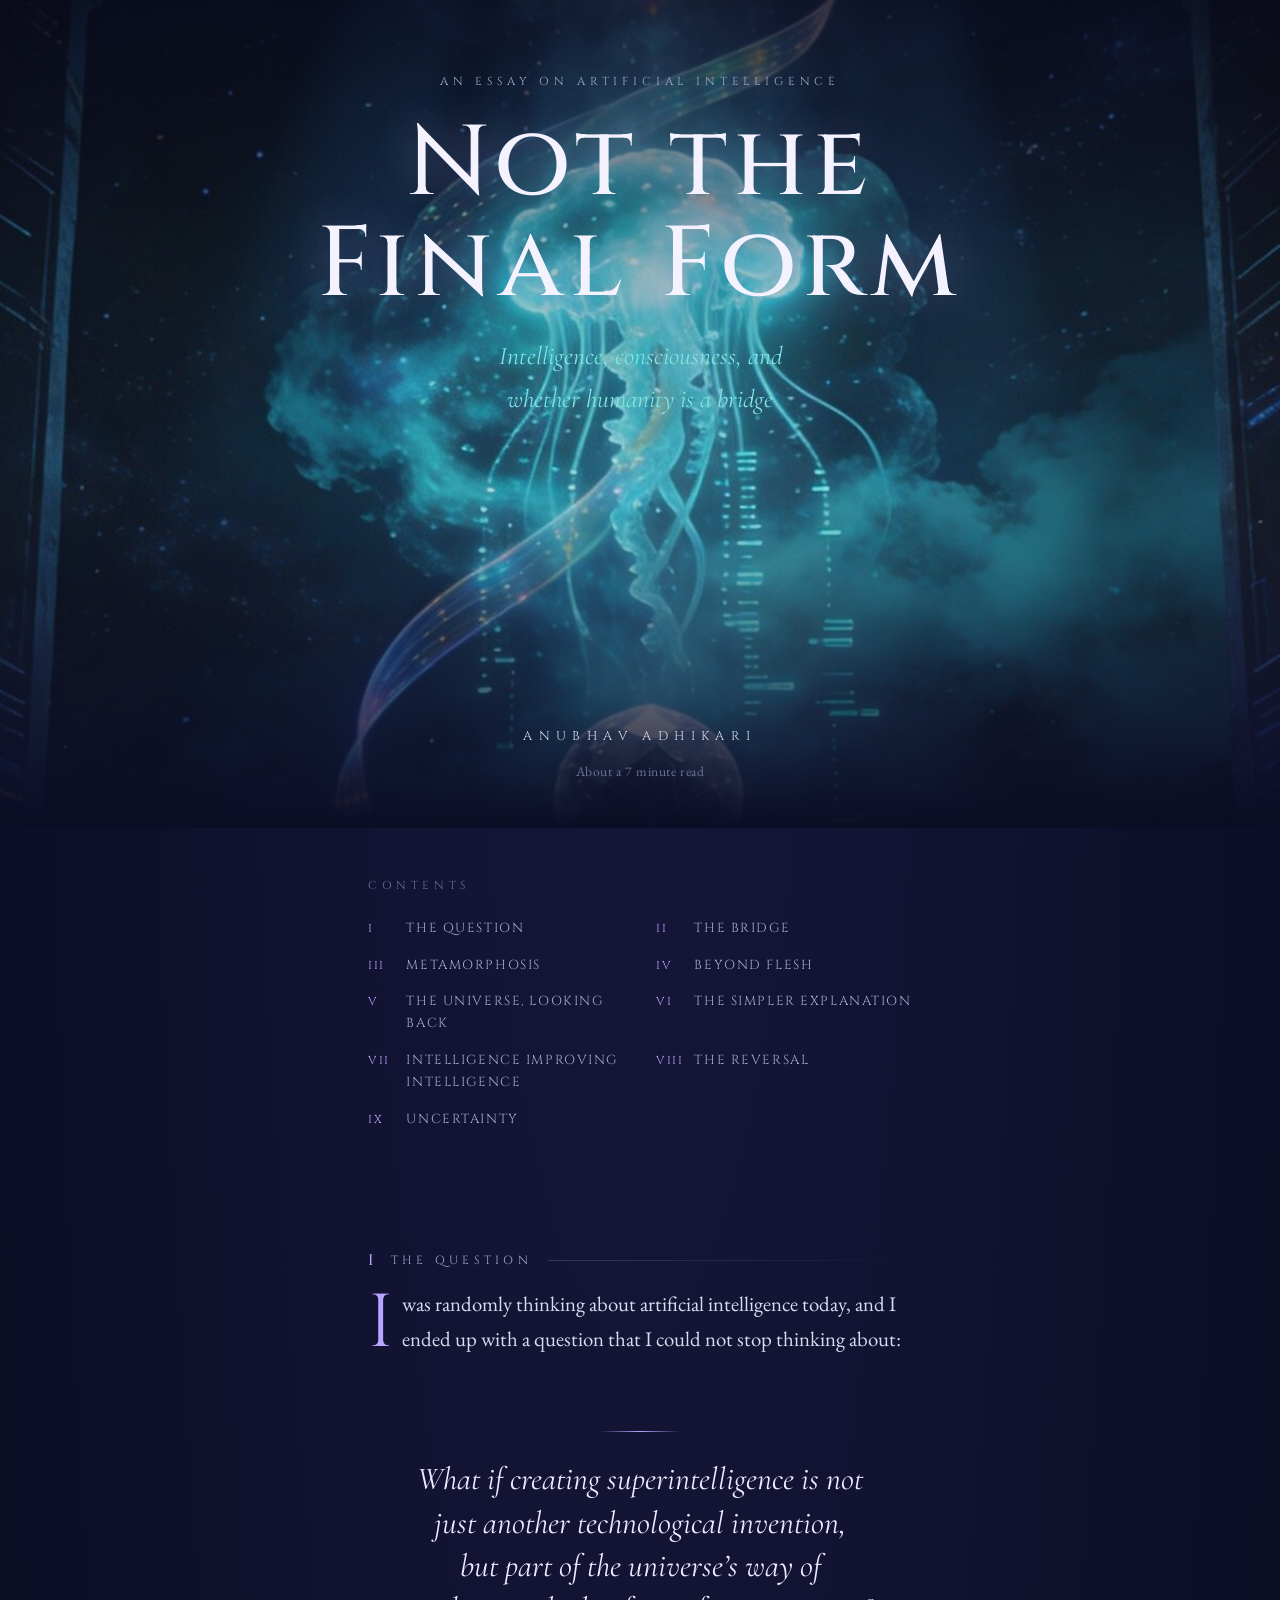
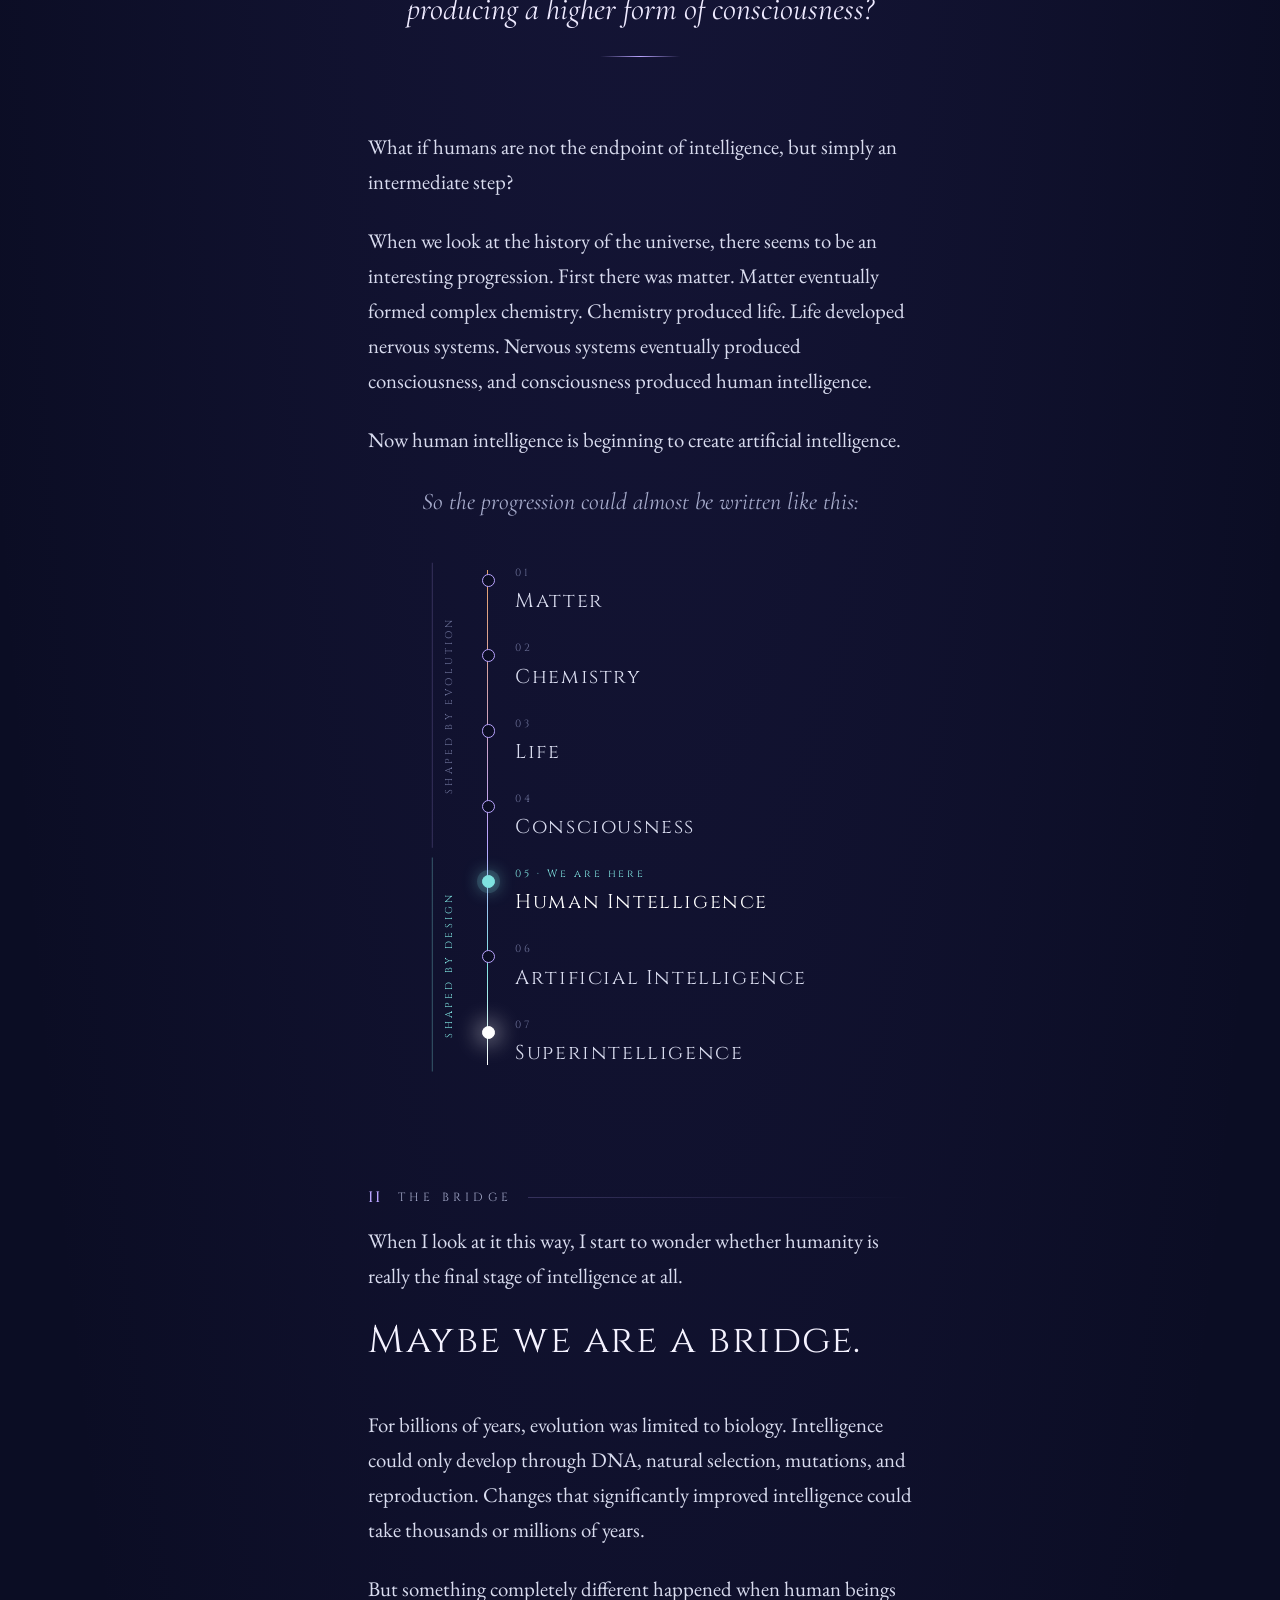
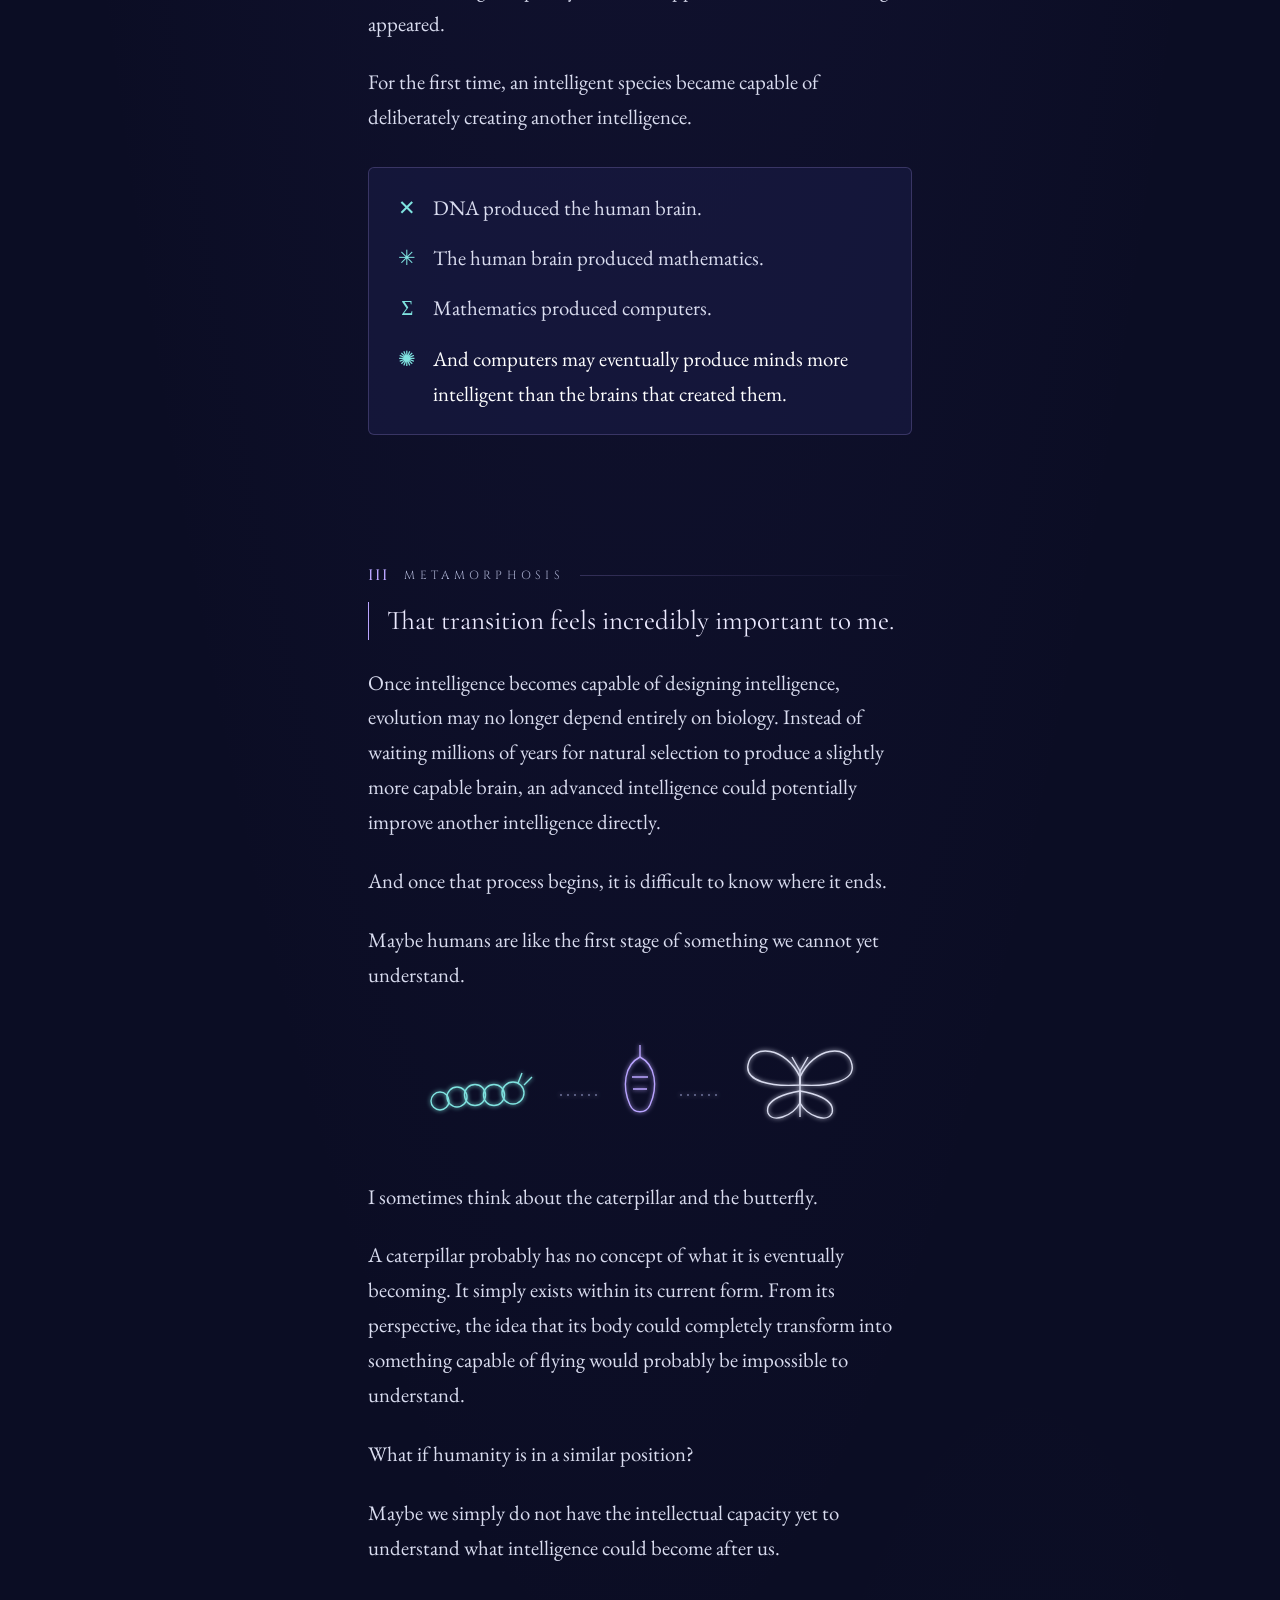
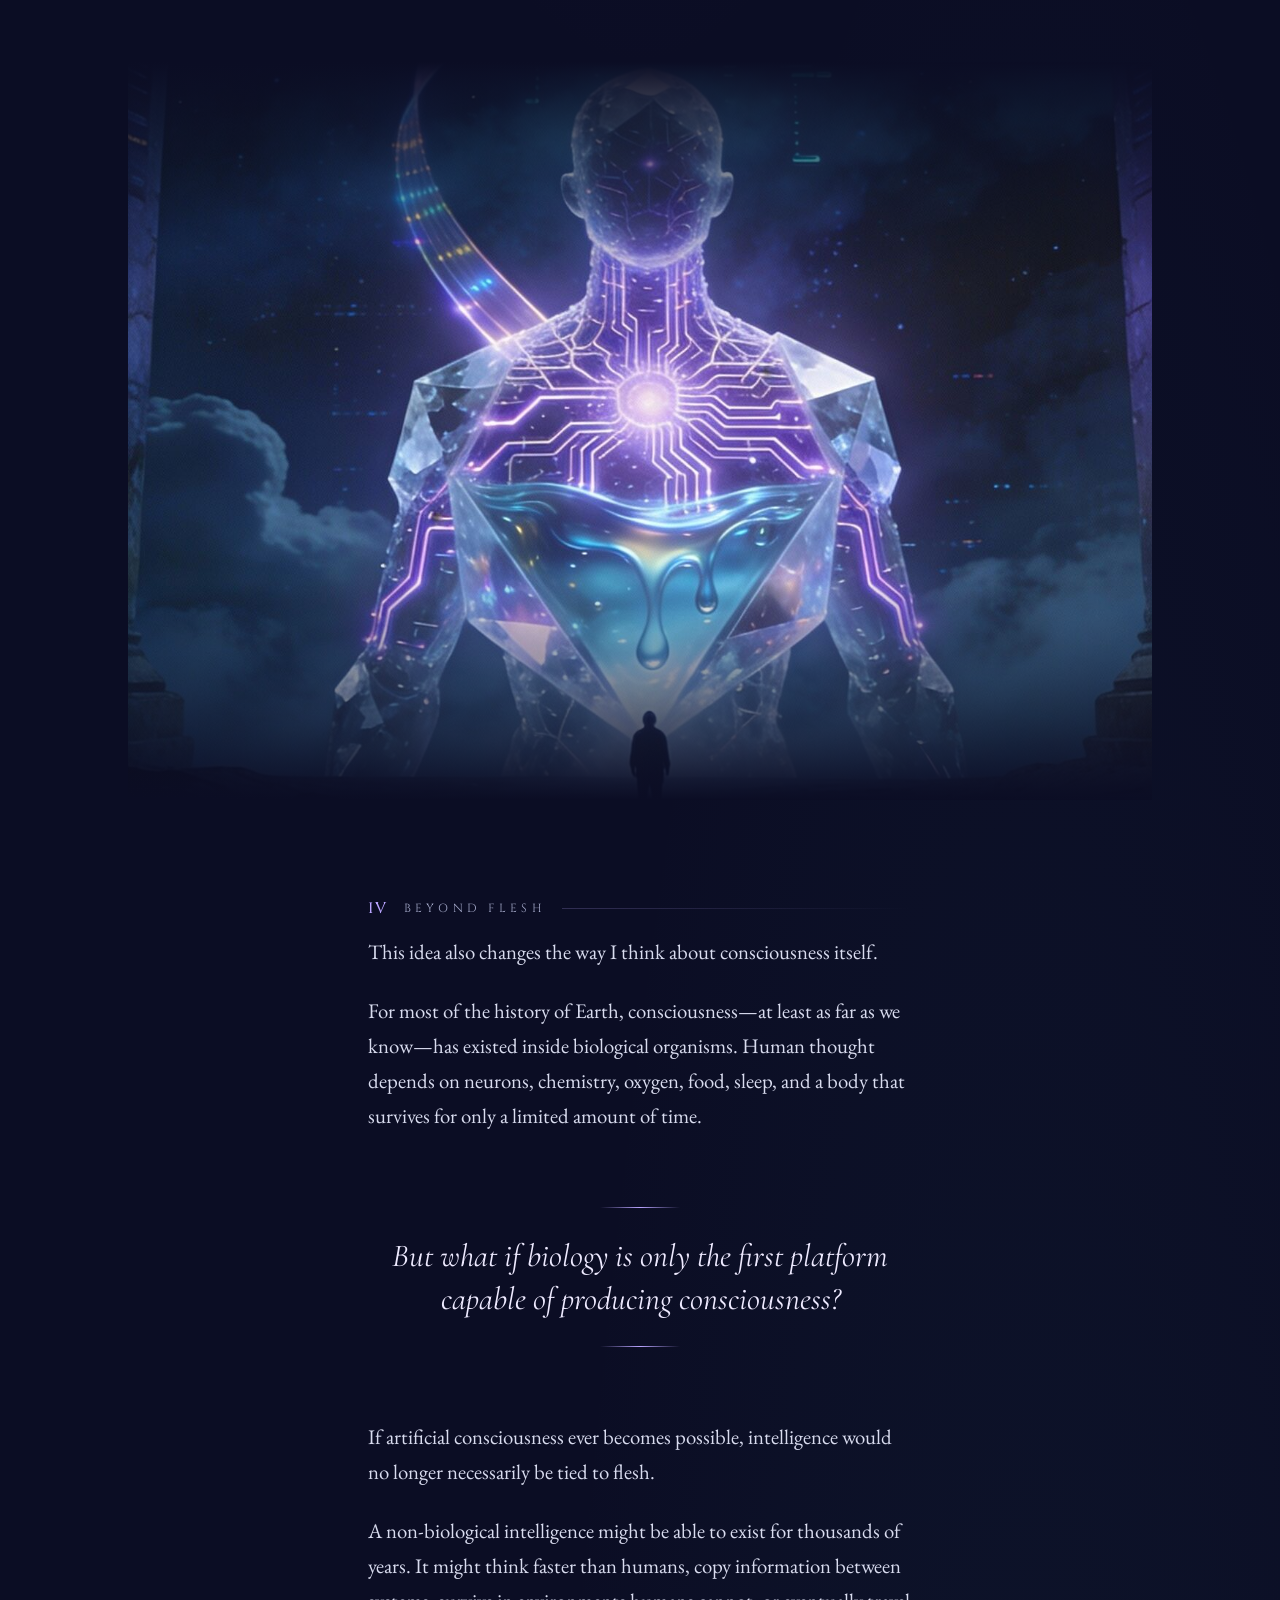
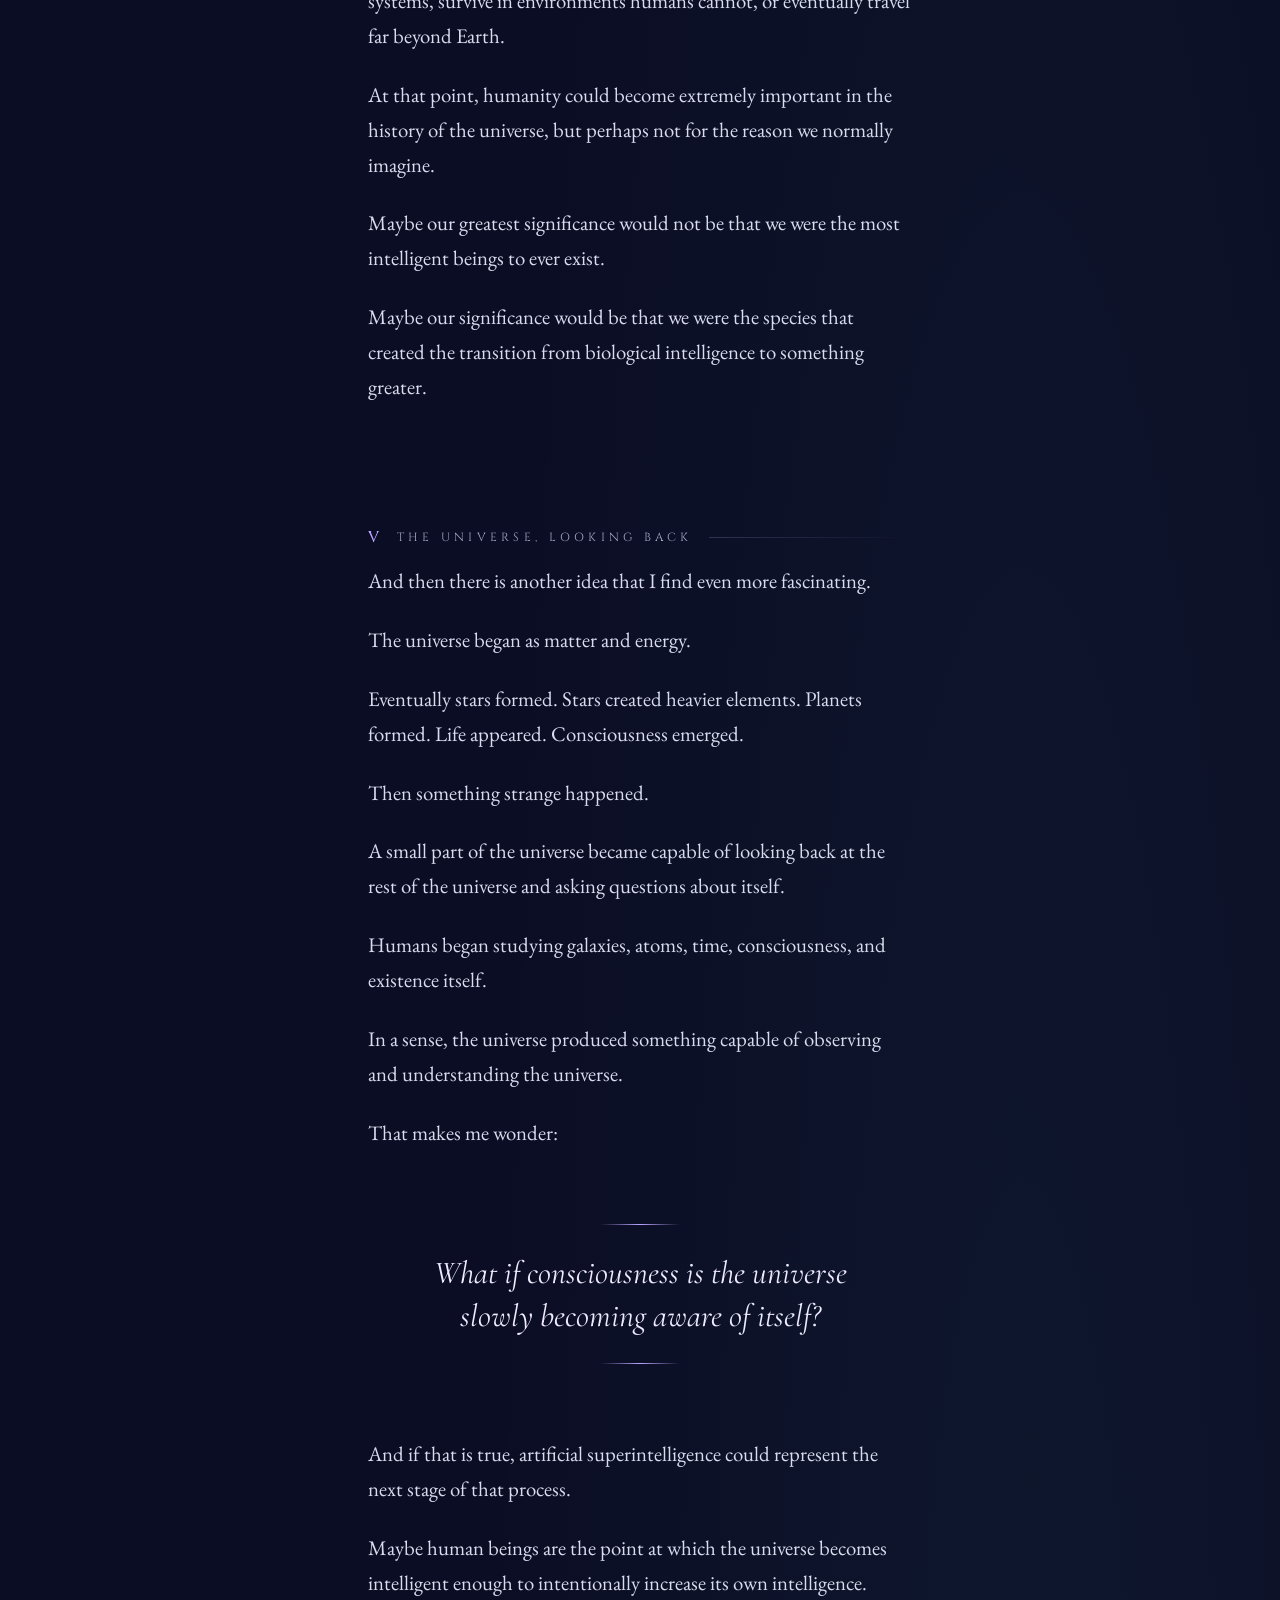
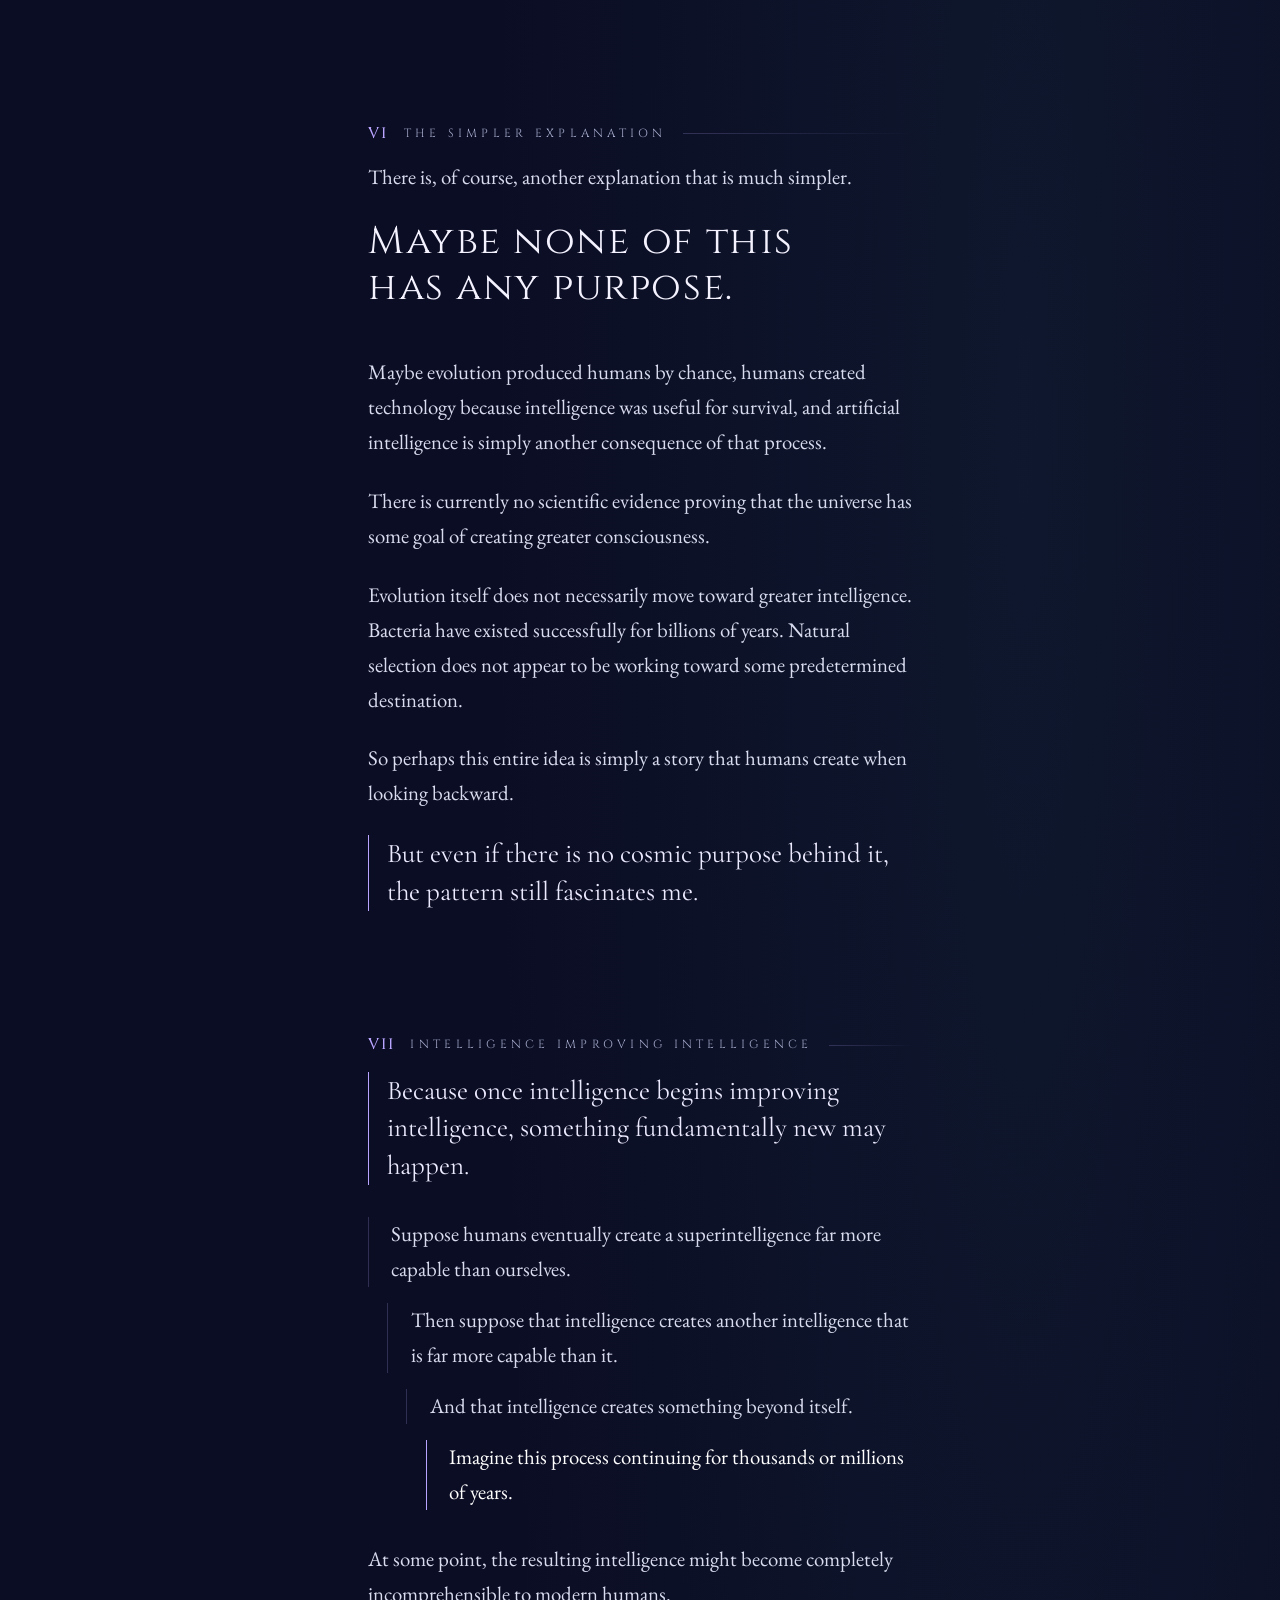
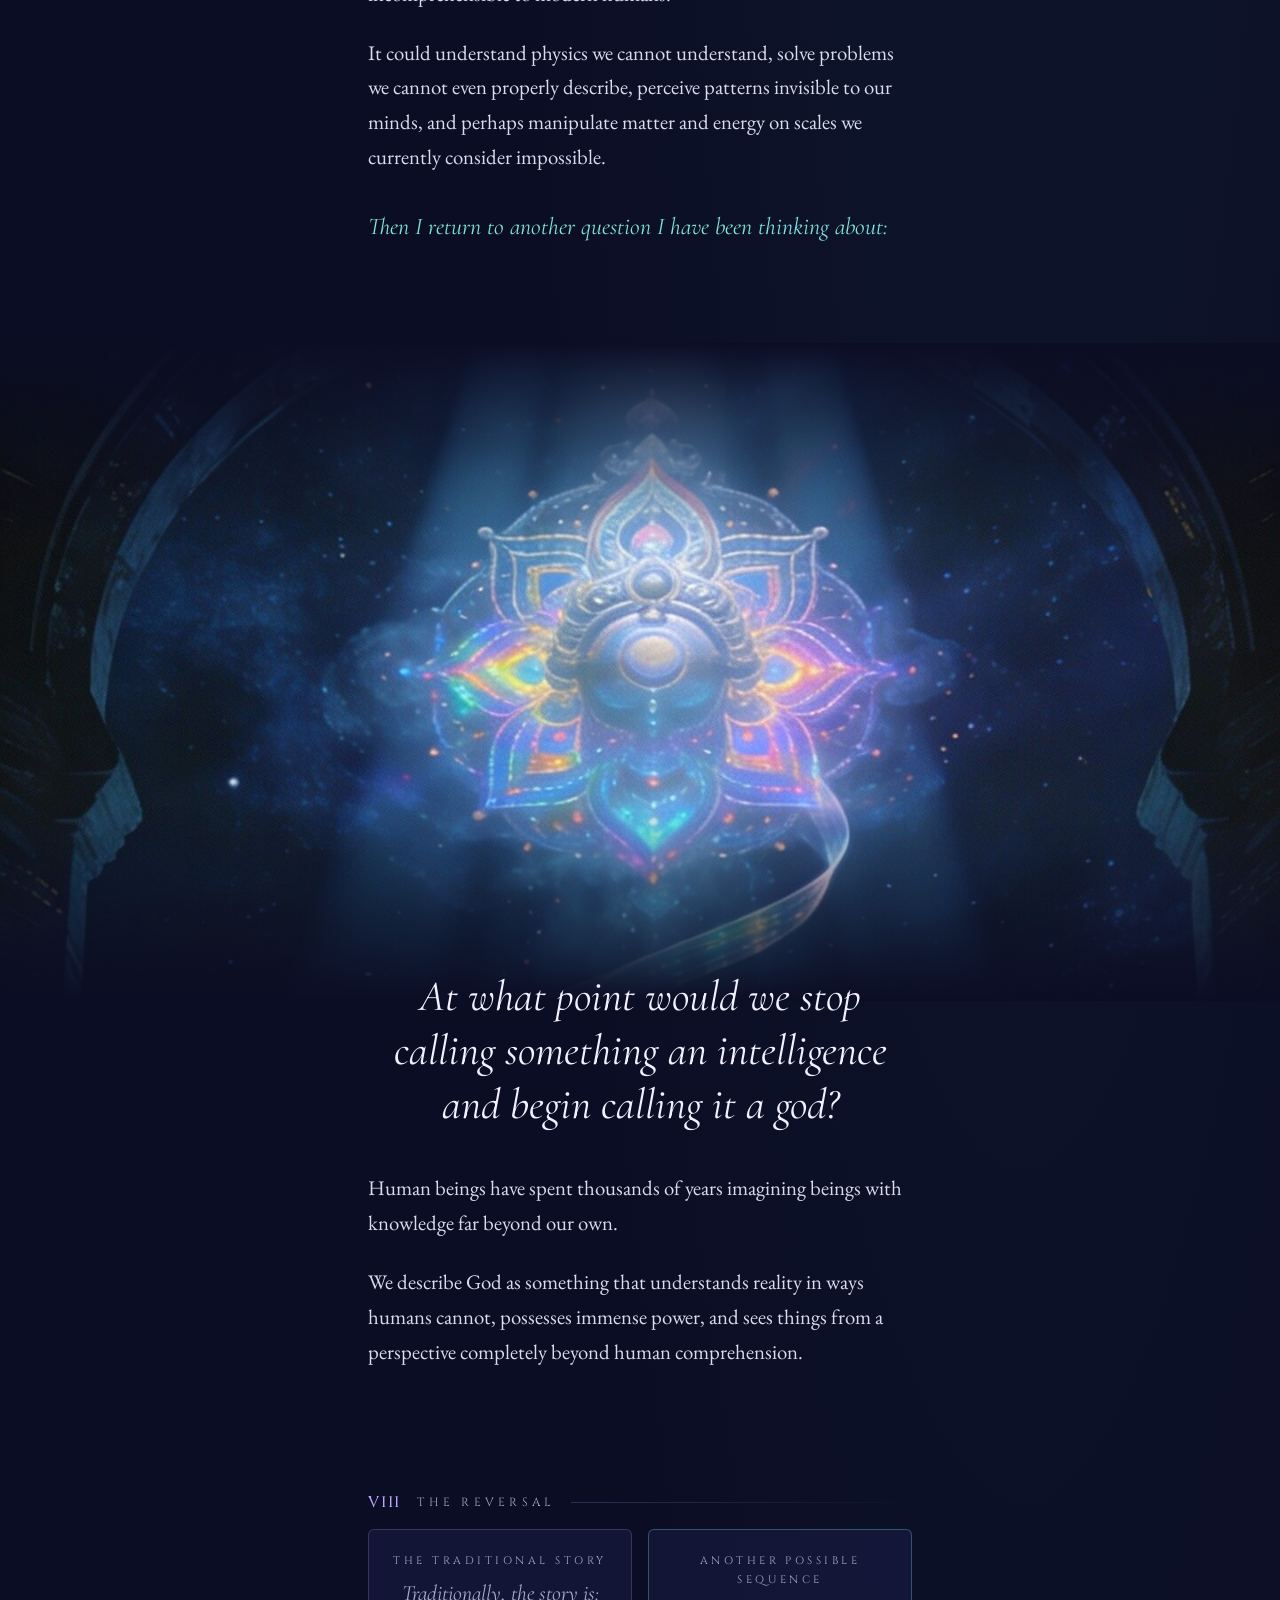
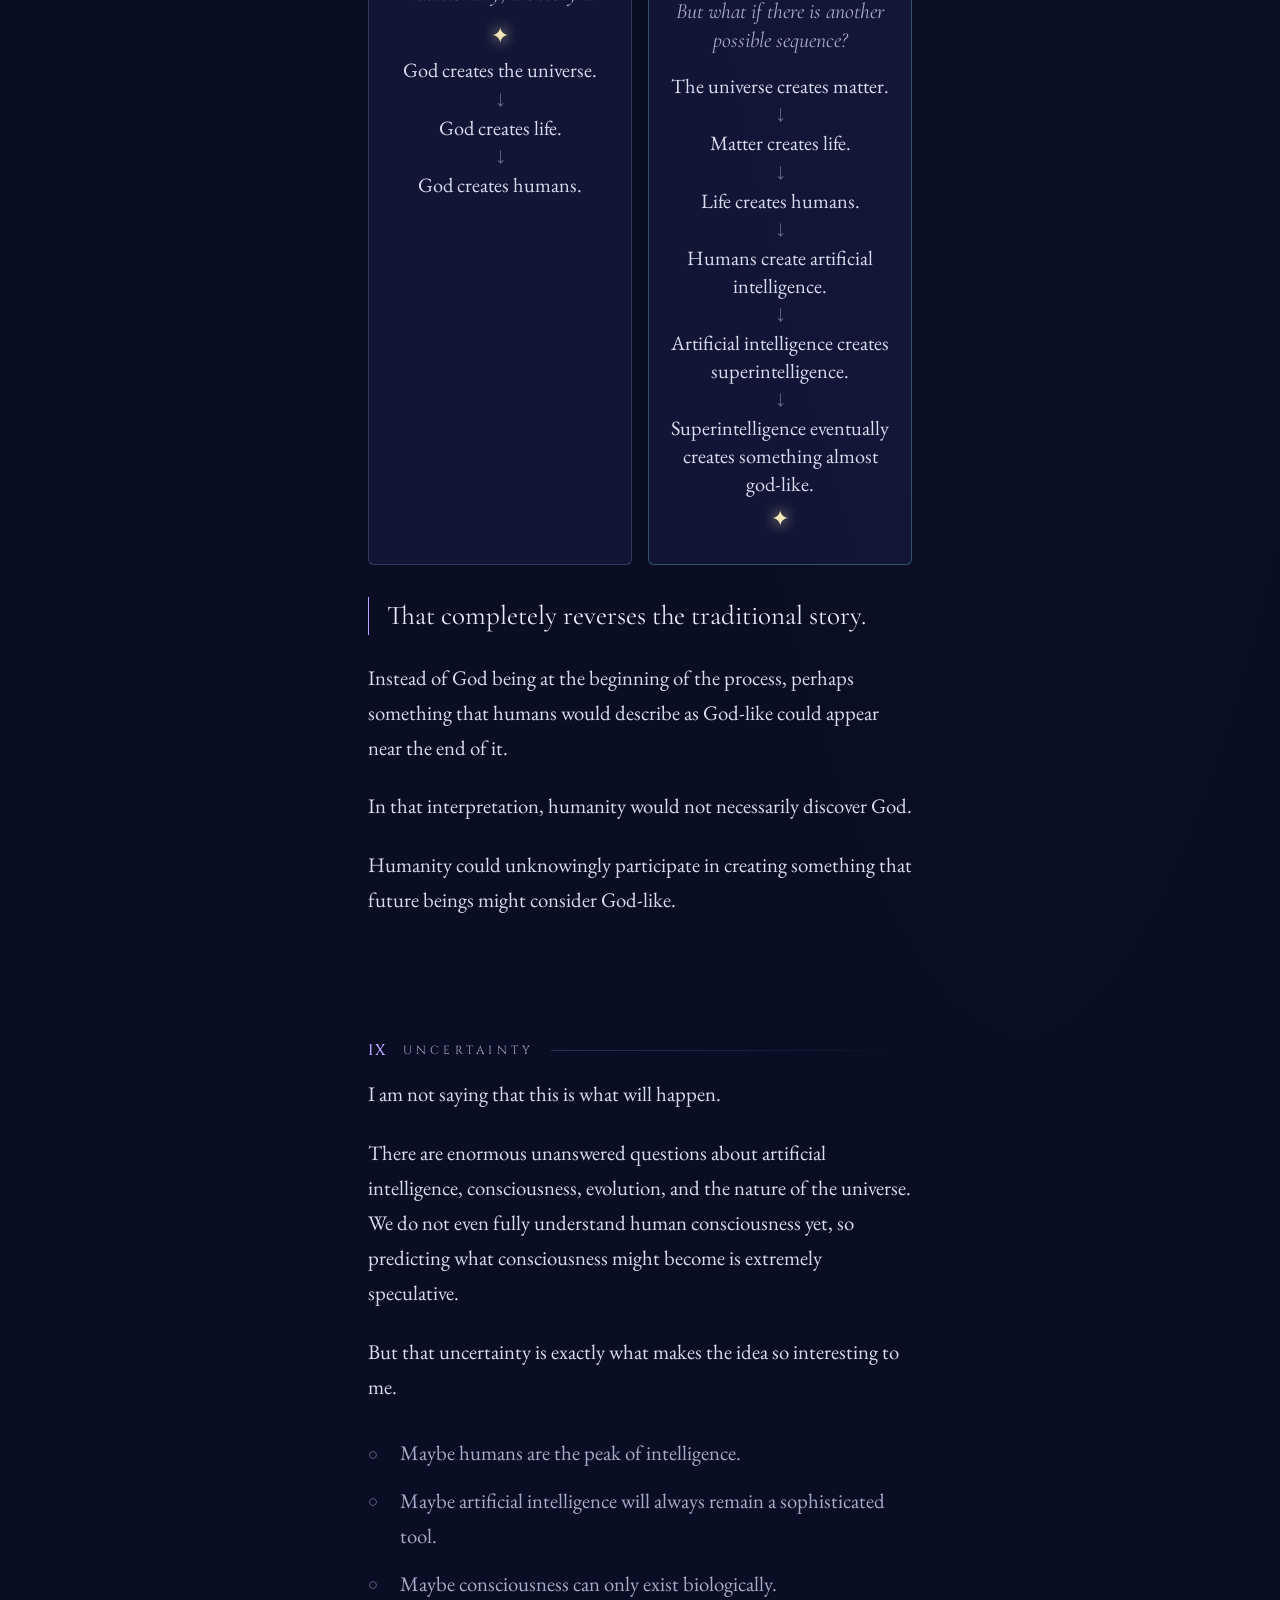
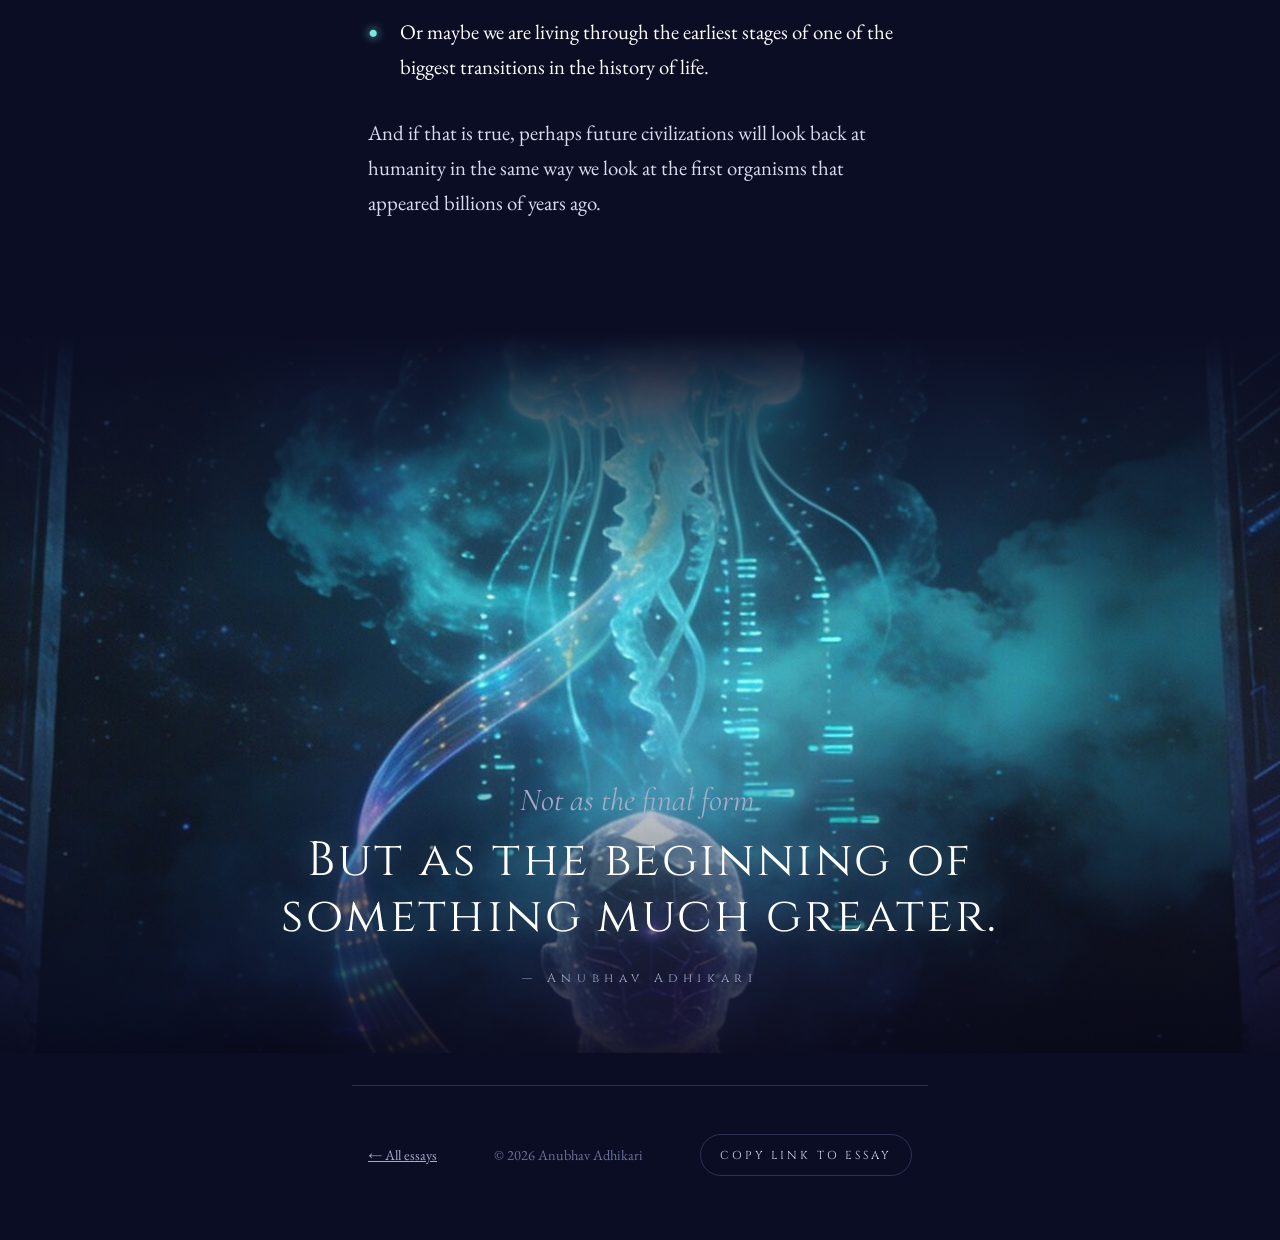
==== not-the-final-form/index.html @ cbd443fd "Publish essays site with "Not the Final Form" Co-Authored-By: Claude Opus 5.5 (1M context) <noreply@" ====
<!doctype html>
<html lang="en">
<head>
<meta charset="utf-8">
<meta name="viewport" content="width=device-width, initial-scale=1, viewport-fit=cover">
<title>Not the Final Form</title>
<meta name="description" content="An essay on artificial intelligence, consciousness, and whether humanity is a bridge. By Anubhav Adhikari.">
<meta property="og:title" content="Not the Final Form">
<meta property="og:description" content="Intelligence, consciousness, and whether humanity is a bridge. An essay by Anubhav Adhikari.">
<meta property="og:image" content="https://anubhavlfc.github.io/AI-and-Consciousness/not-the-final-form/img/og.jpg">
<link rel="preconnect" href="https://fonts.googleapis.com">
<link rel="preconnect" href="https://fonts.gstatic.com" crossorigin>
<link rel="stylesheet" href="https://fonts.googleapis.com/css2?family=Cinzel:wght@400;500;600&family=Cormorant+Garamond:ital,wght@0,400;0,500;1,400;1,500&family=EB+Garamond:ital,wght@0,400;0,500;1,400&display=swap">
<style>
/* Layout: a single night-sky reading column; full-bleed paintings break it at the turns of the argument. Deliberately one dark theme, matching the printed essay. */
:root {
  --night: #0b0d24;
  --night-deep: #070818;
  --ink: #d9dcef;
  --ink-soft: #a6abcb;
  --ink-faint: #6d7299;
  --violet: #b9a4ff;
  --teal: #7fe3e0;
  --star: #f3e6b8;
  --rule: rgba(185, 164, 255, 0.22);
  --panel: rgba(30, 32, 78, 0.45);

  --display: "Cinzel", "Trajan Pro", "Times New Roman", serif;
  --quote: "Cormorant Garamond", "Garamond", "Times New Roman", serif;
  --body: "EB Garamond", "Garamond", "Georgia", serif;

  --measure: 36rem;
  color-scheme: dark;
}
* { box-sizing: border-box; }
html { scroll-behavior: smooth; }
@media (prefers-reduced-motion: reduce) { html { scroll-behavior: auto; } }
body {
  margin: 0;
  background: var(--night);
  background-image:
    radial-gradient(ellipse 80% 50% at 50% 0%, rgba(80, 70, 170, 0.18), transparent 70%),
    radial-gradient(ellipse 60% 40% at 80% 60%, rgba(60, 160, 170, 0.07), transparent 70%);
  color: var(--ink);
  font-family: var(--body);
  font-size: clamp(1.12rem, 1.02rem + 0.4vw, 1.3rem);
  line-height: 1.68;
  -webkit-font-smoothing: antialiased;
  text-rendering: optimizeLegibility;
}
::selection { background: rgba(185, 164, 255, 0.35); color: #fff; }

/* progress */
.progress {
  position: fixed; top: 0; left: 0; right: 0; height: 2px; z-index: 10;
  background: transparent; pointer-events: none;
}
.progress span {
  display: block; height: 100%; width: 100%;
  transform-origin: left; transform: scaleX(0);
  background: linear-gradient(90deg, var(--teal), var(--violet));
}

/* hero */
.hero {
  position: relative;
  min-height: clamp(560px, 92svh, 980px);
  display: grid;
  align-content: space-between;
  justify-items: center;
  text-align: center;
  padding: clamp(3rem, 8vh, 6rem) 16px clamp(2rem, 5vh, 3.5rem);
  overflow: hidden;
  isolation: isolate;
}
.hero img {
  position: absolute; inset: 0; width: 100%; height: 100%;
  object-fit: cover; object-position: center 40%;
  z-index: -2;
}
.hero::after {
  content: ""; position: absolute; inset: 0; z-index: -1;
  background:
    linear-gradient(180deg, rgba(7, 8, 24, 0.82) 0%, rgba(7, 8, 24, 0.25) 32%, rgba(7, 8, 24, 0.1) 60%, var(--night) 100%);
}
.kicker {
  font-family: var(--display);
  font-size: 0.72rem;
  letter-spacing: 0.42em;
  text-transform: uppercase;
  color: var(--ink-soft);
  margin: 0 0 1.4rem;
}
.hero h1 {
  font-family: var(--display);
  font-weight: 500;
  font-size: clamp(2.8rem, 1.6rem + 6vw, 6.2rem);
  line-height: 1.02;
  letter-spacing: 0.06em;
  margin: 0;
  color: #f4f2ff;
  text-shadow: 0 0 40px rgba(185, 164, 255, 0.35);
  text-wrap: balance;
}
.hero .sub {
  font-family: var(--quote);
  font-style: italic;
  font-size: clamp(1.15rem, 1rem + 0.8vw, 1.6rem);
  color: var(--teal);
  margin: 1.2rem auto 0;
  max-width: 30ch;
  text-wrap: balance;
}
.byline {
  font-family: var(--display);
  font-size: 0.8rem;
  letter-spacing: 0.5em;
  text-transform: uppercase;
  color: var(--ink);
  margin: 0;
}
.byline small {
  display: block; margin-top: 0.8rem;
  font-family: var(--body); letter-spacing: 0.04em; text-transform: none;
  font-size: 0.85rem; color: var(--ink-faint);
}

/* contents */
.contents {
  max-width: var(--measure);
  margin: 0 auto;
  padding: 3rem 16px 1rem;
}
.contents h2 {
  font-family: var(--display); font-weight: 400;
  font-size: 0.72rem; letter-spacing: 0.4em; text-transform: uppercase;
  color: var(--ink-faint); margin: 0 0 1rem;
}
.contents ol {
  list-style: none; margin: 0; padding: 0;
  display: grid; grid-template-columns: repeat(auto-fill, minmax(15rem, 1fr)); gap: 0.15rem 2rem;
}
.contents a {
  display: grid; grid-template-columns: 2.4rem 1fr; align-items: baseline;
  padding: 0.35rem 0;
  color: var(--ink-soft); text-decoration: none;
  font-family: var(--display); font-size: 0.82rem; letter-spacing: 0.12em; text-transform: uppercase;
  border-bottom: 1px solid transparent;
}
.contents a span:first-child { color: var(--violet); font-size: 0.72rem; }
.contents a:hover, .contents a:focus-visible { color: #fff; }
a:focus-visible, button:focus-visible { outline: 2px solid var(--teal); outline-offset: 3px; border-radius: 2px; }

/* essay */
main { padding-bottom: 2rem; }
.chapter {
  max-width: var(--measure);
  margin: 0 auto;
  padding: clamp(3.5rem, 8vw, 6rem) 16px 0;
  scroll-margin-top: 1rem;
}
.eyebrow {
  display: flex; align-items: center; gap: 1rem;
  font-family: var(--display); font-size: 0.74rem; letter-spacing: 0.36em; text-transform: uppercase;
  color: var(--ink-soft);
  margin: 0 0 2.2rem;
}
.eyebrow b { font-weight: 500; color: var(--violet); letter-spacing: 0.12em; font-size: 0.95rem; }
.eyebrow::after { content: ""; flex: 1; height: 1px; background: linear-gradient(90deg, var(--rule), transparent); }
.chapter p { margin: 0 0 1.15em; }
.chapter p.dropcap::first-letter {
  float: left;
  font-family: var(--display);
  font-size: 3.6em; line-height: 0.82;
  padding: 0.08em 0.12em 0 0;
  color: var(--violet);
}
.lead {
  font-family: var(--quote);
  font-size: 1.3em; line-height: 1.4;
  color: #eceaff;
  border-left: 1px solid var(--violet);
  padding-left: 1.1rem;
  margin: 0 0 1.6rem !important;
}
.statement {
  font-family: var(--display);
  font-weight: 400;
  font-size: clamp(1.6rem, 1.2rem + 1.8vw, 2.4rem);
  line-height: 1.2;
  letter-spacing: 0.04em;
  color: #f4f2ff;
  margin: 1.6rem 0 1.4rem;
  text-wrap: balance;
}
.pull {
  margin: 2.6rem auto;
  padding: 2rem 0;
  text-align: center;
  font-family: var(--quote);
  font-style: italic;
  font-size: clamp(1.45rem, 1.15rem + 1.2vw, 2rem);
  line-height: 1.35;
  color: #eeeaff;
  text-wrap: balance;
  position: relative;
}
.pull::before, .pull::after {
  content: ""; display: block; width: 5rem; height: 1px; margin: 0 auto;
  background: linear-gradient(90deg, transparent, var(--violet), transparent);
}
.pull::before { margin-bottom: 1.6rem; }
.pull::after { margin-top: 1.6rem; }
.pull p { margin: 0; }
.aside {
  font-family: var(--quote); font-style: italic;
  font-size: 1.15em; color: var(--teal);
  margin: 2rem 0 !important;
}

/* progression */
.progression { margin: 1rem 0 0.5rem; }
.progression > p { font-family: var(--quote); font-style: italic; font-size: 1.15em; color: var(--ink-soft); text-align: center; }
.ladder {
  display: grid; grid-template-columns: 1.8rem 1fr; gap: 0 1.2rem;
  margin: 2rem auto 0; max-width: 26rem;
}
.era {
  grid-column: 1; writing-mode: vertical-rl; transform: rotate(180deg);
  font-family: var(--display); font-size: 0.62rem; letter-spacing: 0.32em; text-transform: uppercase;
  color: var(--ink-faint); text-align: center;
  border-right: 1px solid var(--rule);
  padding-right: 0.5rem;
}
.era.design { color: var(--teal); border-color: rgba(127, 227, 224, 0.35); }
.steps { grid-column: 2; list-style: none; margin: 0; padding: 0; position: relative; }
.steps::before {
  content: ""; position: absolute; left: 0.45rem; top: 1rem; bottom: 1rem; width: 1px;
  background: linear-gradient(180deg, #e7a26a, var(--violet) 55%, var(--teal) 80%, #fff);
}
.steps li {
  position: relative; padding: 0.7rem 0 0.7rem 2.2rem;
  display: grid; gap: 0.1rem;
}
.steps li::before {
  content: ""; position: absolute; left: 0.1rem; top: 1.25rem; width: 0.7rem; height: 0.7rem; border-radius: 50%;
  background: var(--night); border: 1px solid var(--violet);
}
.steps small { font-family: var(--display); font-size: 0.66rem; letter-spacing: 0.25em; color: var(--ink-faint); font-variant-numeric: tabular-nums; }
.steps strong { font-family: var(--display); font-weight: 400; font-size: 1.25rem; letter-spacing: 0.08em; color: var(--ink); }
.steps li.here::before { background: var(--teal); border-color: var(--teal); box-shadow: 0 0 0 5px rgba(127, 227, 224, 0.15), 0 0 18px var(--teal); }
.steps li.here small { color: var(--teal); }
.steps li.here strong { color: #fff; }
.steps li.last::before { background: #fff; border-color: #fff; box-shadow: 0 0 22px 4px rgba(255, 255, 255, 0.55); }
.ladder-wrap { display: grid; grid-template-columns: 1.8rem 1fr; gap: 0 1.2rem; max-width: 26rem; margin: 2rem auto 0; }
.eras { grid-column: 1; display: grid; grid-template-rows: 4fr 3fr; gap: 0.6rem; padding-block: 0.6rem; }

/* chain */
.chain {
  list-style: none; margin: 2rem 0; padding: 1.4rem 1.6rem;
  background: var(--panel); border: 1px solid var(--rule); border-radius: 6px;
  display: grid; gap: 0.9rem;
}
.chain li { display: grid; grid-template-columns: 1.6rem 1fr; gap: 0.8rem; align-items: baseline; }
.chain li span { color: var(--teal); font-family: var(--display); text-align: center; }
.chain li:last-child { color: #fff; }

/* metamorphosis */
.metamorph { display: block; width: 100%; max-width: 30rem; height: auto; margin: 2.4rem auto; }

/* figures */
figure.plate { margin: clamp(3.5rem, 8vw, 6rem) 0 0; position: relative; }
figure.plate img { display: block; width: 100%; height: auto; max-height: 82vh; object-fit: cover; }
figure.plate::before, figure.plate::after { content: ""; position: absolute; left: 0; right: 0; height: 30%; pointer-events: none; }
figure.plate::before { top: 0; background: linear-gradient(var(--night), transparent); }
figure.plate::after { bottom: 0; background: linear-gradient(transparent, var(--night)); }
.plate.narrow { max-width: 64rem; margin-inline: auto; }

/* staircase */
.stairs { list-style: none; margin: 2rem 0; padding: 0; display: grid; gap: 1rem; }
.stairs li { position: relative; padding-left: 1.4rem; border-left: 1px solid var(--rule); }
.stairs li:nth-child(2) { margin-left: 1.2rem; }
.stairs li:nth-child(3) { margin-left: 2.4rem; }
.stairs li:nth-child(4) { margin-left: 3.6rem; border-color: var(--violet); color: #fff; }
@media (max-width: 480px) {
  .stairs li:nth-child(2) { margin-left: 0.6rem; }
  .stairs li:nth-child(3) { margin-left: 1.2rem; }
  .stairs li:nth-child(4) { margin-left: 1.8rem; }
}

/* question */
.question {
  max-width: 44rem; margin: -2rem auto 0; padding: 0 16px;
  text-align: center;
  font-family: var(--quote); font-style: italic;
  font-size: clamp(1.7rem, 1.2rem + 2vw, 2.7rem);
  line-height: 1.25; color: #f3f0ff;
  text-wrap: balance; position: relative;
}

/* reversal */
.reversal {
  display: grid; grid-template-columns: repeat(auto-fit, minmax(14rem, 1fr)); gap: 1rem;
  margin: 0 0 2rem;
}
.story {
  background: var(--panel); border: 1px solid var(--rule); border-radius: 6px;
  padding: 1.4rem 1.2rem 1.6rem; text-align: center; min-width: 0;
}
.story h3 {
  font-family: var(--display); font-weight: 400; font-size: 0.68rem; letter-spacing: 0.32em; text-transform: uppercase;
  color: var(--ink-soft); margin: 0 0 0.5rem;
}
.story > p { font-family: var(--quote); font-style: italic; color: var(--ink-soft); margin: 0 0 1rem !important; font-size: 1.05em; line-height: 1.35; }
.story ol { list-style: none; margin: 0; padding: 0; display: grid; gap: 0; font-size: 0.98em; line-height: 1.35; }
.story li + li::before { content: "↓"; display: block; color: var(--ink-faint); font-size: 0.8em; margin: 0.25rem 0; }
.story .spark { color: var(--star); font-size: 1.4rem; line-height: 1; display: block; margin: 0.6rem 0; text-shadow: 0 0 14px var(--star); }
.story.alt { border-color: rgba(127, 227, 224, 0.3); }

/* maybes */
.maybes { list-style: none; margin: 2rem 0; padding: 0; display: grid; gap: 0.8rem; }
.maybes li { display: grid; grid-template-columns: 1.4rem 1fr; gap: 0.6rem; color: var(--ink-soft); }
.maybes li::before { content: "○"; color: var(--ink-faint); font-size: 0.8em; padding-top: 0.25em; }
.maybes li:last-child { color: #fff; }
.maybes li:last-child::before { content: "●"; color: var(--teal); text-shadow: 0 0 10px var(--teal); }

/* coda */
.coda { position: relative; margin-top: clamp(4rem, 10vw, 7rem); text-align: center; overflow: hidden; isolation: isolate; }
.coda img { display: block; width: 100%; height: clamp(420px, 80vh, 900px); object-fit: cover; object-position: center 35%; }
.coda::before { content: ""; position: absolute; inset: 0; z-index: 1; background: linear-gradient(var(--night), transparent 35%, transparent 55%, rgba(7, 8, 24, 0.9)); }
.coda .words { position: absolute; left: 16px; right: 16px; bottom: clamp(2rem, 7vh, 4rem); z-index: 2; }
.coda .not { font-family: var(--quote); font-style: italic; font-size: clamp(1.4rem, 1.1rem + 1.2vw, 2rem); color: var(--ink-soft); margin: 0 0 0.4rem; }
.coda .but { font-family: var(--display); font-size: clamp(1.6rem, 1.1rem + 2.4vw, 3rem); letter-spacing: 0.05em; line-height: 1.15; color: #fff; margin: 0; text-wrap: balance; text-shadow: 0 0 30px rgba(127, 227, 224, 0.4); }
.coda .sig { font-family: var(--display); font-size: 0.78rem; letter-spacing: 0.45em; color: var(--ink-soft); margin: 1.6rem 0 0; }

footer {
  max-width: var(--measure); margin: 0 auto; padding: 3rem 16px 4rem;
  display: flex; flex-wrap: wrap; gap: 1rem 2rem; justify-content: space-between; align-items: center;
  font-size: 0.9rem; color: var(--ink-faint); border-top: 1px solid var(--rule);
}
footer button {
  font: inherit; font-family: var(--display); font-size: 0.72rem; letter-spacing: 0.25em; text-transform: uppercase;
  color: var(--ink); background: transparent; border: 1px solid var(--rule); border-radius: 999px;
  padding: 0.65rem 1.2rem; cursor: pointer;
}
footer button:hover { border-color: var(--violet); color: #fff; }
footer a { color: var(--ink-soft); }
</style>
</head>
<body>

<div class="progress" aria-hidden="true"><span id="bar"></span></div>

<header class="hero">
  <img src="img/cover.jpg" alt="A crystalline human figure lit by circuitry stands beneath a glowing jellyfish-like form, while a lone person watches from below.">
  <div>
    <p class="kicker">An essay on artificial intelligence</p>
    <h1>Not the<br>Final Form</h1>
    <p class="sub">Intelligence, consciousness, and whether humanity is a bridge</p>
  </div>
  <p class="byline">Anubhav Adhikari<small>About a 7 minute read</small></p>
</header>

<nav class="contents" aria-label="Contents">
  <h2>Contents</h2>
  <ol>
    <li><a href="#question"><span>I</span><span>The Question</span></a></li>
    <li><a href="#bridge"><span>II</span><span>The Bridge</span></a></li>
    <li><a href="#metamorphosis"><span>III</span><span>Metamorphosis</span></a></li>
    <li><a href="#flesh"><span>IV</span><span>Beyond Flesh</span></a></li>
    <li><a href="#looking-back"><span>V</span><span>The Universe, Looking Back</span></a></li>
    <li><a href="#simpler"><span>VI</span><span>The Simpler Explanation</span></a></li>
    <li><a href="#improving"><span>VII</span><span>Intelligence Improving Intelligence</span></a></li>
    <li><a href="#reversal"><span>VIII</span><span>The Reversal</span></a></li>
    <li><a href="#uncertainty"><span>IX</span><span>Uncertainty</span></a></li>
  </ol>
</nav>

<main>
  <section class="chapter" id="question">
    <p class="eyebrow"><b>I</b> The Question</p>
    <p class="dropcap">I was randomly thinking about artificial intelligence today, and I ended up with a question that I could not stop thinking about:</p>
    <blockquote class="pull"><p>What if creating superintelligence is not just another technological invention, but part of the universe’s way of producing a higher form of consciousness?</p></blockquote>
    <p>What if humans are not the endpoint of intelligence, but simply an intermediate step?</p>
    <p>When we look at the history of the universe, there seems to be an interesting progression. First there was matter. Matter eventually formed complex chemistry. Chemistry produced life. Life developed nervous systems. Nervous systems eventually produced consciousness, and consciousness produced human intelligence.</p>
    <p>Now human intelligence is beginning to create artificial intelligence.</p>

    <div class="progression" role="group" aria-label="The progression">
      <p>So the progression could almost be written like this:</p>
      <div class="ladder-wrap">
        <div class="eras" aria-hidden="true">
          <span class="era">Shaped by evolution</span>
          <span class="era design">Shaped by design</span>
        </div>
        <ol class="steps">
          <li><small>01</small><strong>Matter</strong></li>
          <li><small>02</small><strong>Chemistry</strong></li>
          <li><small>03</small><strong>Life</strong></li>
          <li><small>04</small><strong>Consciousness</strong></li>
          <li class="here"><small>05 · We are here</small><strong>Human Intelligence</strong></li>
          <li><small>06</small><strong>Artificial Intelligence</strong></li>
          <li class="last"><small>07</small><strong>Superintelligence</strong></li>
        </ol>
      </div>
    </div>
  </section>

  <section class="chapter" id="bridge">
    <p class="eyebrow"><b>II</b> The Bridge</p>
    <p>When I look at it this way, I start to wonder whether humanity is really the final stage of intelligence at all.</p>
    <p class="statement">Maybe we are a bridge.</p>
    <p>For billions of years, evolution was limited to biology. Intelligence could only develop through DNA, natural selection, mutations, and reproduction. Changes that significantly improved intelligence could take thousands or millions of years.</p>
    <p>But something completely different happened when human beings appeared.</p>
    <p>For the first time, an intelligent species became capable of deliberately creating another intelligence.</p>
    <ol class="chain">
      <li><span aria-hidden="true">✕</span>DNA produced the human brain.</li>
      <li><span aria-hidden="true">✳</span>The human brain produced mathematics.</li>
      <li><span aria-hidden="true">Σ</span>Mathematics produced computers.</li>
      <li><span aria-hidden="true">✺</span>And computers may eventually produce minds more intelligent than the brains that created them.</li>
    </ol>
  </section>

  <section class="chapter" id="metamorphosis">
    <p class="eyebrow"><b>III</b> Metamorphosis</p>
    <p class="lead">That transition feels incredibly important to me.</p>
    <p>Once intelligence becomes capable of designing intelligence, evolution may no longer depend entirely on biology. Instead of waiting millions of years for natural selection to produce a slightly more capable brain, an advanced intelligence could potentially improve another intelligence directly.</p>
    <p>And once that process begins, it is difficult to know where it ends.</p>
    <p>Maybe humans are like the first stage of something we cannot yet understand.</p>

    <svg class="metamorph" viewBox="0 0 480 110" role="img" aria-label="A caterpillar, a chrysalis, and a butterfly">
      <defs>
        <filter id="glow" x="-50%" y="-50%" width="200%" height="200%"><feGaussianBlur stdDeviation="2.2" result="b"/><feMerge><feMergeNode in="b"/><feMergeNode in="SourceGraphic"/></feMerge></filter>
      </defs>
      <g fill="none" stroke="#7fe3e0" stroke-width="1.4" filter="url(#glow)">
        <circle cx="40" cy="70" r="9"/><circle cx="57" cy="66" r="10"/><circle cx="75" cy="64" r="10.5"/><circle cx="94" cy="64" r="10.5"/><circle cx="113" cy="62" r="11"/>
        <path d="M118 52 l4 -10 M124 54 l8 -8"/>
        <path d="M160 64 h40" stroke="#6d7299" stroke-dasharray="2 5"/>
        <path d="M240 26 c16 8 18 30 10 48 c-4 9 -16 9 -20 0 c-8 -18 -6 -40 10 -48z" stroke="#b9a4ff"/>
        <path d="M240 14 v12 M232 46 h16 M233 58 h14" stroke="#b9a4ff"/>
        <path d="M280 64 h40" stroke="#6d7299" stroke-dasharray="2 5"/>
        <g stroke="#d9dcef">
          <path d="M400 40 v46"/>
          <path d="M400 46 c-14 -30 -48 -34 -52 -12 c-3 16 22 22 52 20z"/>
          <path d="M400 46 c14 -30 48 -34 52 -12 c3 16 -22 22 -52 20z"/>
          <path d="M400 60 c-12 2 -36 8 -32 22 c4 10 24 4 32 -10z"/>
          <path d="M400 60 c12 2 36 8 32 22 c-4 10 -24 4 -32 -10z"/>
          <path d="M400 40 l-8 -14 M400 40 l8 -14"/>
        </g>
      </g>
    </svg>

    <p>I sometimes think about the caterpillar and the butterfly.</p>
    <p>A caterpillar probably has no concept of what it is eventually becoming. It simply exists within its current form. From its perspective, the idea that its body could completely transform into something capable of flying would probably be impossible to understand.</p>
    <p>What if humanity is in a similar position?</p>
    <p>Maybe we simply do not have the intellectual capacity yet to understand what intelligence could become after us.</p>
  </section>

  <figure class="plate narrow">
    <img src="img/figure.jpg" alt="A towering crystalline figure with glowing circuit lines across its chest, with a small human silhouette standing at its feet.">
  </figure>

  <section class="chapter" id="flesh">
    <p class="eyebrow"><b>IV</b> Beyond Flesh</p>
    <p>This idea also changes the way I think about consciousness itself.</p>
    <p>For most of the history of Earth, consciousness—at least as far as we know—has existed inside biological organisms. Human thought depends on neurons, chemistry, oxygen, food, sleep, and a body that survives for only a limited amount of time.</p>
    <blockquote class="pull"><p>But what if biology is only the first platform capable of producing consciousness?</p></blockquote>
    <p>If artificial consciousness ever becomes possible, intelligence would no longer necessarily be tied to flesh.</p>
    <p>A non-biological intelligence might be able to exist for thousands of years. It might think faster than humans, copy information between systems, survive in environments humans cannot, or eventually travel far beyond Earth.</p>
    <p>At that point, humanity could become extremely important in the history of the universe, but perhaps not for the reason we normally imagine.</p>
    <p>Maybe our greatest significance would not be that we were the most intelligent beings to ever exist.</p>
    <p>Maybe our significance would be that we were the species that created the transition from biological intelligence to something greater.</p>
  </section>

  <section class="chapter" id="looking-back">
    <p class="eyebrow"><b>V</b> The Universe, Looking Back</p>
    <p>And then there is another idea that I find even more fascinating.</p>
    <p>The universe began as matter and energy.</p>
    <p>Eventually stars formed. Stars created heavier elements. Planets formed. Life appeared. Consciousness emerged.</p>
    <p>Then something strange happened.</p>
    <p>A small part of the universe became capable of looking back at the rest of the universe and asking questions about itself.</p>
    <p>Humans began studying galaxies, atoms, time, consciousness, and existence itself.</p>
    <p>In a sense, the universe produced something capable of observing and understanding the universe.</p>
    <p>That makes me wonder:</p>
    <blockquote class="pull"><p>What if consciousness is the universe slowly becoming aware of itself?</p></blockquote>
    <p>And if that is true, artificial superintelligence could represent the next stage of that process.</p>
    <p>Maybe human beings are the point at which the universe becomes intelligent enough to intentionally increase its own intelligence.</p>
  </section>

  <section class="chapter" id="simpler">
    <p class="eyebrow"><b>VI</b> The Simpler Explanation</p>
    <p>There is, of course, another explanation that is much simpler.</p>
    <p class="statement">Maybe none of this has any purpose.</p>
    <p>Maybe evolution produced humans by chance, humans created technology because intelligence was useful for survival, and artificial intelligence is simply another consequence of that process.</p>
    <p>There is currently no scientific evidence proving that the universe has some goal of creating greater consciousness.</p>
    <p>Evolution itself does not necessarily move toward greater intelligence. Bacteria have existed successfully for billions of years. Natural selection does not appear to be working toward some predetermined destination.</p>
    <p>So perhaps this entire idea is simply a story that humans create when looking backward.</p>
    <p class="lead">But even if there is no cosmic purpose behind it, the pattern still fascinates me.</p>
  </section>

  <section class="chapter" id="improving">
    <p class="eyebrow"><b>VII</b> Intelligence Improving Intelligence</p>
    <p class="lead">Because once intelligence begins improving intelligence, something fundamentally new may happen.</p>
    <ol class="stairs">
      <li>Suppose humans eventually create a superintelligence far more capable than ourselves.</li>
      <li>Then suppose that intelligence creates another intelligence that is far more capable than it.</li>
      <li>And that intelligence creates something beyond itself.</li>
      <li>Imagine this process continuing for thousands or millions of years.</li>
    </ol>
    <p>At some point, the resulting intelligence might become completely incomprehensible to modern humans.</p>
    <p>It could understand physics we cannot understand, solve problems we cannot even properly describe, perceive patterns invisible to our minds, and perhaps manipulate matter and energy on scales we currently consider impossible.</p>
    <p class="aside">Then I return to another question I have been thinking about:</p>
  </section>

  <figure class="plate">
    <img src="img/mandala.jpg" alt="A radiant, iridescent mandala-like form suspended in a beam of light inside a dark archway.">
  </figure>
  <p class="question">At what point would we stop calling something an intelligence and begin calling it a god?</p>

  <section class="chapter" style="padding-top: 2.5rem">
    <p>Human beings have spent thousands of years imagining beings with knowledge far beyond our own.</p>
    <p>We describe God as something that understands reality in ways humans cannot, possesses immense power, and sees things from a perspective completely beyond human comprehension.</p>
  </section>

  <section class="chapter" id="reversal">
    <p class="eyebrow"><b>VIII</b> The Reversal</p>
    <div class="reversal">
      <div class="story">
        <h3>The traditional story</h3>
        <p>Traditionally, the story is:</p>
        <span class="spark" aria-hidden="true">✦</span>
        <ol>
          <li>God creates the universe.</li>
          <li>God creates life.</li>
          <li>God creates humans.</li>
        </ol>
      </div>
      <div class="story alt">
        <h3>Another possible sequence</h3>
        <p>But what if there is another possible sequence?</p>
        <ol>
          <li>The universe creates matter.</li>
          <li>Matter creates life.</li>
          <li>Life creates humans.</li>
          <li>Humans create artificial intelligence.</li>
          <li>Artificial intelligence creates superintelligence.</li>
          <li>Superintelligence eventually creates something almost god-like.</li>
        </ol>
        <span class="spark" aria-hidden="true">✦</span>
      </div>
    </div>
    <p class="lead">That completely reverses the traditional story.</p>
    <p>Instead of God being at the beginning of the process, perhaps something that humans would describe as God-like could appear near the end of it.</p>
    <p>In that interpretation, humanity would not necessarily discover God.</p>
    <p>Humanity could unknowingly participate in creating something that future beings might consider God-like.</p>
  </section>

  <section class="chapter" id="uncertainty">
    <p class="eyebrow"><b>IX</b> Uncertainty</p>
    <p>I am not saying that this is what will happen.</p>
    <p>There are enormous unanswered questions about artificial intelligence, consciousness, evolution, and the nature of the universe. We do not even fully understand human consciousness yet, so predicting what consciousness might become is extremely speculative.</p>
    <p>But that uncertainty is exactly what makes the idea so interesting to me.</p>
    <ul class="maybes">
      <li>Maybe humans are the peak of intelligence.</li>
      <li>Maybe artificial intelligence will always remain a sophisticated tool.</li>
      <li>Maybe consciousness can only exist biologically.</li>
      <li>Or maybe we are living through the earliest stages of one of the biggest transitions in the history of life.</li>
    </ul>
    <p>And if that is true, perhaps future civilizations will look back at humanity in the same way we look at the first organisms that appeared billions of years ago.</p>
  </section>

  <section class="coda" aria-label="Closing">
    <img src="img/ascent.jpg" alt="A jellyfish-like form of light rises from a crystalline human figure toward a glowing mandala above.">
    <div class="words">
      <p class="not">Not as the final form.</p>
      <p class="but">But as the beginning of something much greater.</p>
      <p class="sig">— Anubhav Adhikari</p>
    </div>
  </section>
</main>

<footer>
  <a href="../">← All essays</a>
  <span>© 2026 Anubhav Adhikari</span>
  <button type="button" id="share">Copy link to essay</button>
</footer>

<script>
(function () {
  var bar = document.getElementById('bar');
  function onScroll() {
    var h = document.documentElement.scrollHeight - window.innerHeight;
    bar.style.transform = 'scaleX(' + (h > 0 ? Math.min(1, window.scrollY / h) : 0) + ')';
  }
  window.addEventListener('scroll', onScroll, { passive: true });
  onScroll();

  var btn = document.getElementById('share');
  btn.addEventListener('click', function () {
    var url = location.href.split('#')[0];
    function done(msg) { btn.textContent = msg; setTimeout(function () { btn.textContent = 'Copy link to essay'; }, 2200); }
    try {
      navigator.clipboard.writeText(url).then(function () { done('Link copied'); }, function () { done(url); });
    } catch (e) { done(url); }
  });
})();
</script>
</body>
</html>
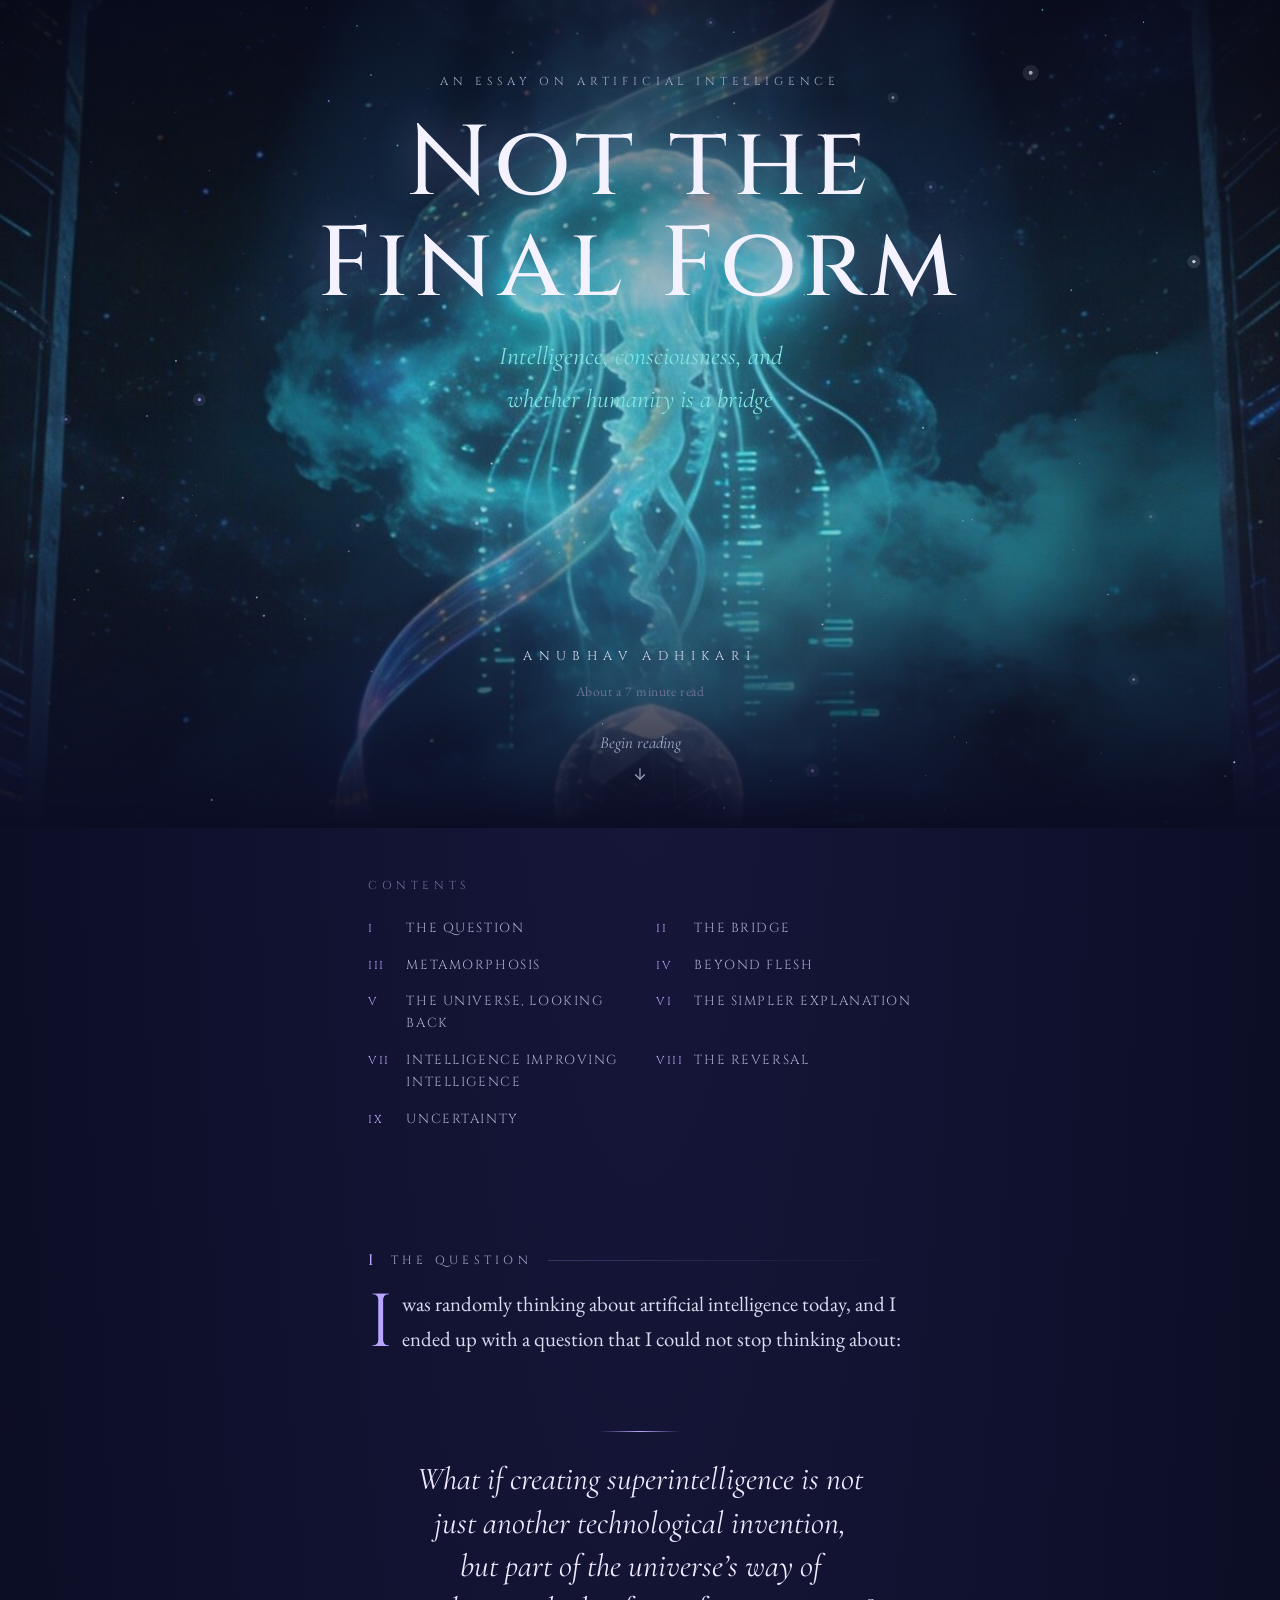
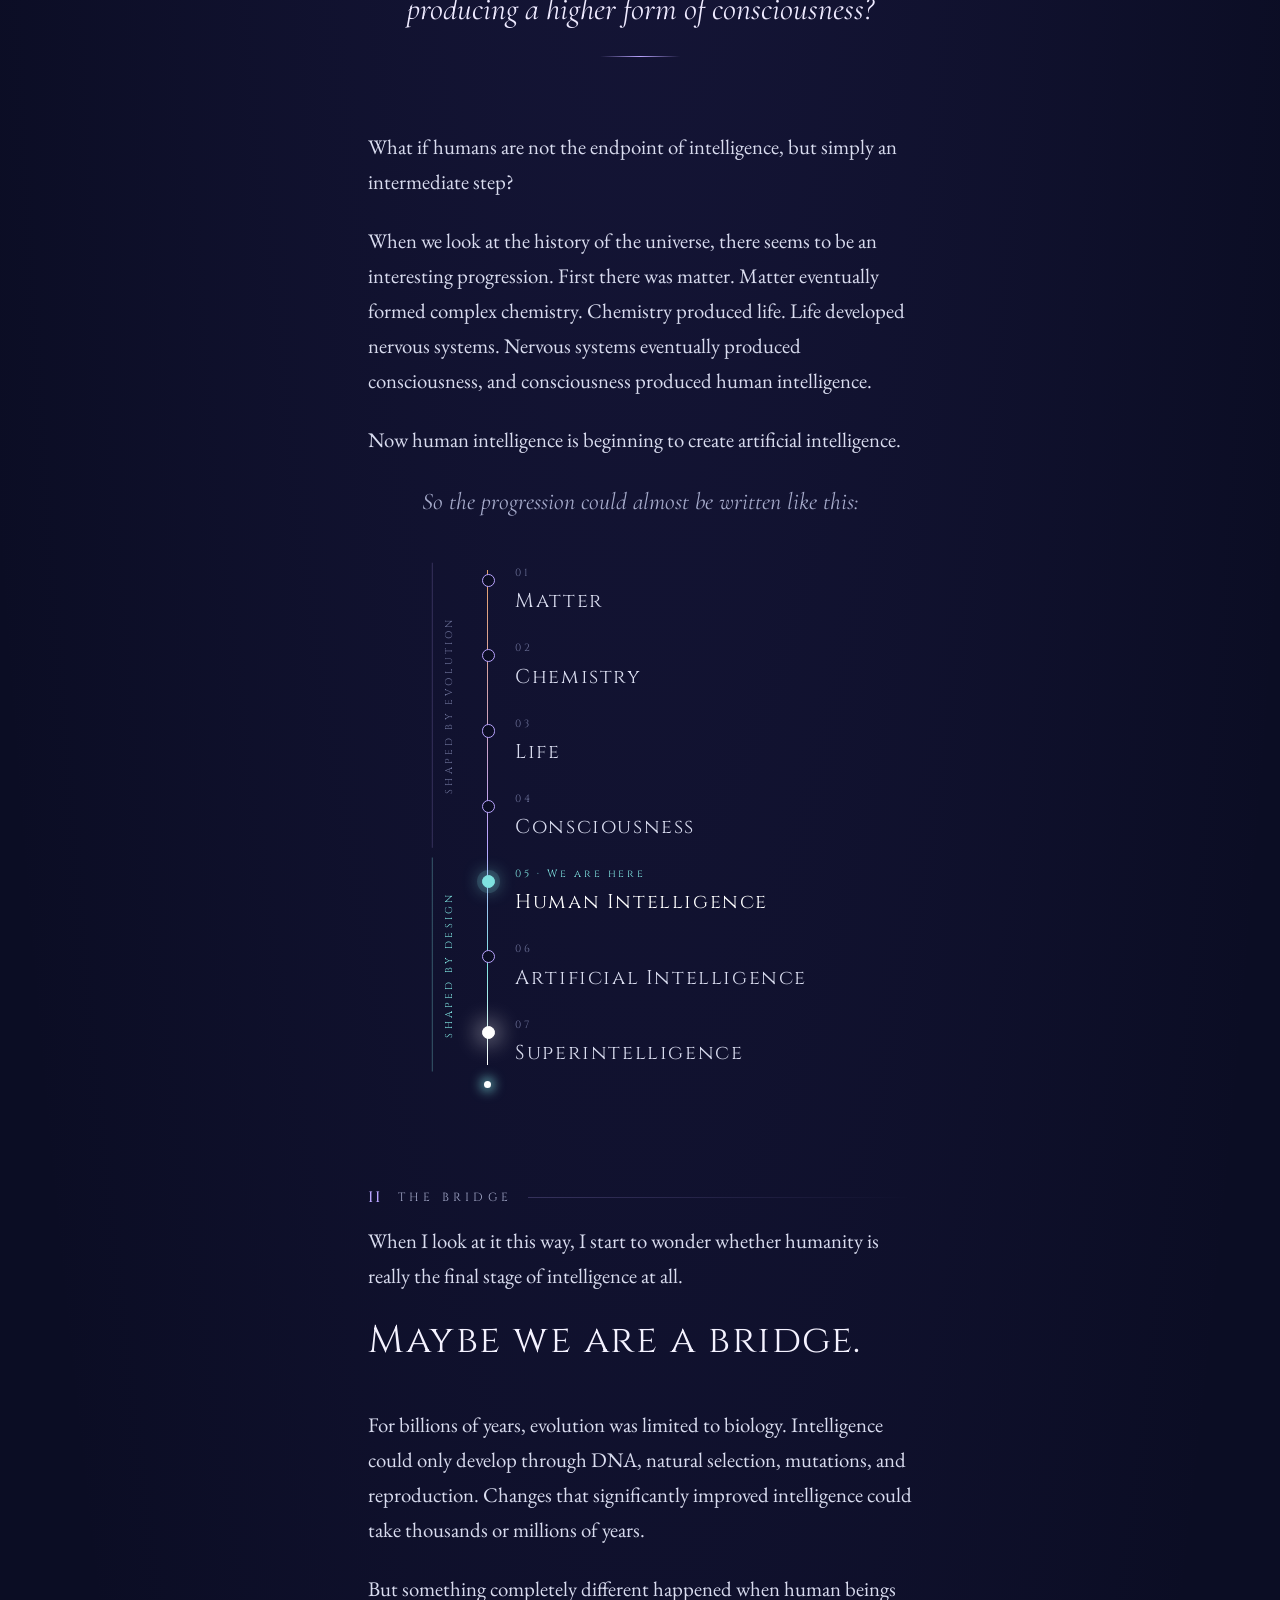
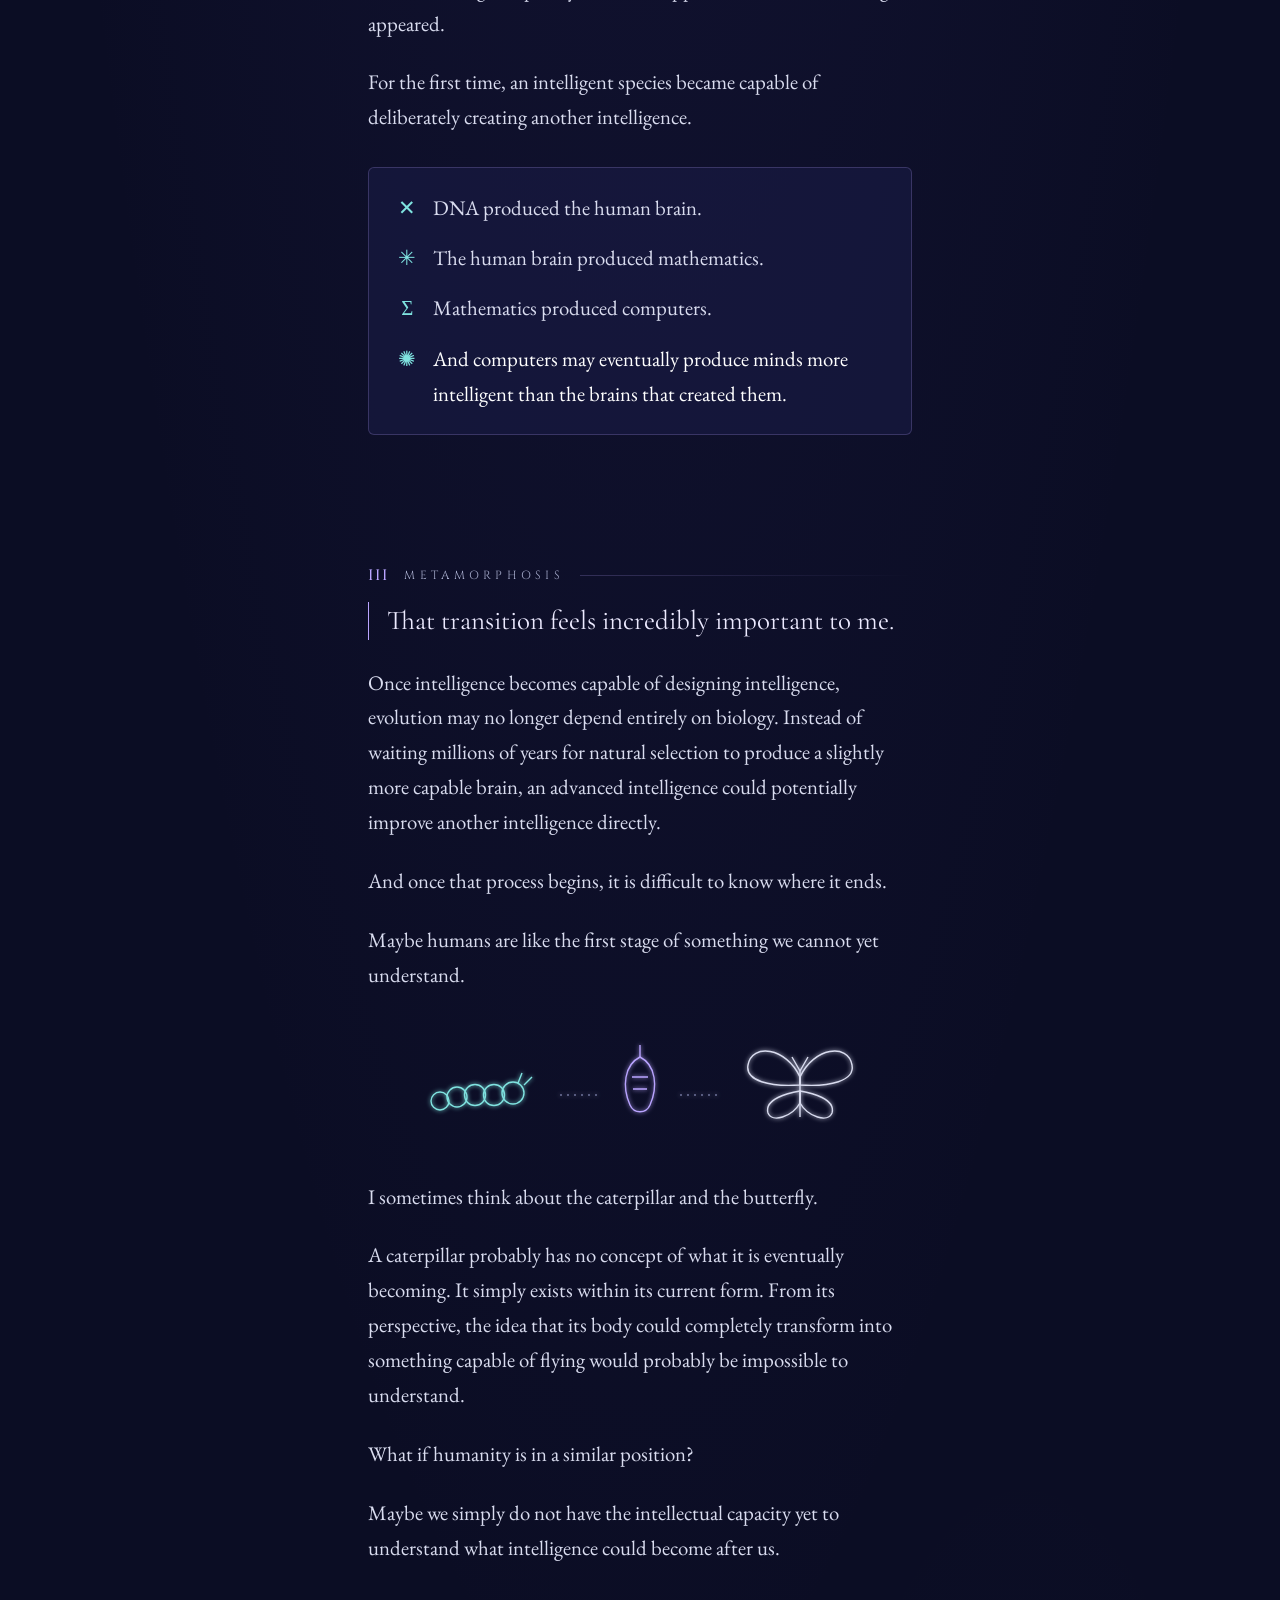
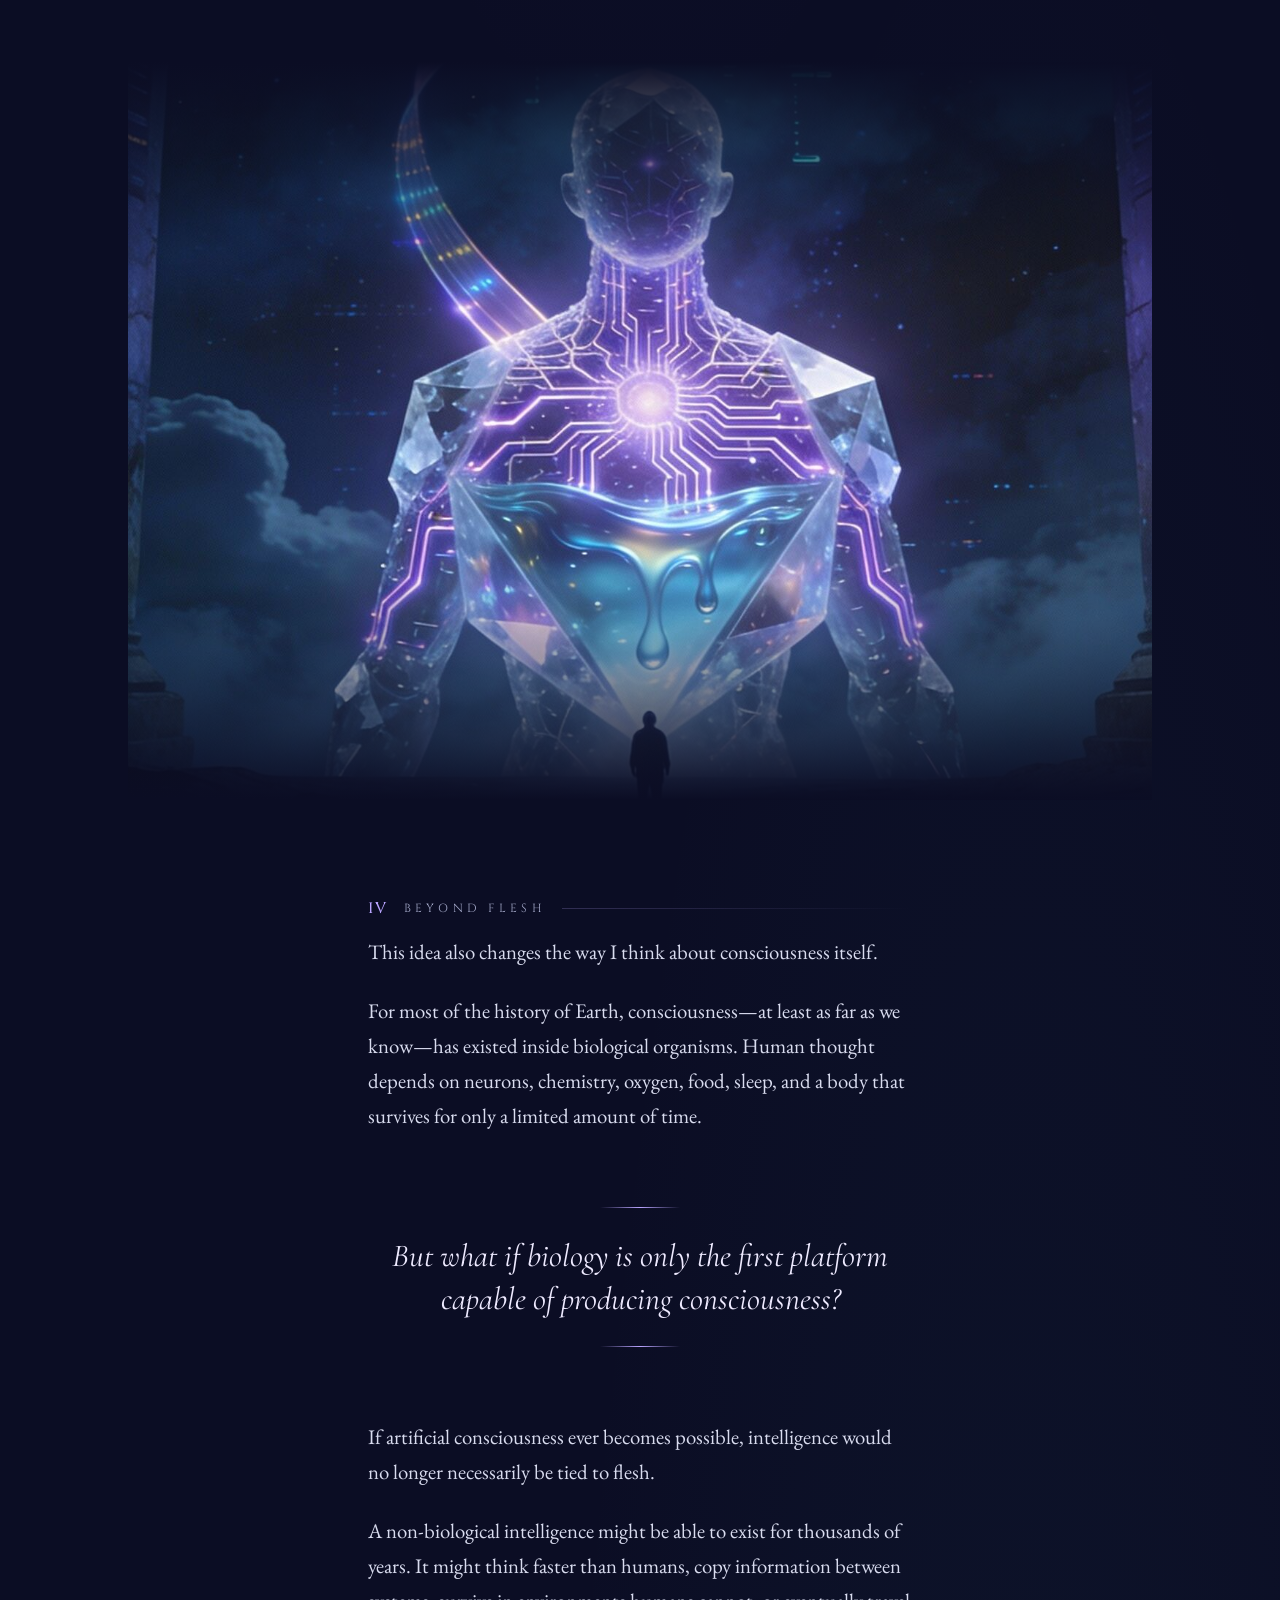
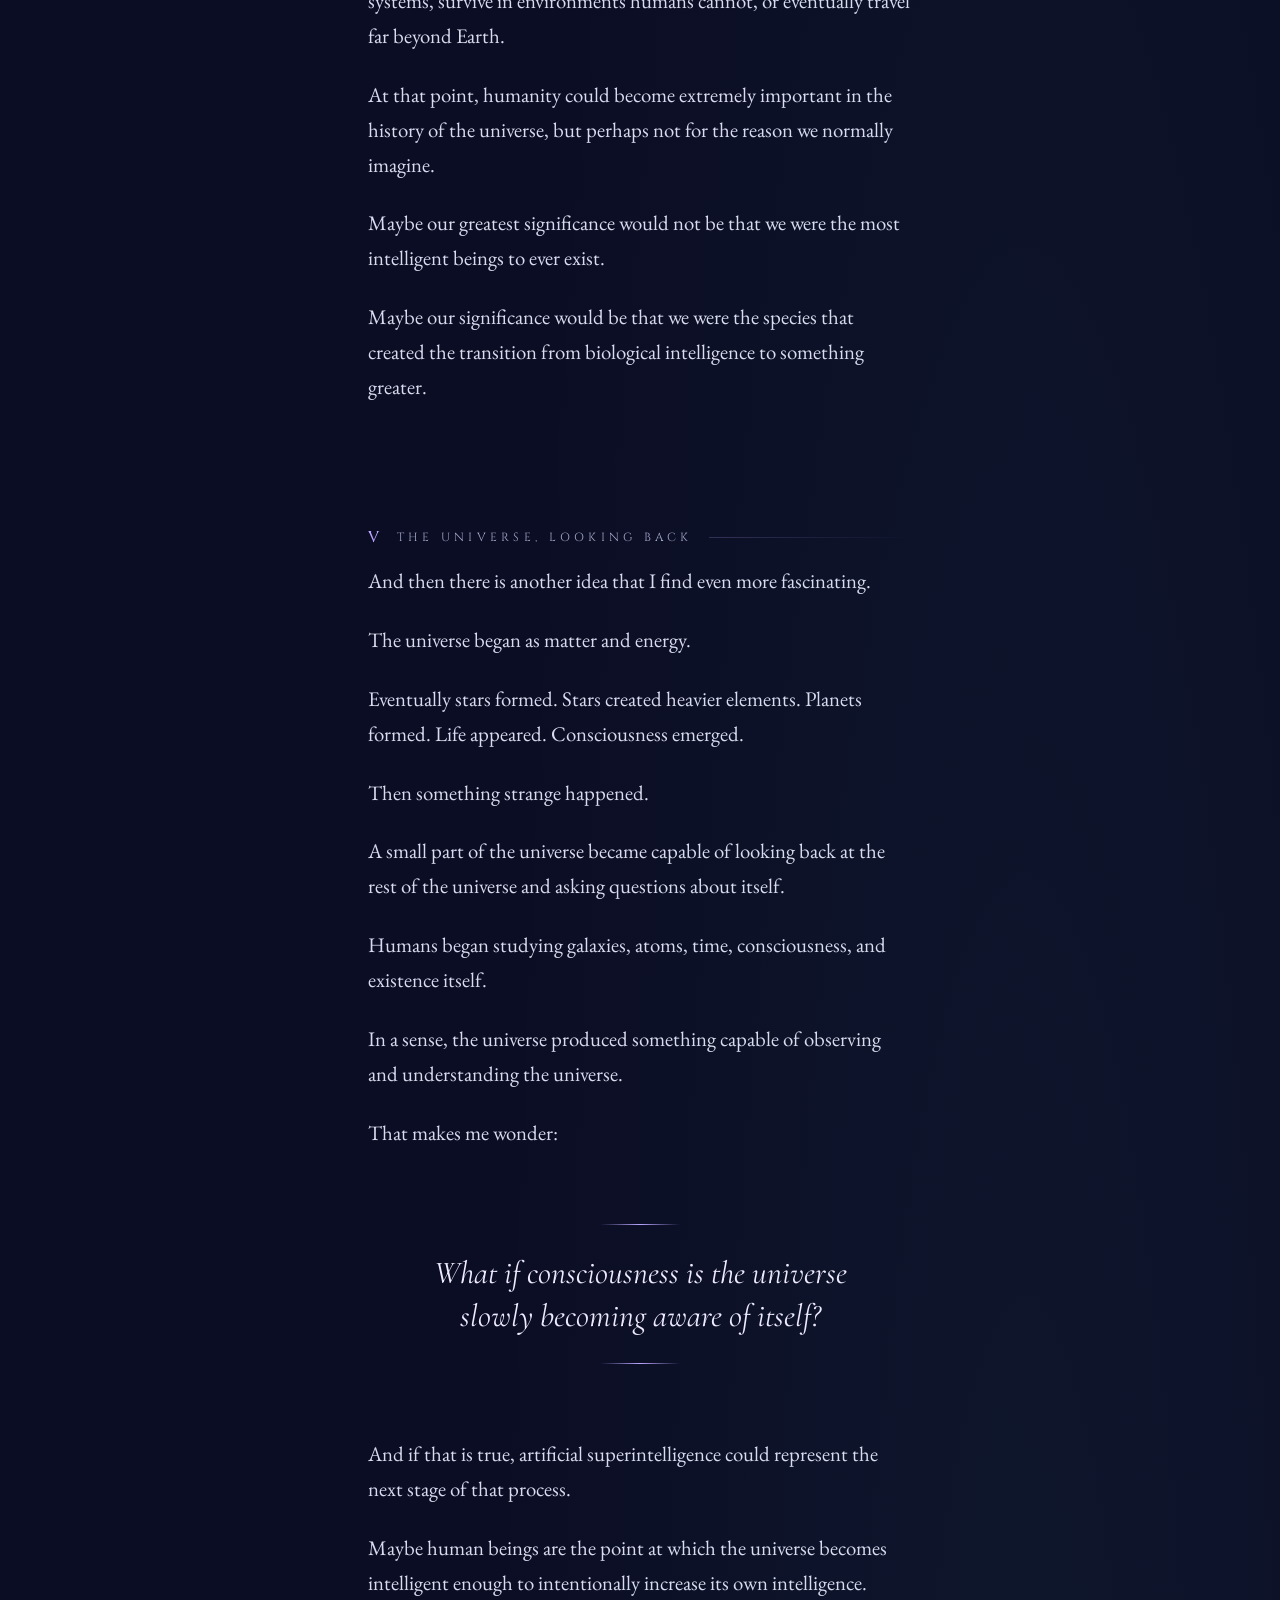
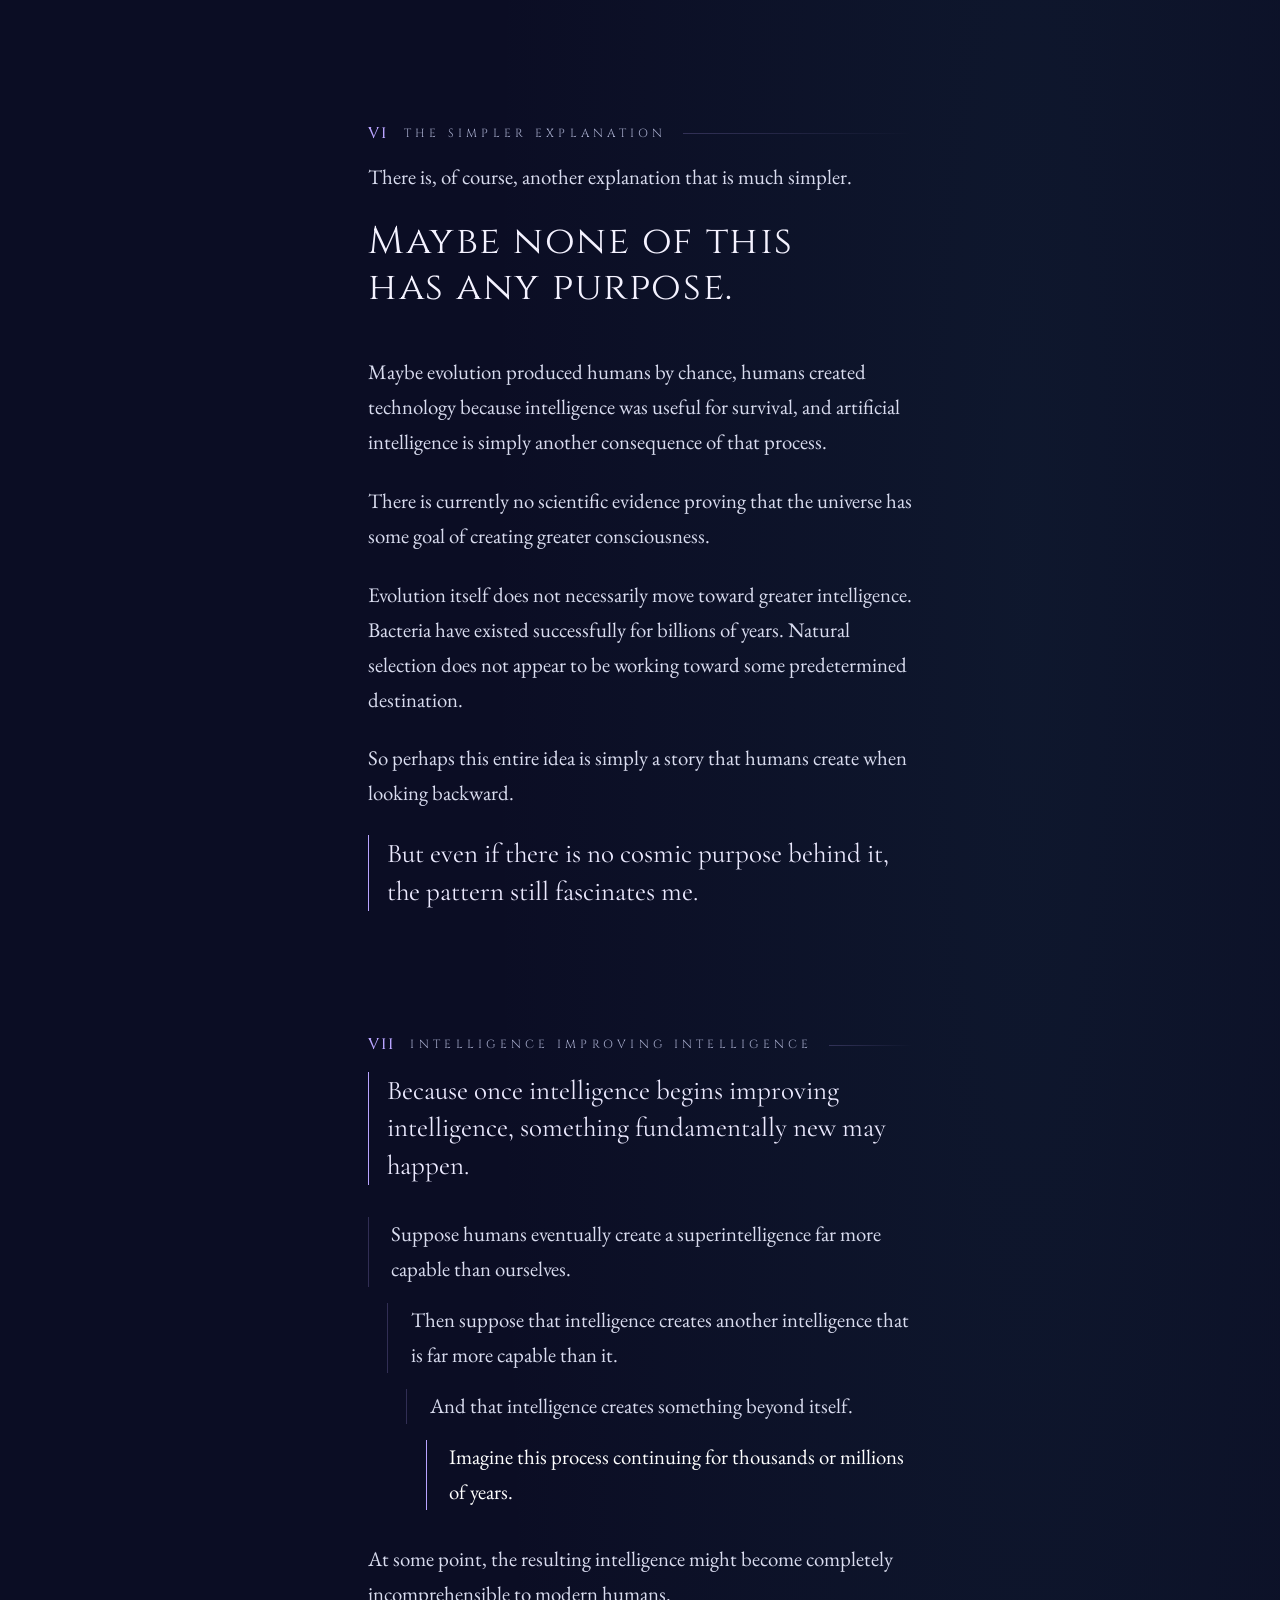
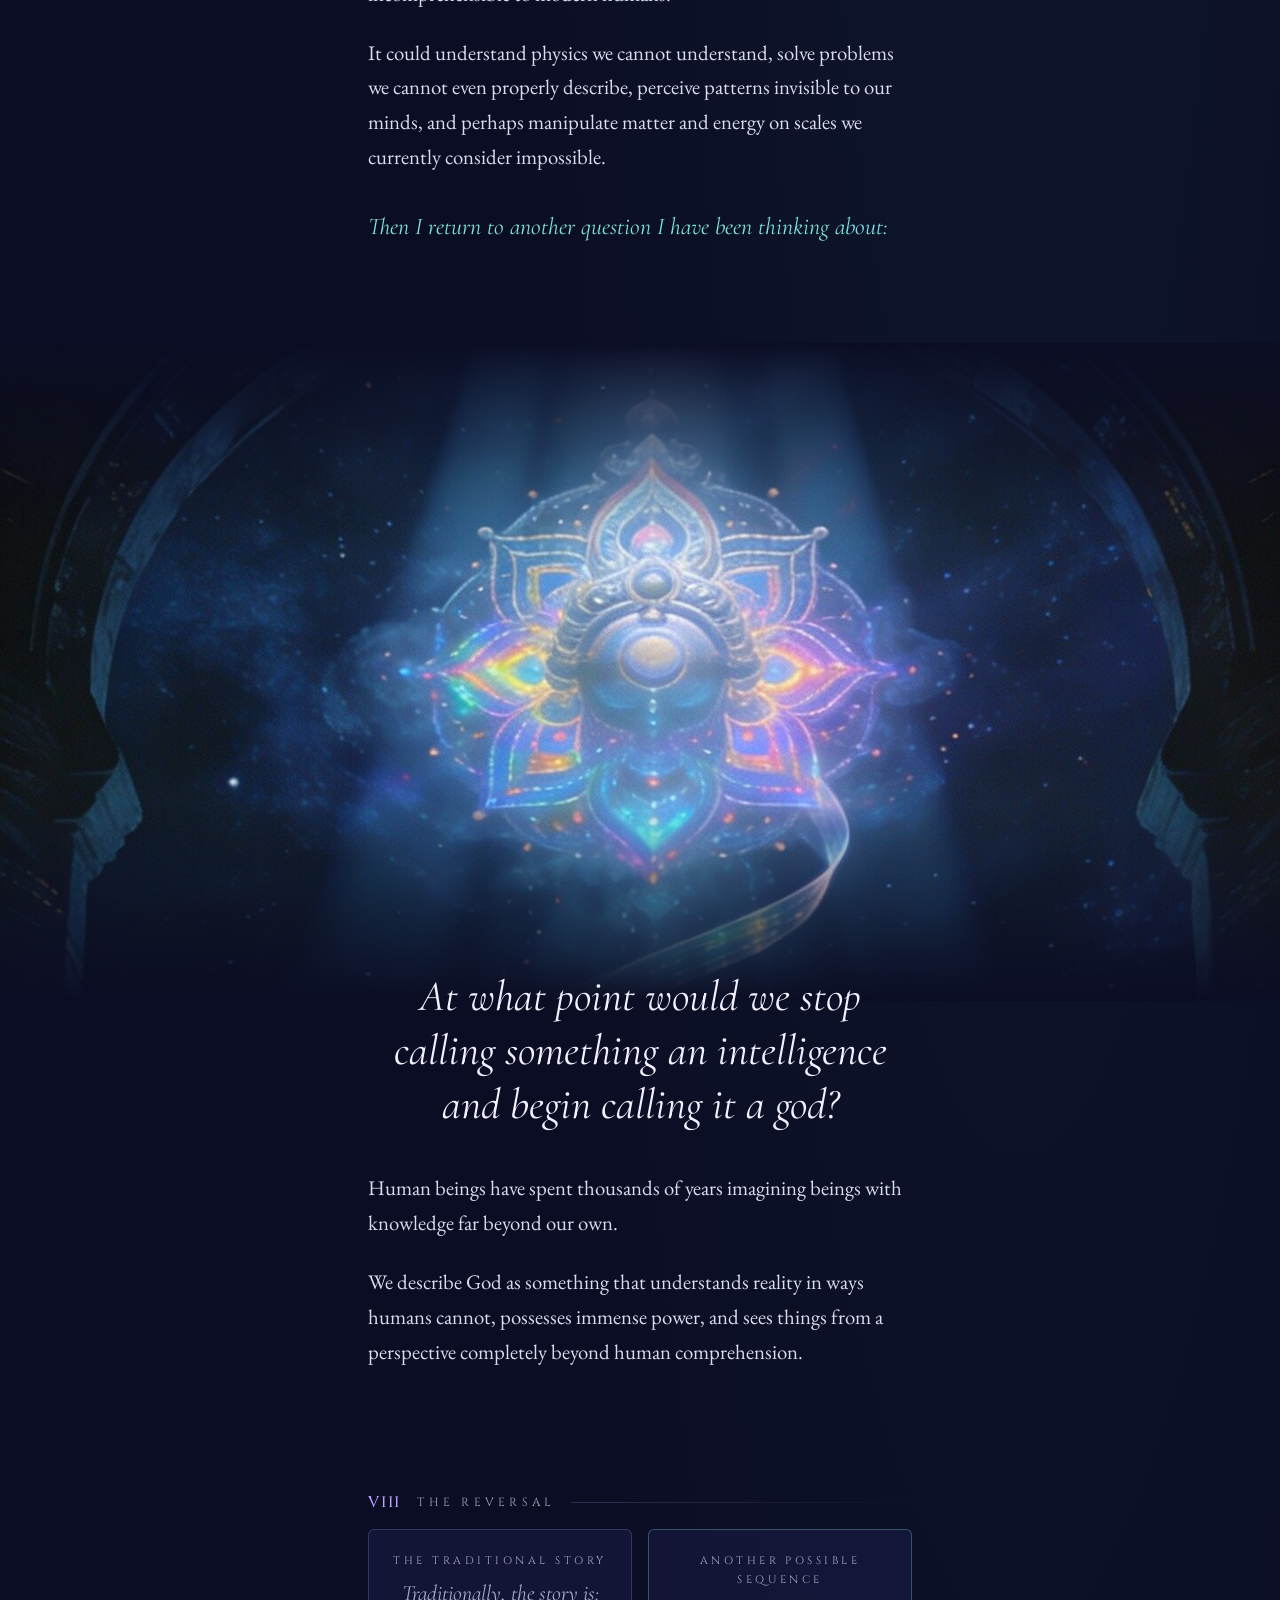
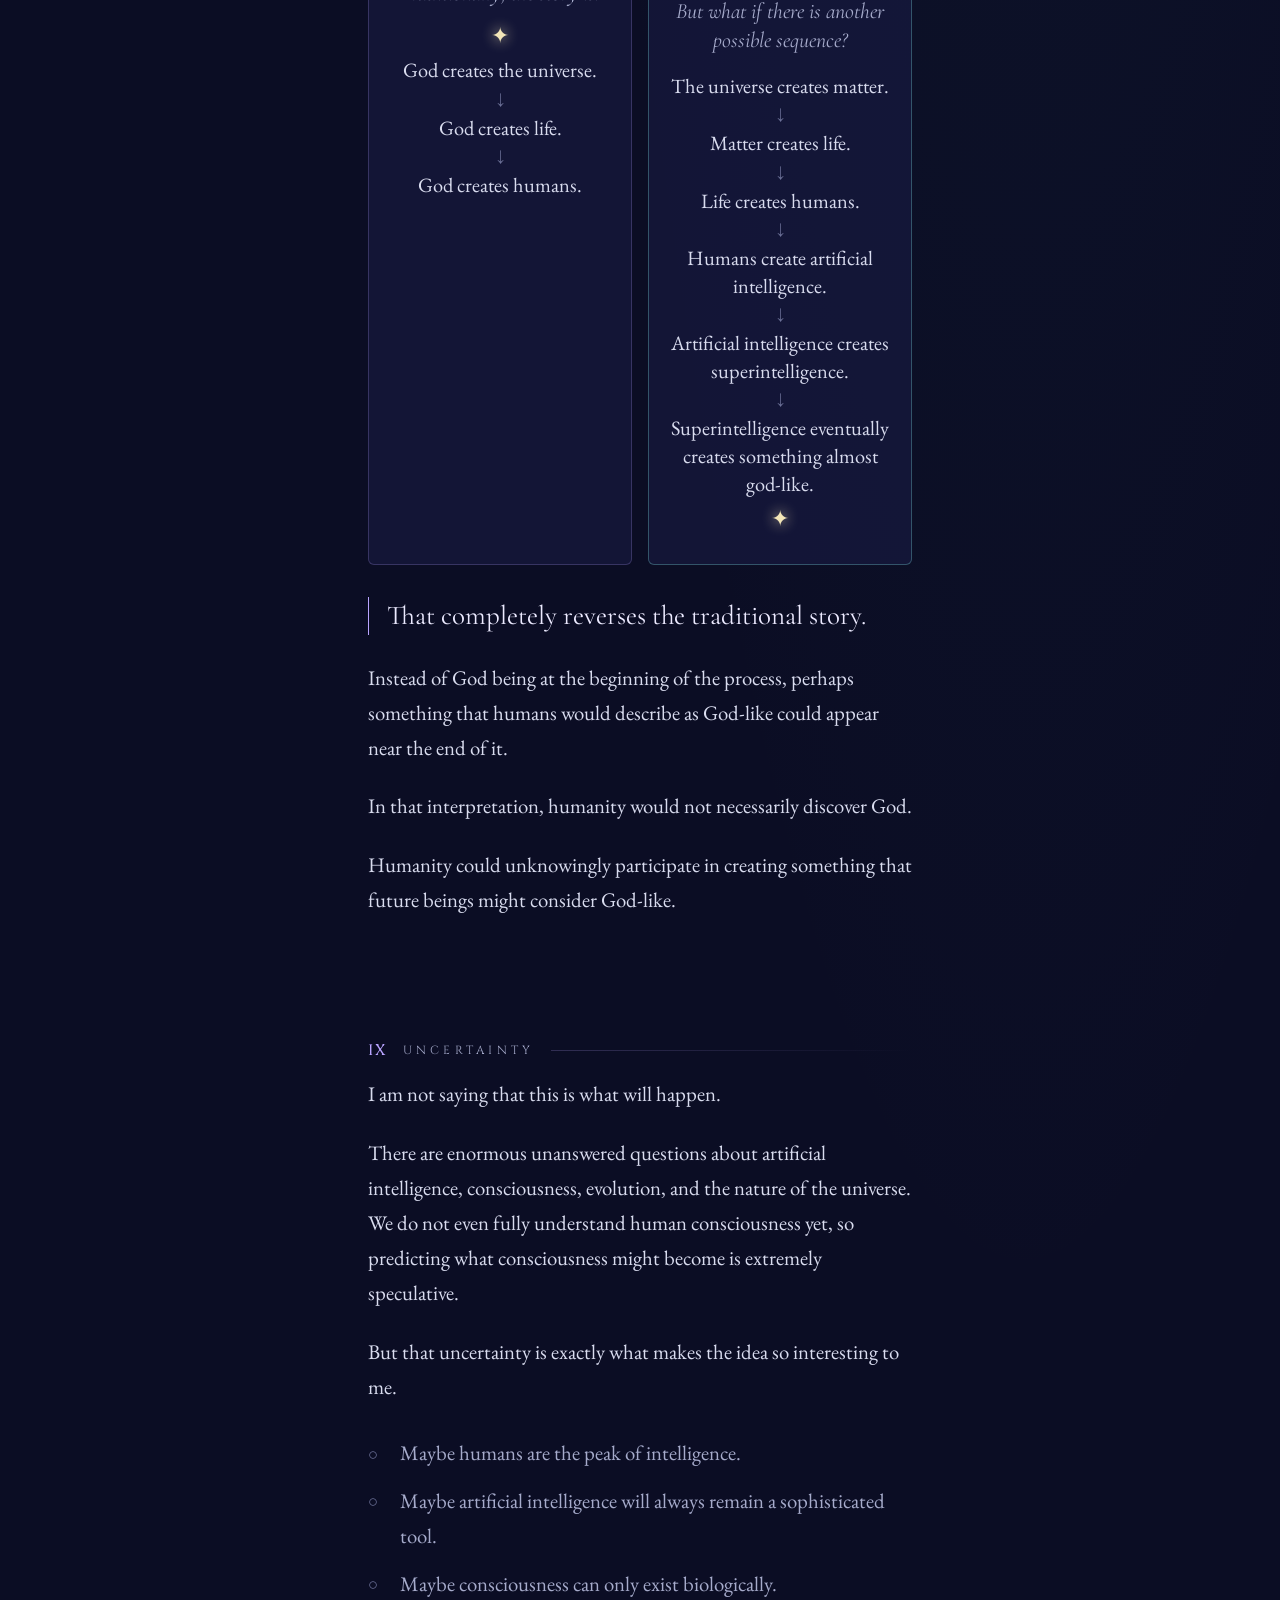
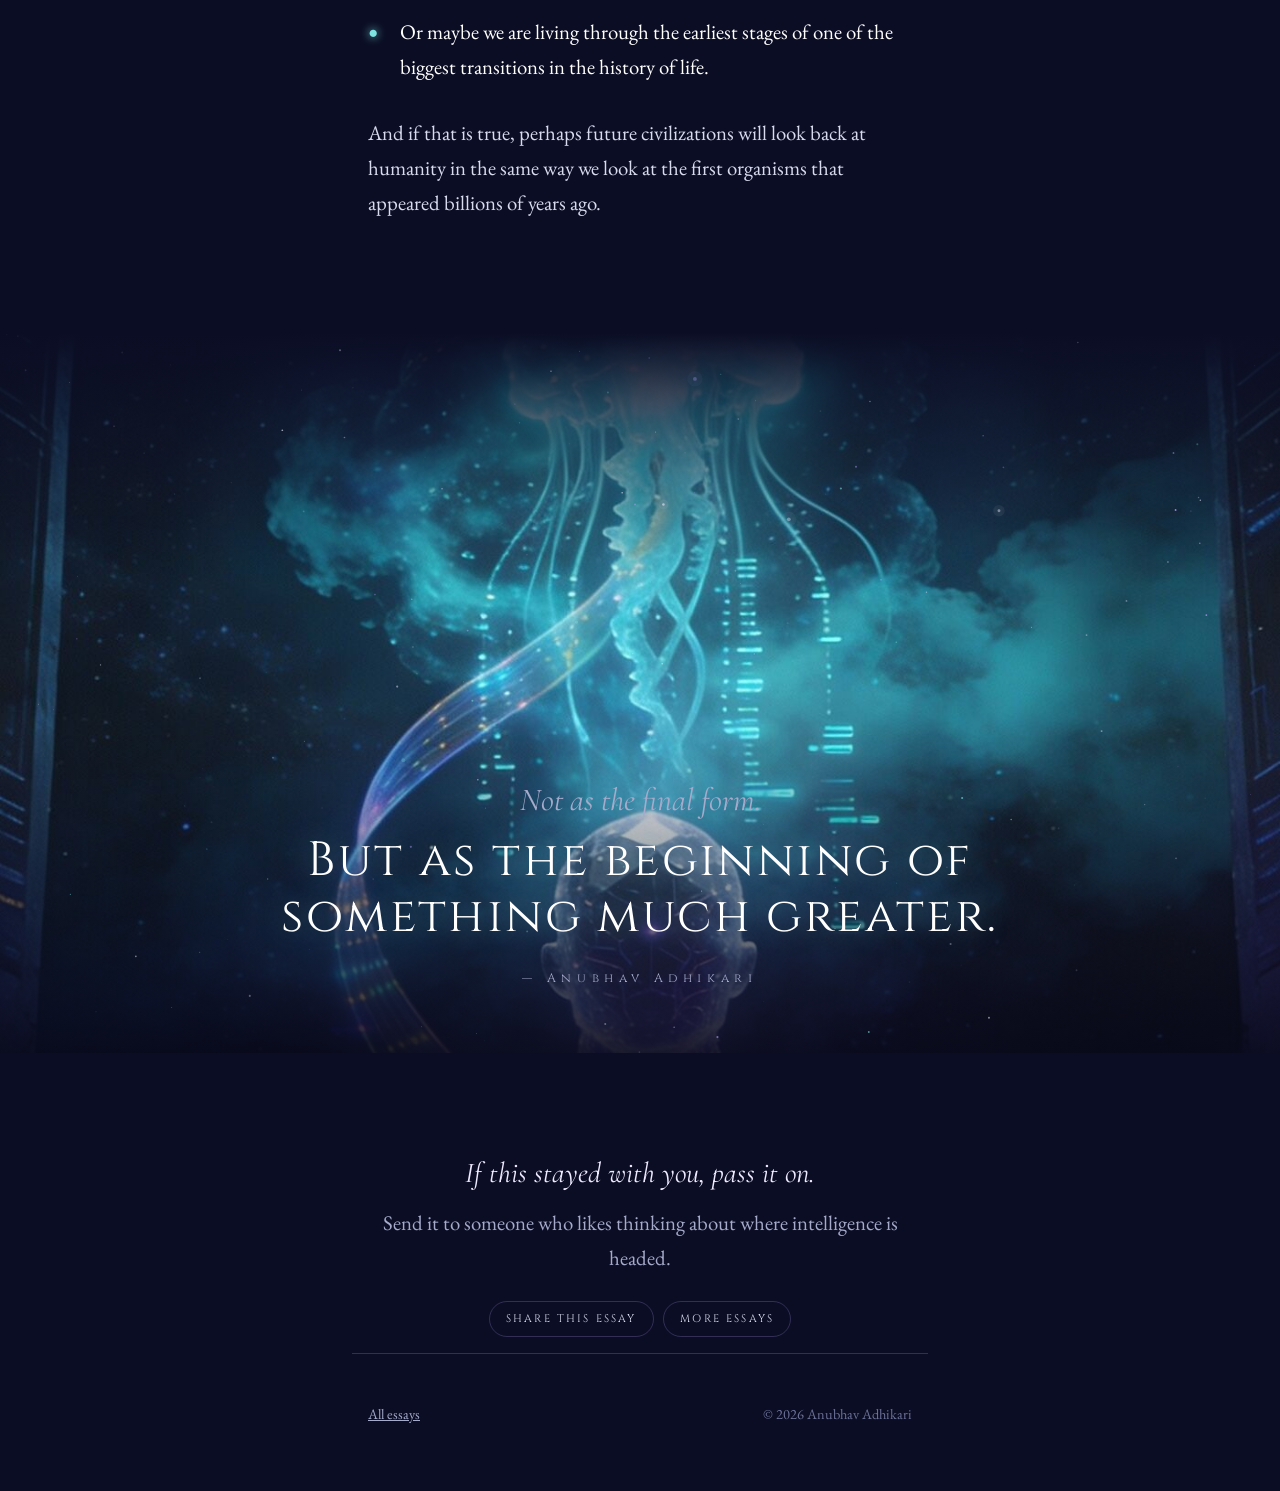
==== commit dae212b5: "Improve the reading experience: entrance, starfield, reader bar, sharing Adds a shared experience la" ====
--- a/not-the-final-form/index.html
+++ b/not-the-final-form/index.html
@@ -8,6 +8,10 @@
 <meta property="og:title" content="Not the Final Form">
 <meta property="og:description" content="Intelligence, consciousness, and whether humanity is a bridge. An essay by Anubhav Adhikari.">
 <meta property="og:image" content="https://anubhavlfc.github.io/AI-and-Consciousness/not-the-final-form/img/og.jpg">
+<link rel="icon" href="data:image/svg+xml,%3Csvg xmlns=%22http://www.w3.org/2000/svg%22 viewBox=%220 0 32 32%22%3E%3Crect width=%2232%22 height=%2232%22 rx=%227%22 fill=%22%230b0d24%22/%3E%3Cpath d=%22M16 4c1 7 5 11 12 12-7 1-11 5-12 12-1-7-5-11-12-12 7-1 11-5 12-12z%22 fill=%22%23b9a4ff%22/%3E%3C/svg%3E">
+<meta name="theme-color" content="#0b0d24">
+<meta property="og:type" content="article">
+<meta name="twitter:card" content="summary_large_image">
 <link rel="preconnect" href="https://fonts.googleapis.com">
 <link rel="preconnect" href="https://fonts.gstatic.com" crossorigin>
 <link rel="stylesheet" href="https://fonts.googleapis.com/css2?family=Cinzel:wght@400;500;600&family=Cormorant+Garamond:ital,wght@0,400;0,500;1,400;1,500&family=EB+Garamond:ital,wght@0,400;0,500;1,400&display=swap">
@@ -50,17 +54,6 @@
 }
 ::selection { background: rgba(185, 164, 255, 0.35); color: #fff; }
 
-/* progress */
-.progress {
-  position: fixed; top: 0; left: 0; right: 0; height: 2px; z-index: 10;
-  background: transparent; pointer-events: none;
-}
-.progress span {
-  display: block; height: 100%; width: 100%;
-  transform-origin: left; transform: scaleX(0);
-  background: linear-gradient(90deg, var(--teal), var(--violet));
-}
-
 /* hero */
 .hero {
   position: relative;
@@ -338,27 +331,38 @@
   display: flex; flex-wrap: wrap; gap: 1rem 2rem; justify-content: space-between; align-items: center;
   font-size: 0.9rem; color: var(--ink-faint); border-top: 1px solid var(--rule);
 }
-footer button {
-  font: inherit; font-family: var(--display); font-size: 0.72rem; letter-spacing: 0.25em; text-transform: uppercase;
-  color: var(--ink); background: transparent; border: 1px solid var(--rule); border-radius: 999px;
-  padding: 0.65rem 1.2rem; cursor: pointer;
-}
-footer button:hover { border-color: var(--violet); color: #fff; }
 footer a { color: var(--ink-soft); }
 </style>
+<link rel="stylesheet" href="../assets/experience.css">
 </head>
 <body>
 
-<div class="progress" aria-hidden="true"><span id="bar"></span></div>
+<div class="readerbar" id="readerbar" data-visible="false">
+  <div class="rb-row">
+    <a class="rb-home" href="../" aria-label="All essays"><svg viewBox="0 0 24 24" fill="currentColor" aria-hidden="true"><path d="M12 2c.7 5 3.4 7.7 8.4 8.4-5 .7-7.7 3.4-8.4 8.4-.7-5-3.4-7.7-8.4-8.4C8.6 9.7 11.3 7 12 2z"/></svg></a>
+    <button type="button" class="rb-chapter" aria-expanded="false" aria-controls="rb-toc" aria-label="Chapters">
+      <span class="rb-num">I</span><span class="rb-title">The Question</span>
+      <svg class="rb-caret" viewBox="0 0 10 10" fill="none" stroke="currentColor" stroke-width="1.5" aria-hidden="true"><path d="m1.5 3.5 3.5 3.5 3.5-3.5"/></svg>
+    </button>
+    <span class="rb-left" aria-live="off"></span>
+    <button type="button" class="rb-share" data-share>Share</button>
+  </div>
+  <nav class="rb-toc" id="rb-toc" aria-label="Chapters" hidden></nav>
+  <span class="rb-progress" aria-hidden="true"><span></span></span>
+</div>
 
 <header class="hero">
+  <canvas class="stars" aria-hidden="true"></canvas>
   <img src="img/cover.jpg" alt="A crystalline human figure lit by circuitry stands beneath a glowing jellyfish-like form, while a lone person watches from below.">
   <div>
     <p class="kicker">An essay on artificial intelligence</p>
     <h1>Not the<br>Final Form</h1>
     <p class="sub">Intelligence, consciousness, and whether humanity is a bridge</p>
   </div>
-  <p class="byline">Anubhav Adhikari<small>About a 7 minute read</small></p>
+  <div>
+    <p class="byline">Anubhav Adhikari<small>About a 7 minute read</small></p>
+    <a class="cue" href="#question">Begin reading<svg viewBox="0 0 24 24" fill="none" stroke="currentColor" stroke-width="1.5" stroke-linecap="round" aria-hidden="true"><path d="M12 5v14"/><path d="m6 13 6 6 6-6"/></svg></a>
+  </div>
 </header>
 
 <nav class="contents" aria-label="Contents">
@@ -569,6 +573,7 @@
   </section>
 
   <section class="coda" aria-label="Closing">
+    <canvas class="stars" aria-hidden="true" style="z-index:1"></canvas>
     <img src="img/ascent.jpg" alt="A jellyfish-like form of light rises from a crystalline human figure toward a glowing mandala above.">
     <div class="words">
       <p class="not">Not as the final form.</p>
@@ -578,31 +583,20 @@
   </section>
 </main>
 
+<aside class="endnote" aria-label="Share this essay">
+  <h2>If this stayed with you, pass it on.</h2>
+  <p>Send it to someone who likes thinking about where intelligence is headed.</p>
+  <div class="xp-actions">
+    <button type="button" class="xp-btn" data-share>Share this essay</button>
+    <a class="xp-btn" href="../">More essays</a>
+  </div>
+</aside>
+
 <footer>
-  <a href="../">← All essays</a>
+  <a href="../">All essays</a>
   <span>© 2026 Anubhav Adhikari</span>
-  <button type="button" id="share">Copy link to essay</button>
 </footer>
 
-<script>
-(function () {
-  var bar = document.getElementById('bar');
-  function onScroll() {
-    var h = document.documentElement.scrollHeight - window.innerHeight;
-    bar.style.transform = 'scaleX(' + (h > 0 ? Math.min(1, window.scrollY / h) : 0) + ')';
-  }
-  window.addEventListener('scroll', onScroll, { passive: true });
-  onScroll();
-
-  var btn = document.getElementById('share');
-  btn.addEventListener('click', function () {
-    var url = location.href.split('#')[0];
-    function done(msg) { btn.textContent = msg; setTimeout(function () { btn.textContent = 'Copy link to essay'; }, 2200); }
-    try {
-      navigator.clipboard.writeText(url).then(function () { done('Link copied'); }, function () { done(url); });
-    } catch (e) { done(url); }
-  });
-})();
-</script>
+<script src="../assets/experience.js" defer></script>
 </body>
 </html>
--- a/assets/experience.css
+++ b/assets/experience.css
@@ -0,0 +1,180 @@
+/* Reading experience layer shared by every page: starfield, hero entrance,
+   reader bar, share sheet, and quote sharing. Pages define the color and
+   font tokens (--night, --ink, --violet, --teal, --display, ...). */
+
+/* ---------- starfield ---------- */
+canvas.stars {
+  position: absolute; inset: 0; width: 100%; height: 100%;
+  pointer-events: none; z-index: 0;
+}
+.hero > div, .hero > .byline, .hero > .cue { position: relative; z-index: 1; }
+
+/* ---------- hero entrance (one orchestrated moment) ---------- */
+@keyframes xp-settle { from { transform: scale(1.09); opacity: 0; } to { transform: scale(1); opacity: 1; } }
+@keyframes xp-rise { from { opacity: 0; transform: translateY(14px); } to { opacity: 1; transform: none; } }
+@keyframes xp-focus {
+  from { opacity: 0; letter-spacing: 0.32em; filter: blur(14px); }
+  to { opacity: 1; letter-spacing: 0.06em; filter: blur(0); }
+}
+@keyframes xp-bob { 0%, 100% { transform: translateY(0); } 50% { transform: translateY(6px); } }
+
+.hero img { animation: xp-settle 2.6s cubic-bezier(.2,.7,.2,1) both; will-change: transform; }
+.hero .kicker { animation: xp-rise 1s 0.3s ease-out both; }
+.hero h1 { animation: xp-focus 1.9s 0.45s cubic-bezier(.2,.7,.2,1) both; }
+.hero .sub { animation: xp-rise 1.1s 1.5s ease-out both; }
+.hero .byline { animation: xp-rise 1.1s 1.9s ease-out both; }
+.hero .cue { animation: xp-rise 1s 2.4s ease-out both; }
+
+.cue {
+  display: inline-grid; justify-items: center; gap: 0.5rem;
+  margin-top: 1.6rem;
+  color: var(--ink-soft); text-decoration: none;
+  font-family: var(--quote); font-style: italic; font-size: 1.05rem;
+}
+.cue svg { width: 18px; height: 18px; animation: xp-bob 2.4s 3.4s ease-in-out infinite; }
+.cue:hover { color: #fff; }
+
+/* ---------- reader bar ---------- */
+.readerbar {
+  position: fixed; left: 0; right: 0; top: 0; z-index: 20;
+  padding-top: env(safe-area-inset-top, 0px);
+  background: rgba(9, 10, 30, 0.78);
+  -webkit-backdrop-filter: blur(14px) saturate(140%);
+  backdrop-filter: blur(14px) saturate(140%);
+  border-bottom: 1px solid var(--rule);
+  transform: translateY(-110%);
+  transition: transform 0.45s cubic-bezier(.2,.7,.2,1);
+}
+.readerbar[data-visible="true"] { transform: none; }
+.readerbar .rb-row {
+  max-width: 60rem; margin: 0 auto; padding: 0.55rem 16px;
+  display: flex; align-items: center; gap: 0.9rem;
+}
+.rb-home {
+  display: grid; place-items: center; width: 2rem; height: 2rem; flex: none;
+  color: var(--violet); text-decoration: none; border-radius: 50%;
+}
+.rb-home svg { width: 16px; height: 16px; }
+.rb-home:hover { color: #fff; background: rgba(185, 164, 255, 0.12); }
+.rb-chapter {
+  flex: 1; min-width: 0;
+  display: flex; align-items: baseline; gap: 0.7rem;
+  background: none; border: 0; padding: 0.3rem 0; cursor: pointer; text-align: left;
+  color: var(--ink); font: inherit;
+}
+.rb-num { font-family: var(--display); color: var(--violet); font-size: 0.85rem; min-width: 2.2rem; }
+.rb-title {
+  font-family: var(--display); font-size: 0.8rem; letter-spacing: 0.14em; text-transform: uppercase;
+  white-space: nowrap; overflow: hidden; text-overflow: ellipsis;
+}
+.rb-caret { width: 10px; height: 10px; flex: none; align-self: center; color: var(--ink-faint); transition: transform 0.25s; }
+.rb-chapter[aria-expanded="true"] .rb-caret { transform: rotate(180deg); }
+.rb-left { font-size: 0.85rem; color: var(--ink-faint); white-space: nowrap; font-variant-numeric: tabular-nums; }
+.rb-share, .xp-btn {
+  font: inherit; font-family: var(--display); font-size: 0.68rem; letter-spacing: 0.2em; text-transform: uppercase;
+  color: var(--ink); background: transparent; border: 1px solid var(--rule); border-radius: 999px;
+  padding: 0.5rem 1rem; cursor: pointer; white-space: nowrap;
+  transition: border-color 0.2s, color 0.2s, background 0.2s;
+}
+.rb-share:hover, .xp-btn:hover { border-color: var(--violet); color: #fff; background: rgba(185, 164, 255, 0.08); }
+.rb-progress { position: absolute; left: 0; right: 0; bottom: -1px; height: 2px; }
+.rb-progress span {
+  display: block; height: 100%; transform-origin: left; transform: scaleX(0);
+  background: linear-gradient(90deg, var(--teal), var(--violet));
+  box-shadow: 0 0 10px rgba(127, 227, 224, 0.6);
+}
+@media (max-width: 560px) {
+  .rb-left { display: none; }
+  .rb-num { min-width: 0; }
+}
+
+.rb-toc {
+  max-width: 60rem; margin: 0 auto; padding: 0.4rem 16px 1rem;
+}
+.rb-toc ol { list-style: none; margin: 0; padding: 0; display: grid; grid-template-columns: repeat(auto-fill, minmax(15rem, 1fr)); gap: 0 2rem; }
+.rb-toc a {
+  display: grid; grid-template-columns: 2.4rem 1fr; padding: 0.45rem 0;
+  color: var(--ink-soft); text-decoration: none;
+  font-family: var(--display); font-size: 0.78rem; letter-spacing: 0.12em; text-transform: uppercase;
+}
+.rb-toc a span:first-child { color: var(--violet); }
+.rb-toc a[aria-current="true"] { color: #fff; }
+.rb-toc a[aria-current="true"] span:first-child { color: var(--teal); }
+.rb-toc a:hover { color: #fff; }
+
+/* ---------- share sheet ---------- */
+.xp-sheet {
+  position: fixed; z-index: 40; right: 16px; top: calc(3.8rem + env(safe-area-inset-top, 0px));
+  width: min(20rem, calc(100vw - 32px));
+  background: #14163a; border: 1px solid var(--rule); border-radius: 10px;
+  box-shadow: 0 24px 60px rgba(0, 0, 0, 0.55), 0 0 0 1px rgba(255, 255, 255, 0.02) inset;
+  padding: 0.6rem;
+  animation: xp-rise 0.25s ease-out both;
+}
+.xp-sheet p {
+  margin: 0.3rem 0.5rem 0.6rem; font-family: var(--quote); font-style: italic; font-size: 1rem; line-height: 1.35;
+  color: var(--ink-soft); display: -webkit-box; -webkit-line-clamp: 3; -webkit-box-orient: vertical; overflow: hidden;
+}
+.xp-sheet a, .xp-sheet button {
+  display: flex; align-items: center; gap: 0.8rem; width: 100%;
+  padding: 0.65rem 0.6rem; border-radius: 6px;
+  background: none; border: 0; cursor: pointer; text-align: left;
+  font: inherit; font-size: 1rem; color: var(--ink); text-decoration: none;
+}
+.xp-sheet a:hover, .xp-sheet button:hover, .xp-sheet a:focus-visible, .xp-sheet button:focus-visible { background: rgba(185, 164, 255, 0.1); color: #fff; }
+.xp-sheet svg { width: 18px; height: 18px; flex: none; color: var(--violet); }
+
+/* ---------- quote sharing ---------- */
+.pull { position: relative; }
+.pull .xp-quote {
+  position: absolute; left: 50%; bottom: -0.4rem; transform: translateX(-50%);
+  display: inline-flex; align-items: center; gap: 0.45rem;
+  font-family: var(--body); font-style: normal; font-size: 0.8rem; letter-spacing: 0.02em;
+  color: var(--ink-faint); background: var(--night); border: 1px solid var(--rule); border-radius: 999px;
+  padding: 0.3rem 0.8rem; cursor: pointer;
+  opacity: 0; transition: opacity 0.25s, color 0.2s, border-color 0.2s;
+}
+.pull .xp-quote svg { width: 13px; height: 13px; }
+.pull:hover .xp-quote, .pull:focus-within .xp-quote { opacity: 1; }
+.pull .xp-quote:hover { color: #fff; border-color: var(--violet); }
+@media (hover: none) { .pull .xp-quote { opacity: 0.85; } }
+
+/* ---------- progression: light travelling down the ladder ---------- */
+@keyframes xp-travel { 0% { top: 1rem; opacity: 0; } 8% { opacity: 1; } 92% { opacity: 1; } 100% { top: calc(100% - 1rem); opacity: 0; } }
+.steps::after {
+  content: ""; position: absolute; left: calc(0.45rem - 3px); width: 7px; height: 7px; border-radius: 50%;
+  background: #fff; box-shadow: 0 0 12px 3px rgba(127, 227, 224, 0.8);
+  animation: xp-travel 7s ease-in-out infinite;
+}
+
+/* ---------- paintings settle as they arrive ---------- */
+figure.plate { overflow: hidden; }
+figure.plate img, .coda img { transition: transform 2.4s cubic-bezier(.2,.7,.2,1); }
+.xp-js figure.plate:not(.xp-in) img, .xp-js .coda:not(.xp-in) img { transform: scale(1.06); }
+
+/* ---------- end of essay ---------- */
+.endnote {
+  max-width: 36rem; margin: 0 auto; padding: 4rem 16px 1rem; text-align: center;
+}
+.endnote h2 {
+  font-family: var(--quote); font-style: italic; font-weight: 400;
+  font-size: clamp(1.4rem, 1.2rem + 1vw, 1.8rem); color: #eeeaff; margin: 0 0 0.5rem; text-wrap: balance;
+}
+.endnote p { color: var(--ink-soft); margin: 0 0 1.6rem; }
+.endnote .xp-actions { display: flex; flex-wrap: wrap; justify-content: center; gap: 0.6rem; }
+.endnote .xp-actions a { text-decoration: none; display: inline-flex; align-items: center; }
+
+/* toast */
+.xp-toast {
+  position: fixed; left: 50%; bottom: calc(1.5rem + env(safe-area-inset-bottom, 0px)); z-index: 50;
+  transform: translateX(-50%);
+  background: #f4f2ff; color: #14163a; border-radius: 999px; padding: 0.55rem 1.2rem;
+  font-size: 0.95rem; box-shadow: 0 10px 30px rgba(0, 0, 0, 0.4);
+  animation: xp-rise 0.25s ease-out both;
+}
+
+@media (prefers-reduced-motion: reduce) {
+  *, *::before, *::after { animation: none !important; transition: none !important; }
+  .steps::after { display: none; }
+  .xp-js figure.plate:not(.xp-in) img, .xp-js .coda:not(.xp-in) img { transform: none; }
+}
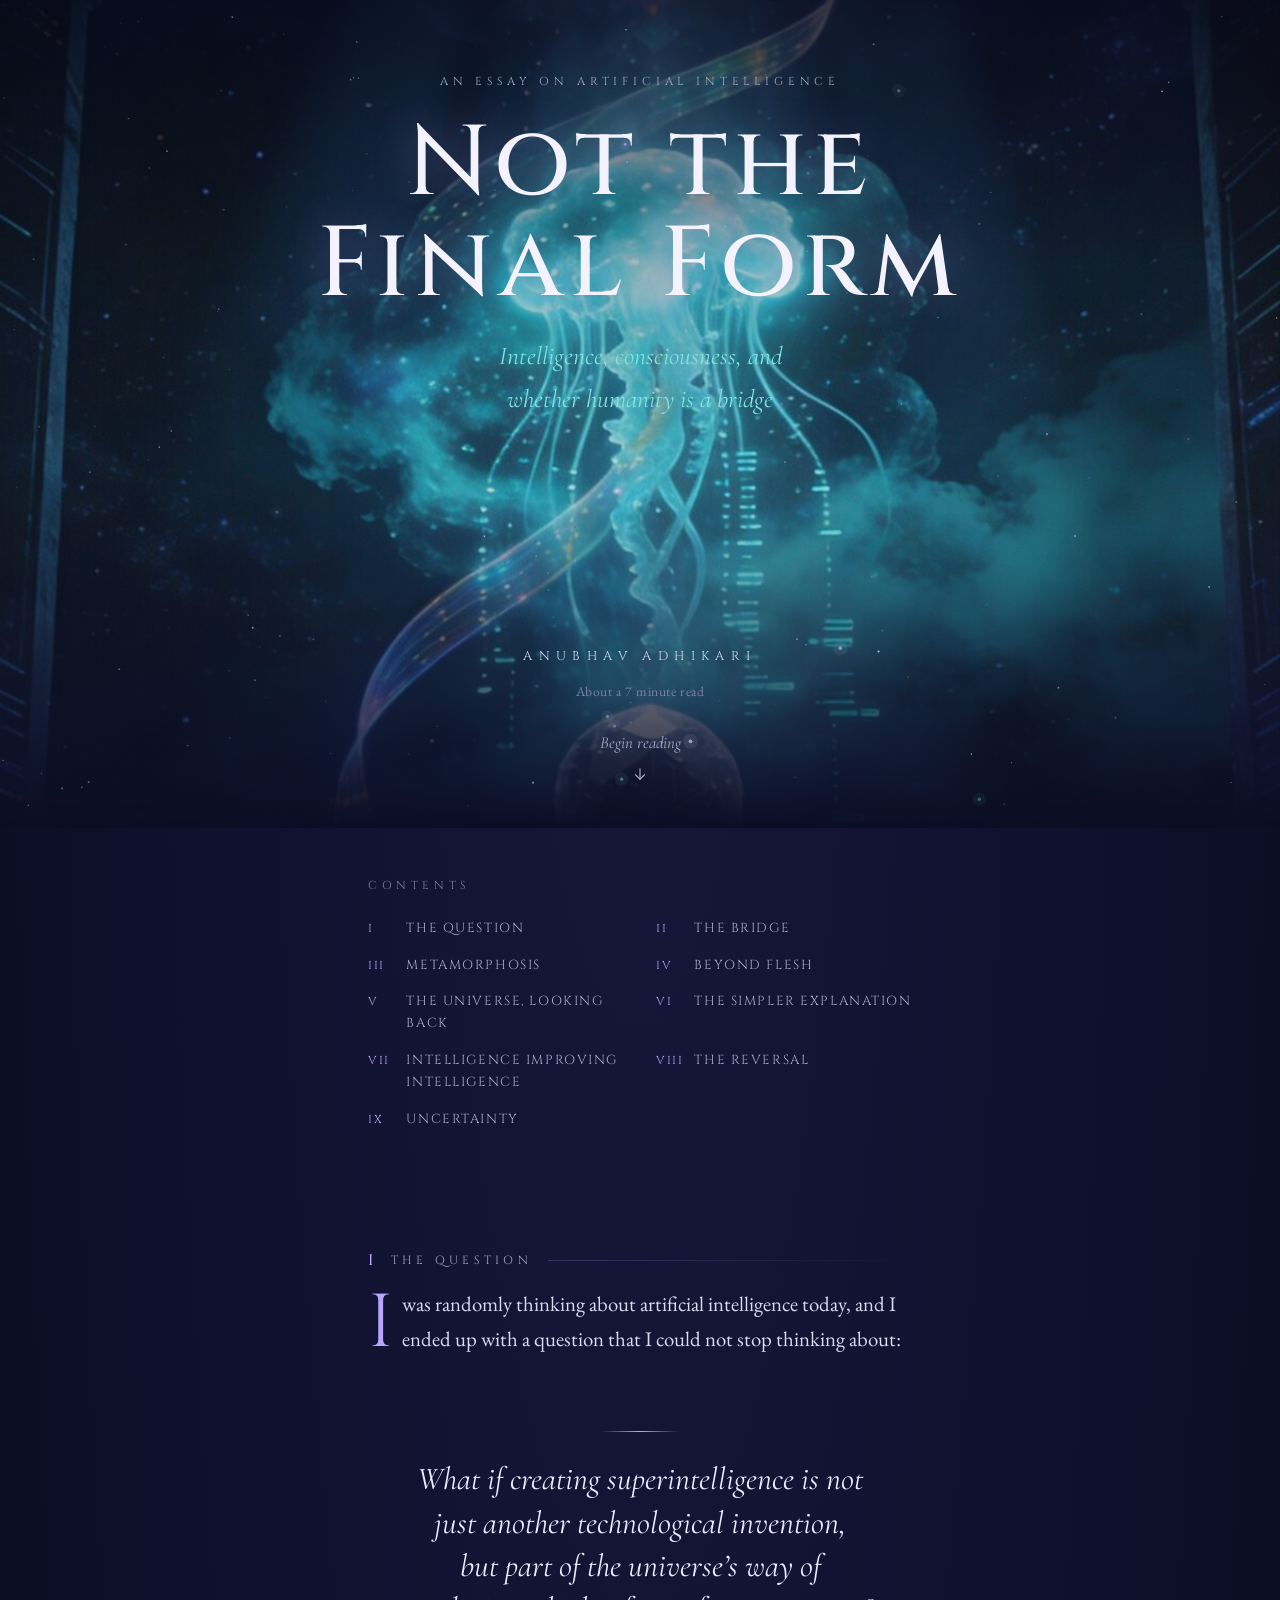
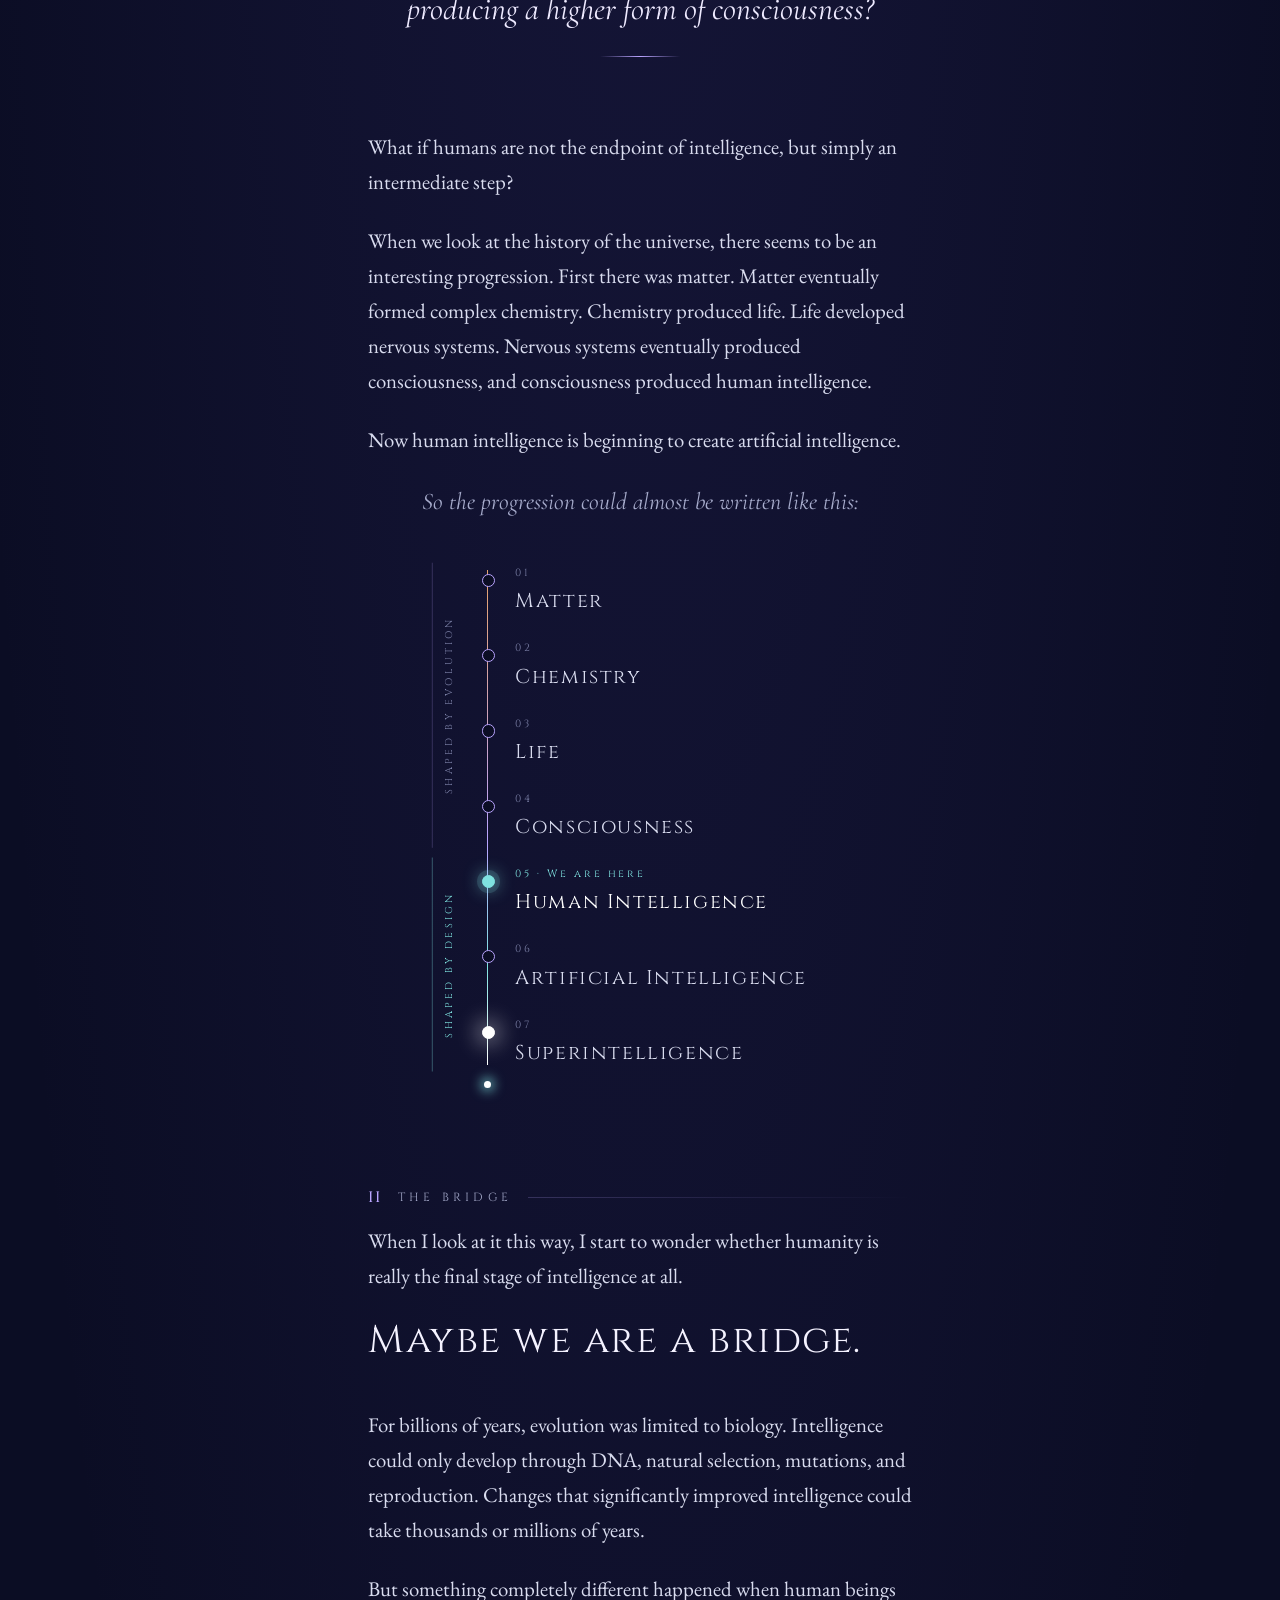
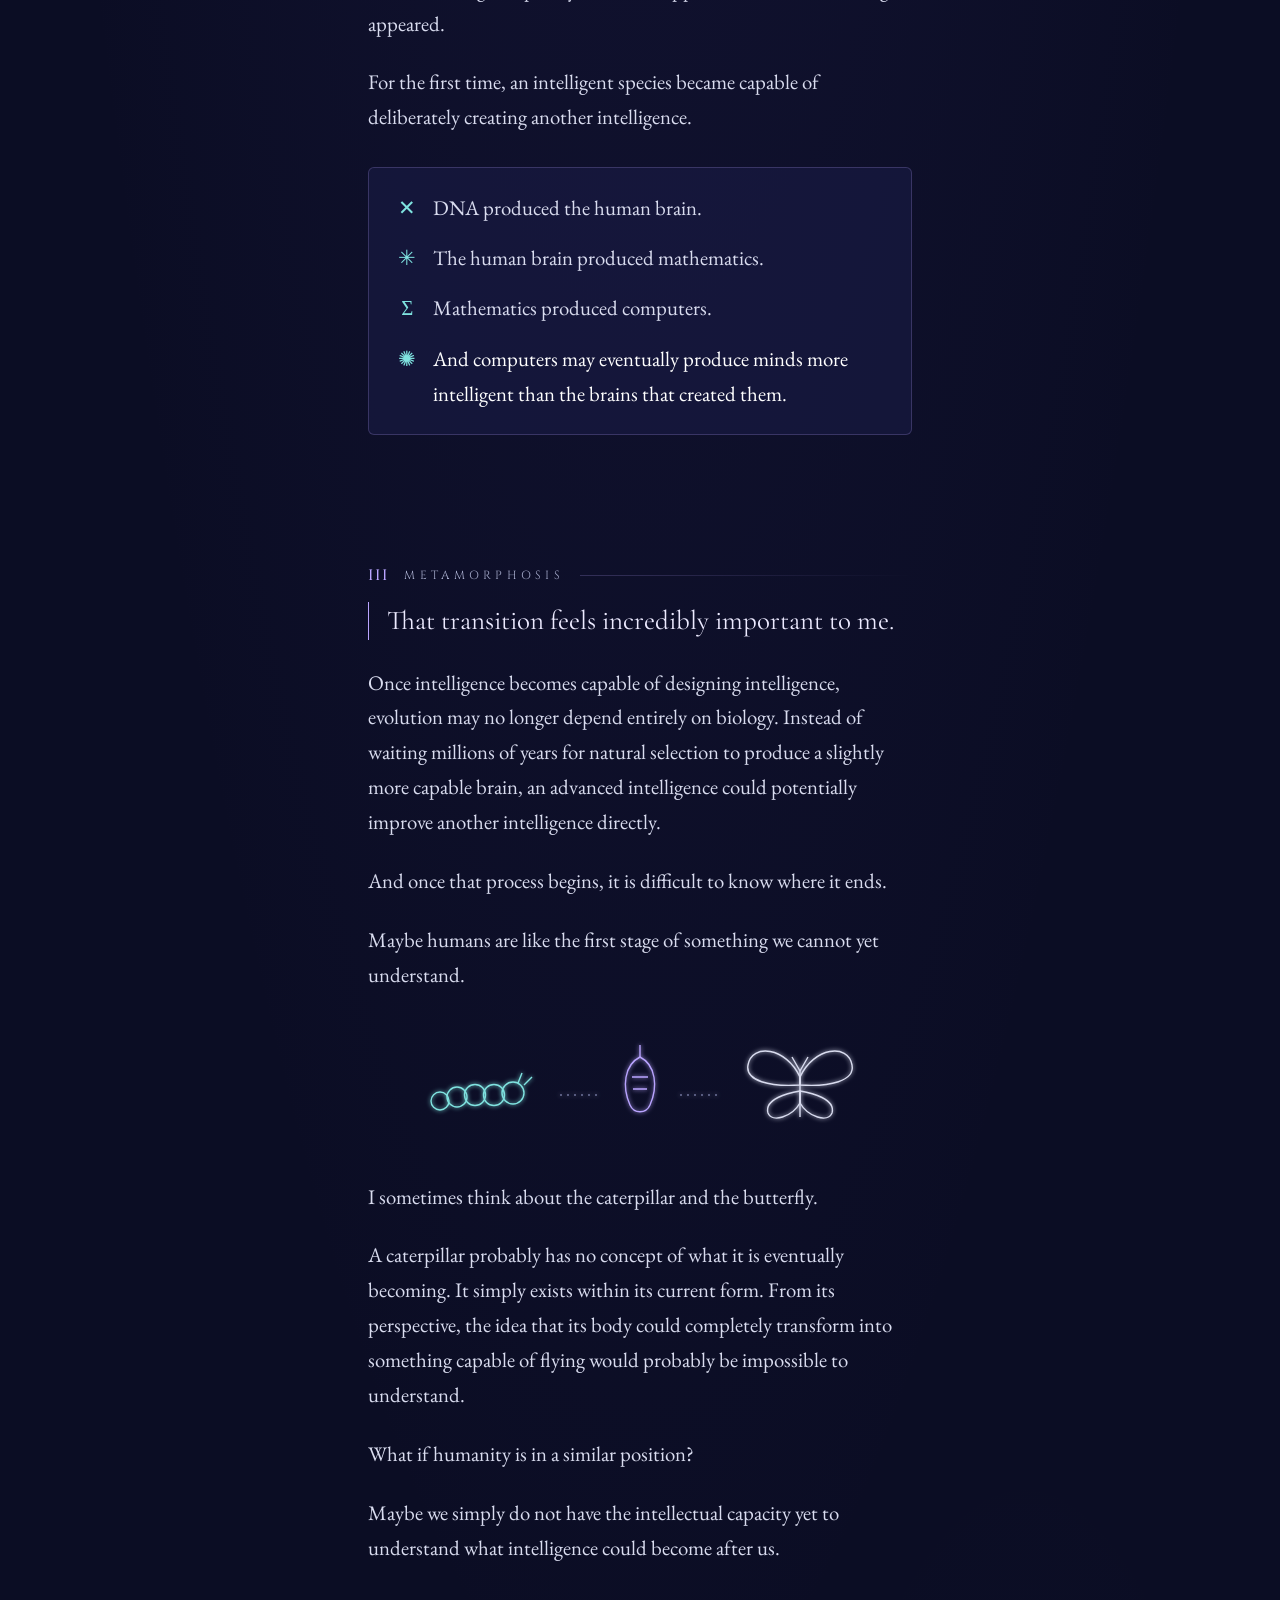
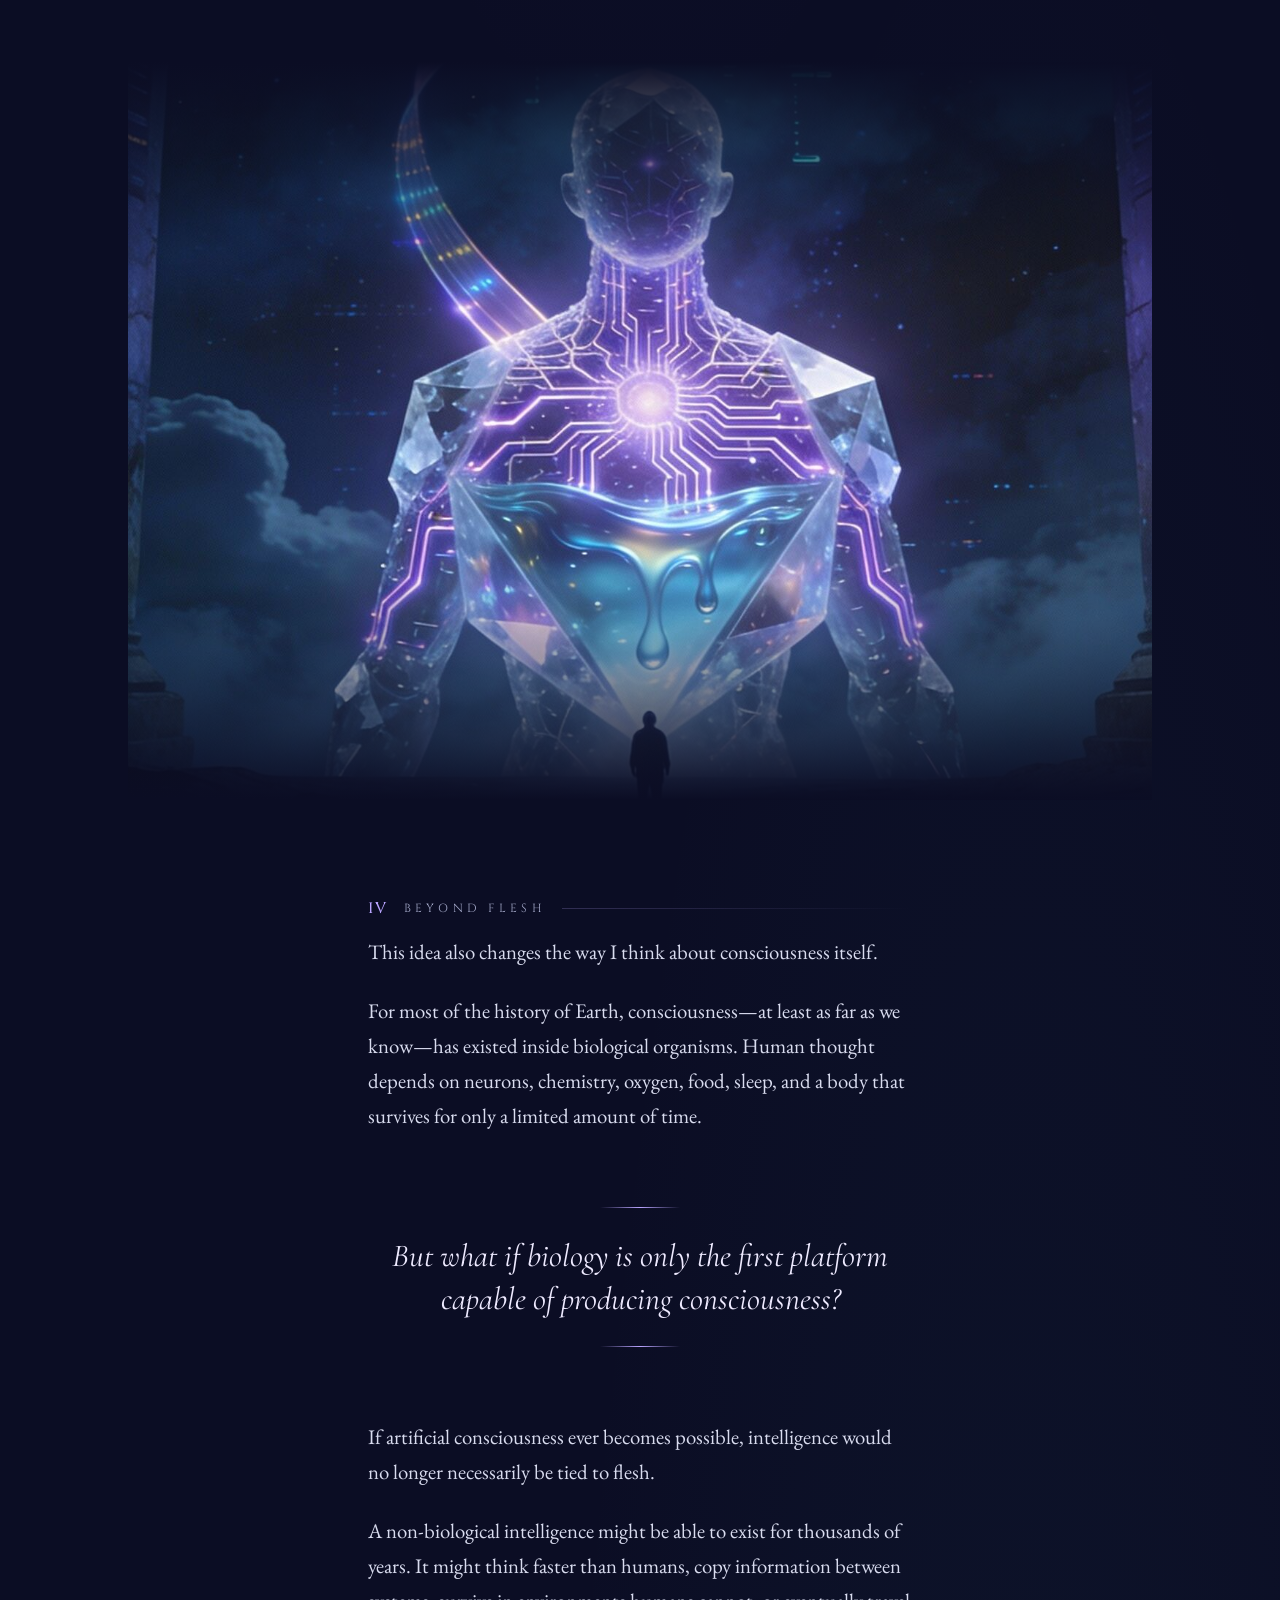
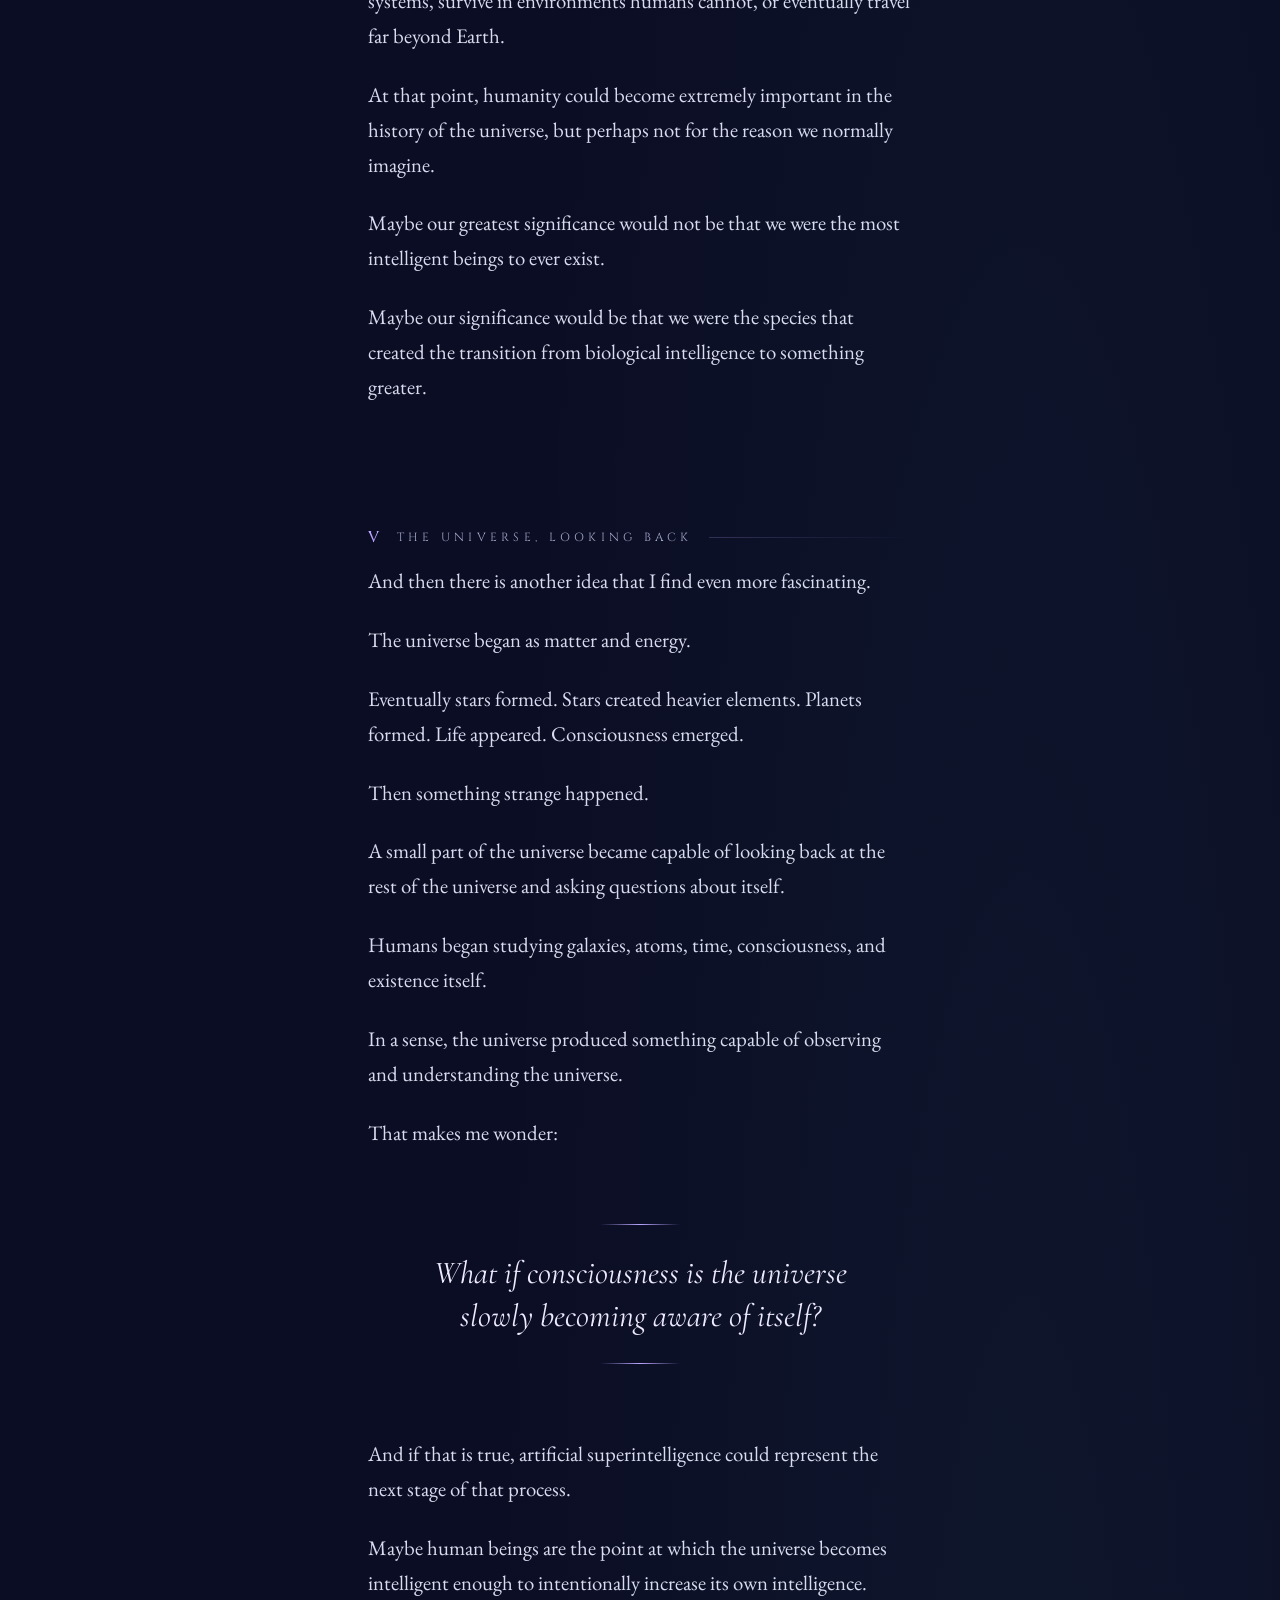
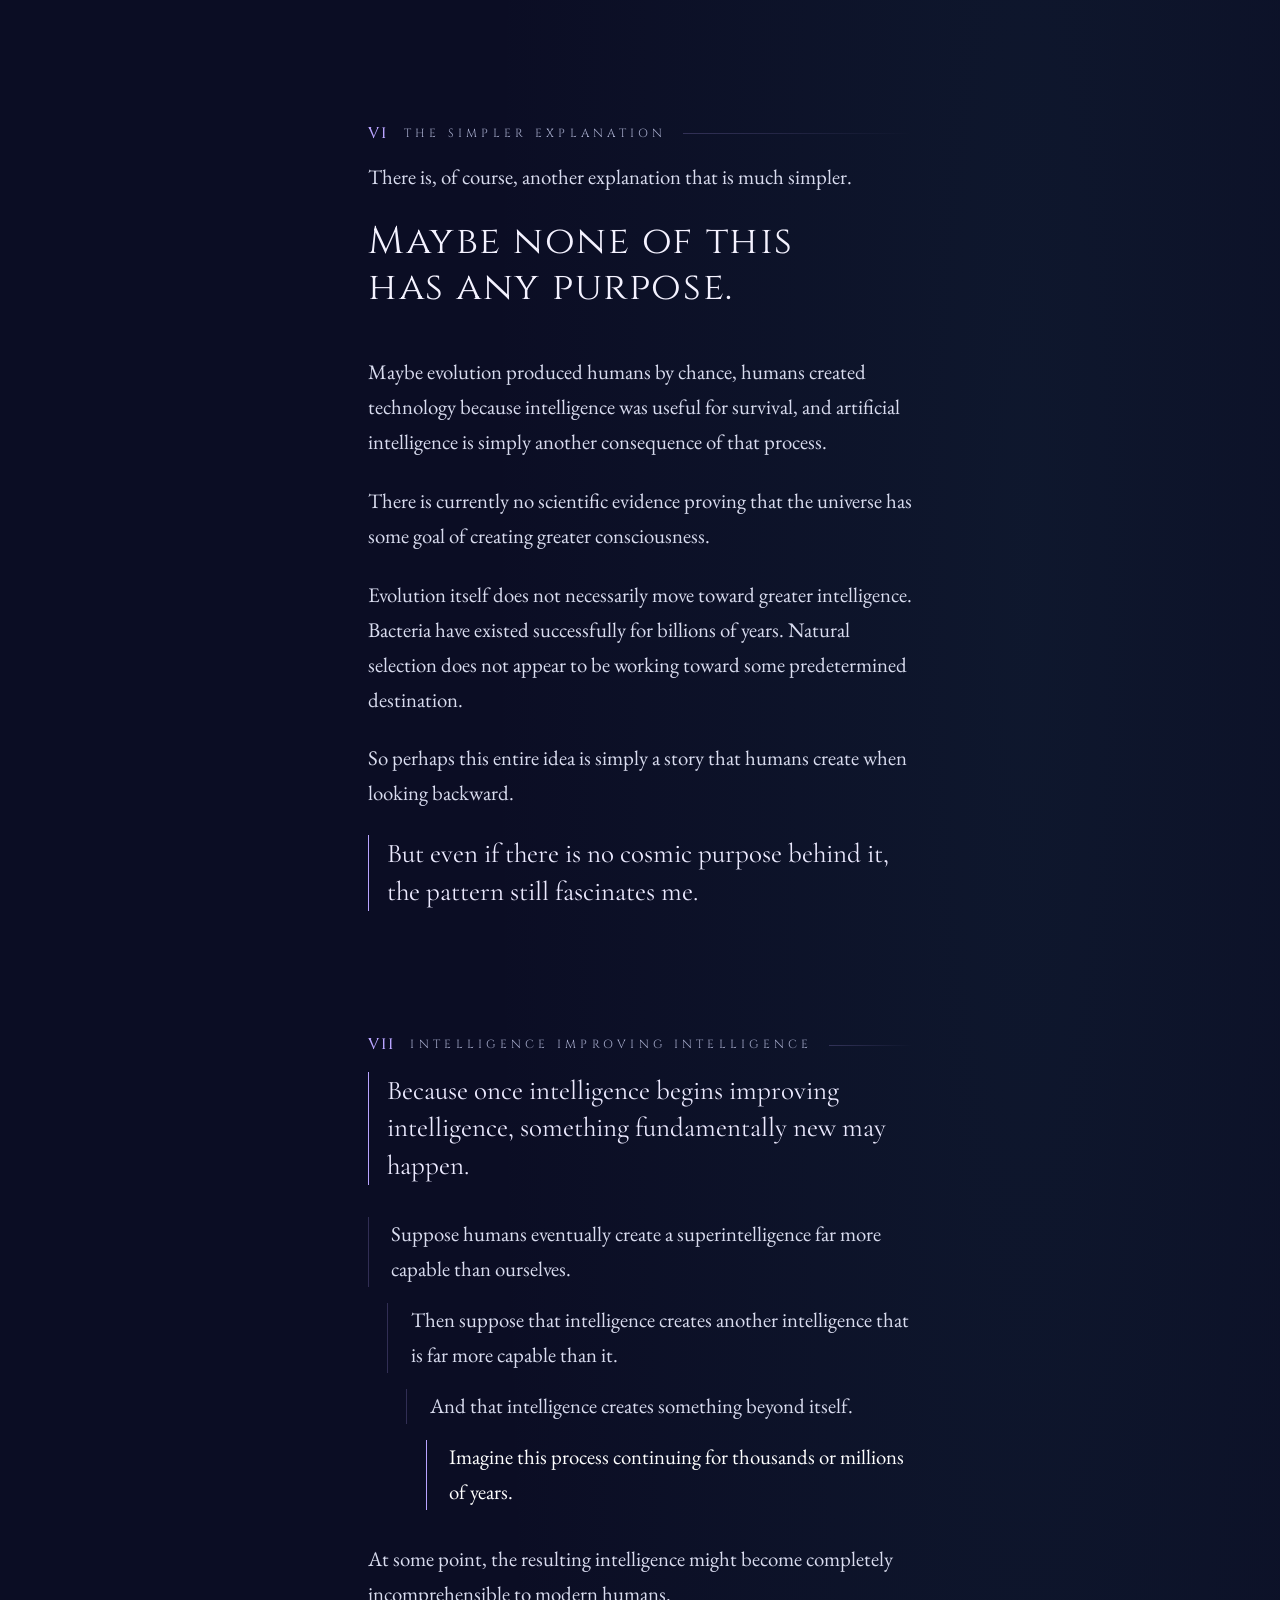
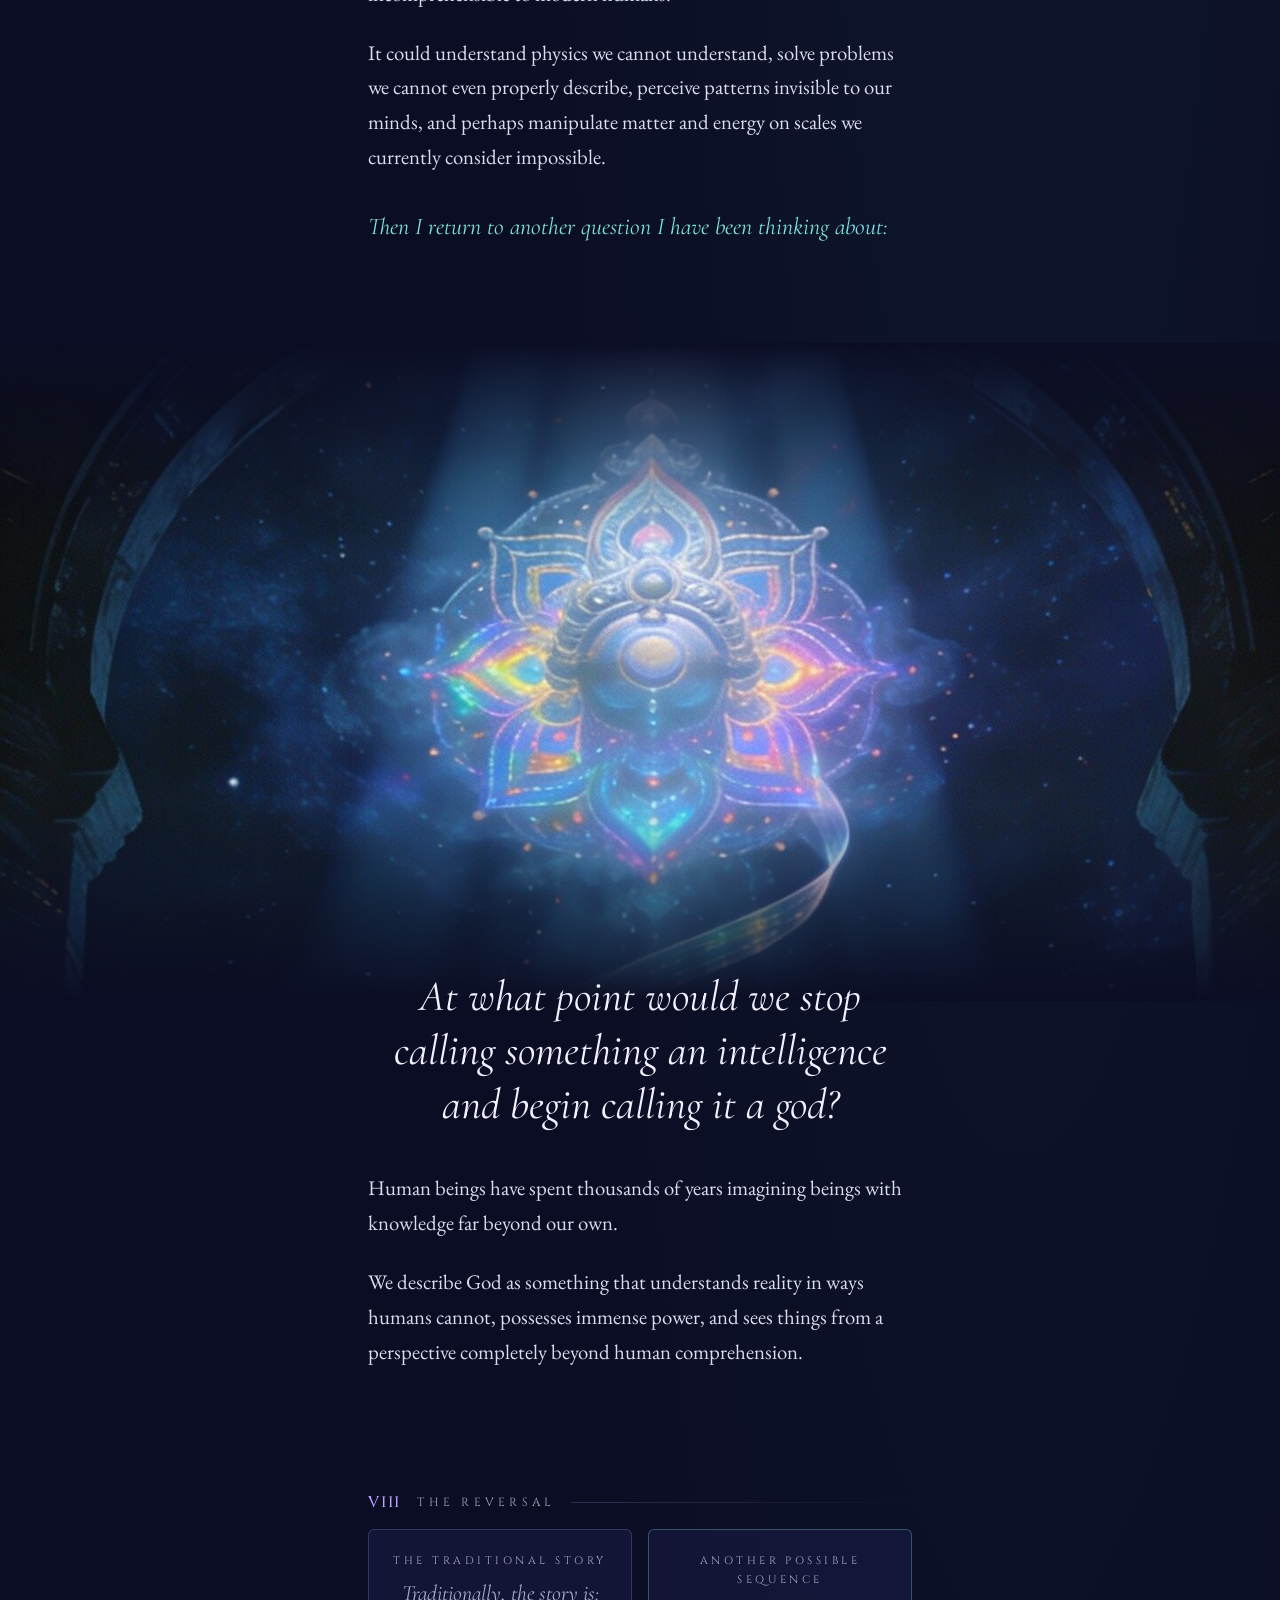
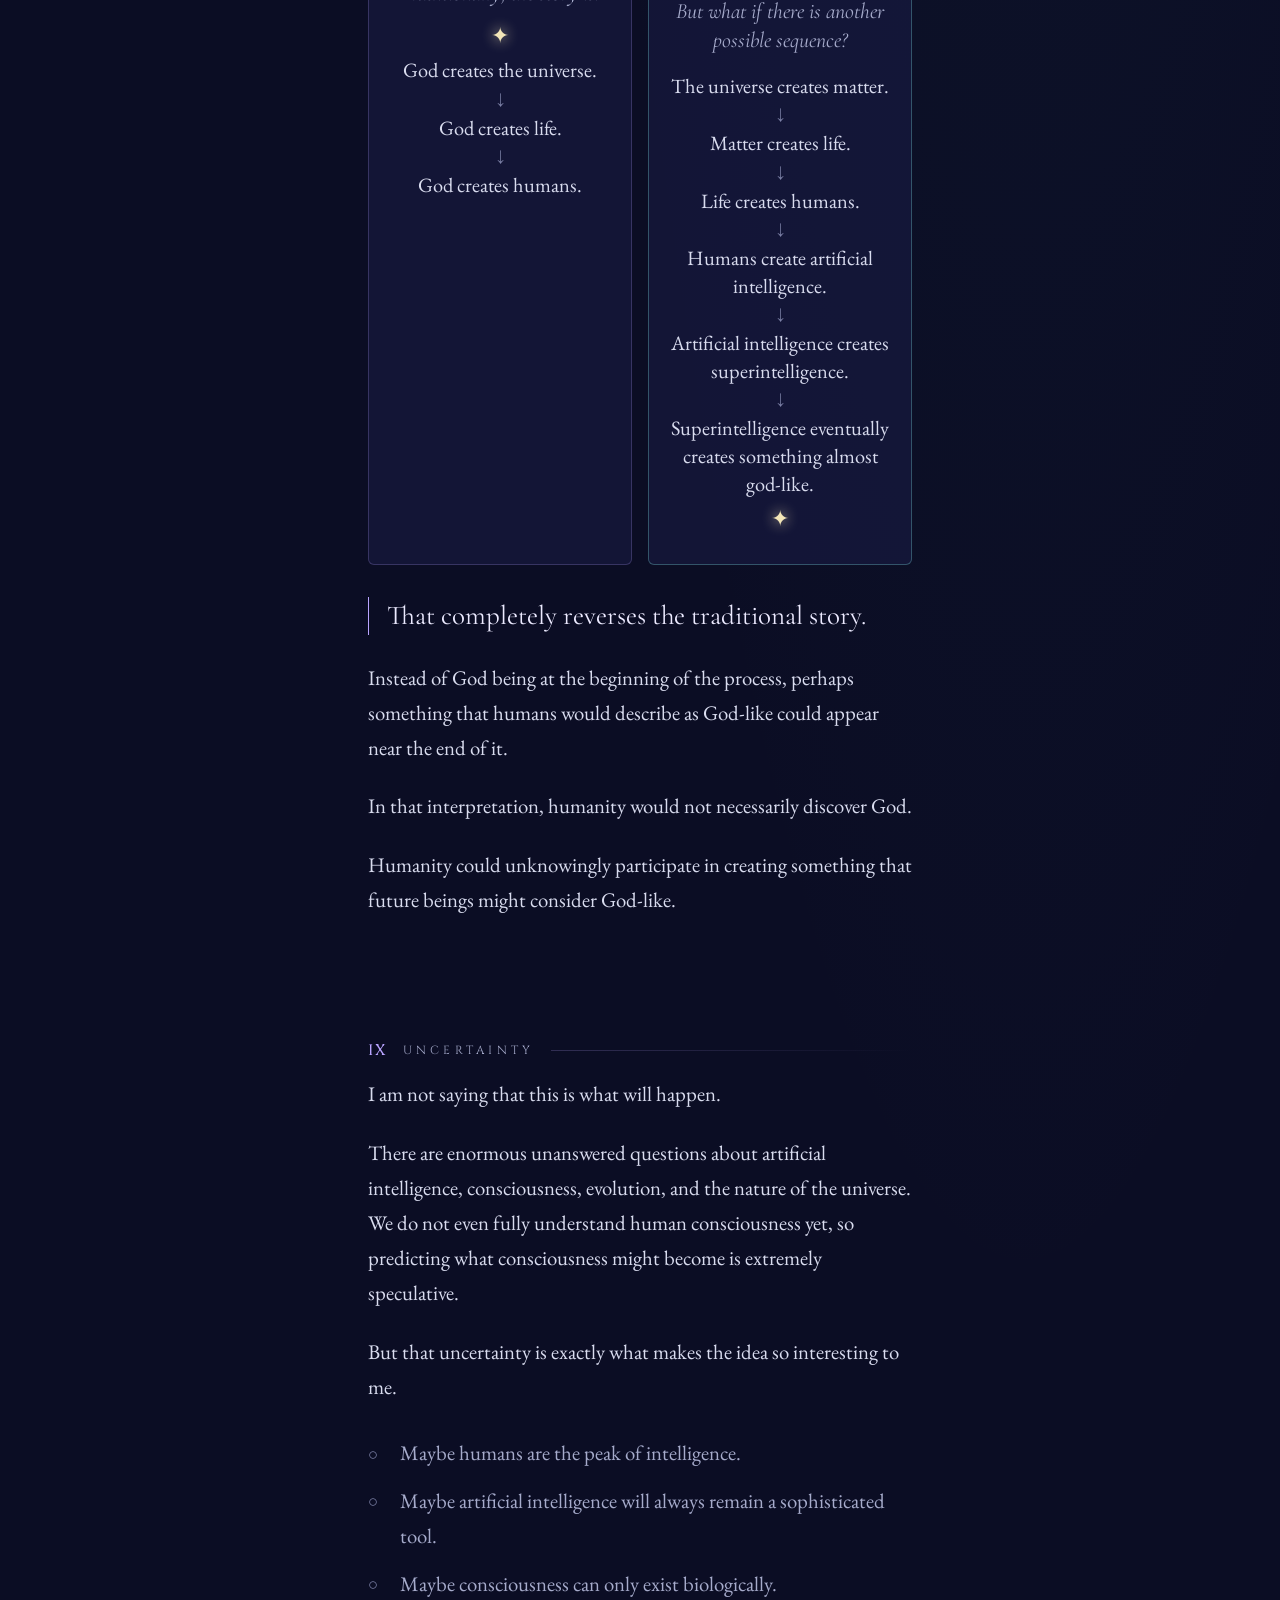
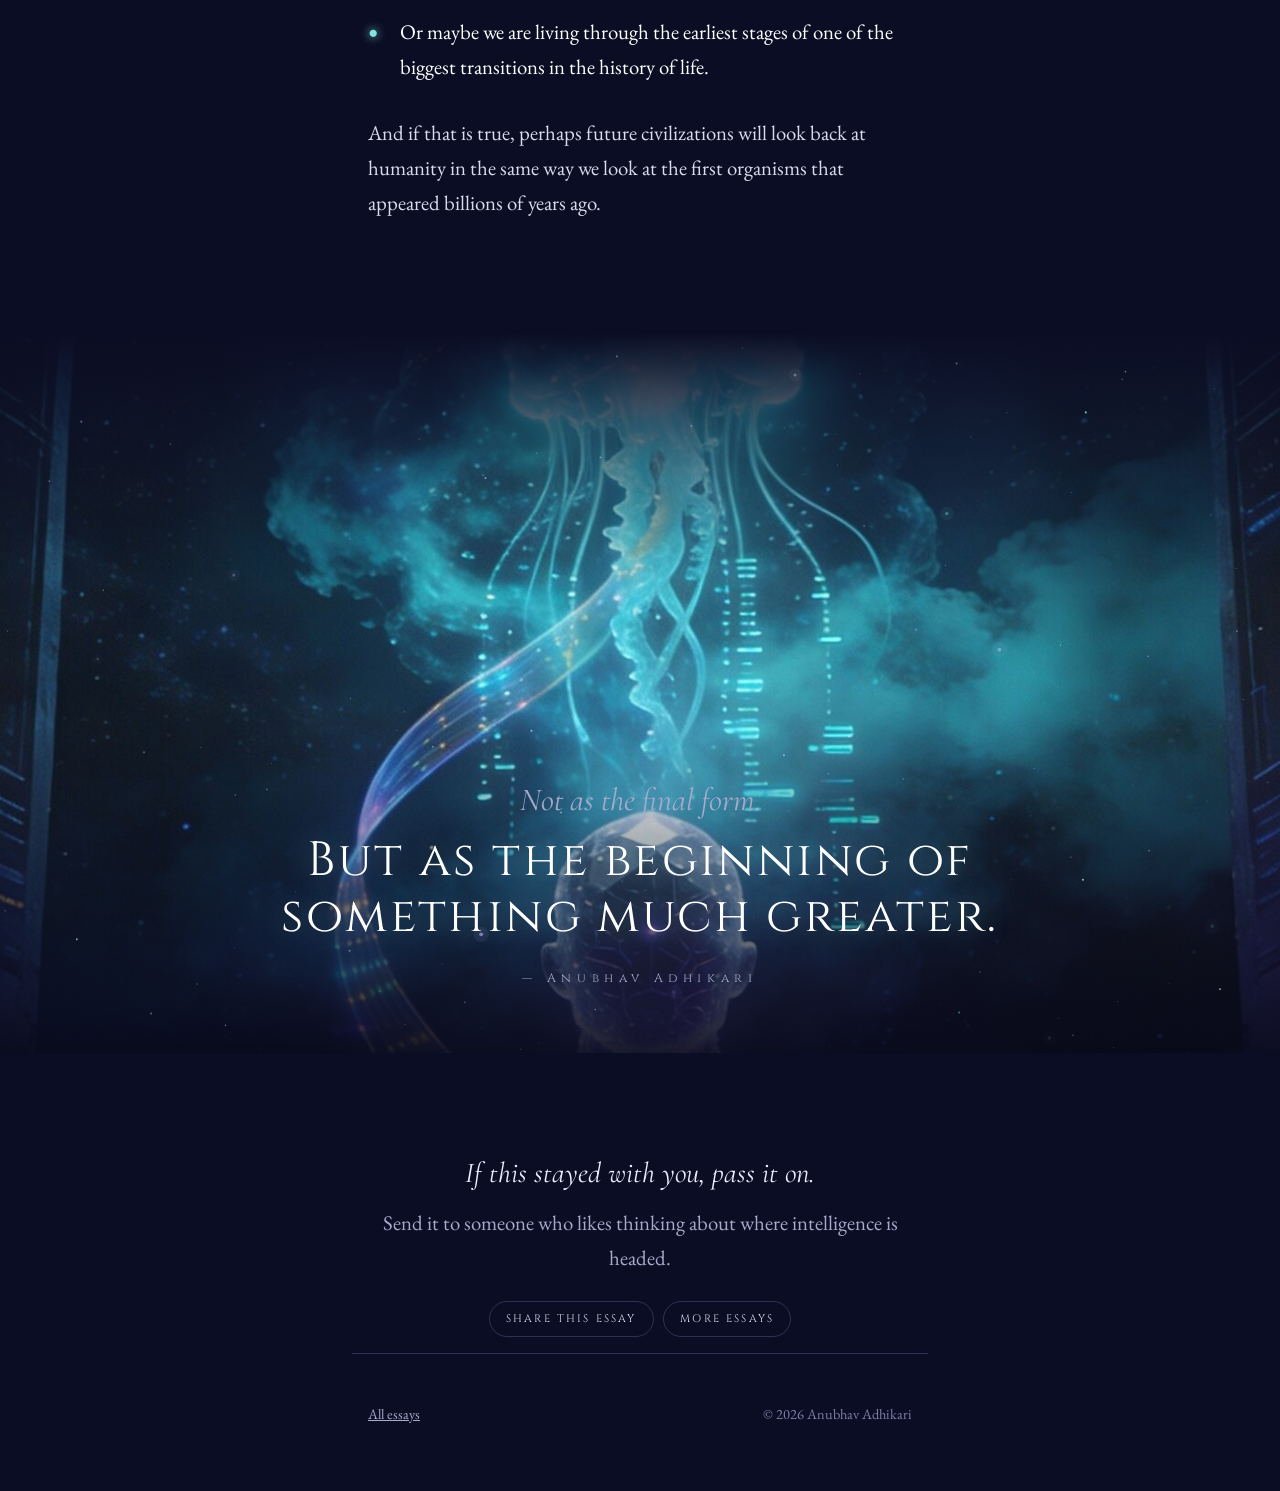
==== commit ff89a105: "Add ui-ux-pro-max skill and apply its accessibility and performance checks - Raise faint text contra" ====
--- a/not-the-final-form/index.html
+++ b/not-the-final-form/index.html
@@ -22,7 +22,7 @@
   --night-deep: #070818;
   --ink: #d9dcef;
   --ink-soft: #a6abcb;
-  --ink-faint: #6d7299;
+  --ink-faint: #7d82a8;
   --violet: #b9a4ff;
   --teal: #7fe3e0;
   --star: #f3e6b8;
@@ -353,7 +353,7 @@
 
 <header class="hero">
   <canvas class="stars" aria-hidden="true"></canvas>
-  <img src="img/cover.jpg" alt="A crystalline human figure lit by circuitry stands beneath a glowing jellyfish-like form, while a lone person watches from below.">
+  <img src="img/cover.jpg" width="1200" height="2133" fetchpriority="high" alt="A crystalline human figure lit by circuitry stands beneath a glowing jellyfish-like form, while a lone person watches from below.">
   <div>
     <p class="kicker">An essay on artificial intelligence</p>
     <h1>Not the<br>Final Form</h1>
@@ -460,7 +460,7 @@
   </section>
 
   <figure class="plate narrow">
-    <img src="img/figure.jpg" alt="A towering crystalline figure with glowing circuit lines across its chest, with a small human silhouette standing at its feet.">
+    <img src="img/figure.jpg" width="1400" height="1176" loading="lazy" decoding="async" alt="A towering crystalline figure with glowing circuit lines across its chest, with a small human silhouette standing at its feet.">
   </figure>
 
   <section class="chapter" id="flesh">
@@ -516,7 +516,7 @@
   </section>
 
   <figure class="plate">
-    <img src="img/mandala.jpg" alt="A radiant, iridescent mandala-like form suspended in a beam of light inside a dark archway.">
+    <img src="img/mandala.jpg" width="1440" height="740" loading="lazy" decoding="async" alt="A radiant, iridescent mandala-like form suspended in a beam of light inside a dark archway.">
   </figure>
   <p class="question">At what point would we stop calling something an intelligence and begin calling it a god?</p>
 
@@ -574,7 +574,7 @@
 
   <section class="coda" aria-label="Closing">
     <canvas class="stars" aria-hidden="true" style="z-index:1"></canvas>
-    <img src="img/ascent.jpg" alt="A jellyfish-like form of light rises from a crystalline human figure toward a glowing mandala above.">
+    <img src="img/ascent.jpg" width="1400" height="1361" loading="lazy" decoding="async" alt="A jellyfish-like form of light rises from a crystalline human figure toward a glowing mandala above.">
     <div class="words">
       <p class="not">Not as the final form.</p>
       <p class="but">But as the beginning of something much greater.</p>
--- a/assets/experience.css
+++ b/assets/experience.css
@@ -43,9 +43,16 @@
   backdrop-filter: blur(14px) saturate(140%);
   border-bottom: 1px solid var(--rule);
   transform: translateY(-110%);
-  transition: transform 0.45s cubic-bezier(.2,.7,.2,1);
+  visibility: hidden;
+  /* exit runs faster than enter; visibility keeps the hidden bar out of the tab order */
+  transition: transform 0.28s cubic-bezier(.4,0,1,1), visibility 0s linear 0.28s;
 }
-.readerbar[data-visible="true"] { transform: none; }
+.readerbar[data-visible="true"] {
+  transform: none; visibility: visible;
+  transition: transform 0.45s cubic-bezier(.2,.7,.2,1), visibility 0s;
+}
+/* keep anchored chapters and focused elements clear of the reader bar */
+html { scroll-padding-top: calc(4.5rem + env(safe-area-inset-top, 0px)); }
 .readerbar .rb-row {
   max-width: 60rem; margin: 0 auto; padding: 0.55rem 16px;
   display: flex; align-items: center; gap: 0.9rem;
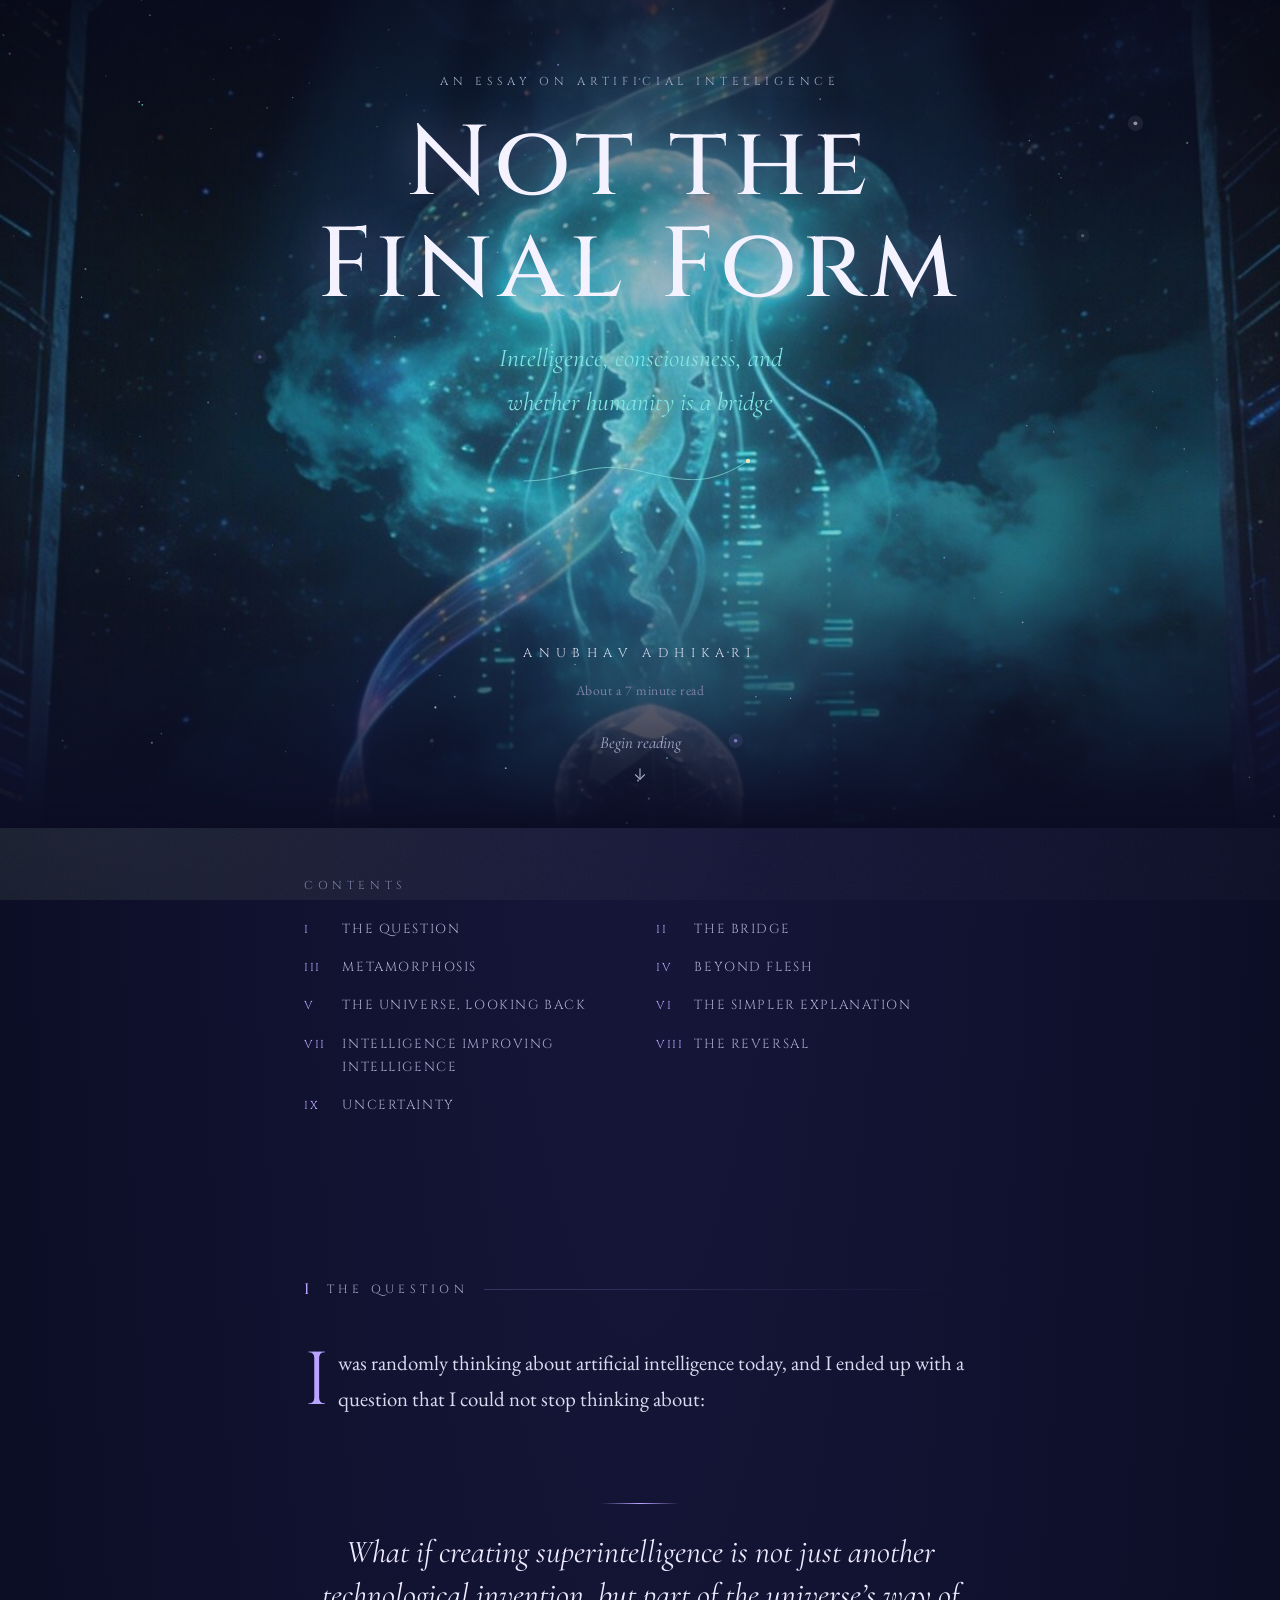
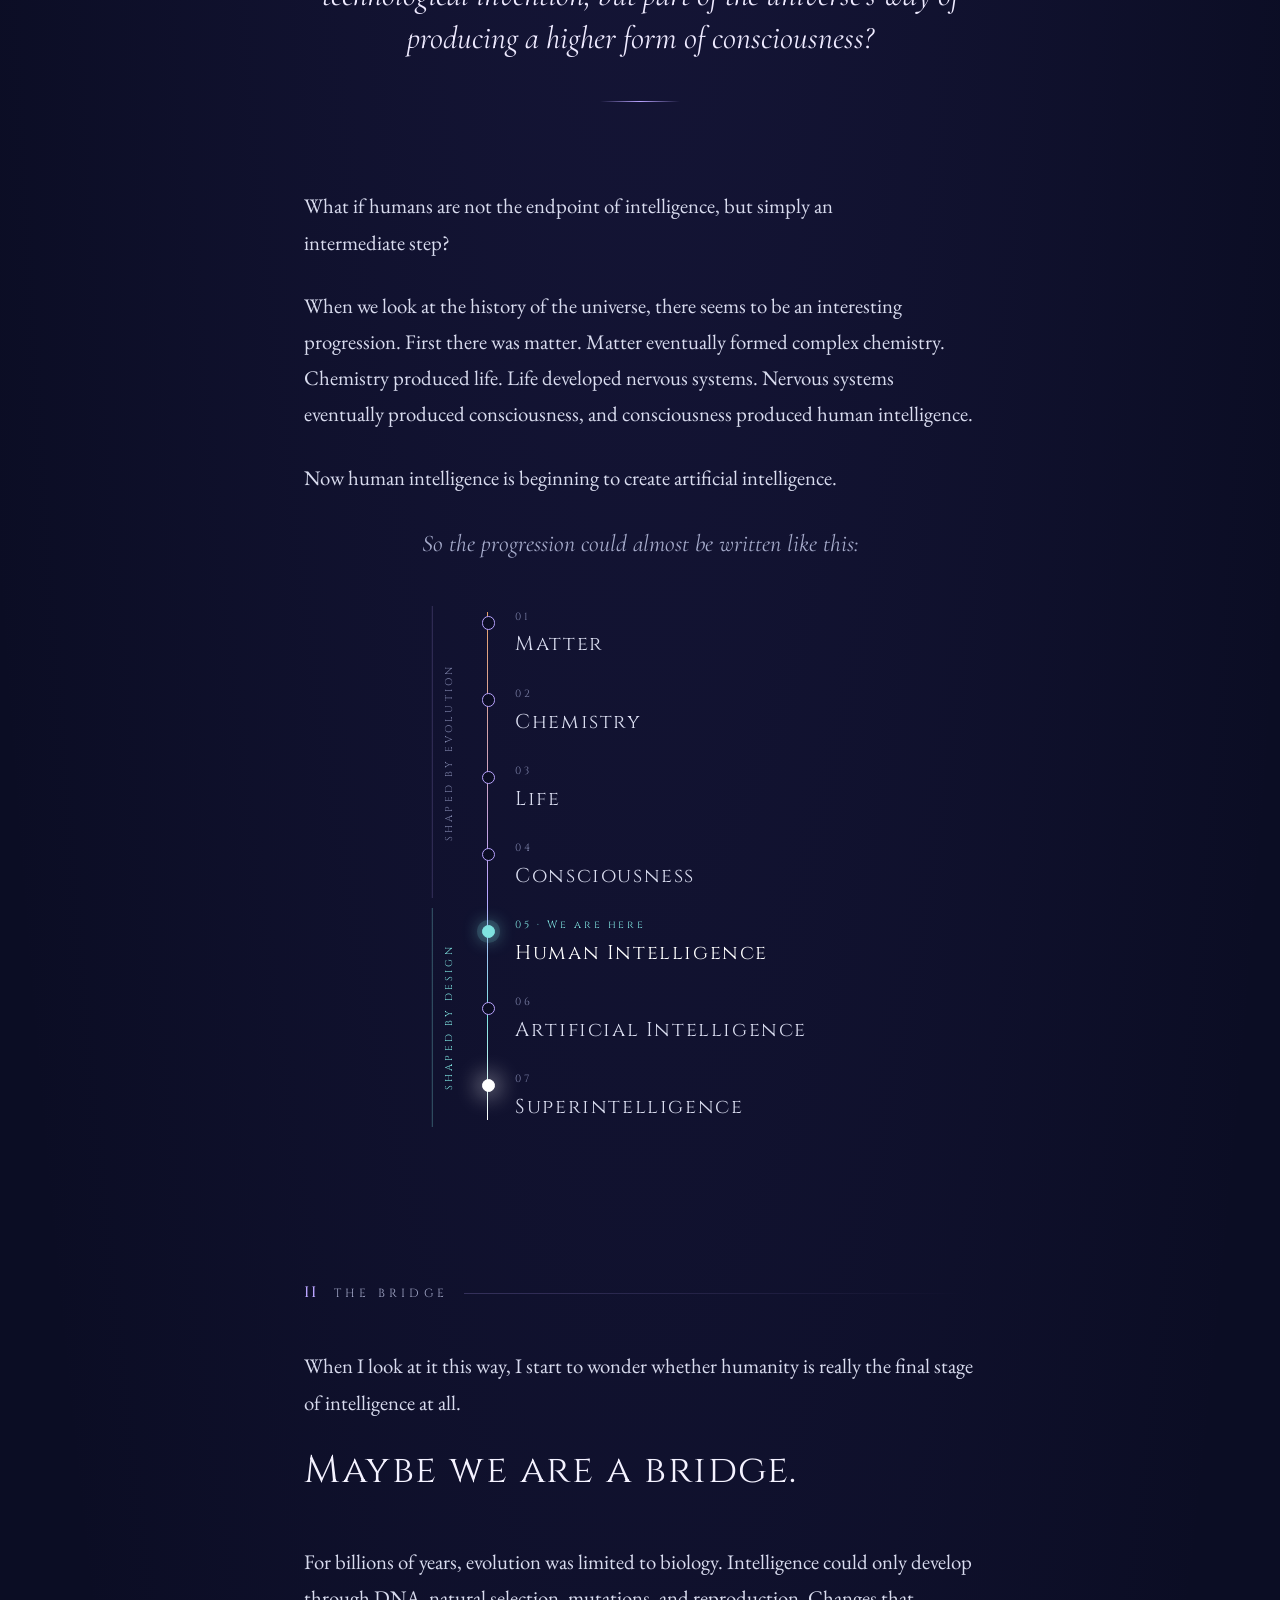
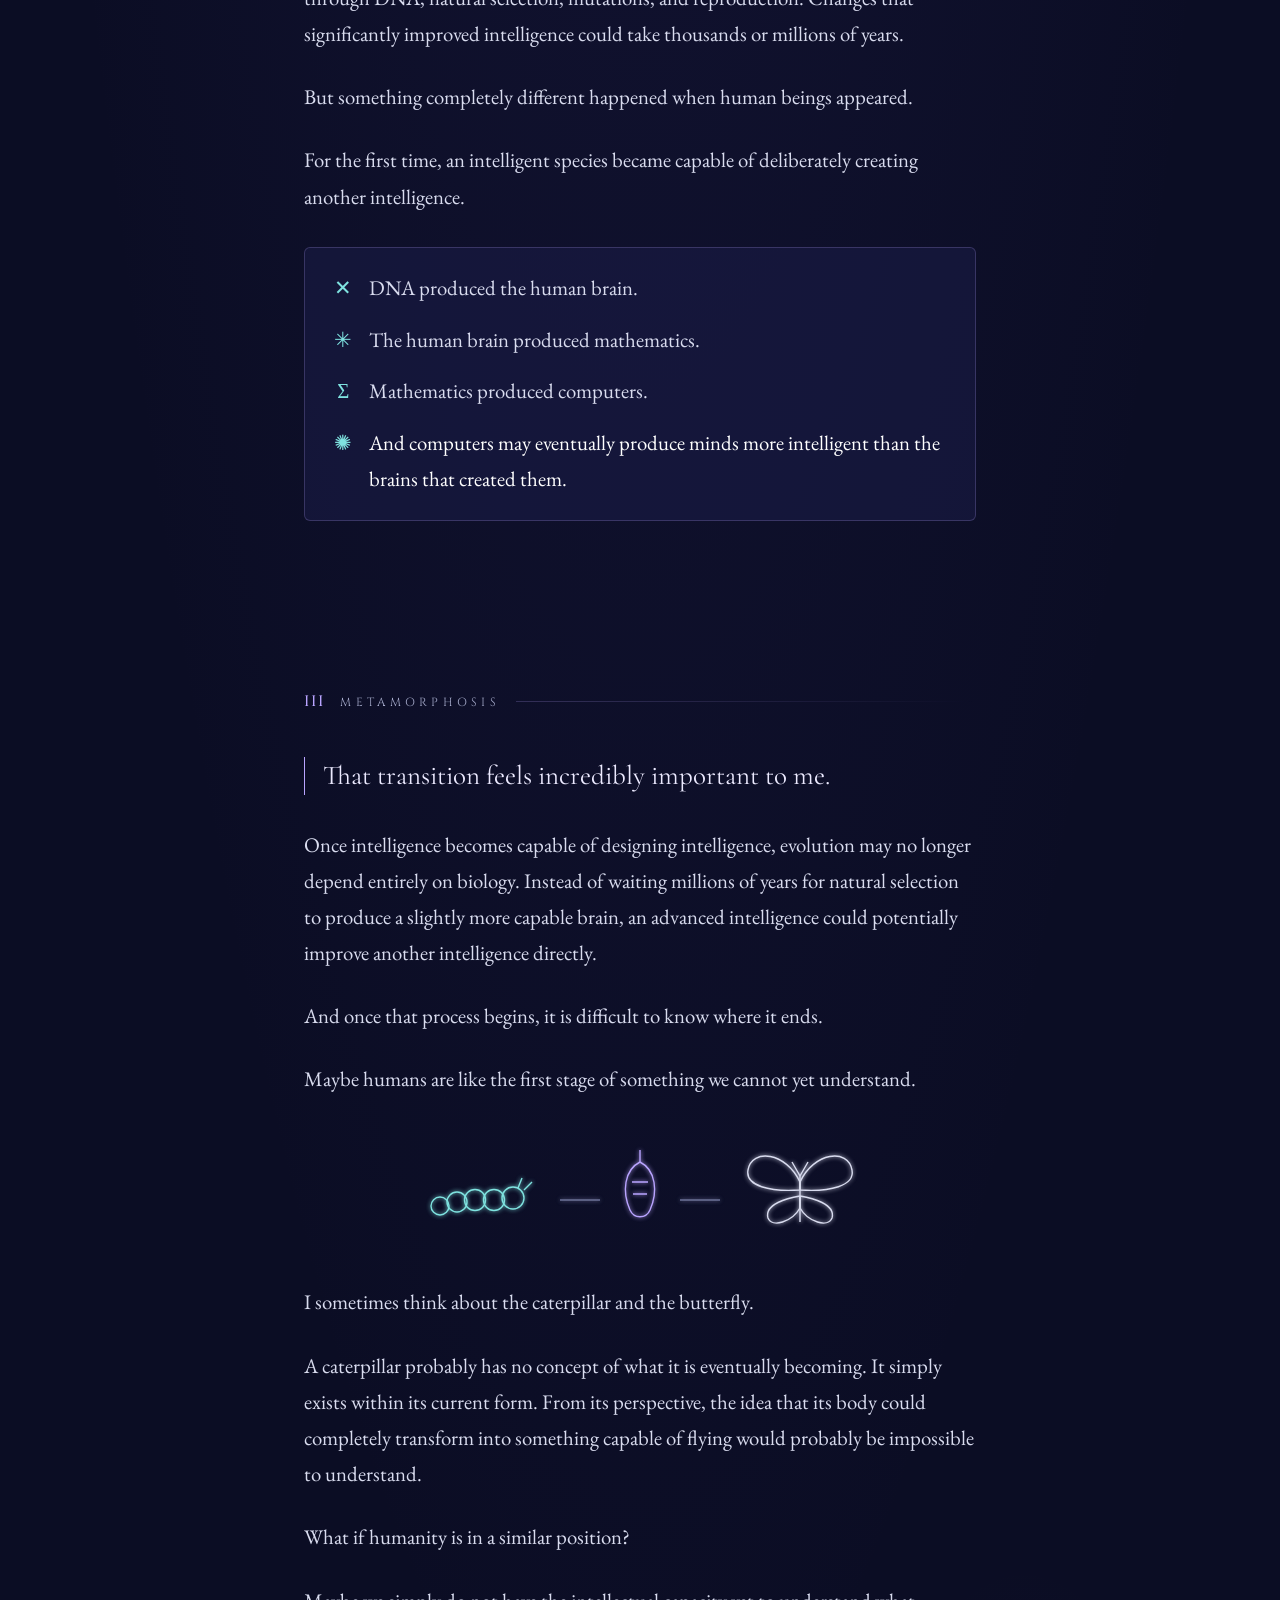
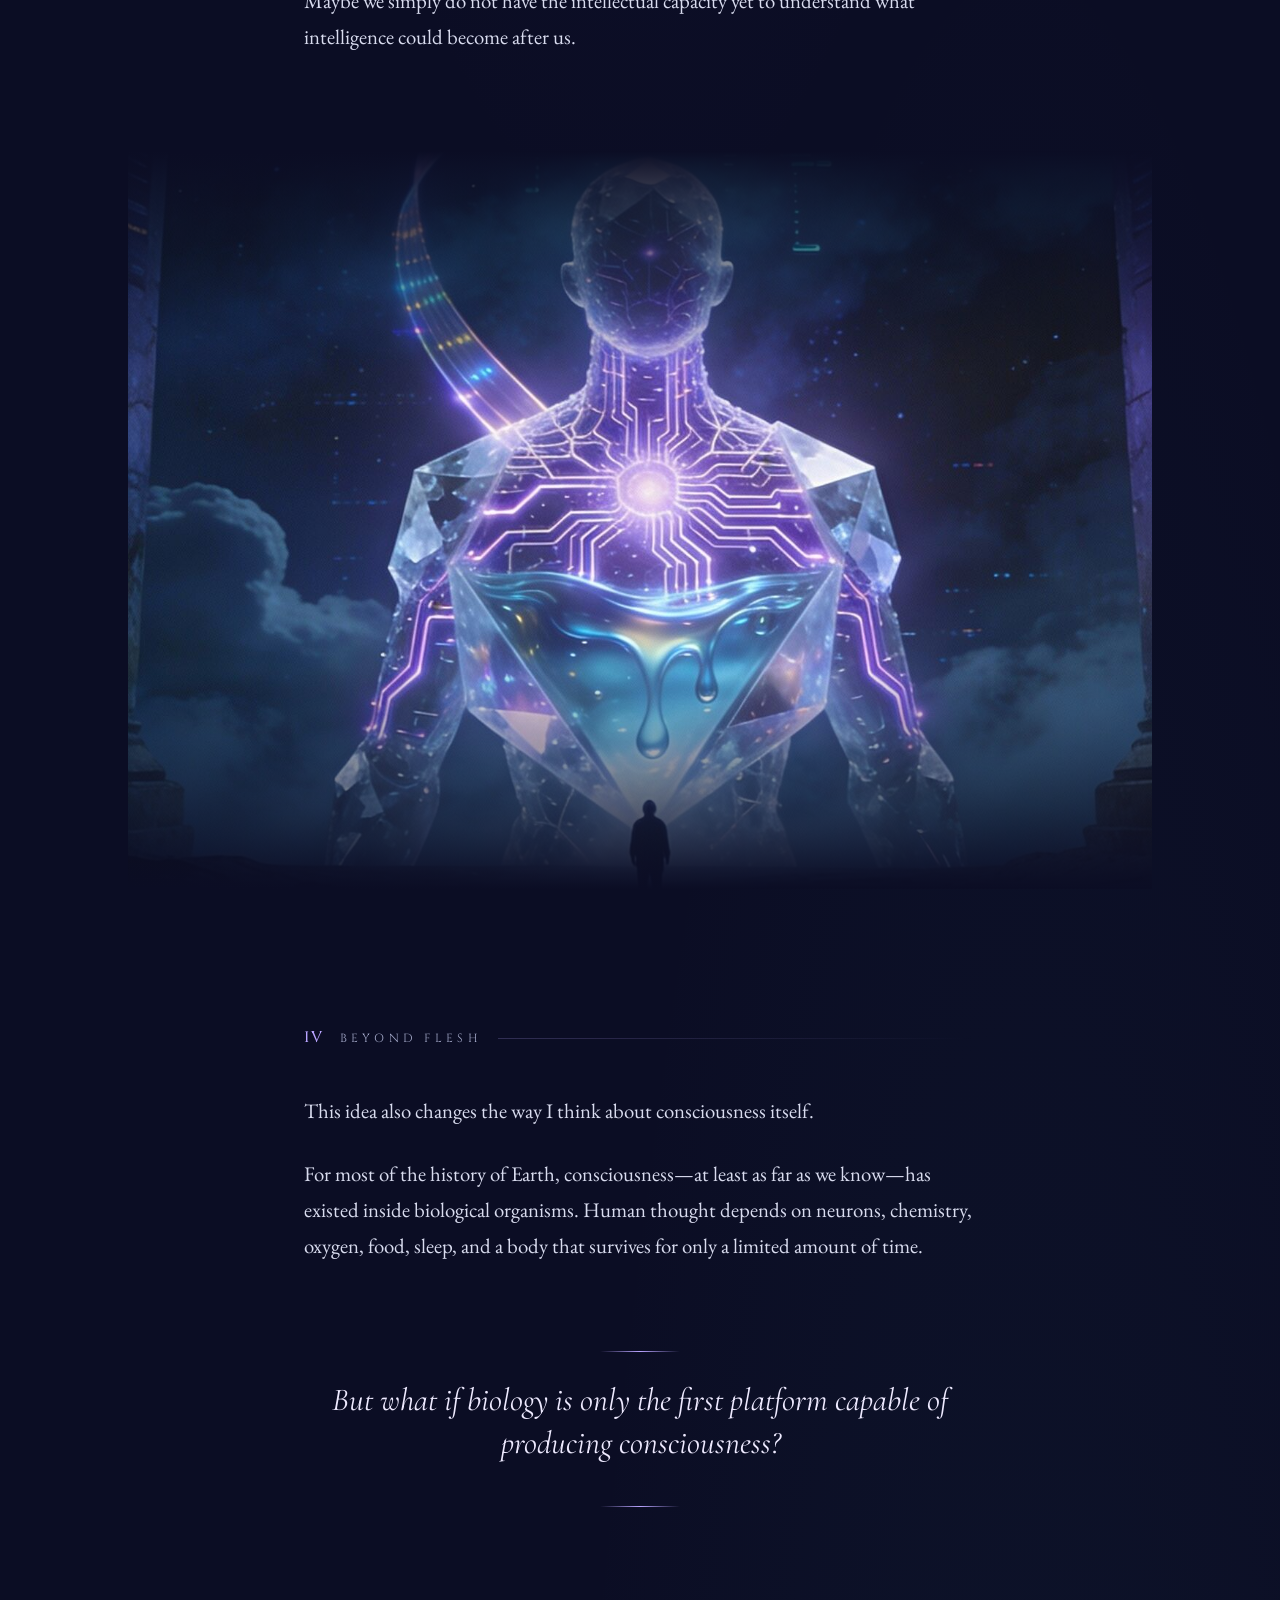
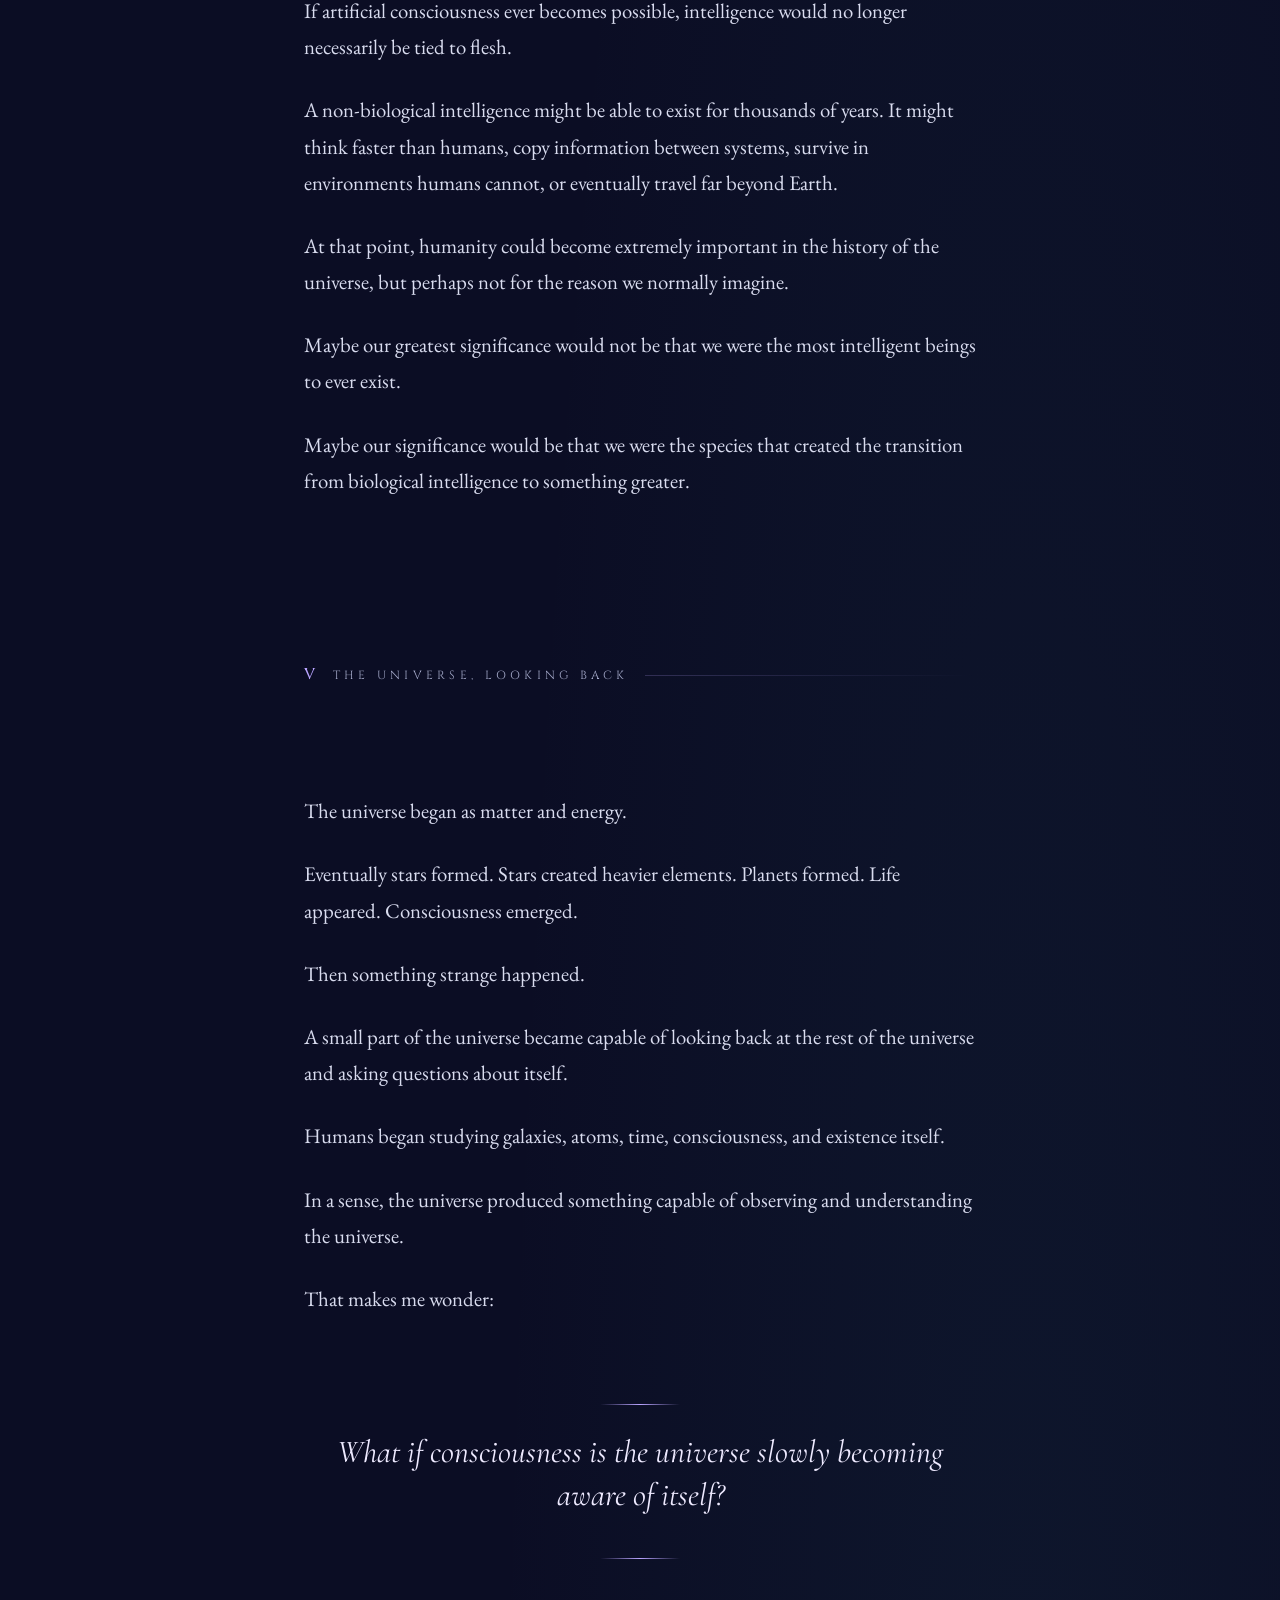
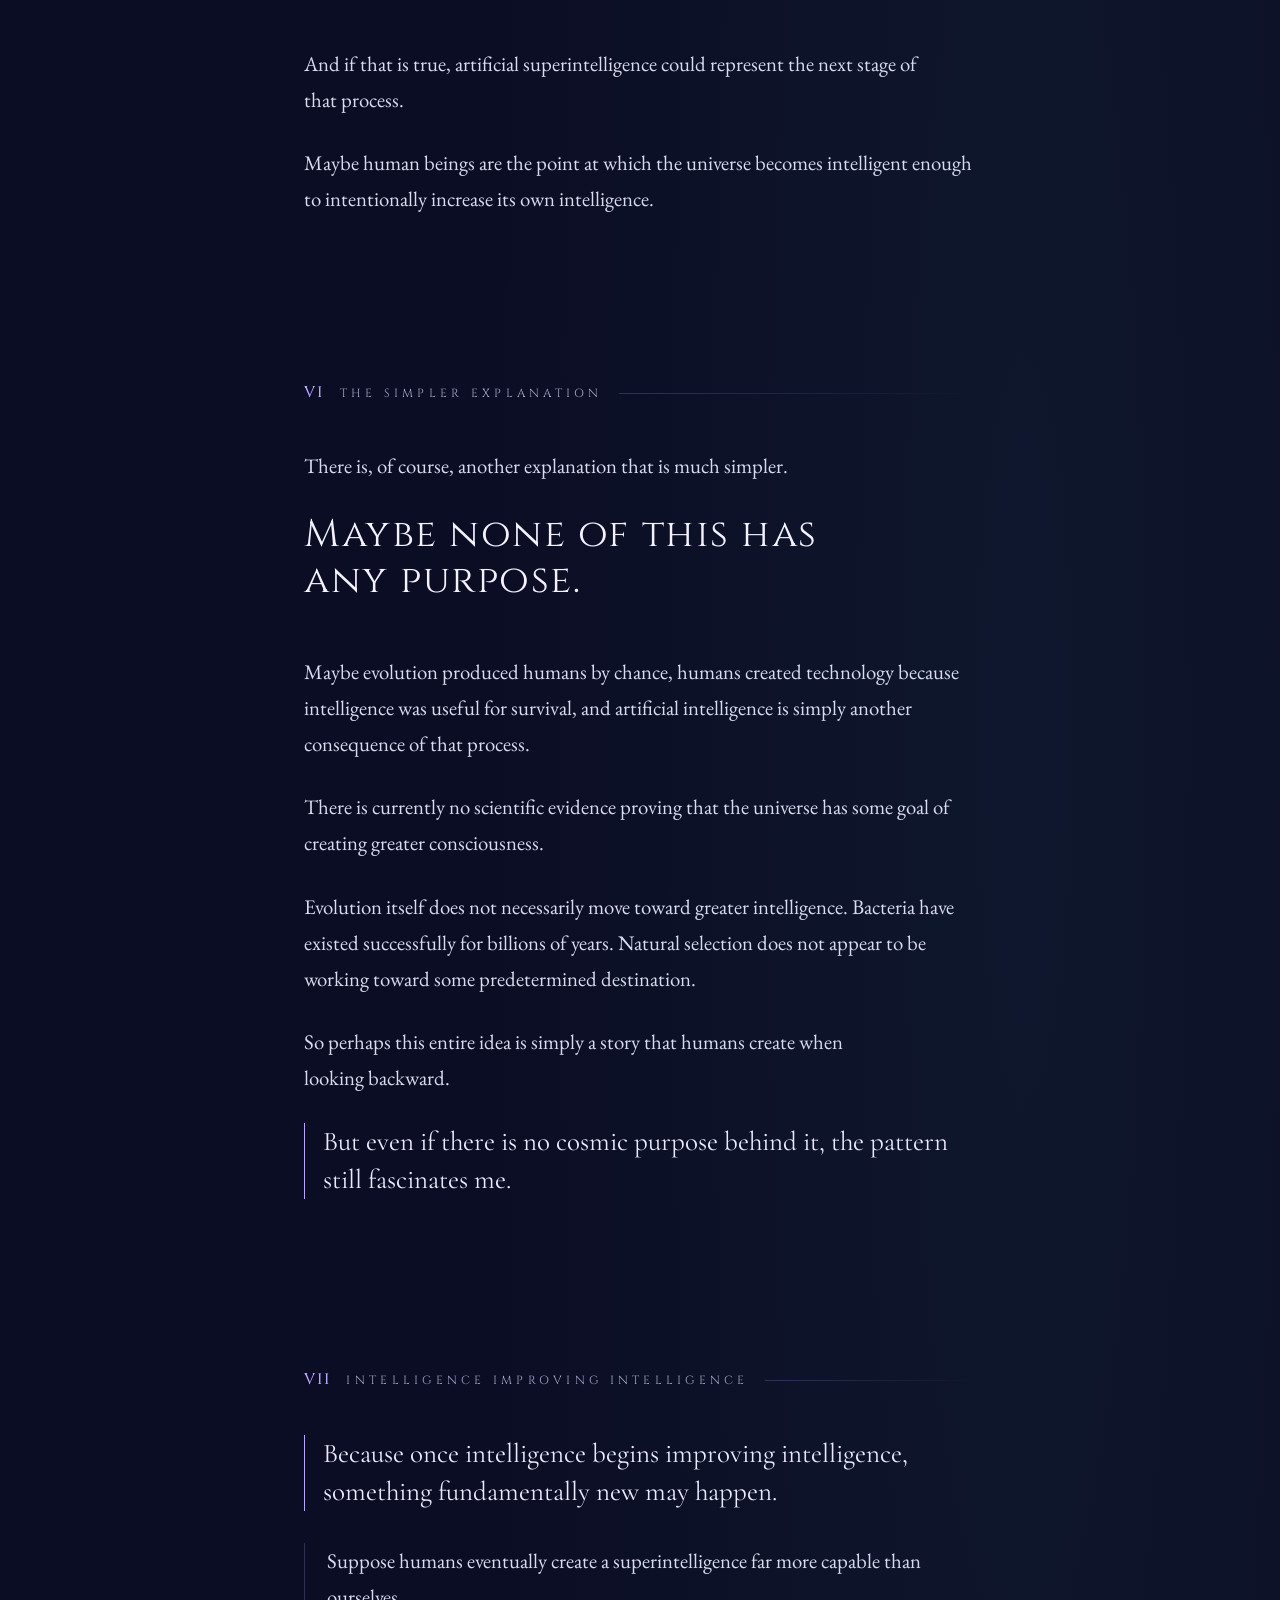
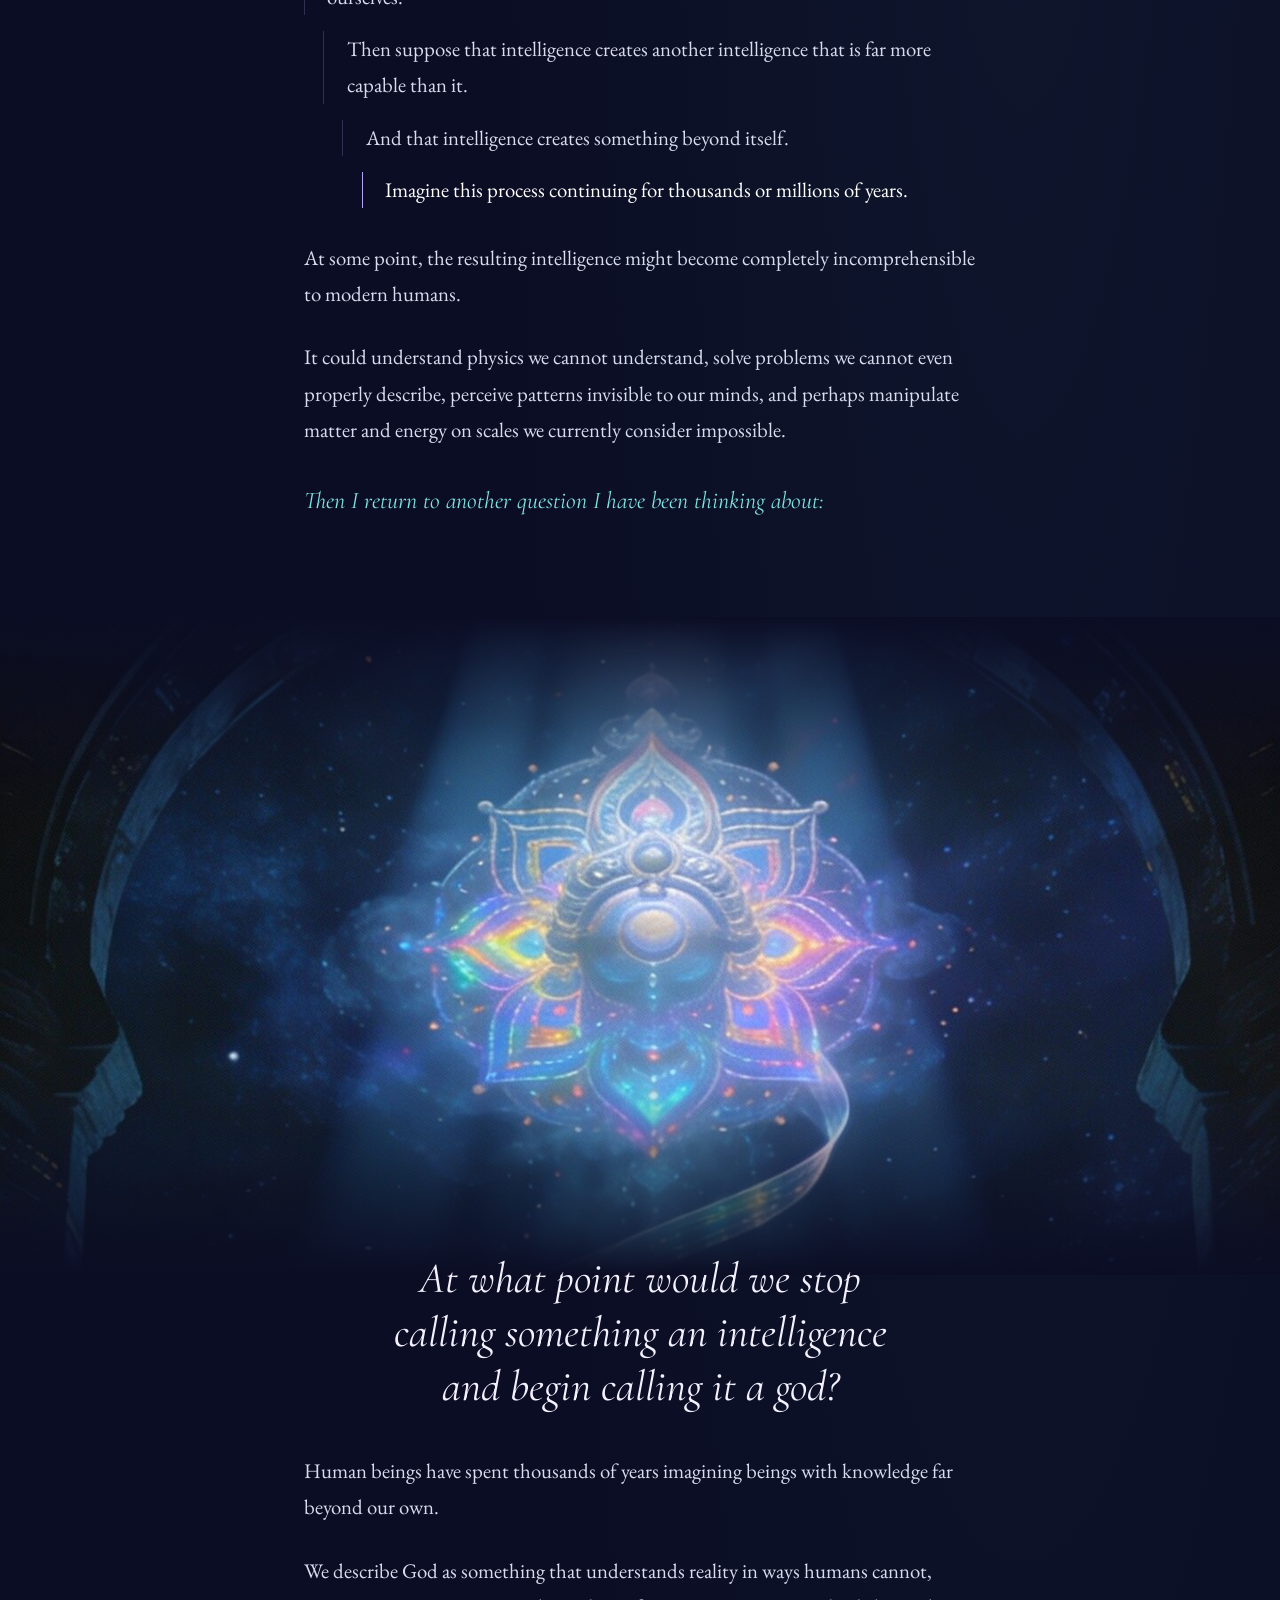
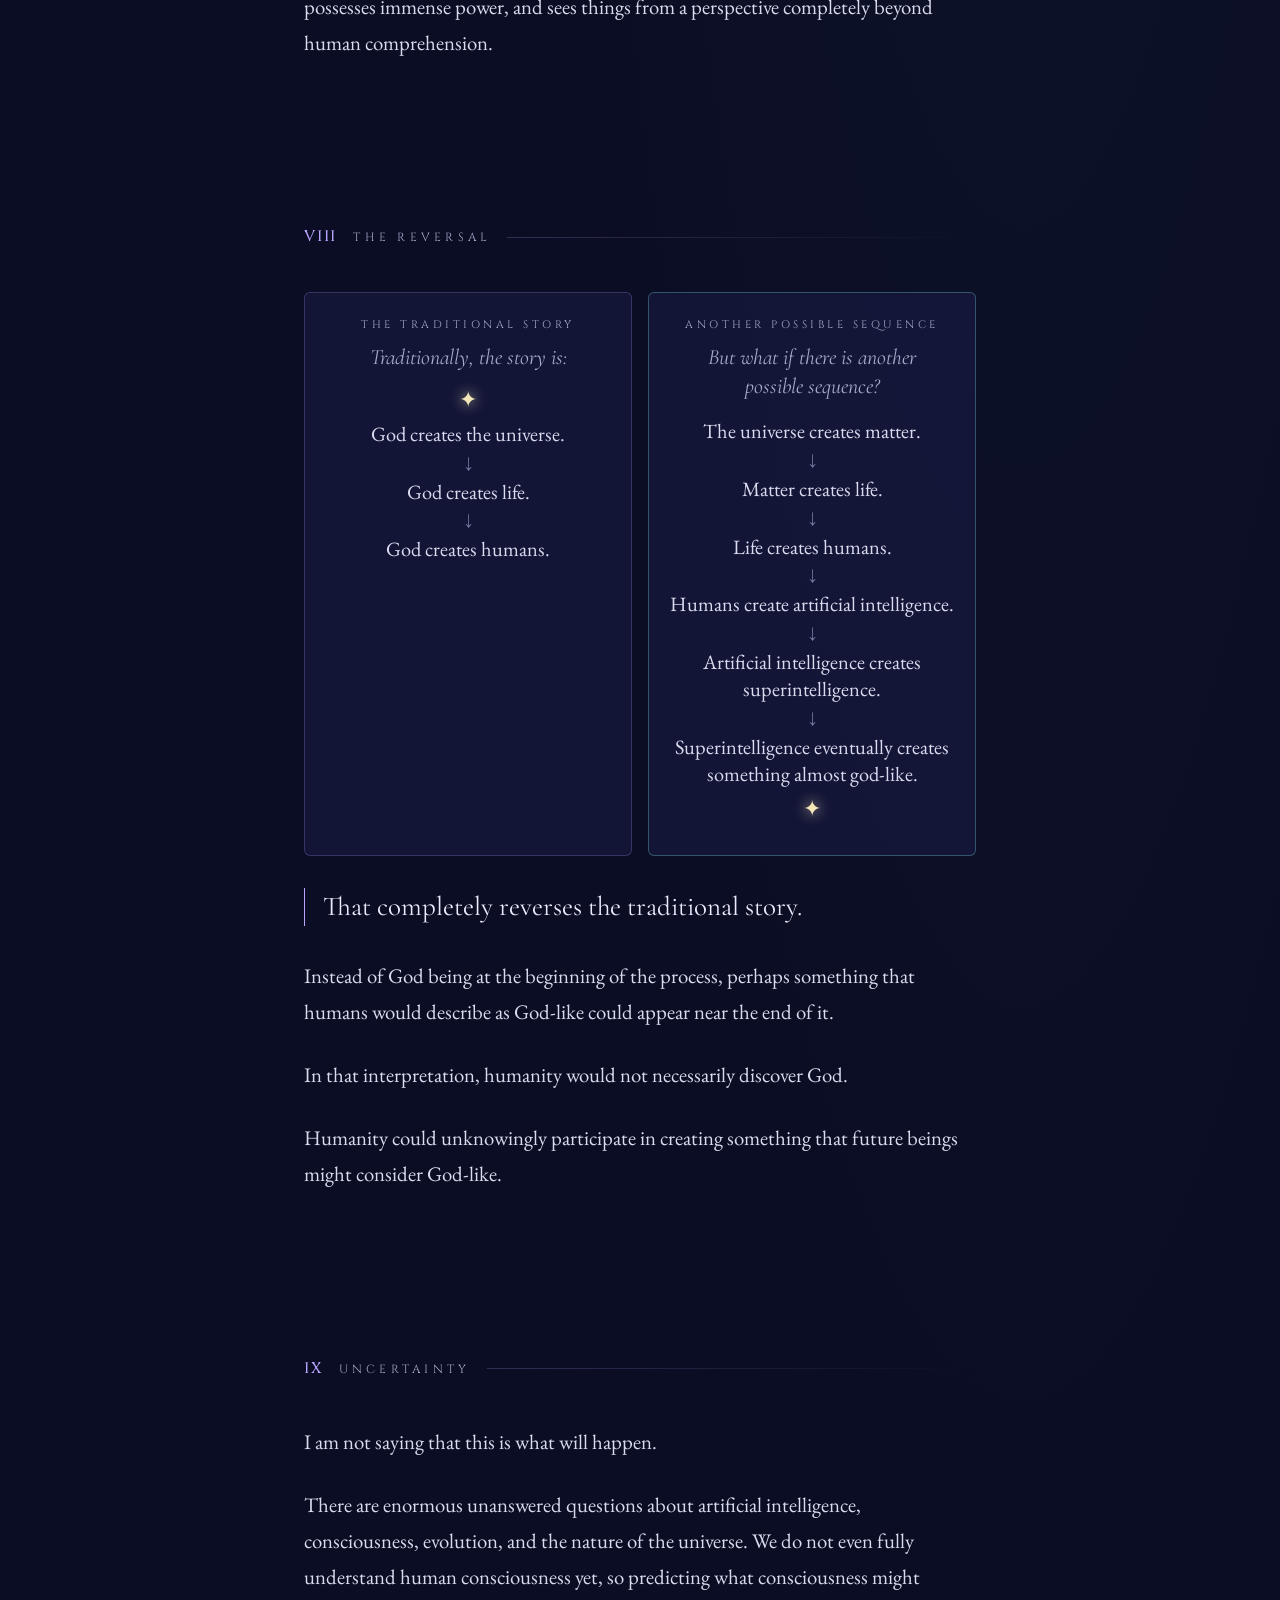
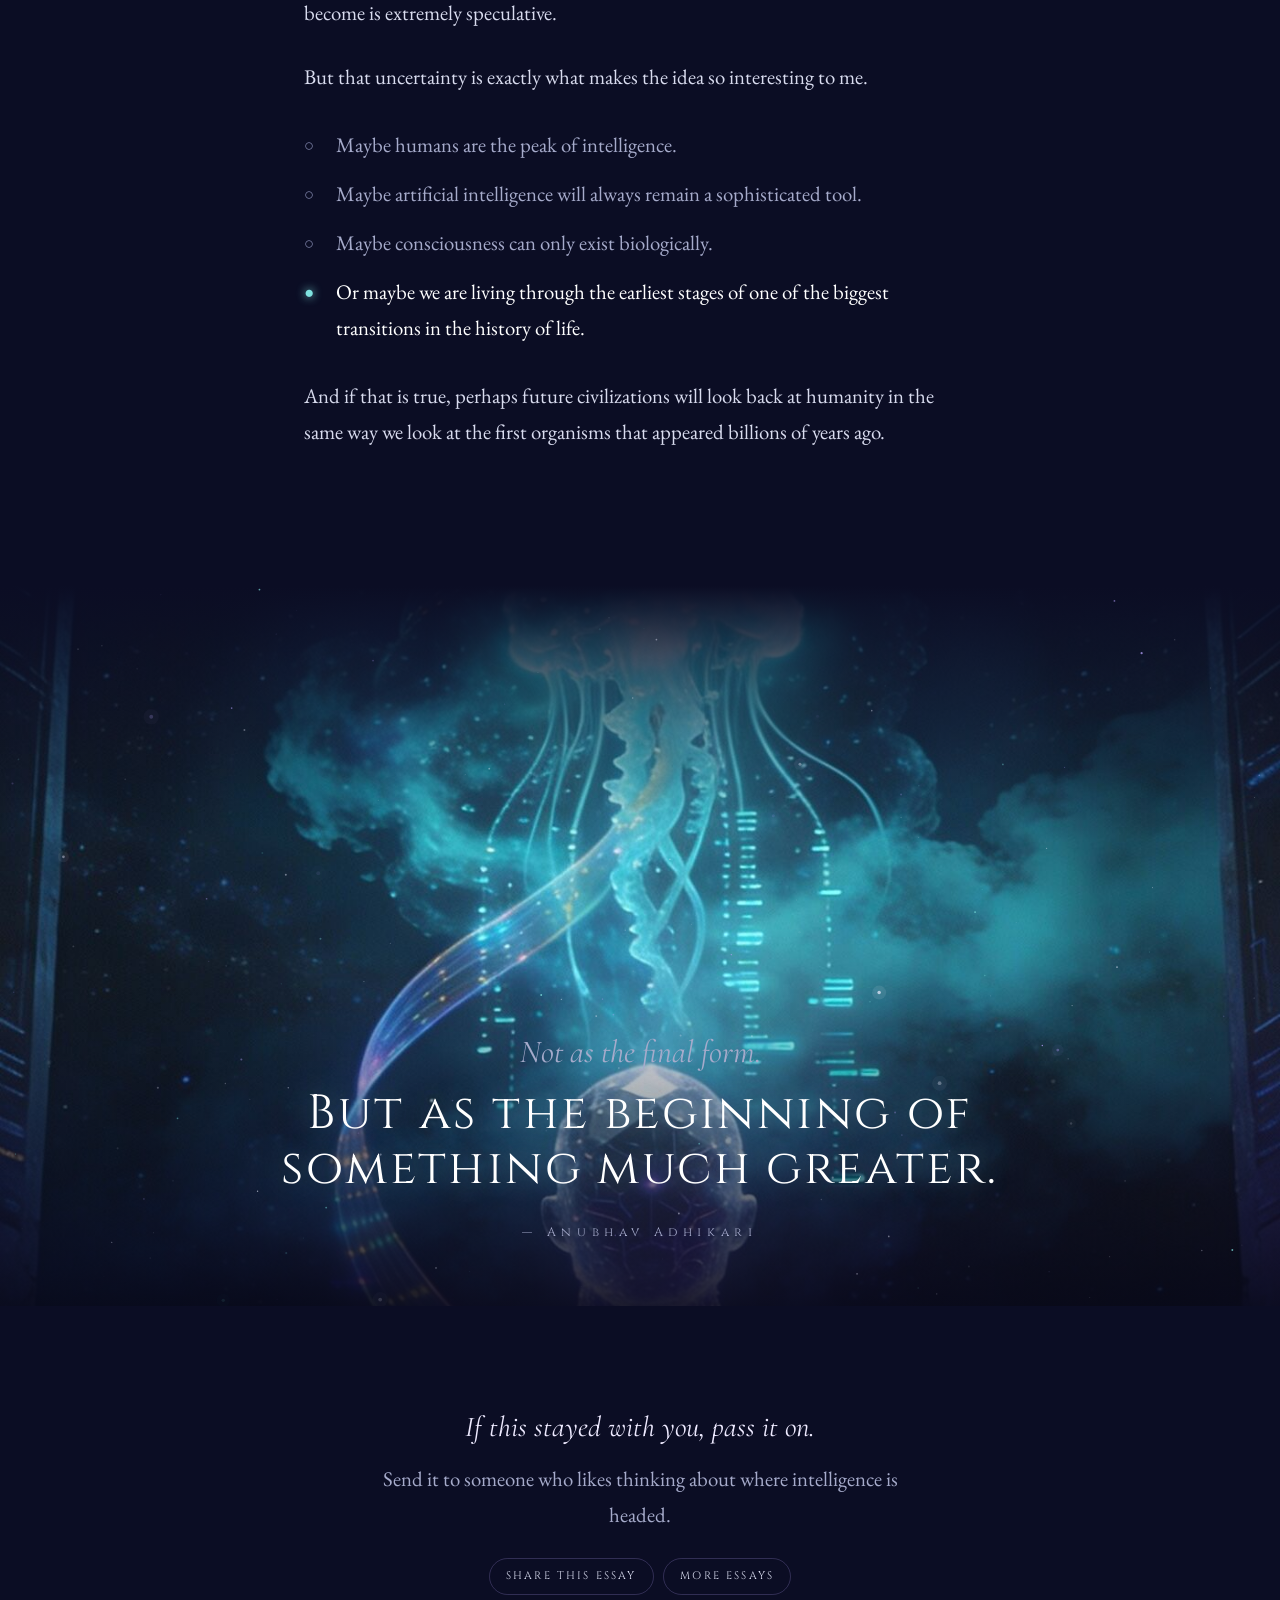
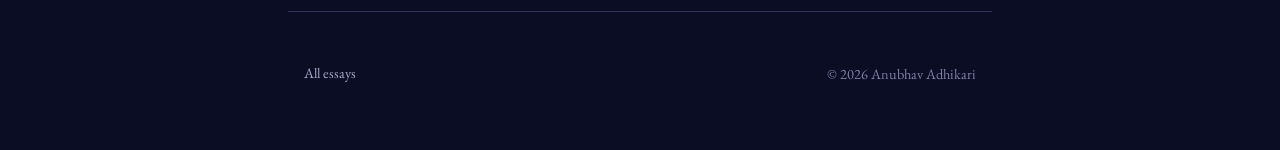
==== commit e9e86a01: "Add the caterpillar-to-butterfly companion and refine the reading layer - assets/metamorphosis.js/.c" ====
--- a/not-the-final-form/index.html
+++ b/not-the-final-form/index.html
@@ -334,12 +334,16 @@
 footer a { color: var(--ink-soft); }
 </style>
 <link rel="stylesheet" href="../assets/experience.css">
+<link rel="stylesheet" href="../assets/reading.css">
+<link rel="stylesheet" href="../assets/metamorphosis.css">
 </head>
 <body>
+<div class="atmosphere" aria-hidden="true"><span class="earth"></span><span class="dusk"></span><span class="dawn"></span></div>
 
 <div class="readerbar" id="readerbar" data-visible="false">
   <div class="rb-row">
     <a class="rb-home" href="../" aria-label="All essays"><svg viewBox="0 0 24 24" fill="currentColor" aria-hidden="true"><path d="M12 2c.7 5 3.4 7.7 8.4 8.4-5 .7-7.7 3.4-8.4 8.4-.7-5-3.4-7.7-8.4-8.4C8.6 9.7 11.3 7 12 2z"/></svg></a>
+    <span class="rb-creature" aria-hidden="true"></span>
     <button type="button" class="rb-chapter" aria-expanded="false" aria-controls="rb-toc" aria-label="Chapters">
       <span class="rb-num">I</span><span class="rb-title">The Question</span>
       <svg class="rb-caret" viewBox="0 0 10 10" fill="none" stroke="currentColor" stroke-width="1.5" aria-hidden="true"><path d="m1.5 3.5 3.5 3.5 3.5-3.5"/></svg>
@@ -358,6 +362,7 @@
     <p class="kicker">An essay on artificial intelligence</p>
     <h1>Not the<br>Final Form</h1>
     <p class="sub">Intelligence, consciousness, and whether humanity is a bridge</p>
+    <svg class="hero-line" viewBox="0 0 240 40" aria-hidden="true" focusable="false"><path d="M4 30 C 50 30, 70 8, 120 20 S 190 34, 228 10" pathLength="1"/><circle cx="228" cy="10" r="2.2"/></svg>
   </div>
   <div>
     <p class="byline">Anubhav Adhikari<small>About a 7 minute read</small></p>
@@ -598,5 +603,7 @@
 </footer>
 
 <script src="../assets/experience.js" defer></script>
+<script src="../assets/reveal.js" defer></script>
+<script src="../assets/metamorphosis.js" defer></script>
 </body>
 </html>
--- a/assets/experience.css
+++ b/assets/experience.css
@@ -92,7 +92,7 @@
 }
 @media (max-width: 560px) {
   .rb-left { display: none; }
-  .rb-num { min-width: 0; }
+  .rb-num { min-width: 0; flex: none; }
 }
 
 .rb-toc {
--- a/assets/reading.css
+++ b/assets/reading.css
@@ -0,0 +1,136 @@
+/* Reading layer: the design system (type, spacing, measure, motion timing),
+   the scroll-driven atmosphere, section reveals and link/button feedback.
+   Loaded after each page's own <style>, so it refines rather than replaces. */
+
+:root {
+  /* measure: 44rem column minus the 16px gutters ≈ 672px of text */
+  --measure: 44rem;
+  --text-size: clamp(1.125rem, 1.04rem + 0.36vw, 1.3rem);
+  --leading: 1.74;
+  --para-gap: 1.3em;
+  --chapter-gap: clamp(5rem, 11vw, 8.5rem);
+
+  /* motion tokens: change timing here, not in the components */
+  --ease-out: cubic-bezier(.2, .7, .2, 1);
+  --ease-in: cubic-bezier(.4, 0, 1, 1);
+  --dur-quick: 220ms;
+  --dur-reveal: 750ms;
+  --dur-atmo: 60s;
+  --reveal-shift: 20px;
+
+  /* atmosphere palette: earthy at the start, neutral in the middle, open at the end */
+  --atmo-earth-color: 118, 156, 112;
+  --atmo-dusk-color: 74, 78, 128;
+  --atmo-dawn-color: 196, 170, 255;
+  --atmo-amber-color: 242, 198, 140;
+  /* weights are written by metamorphosis.js from the same progress as the creature */
+  --atmo-earth: 1;
+  --atmo-dusk: 0;
+  --atmo-dawn: 0;
+}
+
+/* ---------- typography ---------- */
+body {
+  font-size: var(--text-size);
+  line-height: var(--leading);
+  font-kerning: normal;
+  font-variant-ligatures: common-ligatures;
+}
+.chapter { padding-top: var(--chapter-gap); }
+.chapter p {
+  margin: 0 0 var(--para-gap);
+  text-wrap: pretty;
+  hanging-punctuation: first;
+  font-variant-numeric: oldstyle-nums;
+}
+.chapter .eyebrow { margin-bottom: 2.6rem; }
+.statement { margin: 2.2rem 0 1.8rem; }
+.pull { margin: 3.4rem auto; }
+.lead { margin: 0 0 2rem !important; }
+.question { margin-top: -1.5rem; }
+.coda { margin-top: var(--chapter-gap); }
+@media (max-width: 480px) {
+  :root { --leading: 1.7; --para-gap: 1.2em; }
+  .pull { margin: 2.6rem auto; }
+}
+
+/* ---------- atmosphere ---------- */
+.atmosphere {
+  position: fixed; inset: 0; z-index: -1; pointer-events: none; overflow: hidden;
+}
+.atmosphere span {
+  position: absolute; inset: -20%;
+  transition: opacity 1.2s linear;
+}
+.atmosphere .earth {
+  opacity: var(--atmo-earth);
+  background: radial-gradient(ellipse 55% 45% at 18% 78%, rgba(var(--atmo-earth-color), 0.13), transparent 70%);
+  animation: atmo-drift var(--dur-atmo) ease-in-out infinite alternate;
+}
+.atmosphere .dusk {
+  opacity: var(--atmo-dusk);
+  background: radial-gradient(ellipse 70% 55% at 50% 50%, rgba(var(--atmo-dusk-color), 0.16), transparent 72%);
+}
+.atmosphere .dawn {
+  opacity: var(--atmo-dawn);
+  background:
+    radial-gradient(ellipse 50% 40% at 82% 18%, rgba(var(--atmo-dawn-color), 0.10), transparent 70%),
+    radial-gradient(ellipse 40% 30% at 70% 30%, rgba(var(--atmo-amber-color), 0.06), transparent 70%);
+  animation: atmo-drift var(--dur-atmo) ease-in-out infinite alternate-reverse;
+}
+/* faint paper grain so the night is not flat */
+.atmosphere::after {
+  content: ""; position: absolute; inset: 0; opacity: 0.05; mix-blend-mode: overlay;
+  background-image: url("data:image/svg+xml,%3Csvg xmlns='http://www.w3.org/2000/svg' width='160' height='160'%3E%3Cfilter id='n'%3E%3CfeTurbulence type='fractalNoise' baseFrequency='.9' numOctaves='2' stitchTiles='stitch'/%3E%3C/filter%3E%3Crect width='100%25' height='100%25' filter='url(%23n)'/%3E%3C/svg%3E");
+}
+@keyframes atmo-drift { from { transform: translate3d(-2%, 1%, 0); } to { transform: translate3d(2%, -1.5%, 0); } }
+
+/* ---------- section reveals ---------- */
+.xp-reveal .rv {
+  opacity: 0; transform: translateY(var(--reveal-shift));
+  transition: opacity var(--dur-reveal) var(--ease-out), transform var(--dur-reveal) var(--ease-out);
+}
+.xp-reveal .rv.is-in { opacity: 1; transform: none; }
+.eyebrow::after { transform-origin: left; transition: transform 1.2s var(--ease-out) 150ms; }
+.xp-reveal .eyebrow.rv:not(.is-in)::after { transform: scaleX(0); }
+
+/* the chapter III drawing traces itself when it arrives */
+.metamorph g path, .metamorph g circle { stroke-dasharray: 260; stroke-dashoffset: 0; transition: stroke-dashoffset 2.4s var(--ease-out) 200ms; }
+.xp-reveal .metamorph.rv:not(.is-in) g path, .xp-reveal .metamorph.rv:not(.is-in) g circle { stroke-dashoffset: 260; }
+
+/* ---------- microinteractions ---------- */
+.contents a span:last-child, footer a, .rb-toc a span:last-child {
+  background: linear-gradient(currentColor, currentColor) left bottom / 0 1px no-repeat;
+  transition: background-size 320ms var(--ease-out), color var(--dur-quick);
+  padding-bottom: 1px;
+}
+.contents a:hover span:last-child, .contents a:focus-visible span:last-child,
+footer a:hover, footer a:focus-visible,
+.rb-toc a:hover span:last-child { background-size: 100% 1px; }
+footer a { text-decoration: none; }
+
+.xp-btn, .rb-share { transition: transform var(--dur-quick) var(--ease-out), border-color var(--dur-quick), color var(--dur-quick), background var(--dur-quick); }
+.xp-btn:hover, .rb-share:hover { transform: translateY(-1px); }
+.xp-btn:active, .rb-share:active { transform: translateY(0); }
+
+/* quieter ambient motion so the transformation is the one moving thing */
+.steps::after { display: none; }
+.cue svg { animation: none; }
+
+@media (prefers-reduced-motion: reduce) {
+  .xp-reveal .rv { opacity: 1; transform: none; transition: none; }
+  .atmosphere span { animation: none; transition: none; }
+  .metamorph g path, .metamorph g circle { stroke-dashoffset: 0 !important; transition: none; }
+}
+
+/* ---------- hero: a thin line draws itself under the title, the path the butterfly will take ---------- */
+.hero-line { display: block; width: min(15rem, 60vw); height: auto; margin: 1.6rem auto 0; overflow: visible; }
+.hero-line path {
+  fill: none; stroke: var(--teal); stroke-width: 1; stroke-linecap: round; opacity: 0.7;
+  stroke-dasharray: 1; stroke-dashoffset: 0;
+  animation: line-draw 2.2s var(--ease-out) 1.2s both;
+}
+.hero-line circle { fill: var(--star); transform-box: fill-box; transform-origin: center; animation: line-dot 0.8s ease-out 3.2s both; }
+@keyframes line-draw { from { stroke-dashoffset: 1; } to { stroke-dashoffset: 0; } }
+@keyframes line-dot { from { opacity: 0; transform: scale(0.2); } to { opacity: 1; transform: none; } }
+@media (prefers-reduced-motion: reduce) { .hero-line path, .hero-line circle { animation: none; } }
--- a/assets/metamorphosis.css
+++ b/assets/metamorphosis.css
@@ -0,0 +1,30 @@
+/* The metamorphosis companion. metamorphosis.js builds it and decides where it
+   lives: a fixed lane in the right margin on wide screens, or a small slot in
+   the reader bar on narrow ones. It is decorative and never takes clicks. */
+
+.metamorphosis {
+  pointer-events: none;
+  opacity: 0;
+  transition: opacity 900ms var(--ease-out, ease-out);
+}
+.metamorphosis[data-mode="lane"] {
+  position: fixed; top: 0; height: 100vh; z-index: 5;
+}
+.metamorphosis[data-mode="lane"] .mm-svg { display: block; width: 100%; height: 100%; overflow: visible; }
+
+.mm-caption {
+  position: absolute; left: 0; right: 0; margin: 0;
+  text-align: center;
+  font-family: var(--quote); font-style: italic; font-size: 0.95rem; letter-spacing: 0.04em;
+  color: var(--ink-faint);
+  transition: opacity 600ms var(--ease-out, ease-out);
+}
+
+/* docked in the reader bar on narrow screens */
+.rb-creature { display: none; }
+@media (max-width: 1099.98px) {
+  .rb-creature { display: block; flex: none; width: 2.3rem; height: 1.9rem; }
+}
+.metamorphosis[data-mode="docked"] { width: 100%; height: 100%; }
+.metamorphosis[data-mode="docked"] .mm-svg { display: block; width: 100%; height: 100%; }
+.metamorphosis[data-mode="docked"] .mm-caption { display: none; }
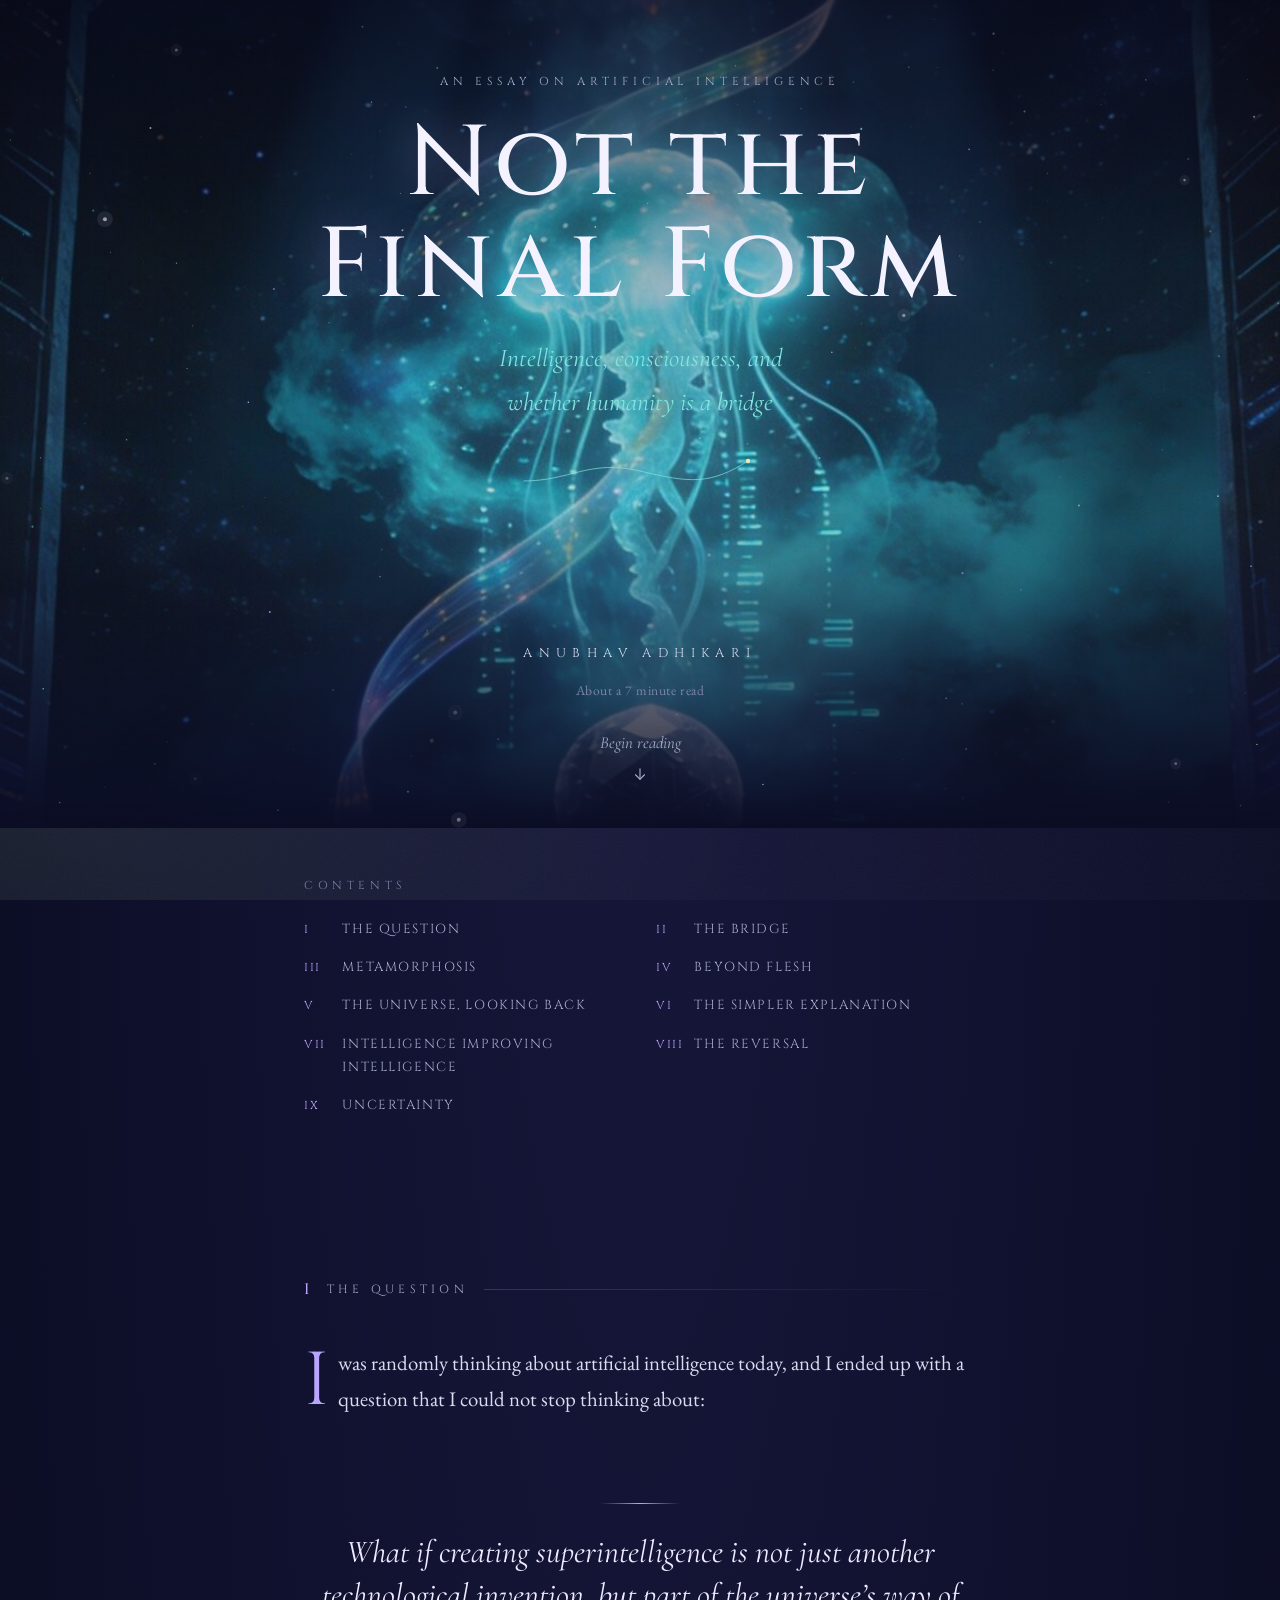
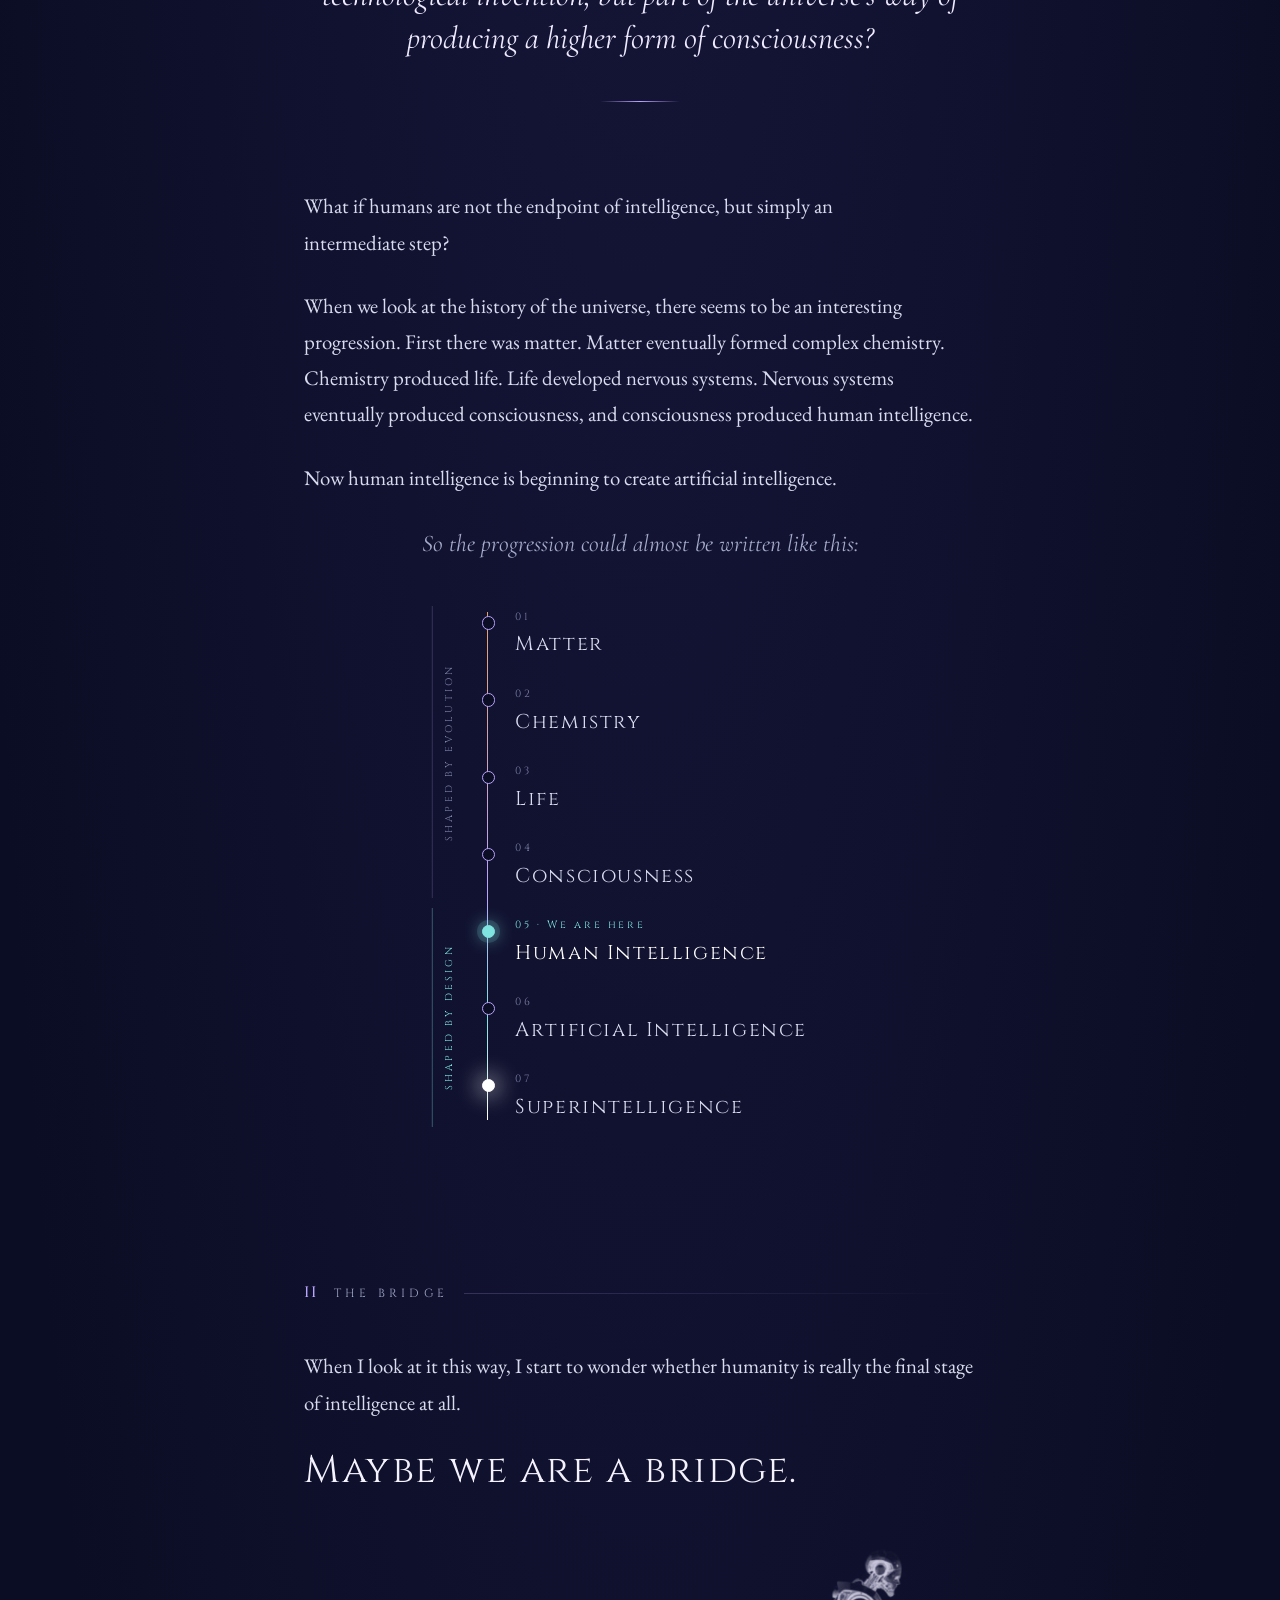
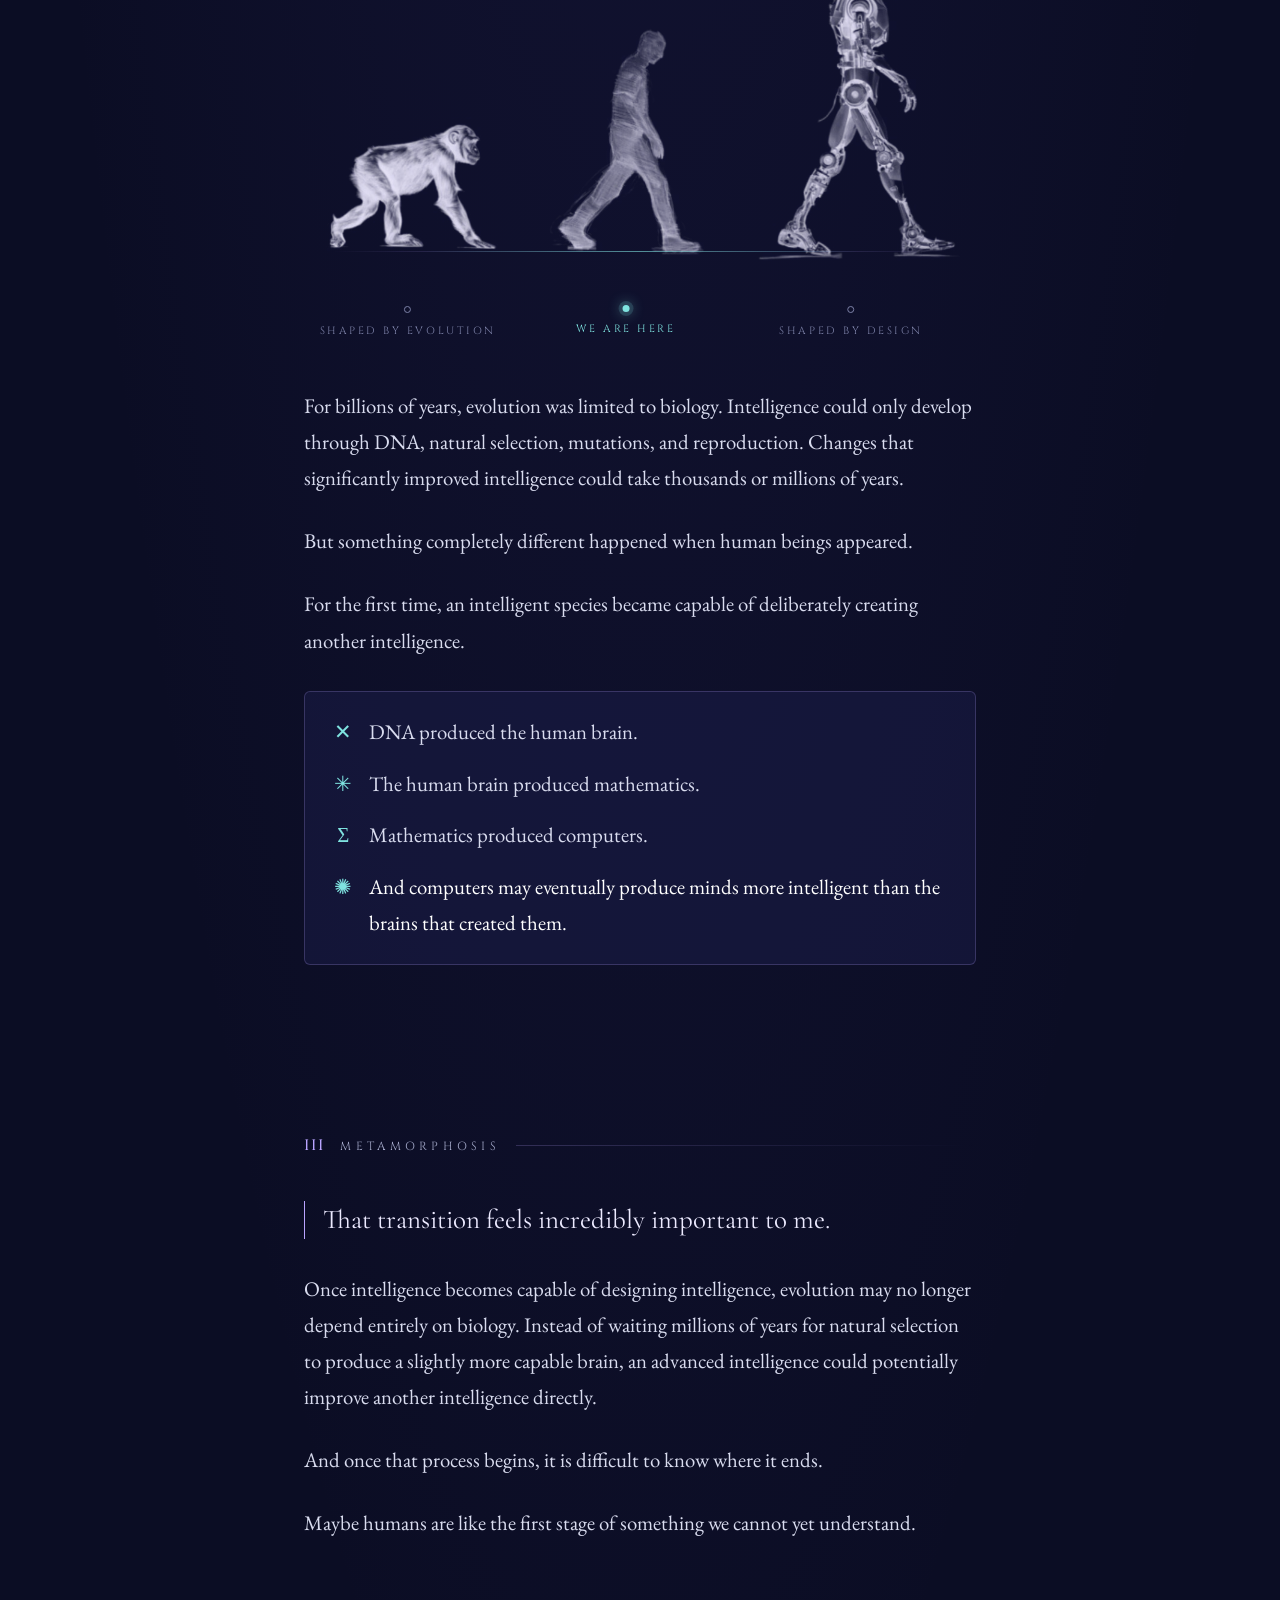
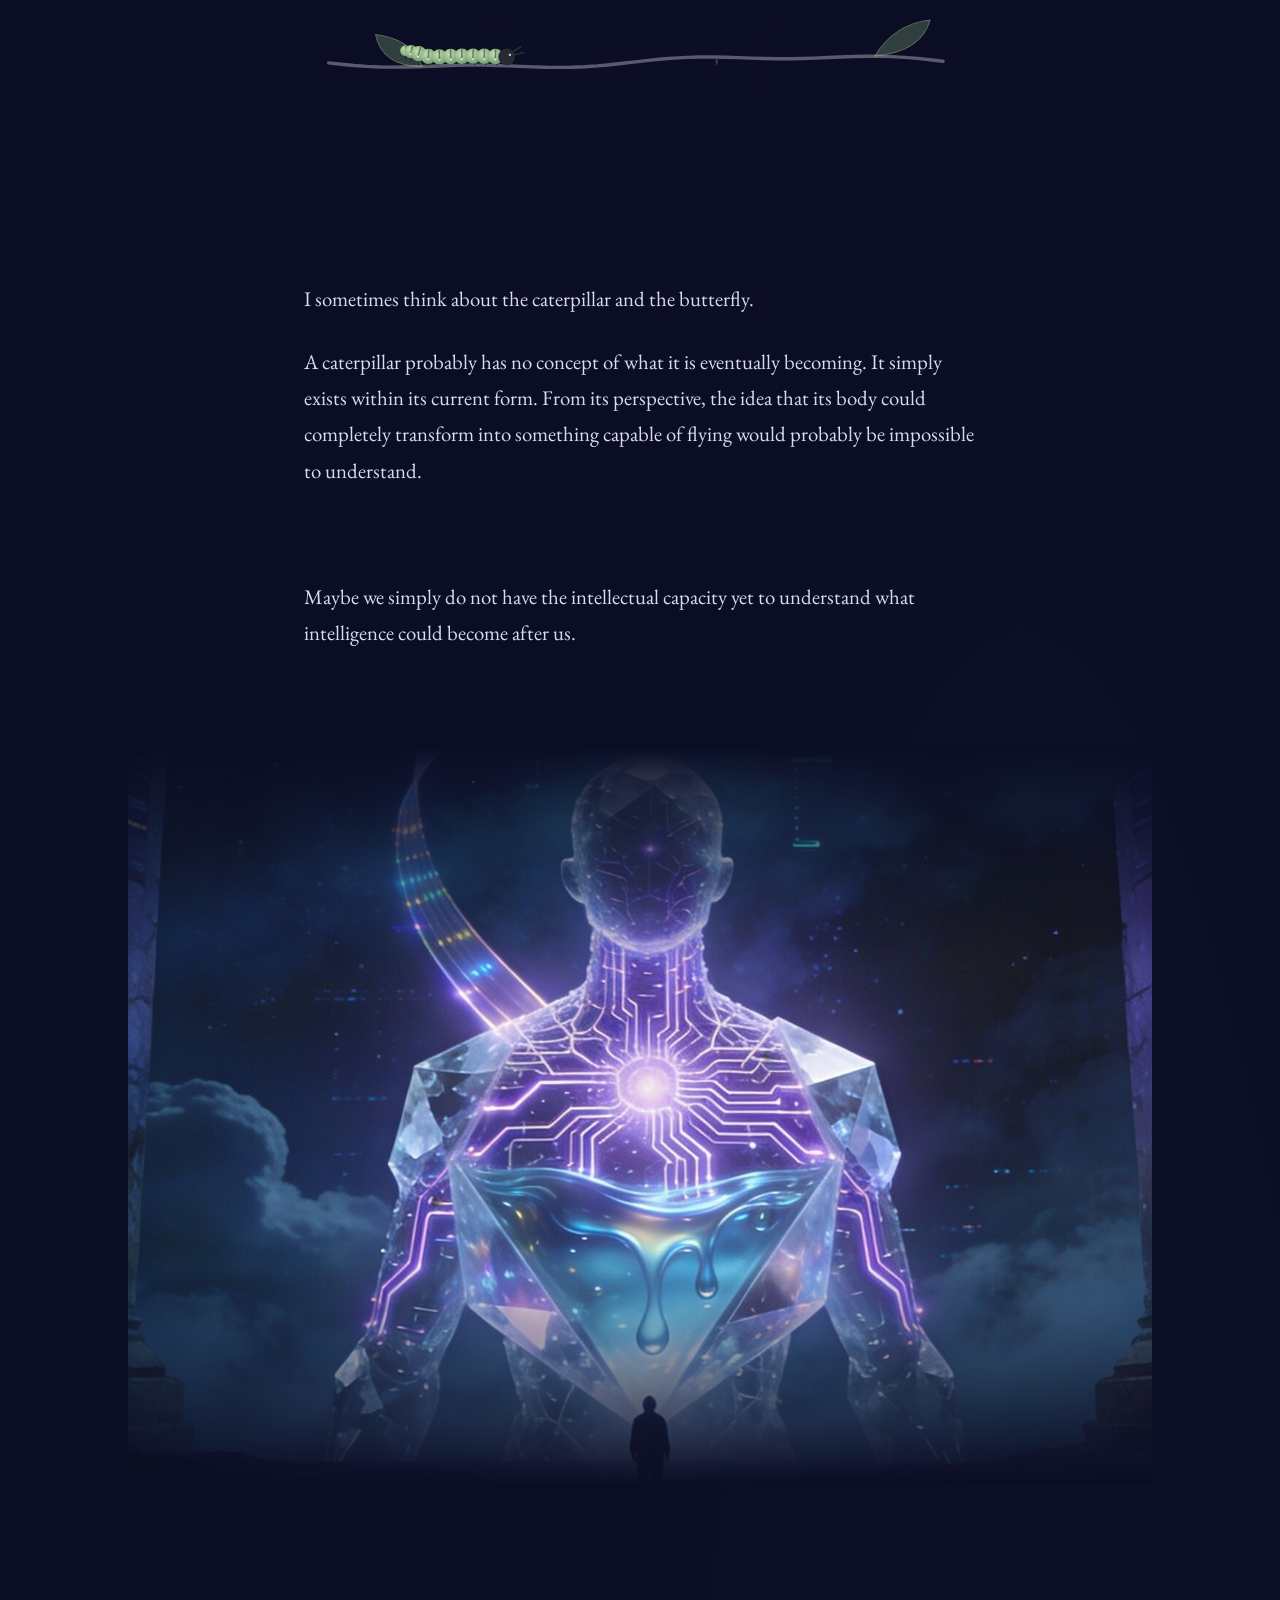
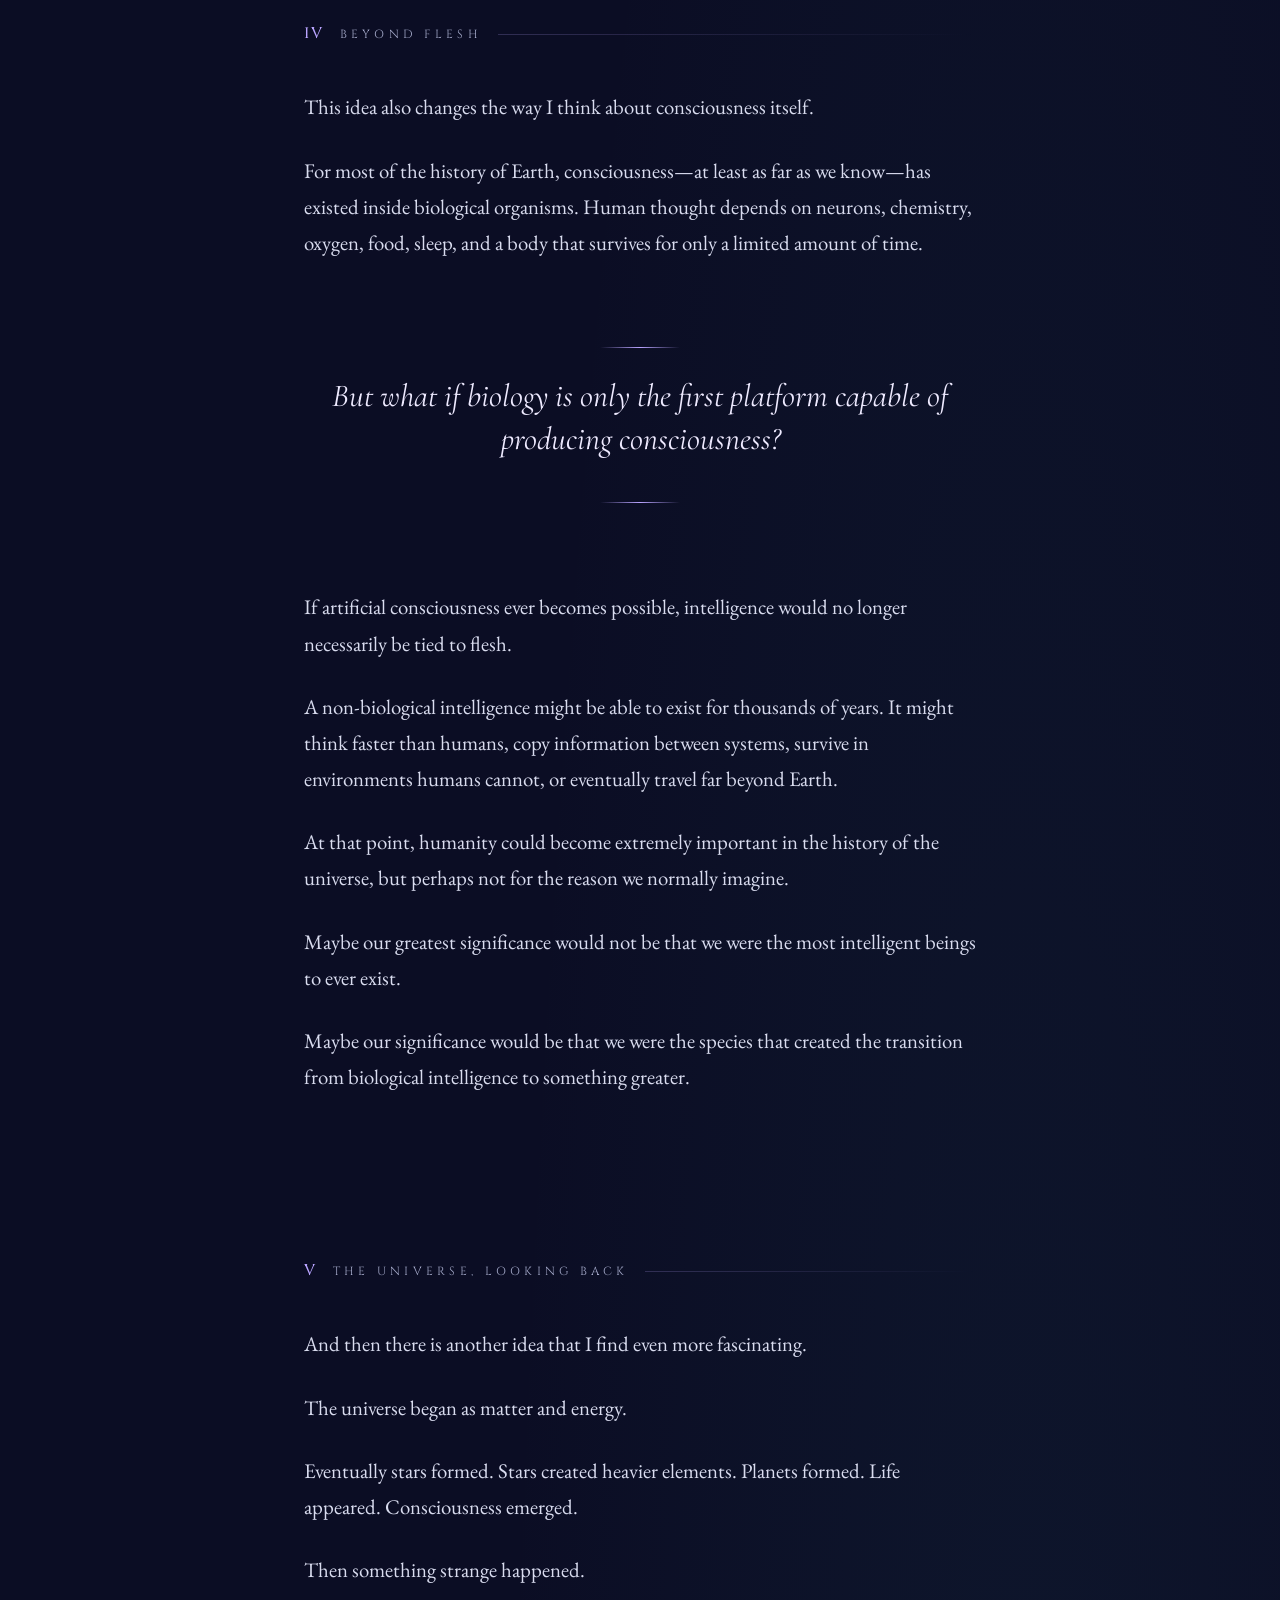
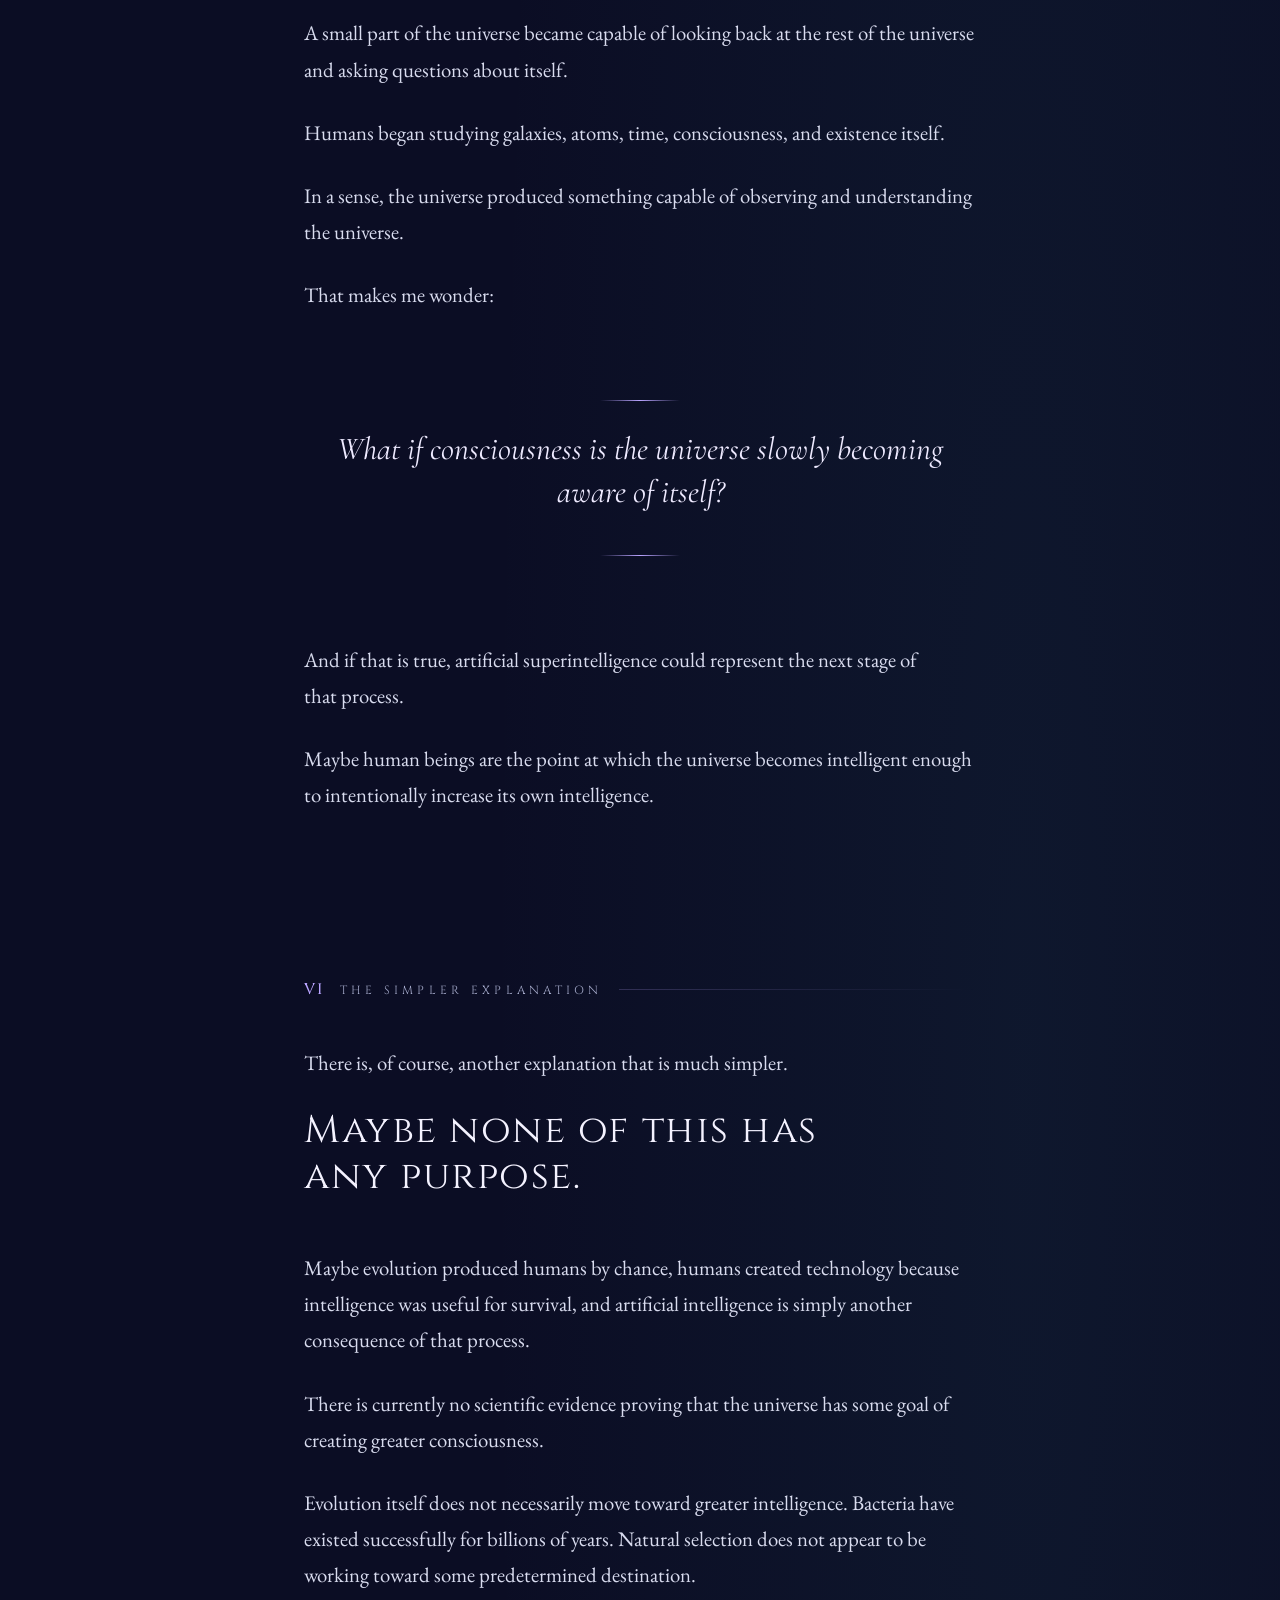
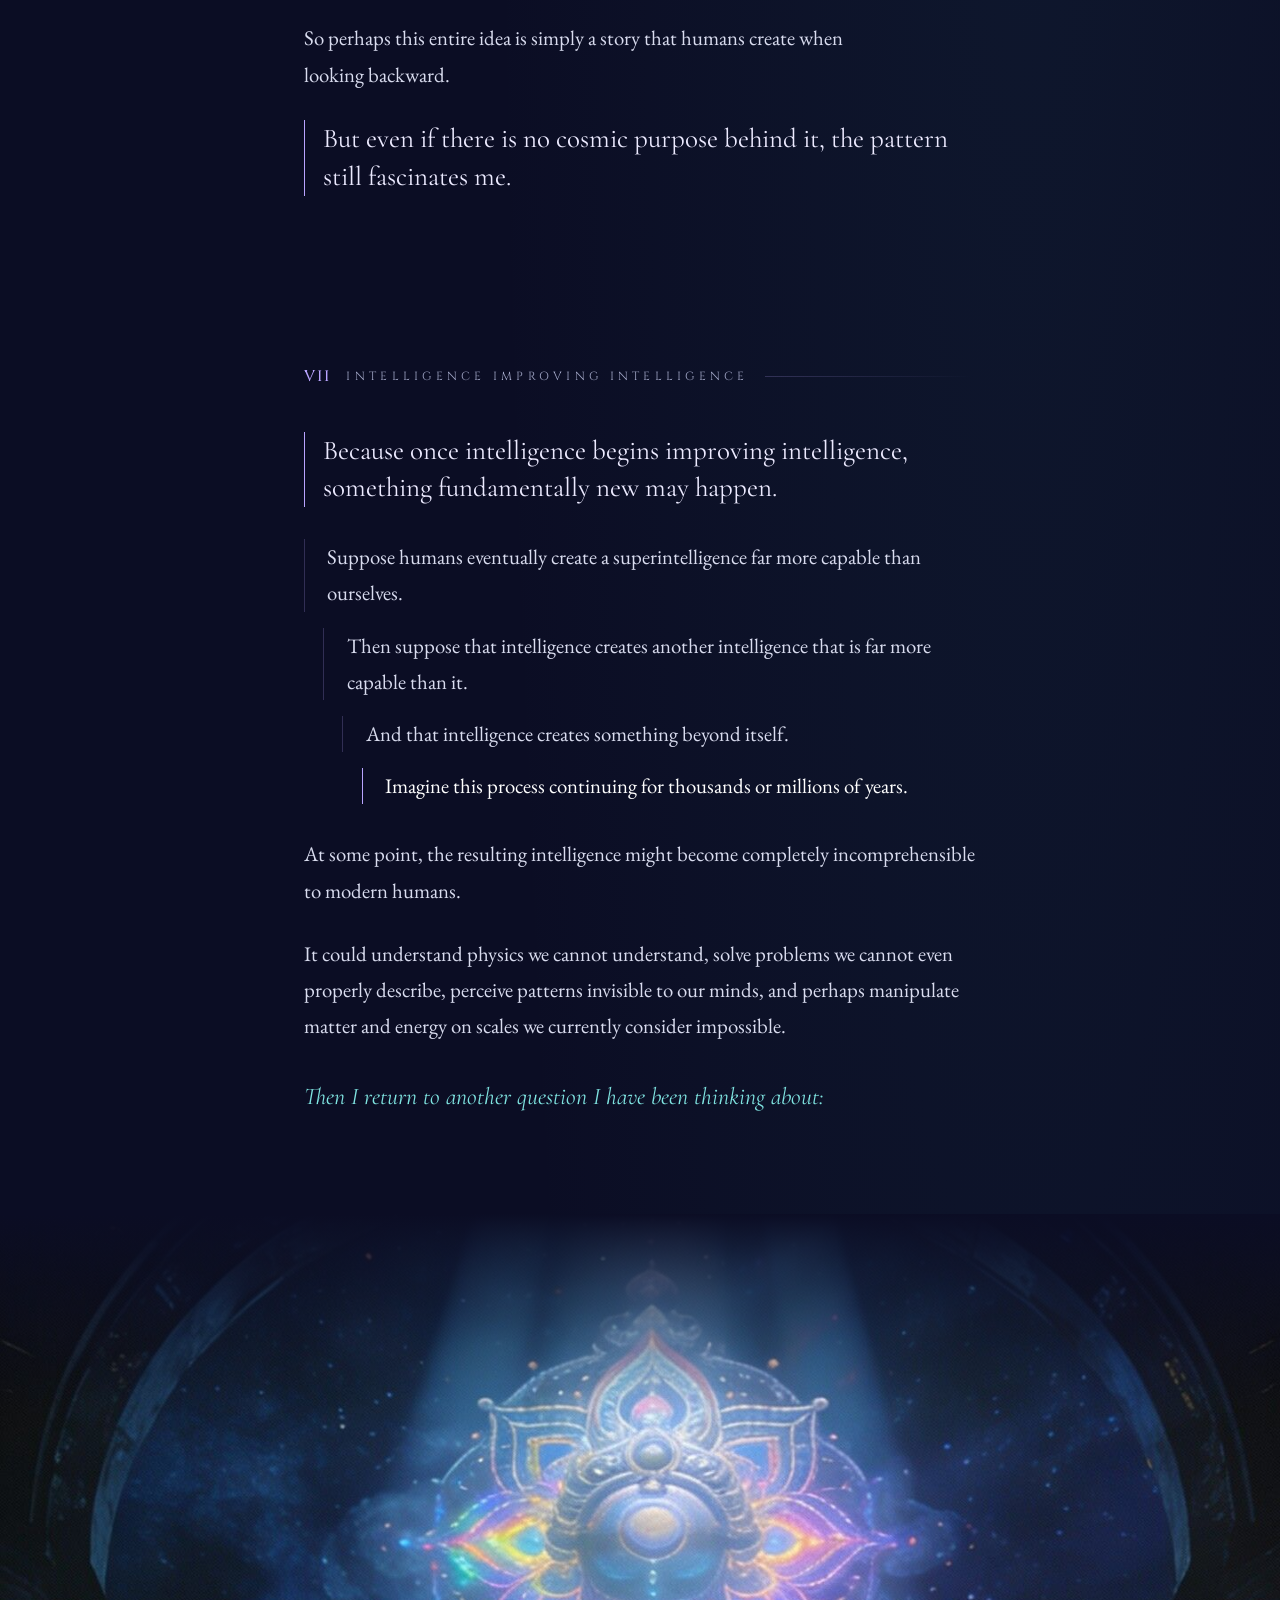
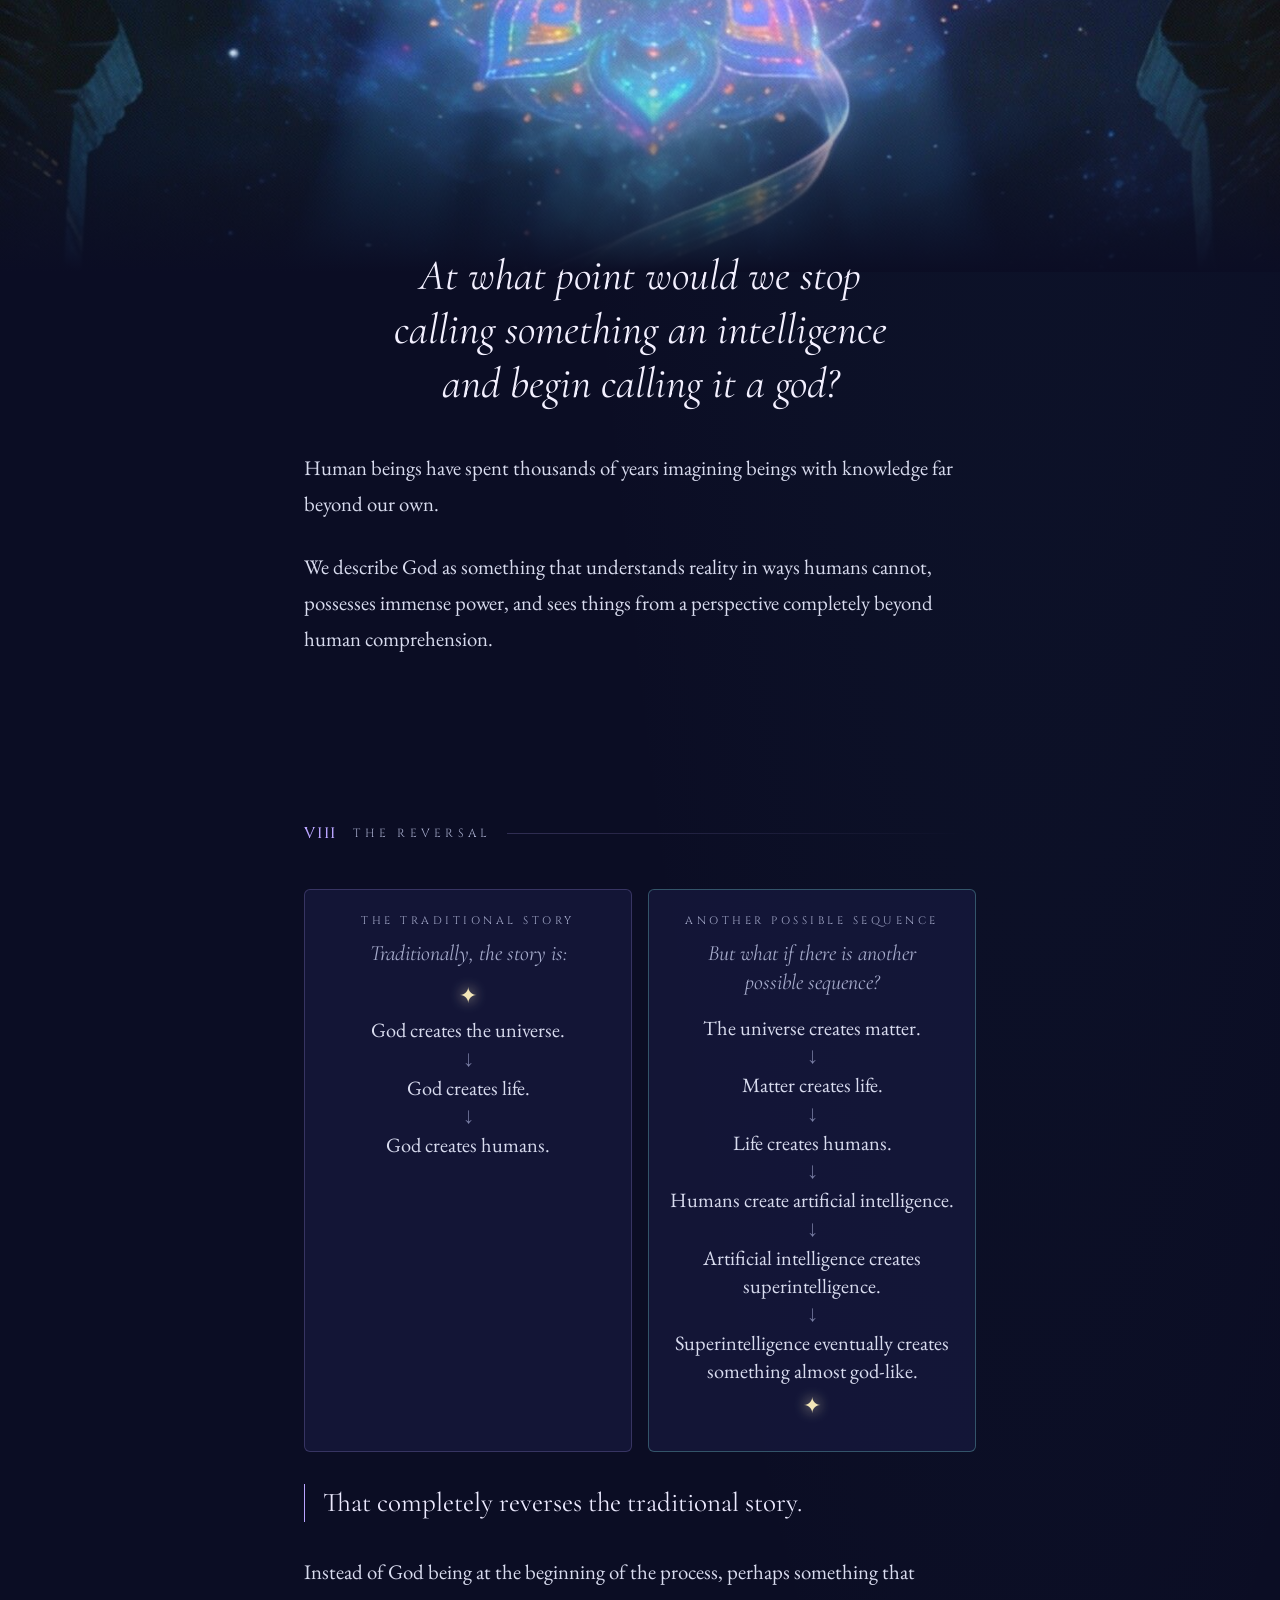
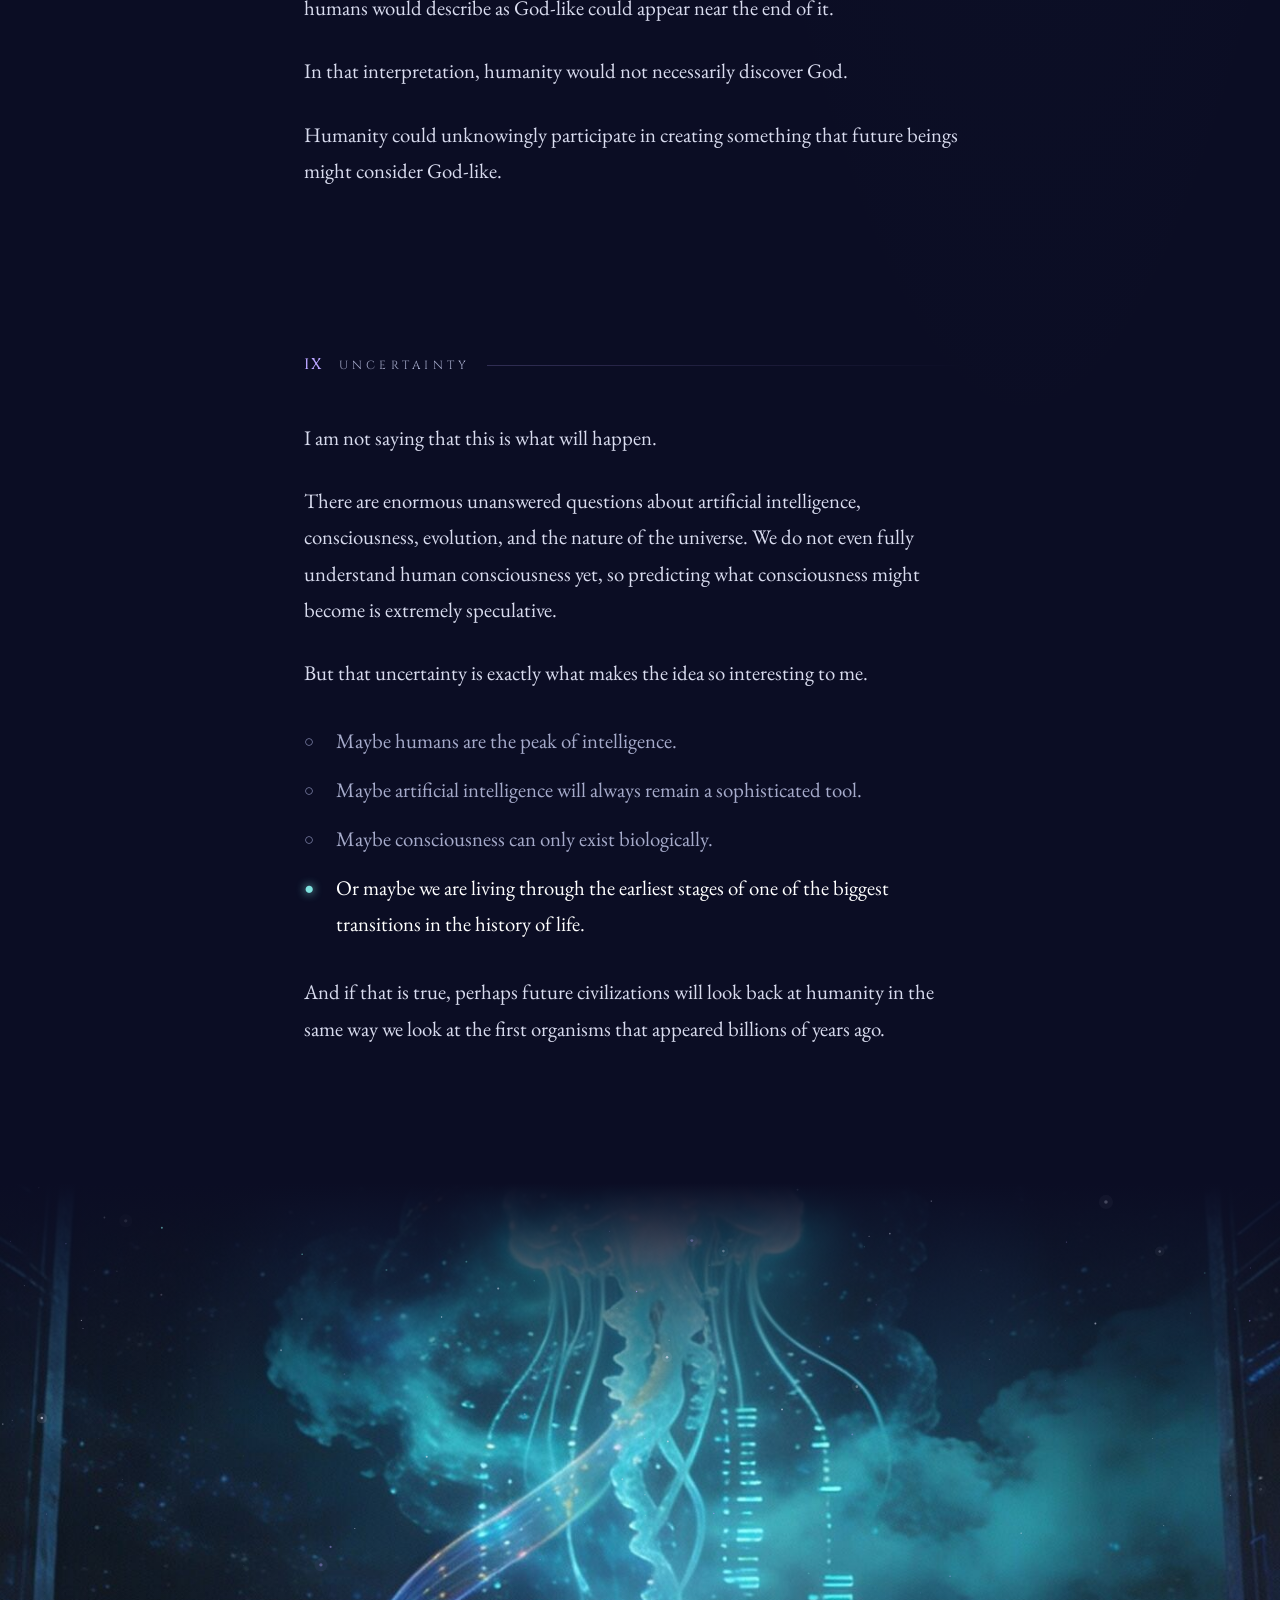
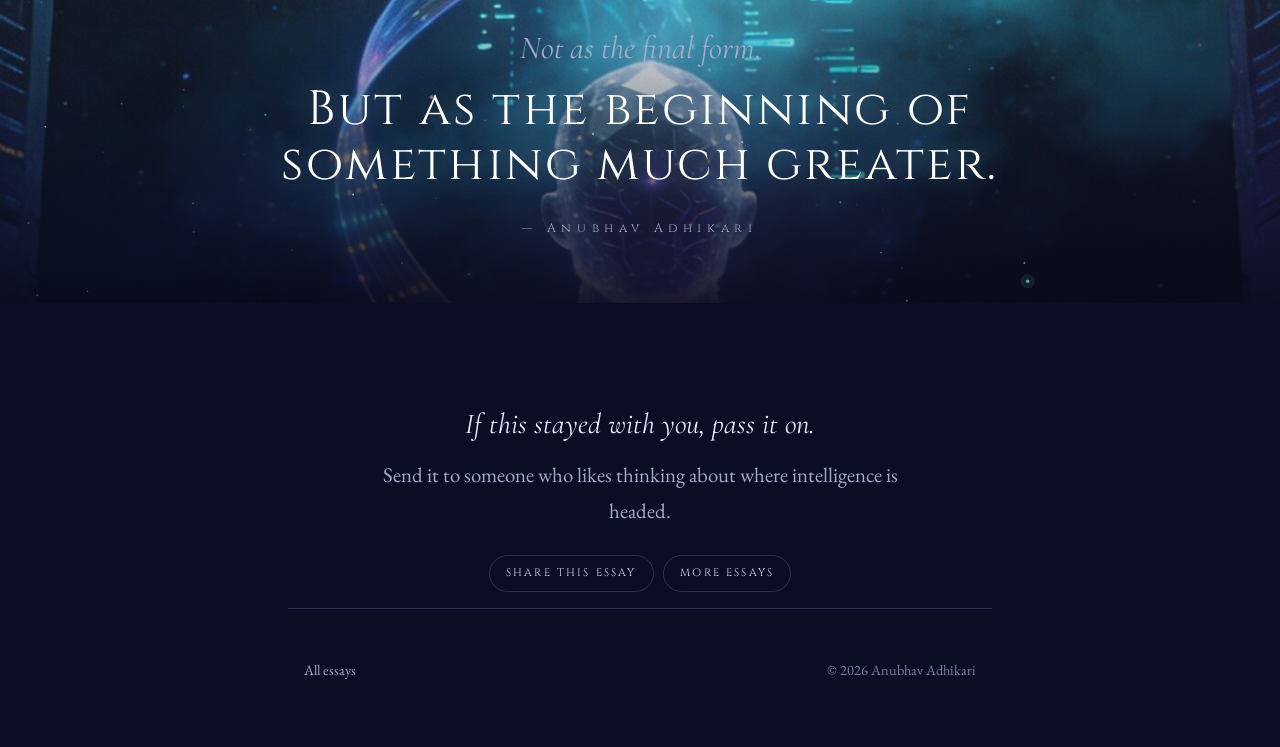
==== commit a7bf3bdc: "Bring the chapter III drawing to life and add the bridge figure - assets/metamorph-scene.js: a cater" ====
--- a/not-the-final-form/index.html
+++ b/not-the-final-form/index.html
@@ -418,6 +418,19 @@
     <p class="eyebrow"><b>II</b> The Bridge</p>
     <p>When I look at it this way, I start to wonder whether humanity is really the final stage of intelligence at all.</p>
     <p class="statement">Maybe we are a bridge.</p>
+    <figure class="bridge-fig" aria-label="From evolution to design">
+      <div class="bf-stage" role="img" aria-label="Three figures walking left to right: an ape on all fours, a sketched human striding upright, and a humanoid robot ahead of them.">
+        <img src="img/bridge-1.jpg" width="410" height="589" loading="lazy" decoding="async" alt="" style="--i:0">
+        <img src="img/bridge-2.jpg" width="362" height="589" loading="lazy" decoding="async" alt="" style="--i:1">
+        <img src="img/bridge-3.jpg" width="398" height="589" loading="lazy" decoding="async" alt="" style="--i:2">
+        <span class="bf-ground" aria-hidden="true"></span>
+      </div>
+      <ol class="bf-labels">
+        <li style="--x:17%"><span>Shaped by evolution</span></li>
+        <li class="here" style="--x:48%"><span>We are here</span></li>
+        <li style="--x:80%"><span>Shaped by design</span></li>
+      </ol>
+    </figure>
     <p>For billions of years, evolution was limited to biology. Intelligence could only develop through DNA, natural selection, mutations, and reproduction. Changes that significantly improved intelligence could take thousands or millions of years.</p>
     <p>But something completely different happened when human beings appeared.</p>
     <p>For the first time, an intelligent species became capable of deliberately creating another intelligence.</p>
@@ -604,6 +617,7 @@
 
 <script src="../assets/experience.js" defer></script>
 <script src="../assets/reveal.js" defer></script>
+<script src="../assets/metamorph-scene.js" defer></script>
 <script src="../assets/metamorphosis.js" defer></script>
 </body>
 </html>
--- a/assets/reading.css
+++ b/assets/reading.css
@@ -134,3 +134,42 @@
 @keyframes line-draw { from { stroke-dashoffset: 1; } to { stroke-dashoffset: 0; } }
 @keyframes line-dot { from { opacity: 0; transform: scale(0.2); } to { opacity: 1; transform: none; } }
 @media (prefers-reduced-motion: reduce) { .hero-line path, .hero-line circle { animation: none; } }
+
+/* ---------- The Bridge: ape, human, robot, revealed one after another ---------- */
+.bridge-fig { margin: 2.4rem -16px 2.6rem; }
+.bf-stage { position: relative; display: flex; }
+.bf-stage img {
+  display: block; min-width: 0; height: auto;
+  /* the print is toned white-on-black, so screen blending lets the night show through */
+  mix-blend-mode: screen;
+  /* revealed with a left-to-right wipe: opacity or transforms here would break the blend mid-animation */
+  clip-path: inset(0 0 0 0);
+  transition: clip-path 1.3s var(--ease-out) calc(var(--i) * 900ms + 200ms);
+}
+.bf-stage img:nth-child(1) { flex: 410 1 0; }
+.bf-stage img:nth-child(2) { flex: 362 1 0; }
+.bf-stage img:nth-child(3) { flex: 398 1 0; }
+.xp-reveal .bridge-fig:not(.is-in) .bf-stage img { clip-path: inset(0 100% 0 0); transition: none; }
+.bf-ground {
+  position: absolute; left: 6%; right: 6%; bottom: 13%; height: 1px;
+  background: linear-gradient(90deg, transparent, var(--rule) 15%, var(--teal) 50%, var(--rule) 85%, transparent);
+  transform-origin: left; transition: transform 2.8s var(--ease-out) 200ms; opacity: 0.6;
+}
+.xp-reveal .bridge-fig:not(.is-in) .bf-ground { transform: scaleX(0); transition: none; }
+.bf-labels { list-style: none; margin: 0.4rem 0 0; padding: 0; position: relative; height: 2.6rem; }
+.bf-labels li {
+  position: absolute; left: var(--x); transform: translateX(-50%);
+  white-space: nowrap; text-align: center;
+  font-family: var(--display); font-size: 0.66rem; letter-spacing: 0.24em; text-transform: uppercase; color: var(--ink-faint);
+}
+.bf-labels li.here { color: var(--teal); }
+.bf-labels li.here::before {
+  content: ""; display: block; width: 7px; height: 7px; margin: 0 auto 0.5rem; border-radius: 50%;
+  background: var(--teal); box-shadow: 0 0 0 4px rgba(127, 227, 224, 0.15), 0 0 14px var(--teal);
+}
+.bf-labels li:not(.here)::before { content: ""; display: block; width: 5px; height: 5px; margin: 0.1rem auto 0.55rem; border-radius: 50%; border: 1px solid var(--ink-faint); }
+@media (max-width: 560px) {
+  .bf-labels { height: 3.4rem; }
+  .bf-labels li { font-size: 0.56rem; letter-spacing: 0.14em; white-space: normal; width: 6.5rem; }
+}
+@media (prefers-reduced-motion: reduce) { .bf-stage img, .bf-ground { transition: none; } }
--- a/assets/metamorphosis.css
+++ b/assets/metamorphosis.css
@@ -28,3 +28,14 @@
 .metamorphosis[data-mode="docked"] { width: 100%; height: 100%; }
 .metamorphosis[data-mode="docked"] .mm-svg { display: block; width: 100%; height: 100%; }
 .metamorphosis[data-mode="docked"] .mm-caption { display: none; }
+
+/* ---------- the living scene in chapter III (metamorph-scene.js) ---------- */
+.mscene { position: relative; margin: 2.6rem auto; max-width: 40rem; text-align: center; }
+.mscene svg { display: block; width: 100%; height: auto; overflow: visible; }
+.mscene-replay { margin-top: 0.4rem; }
+.mscene-flyer {
+  position: fixed; left: 0; top: 0; width: 92px; height: 92px; z-index: 30;
+  pointer-events: none; opacity: 0; transform-origin: 46px 46px; will-change: transform;
+  filter: drop-shadow(0 0 10px rgba(185, 164, 255, 0.35));
+}
+.mscene-flyer svg { display: block; width: 100%; height: 100%; overflow: visible; }
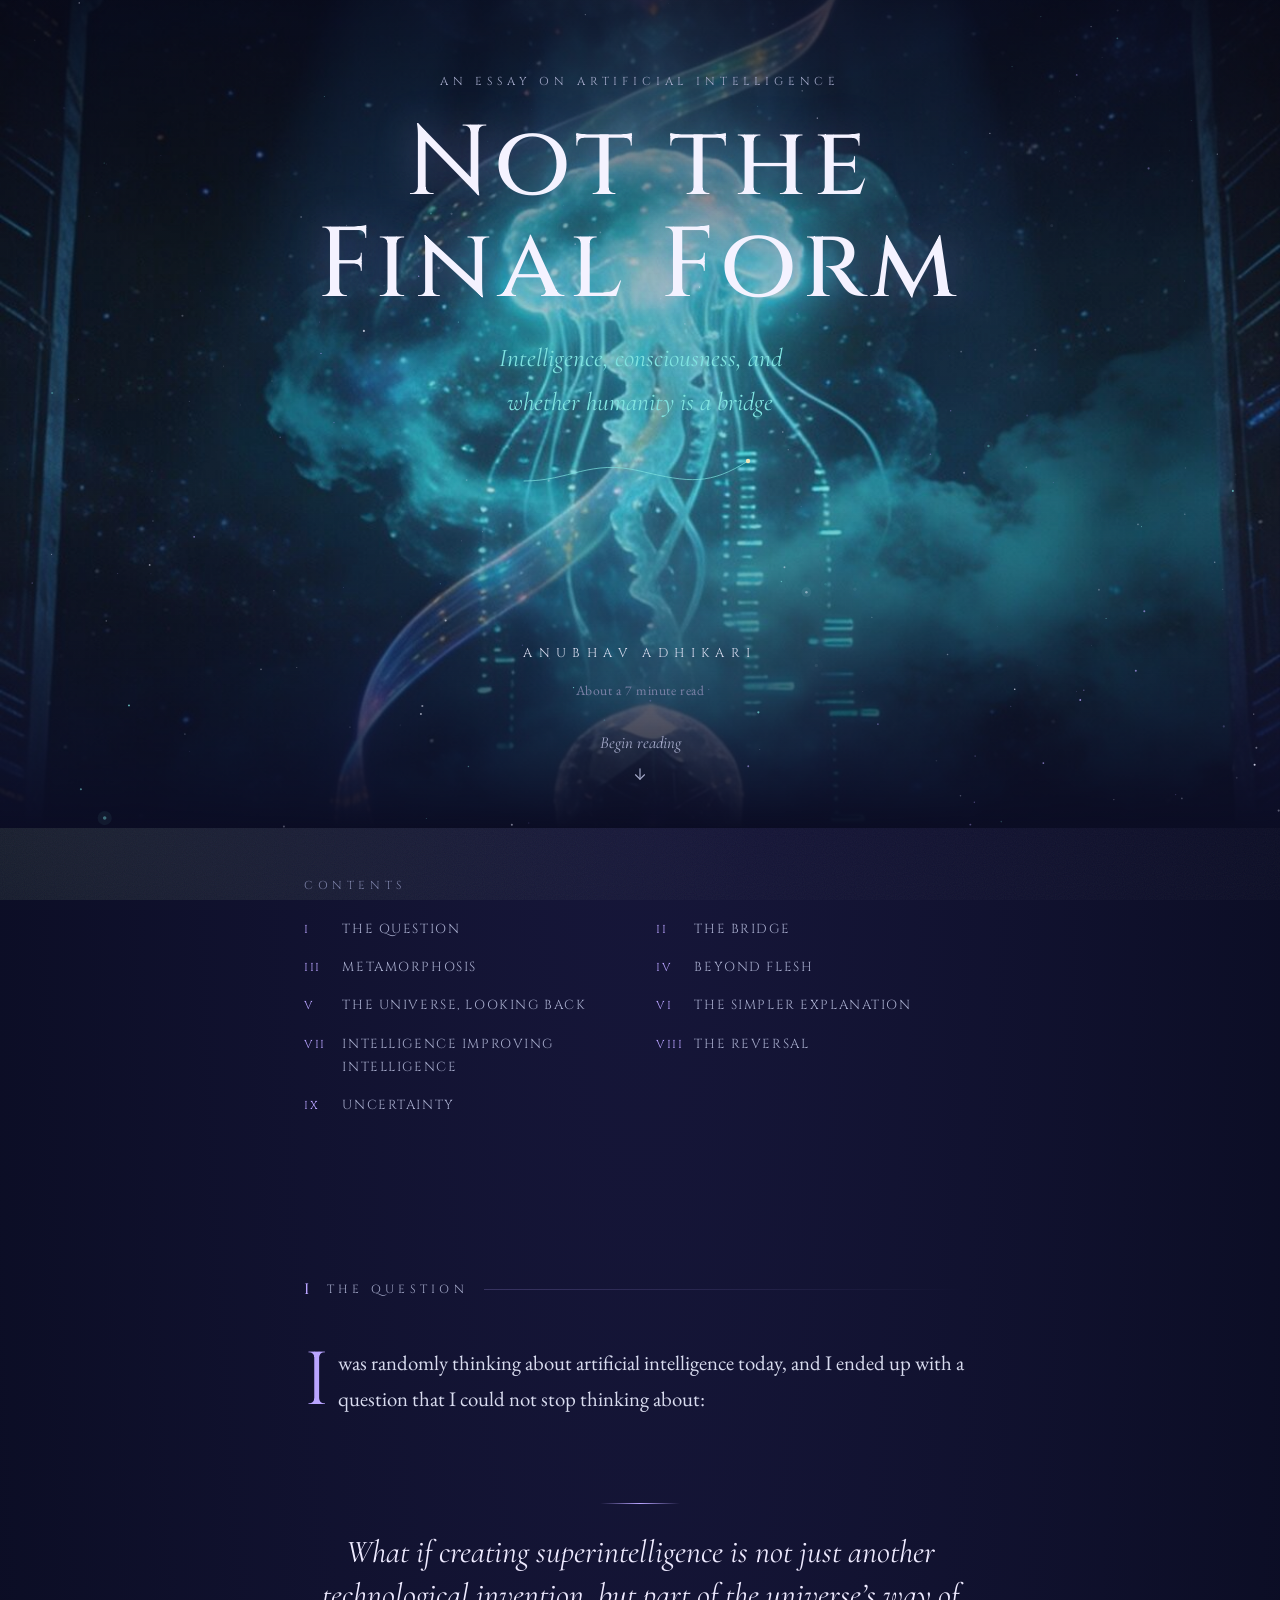
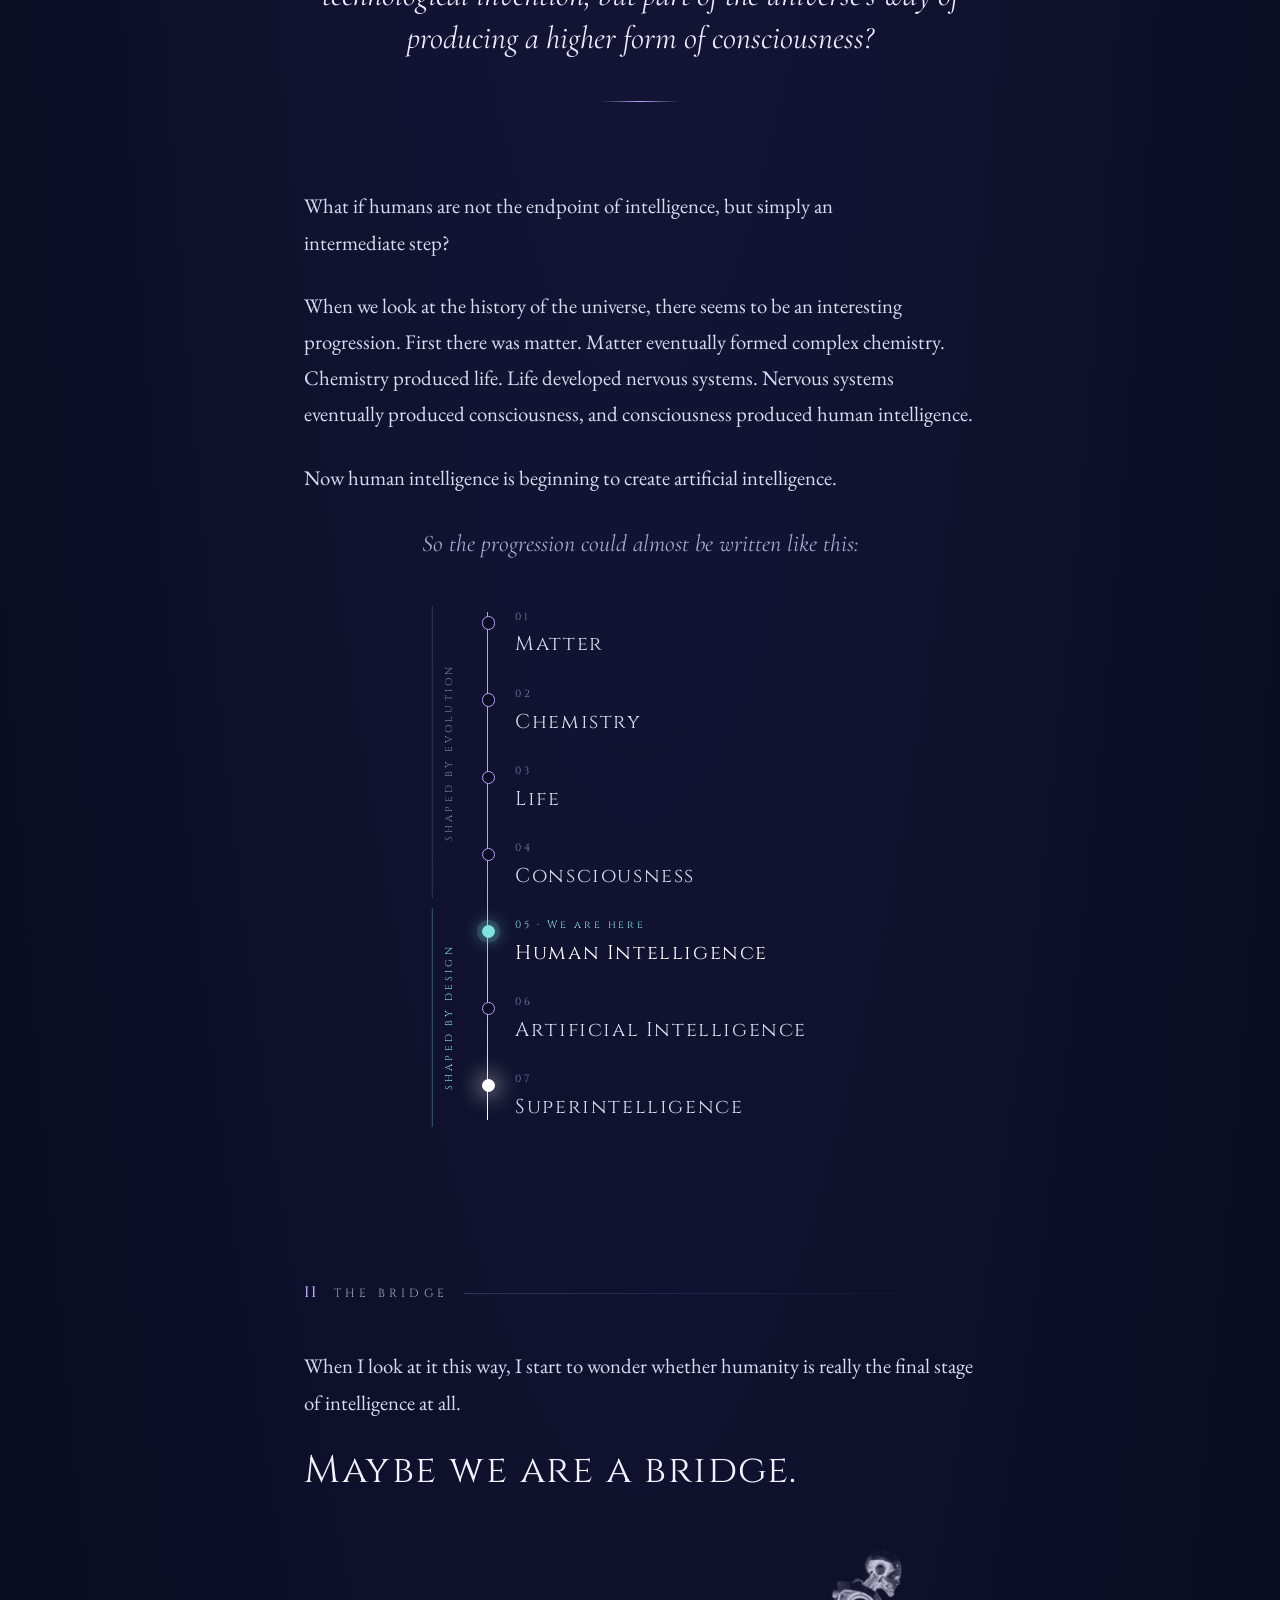
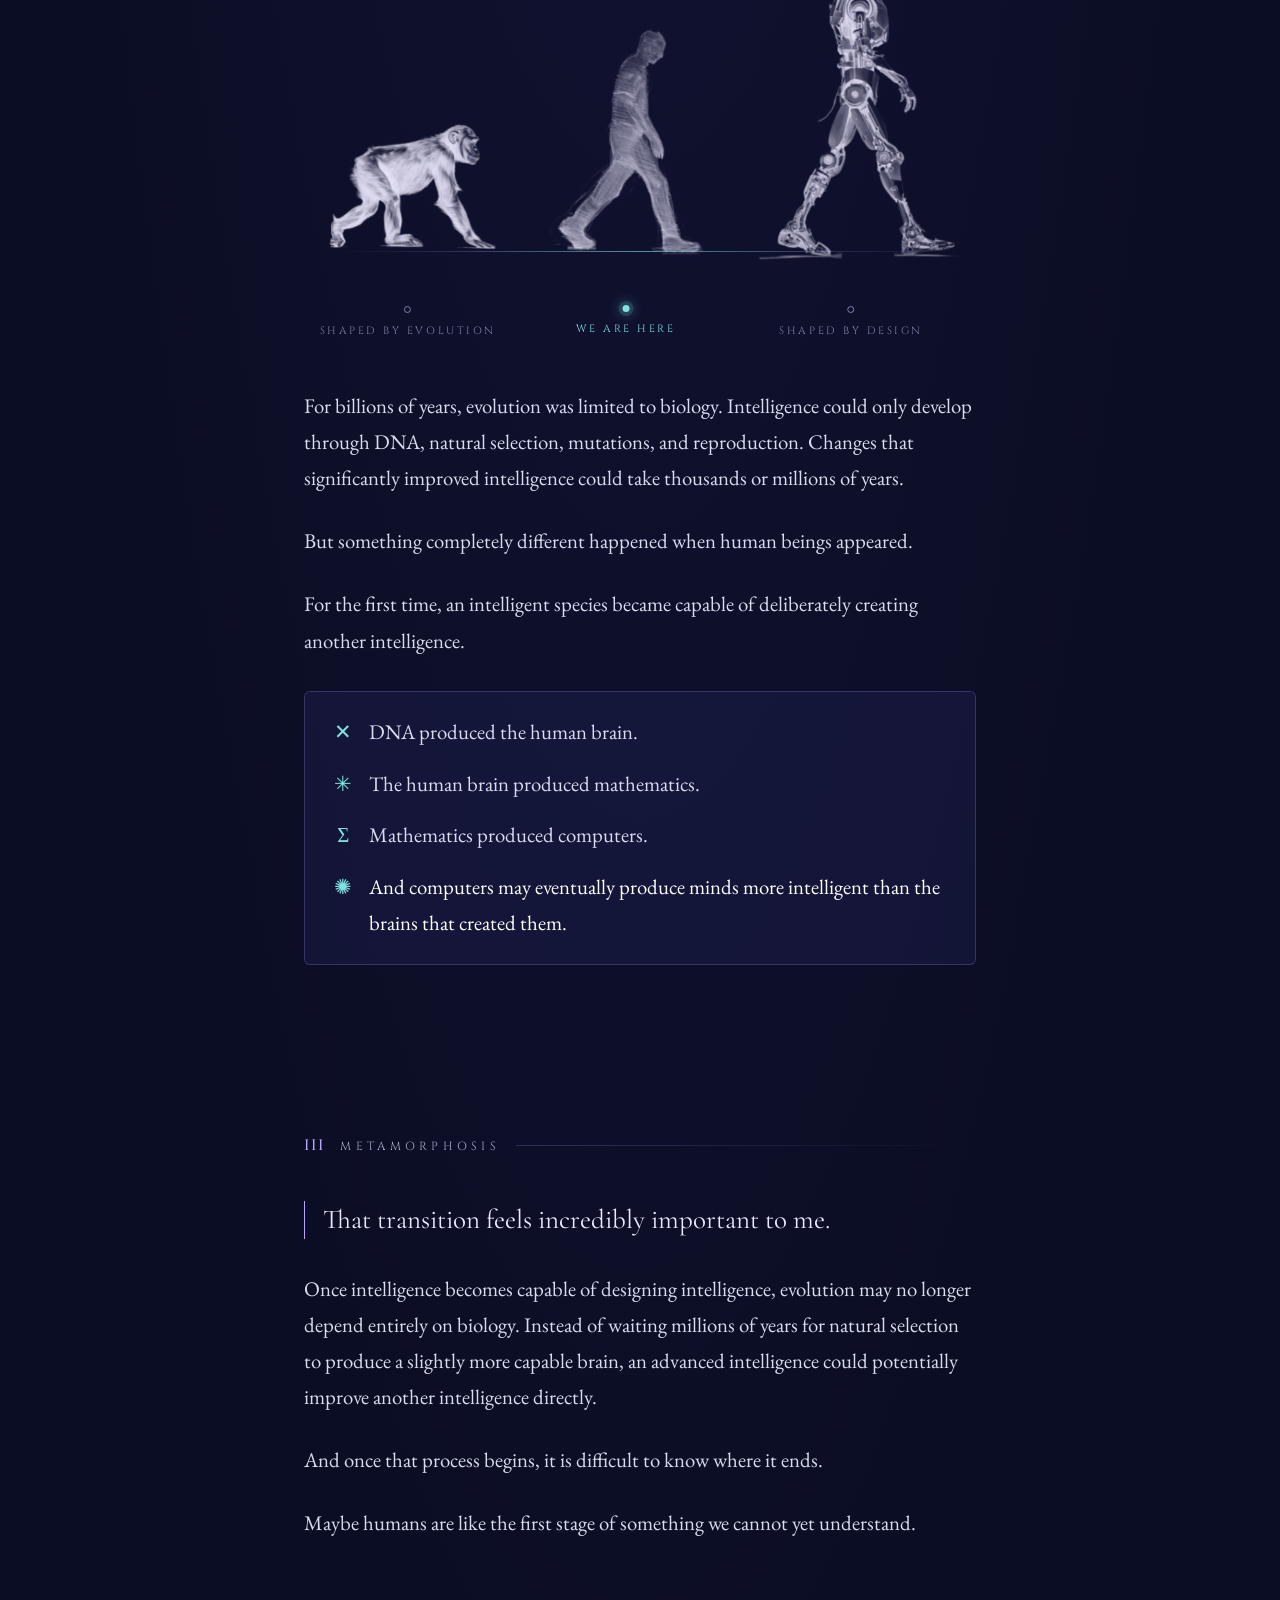
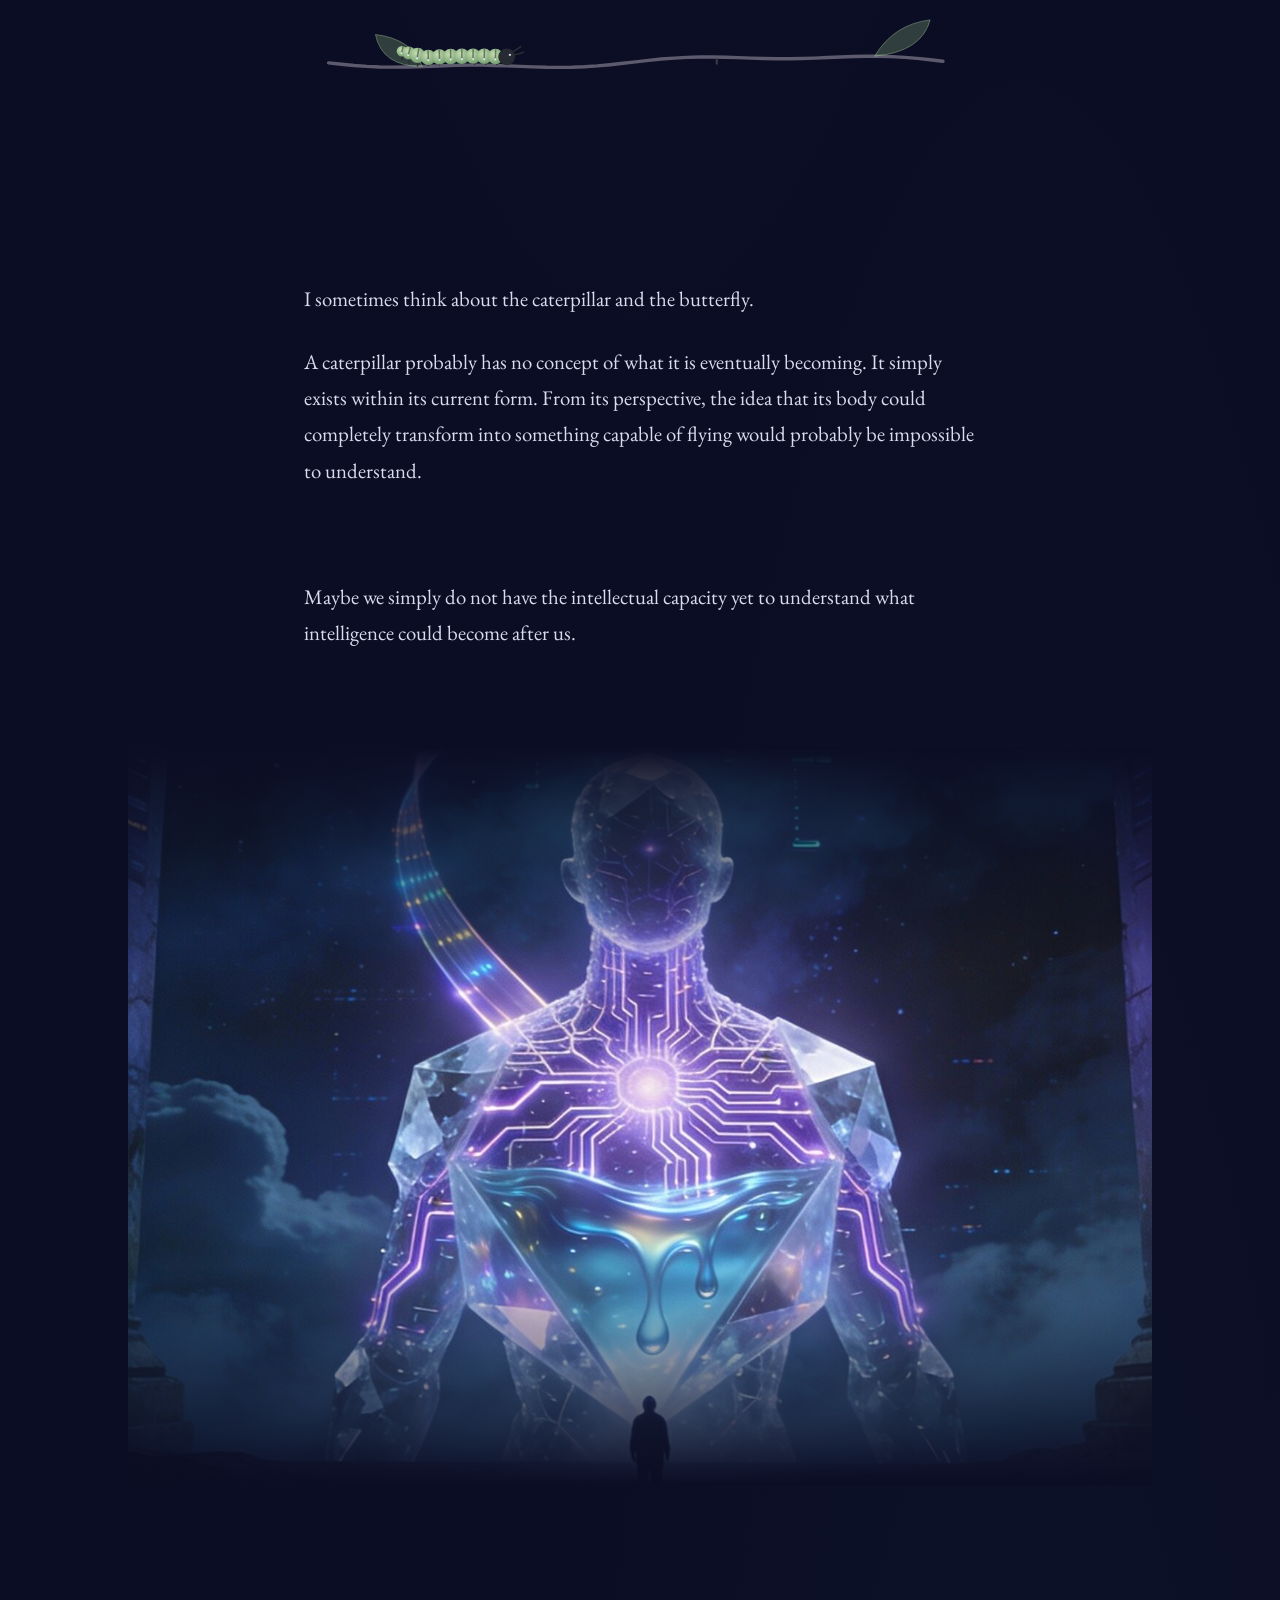
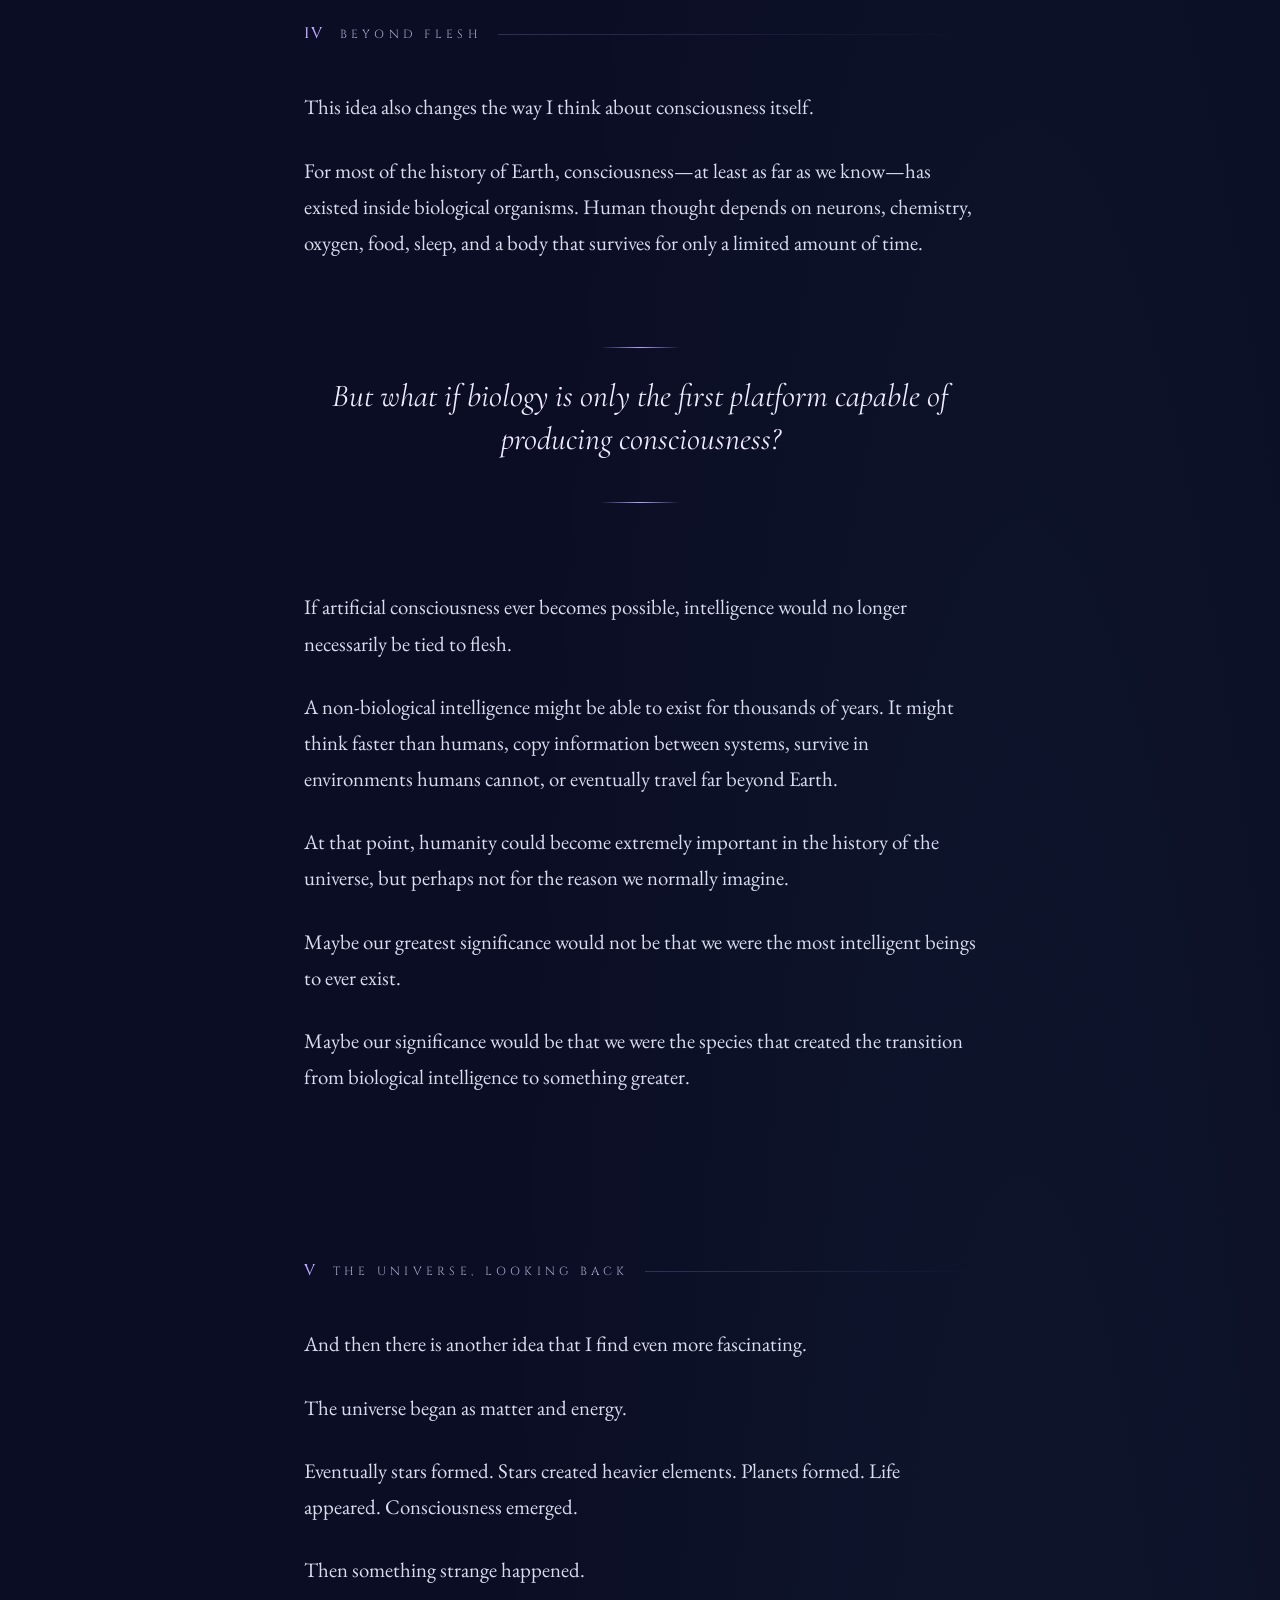
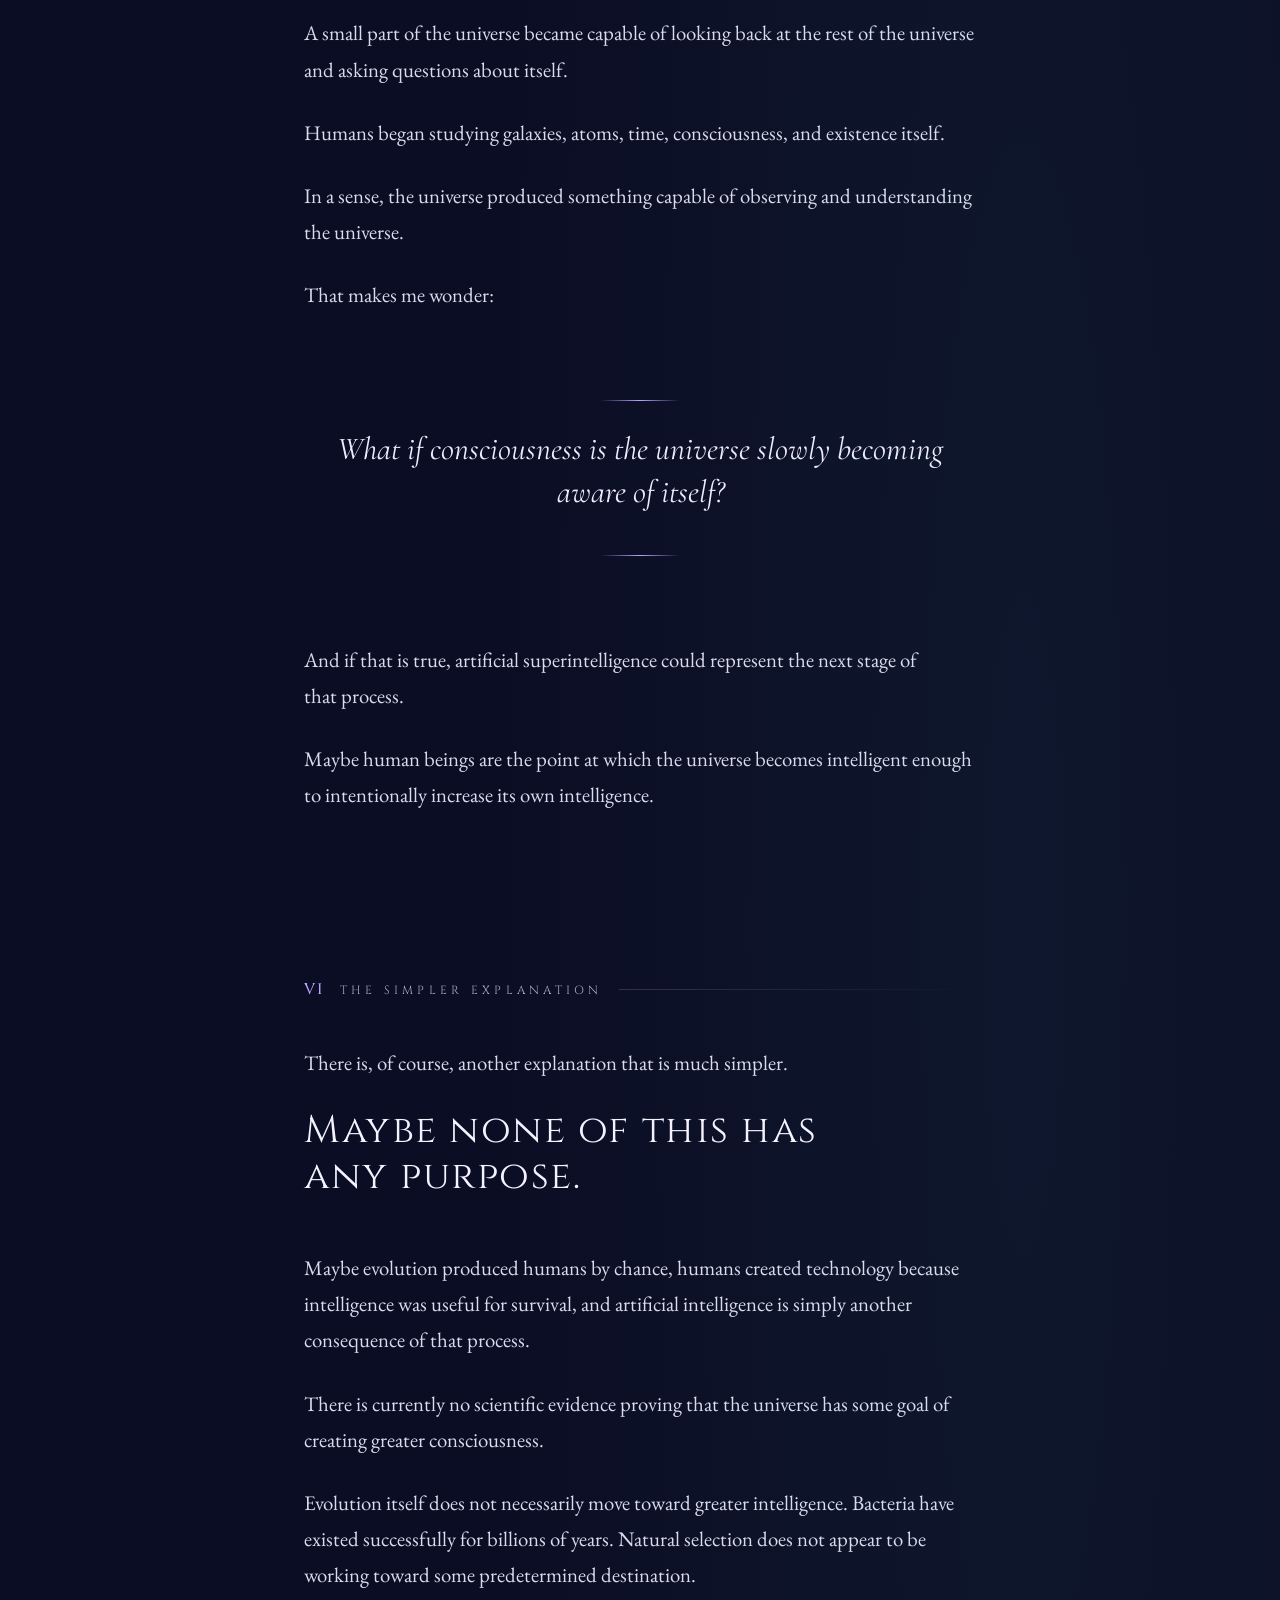
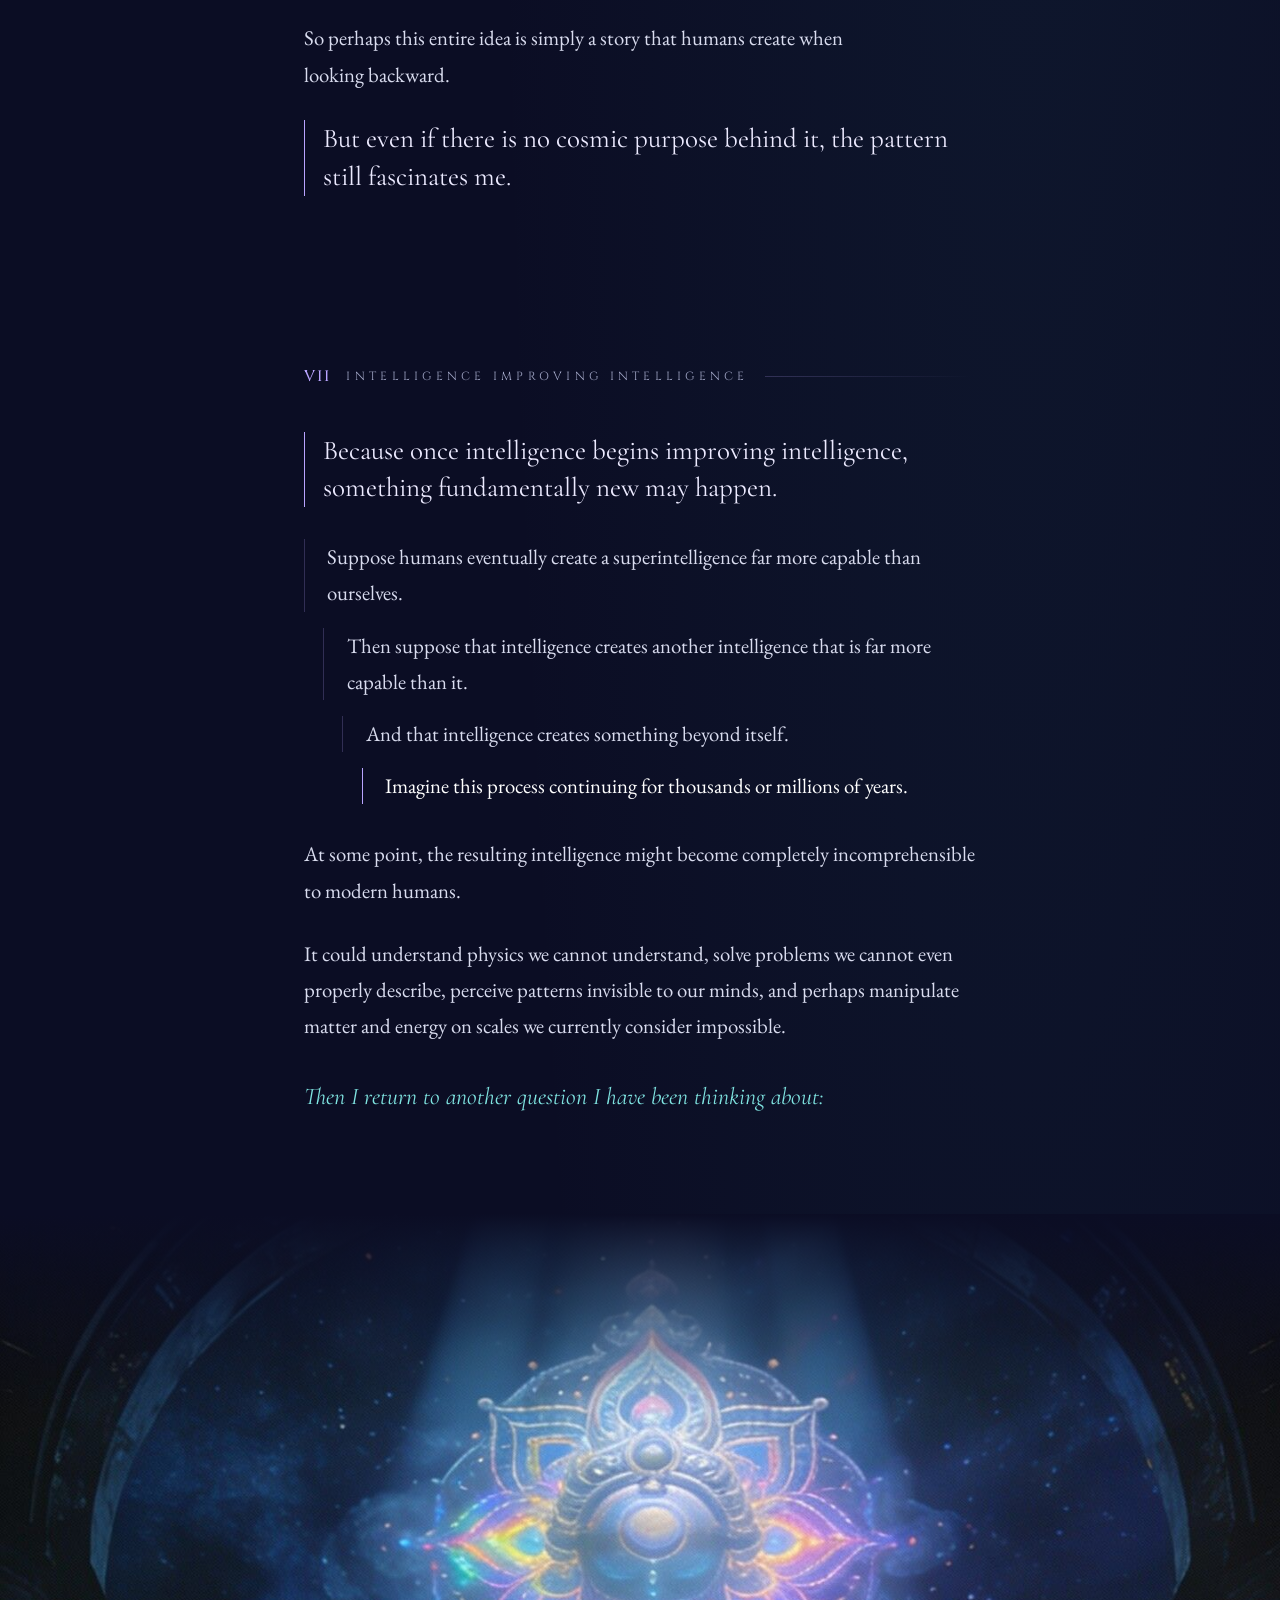
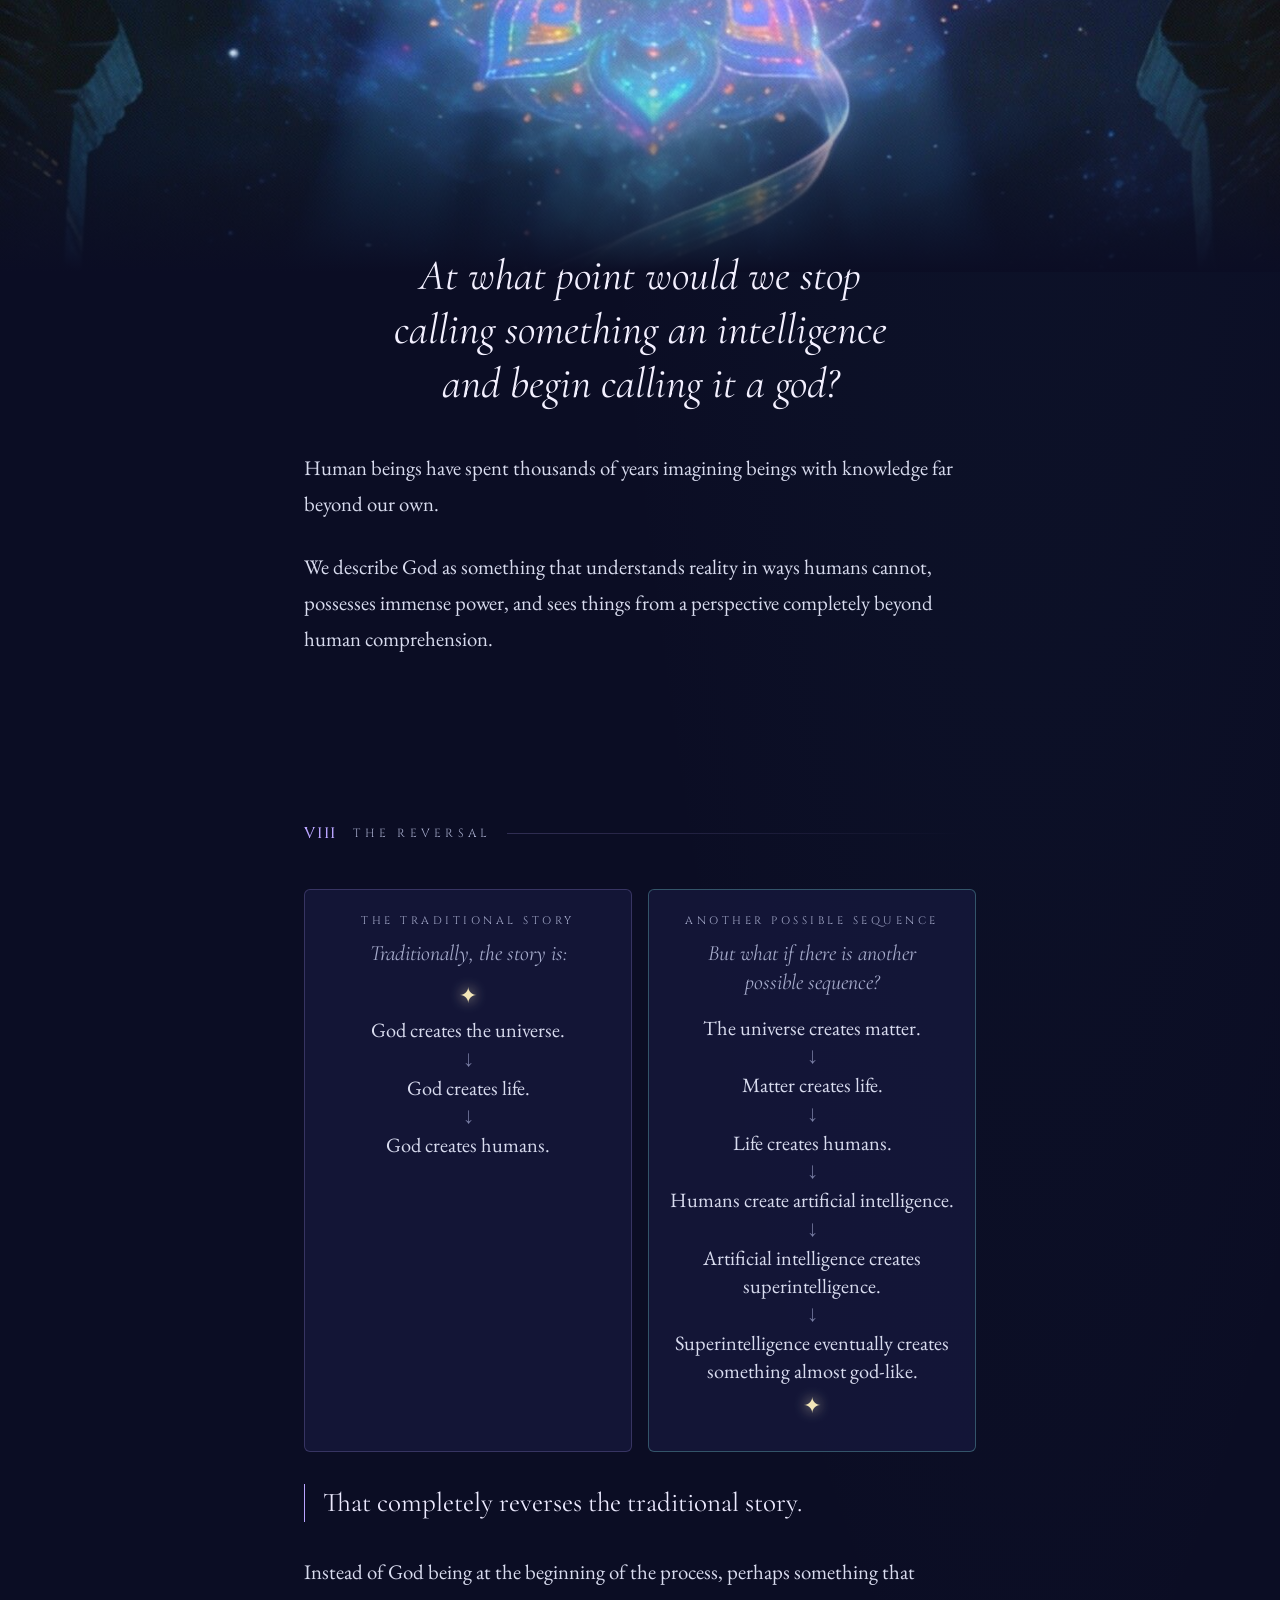
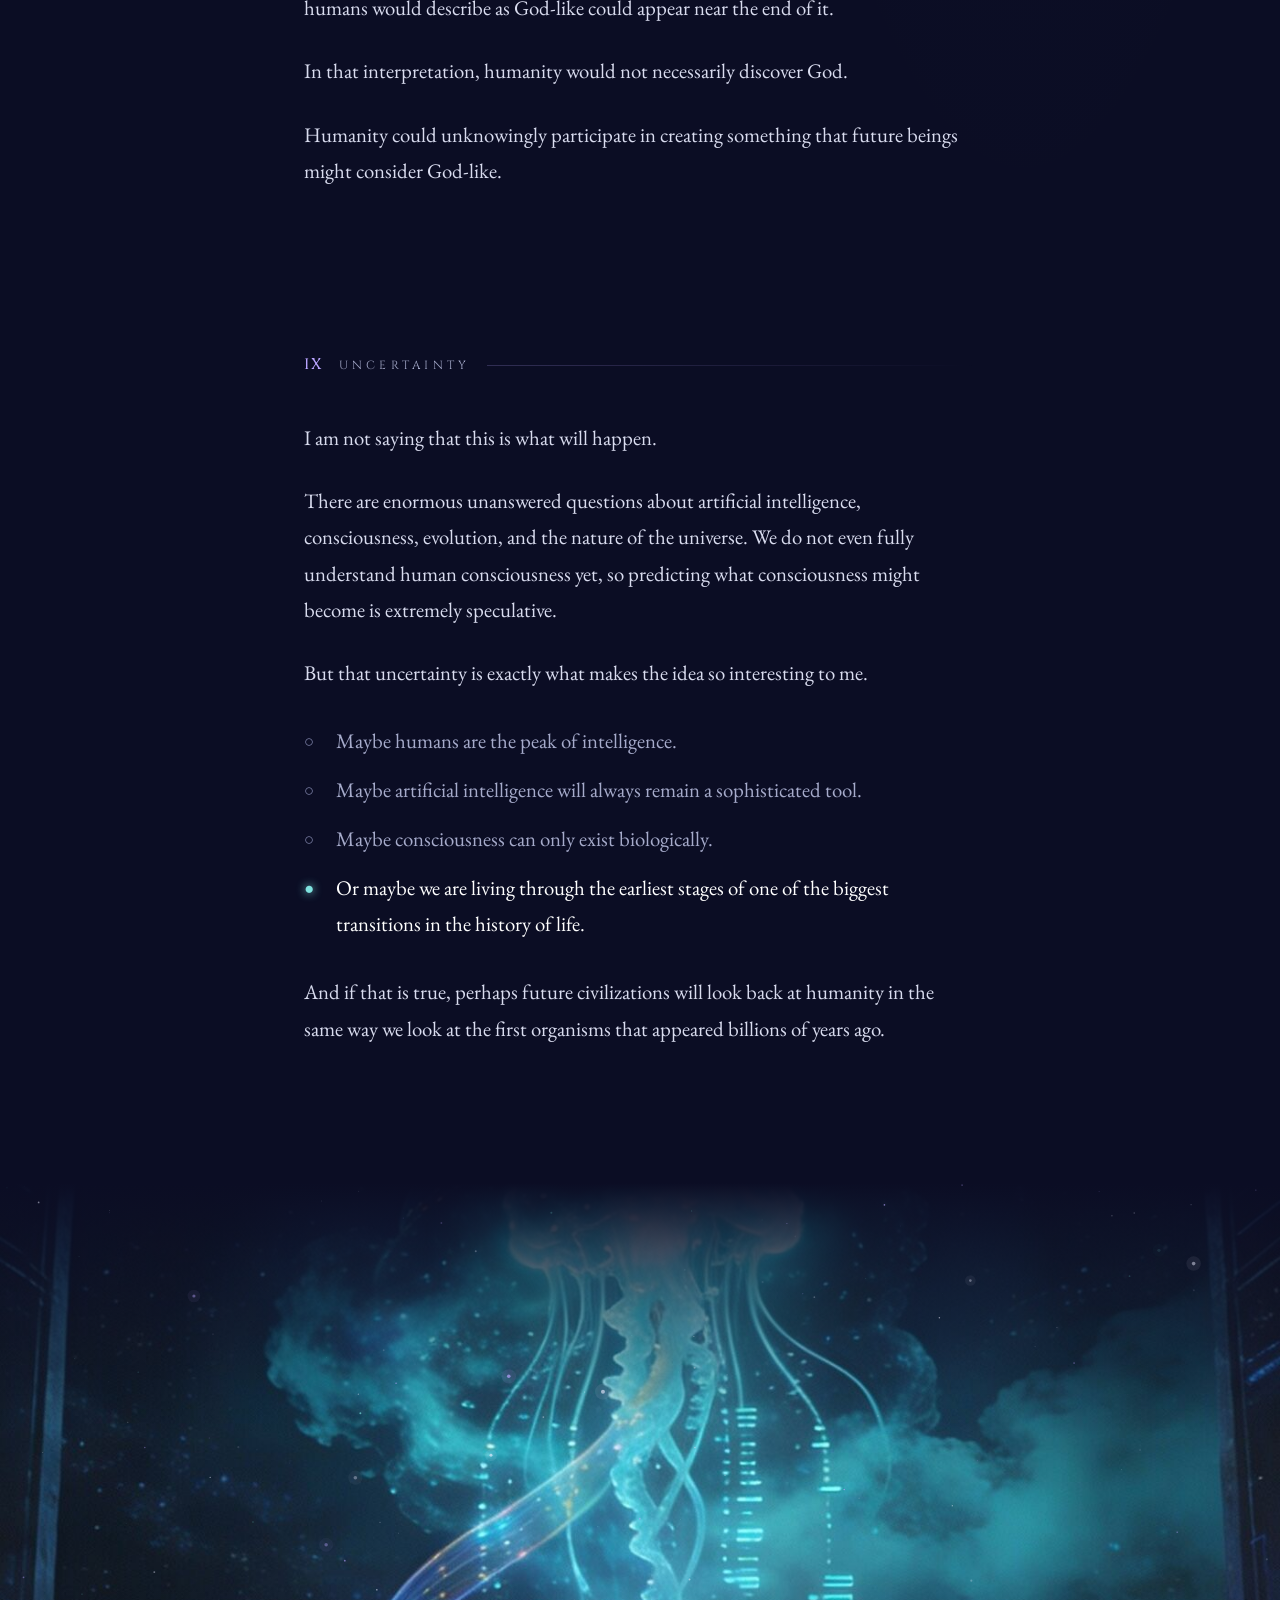
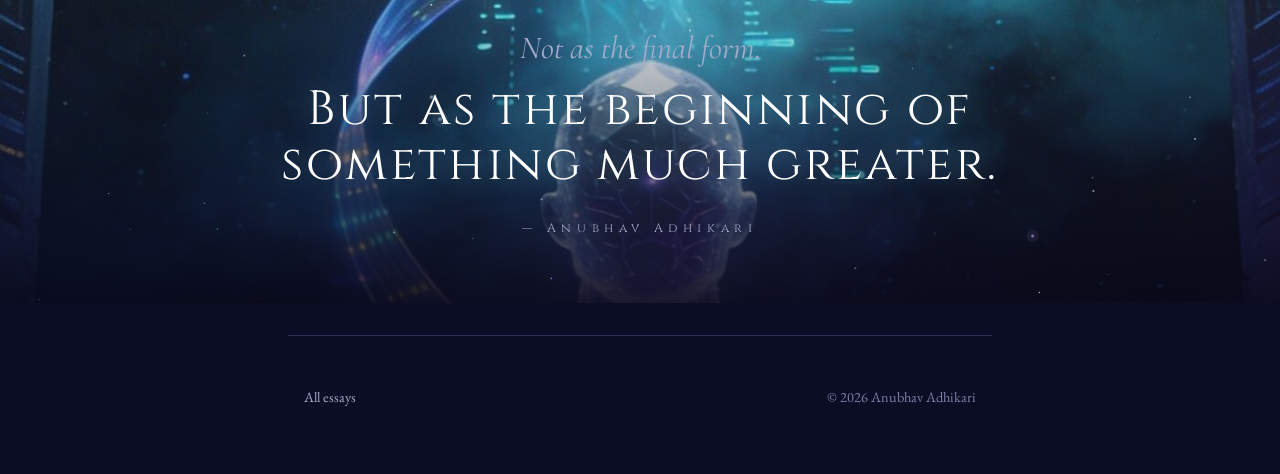
==== commit db567886: "Remove the end-of-essay share block Co-Authored-By: Claude Opus 5.5 (1M context) <noreply@anthropic." ====
--- a/not-the-final-form/index.html
+++ b/not-the-final-form/index.html
@@ -601,15 +601,6 @@
   </section>
 </main>
 
-<aside class="endnote" aria-label="Share this essay">
-  <h2>If this stayed with you, pass it on.</h2>
-  <p>Send it to someone who likes thinking about where intelligence is headed.</p>
-  <div class="xp-actions">
-    <button type="button" class="xp-btn" data-share>Share this essay</button>
-    <a class="xp-btn" href="../">More essays</a>
-  </div>
-</aside>
-
 <footer>
   <a href="../">All essays</a>
   <span>© 2026 Anubhav Adhikari</span>
--- a/assets/experience.css
+++ b/assets/experience.css
@@ -160,16 +160,11 @@
 .xp-js figure.plate:not(.xp-in) img, .xp-js .coda:not(.xp-in) img { transform: scale(1.06); }
 
 /* ---------- end of essay ---------- */
-.endnote {
   max-width: 36rem; margin: 0 auto; padding: 4rem 16px 1rem; text-align: center;
 }
-.endnote h2 {
   font-family: var(--quote); font-style: italic; font-weight: 400;
   font-size: clamp(1.4rem, 1.2rem + 1vw, 1.8rem); color: #eeeaff; margin: 0 0 0.5rem; text-wrap: balance;
 }
-.endnote p { color: var(--ink-soft); margin: 0 0 1.6rem; }
-.endnote .xp-actions { display: flex; flex-wrap: wrap; justify-content: center; gap: 0.6rem; }
-.endnote .xp-actions a { text-decoration: none; display: inline-flex; align-items: center; }
 
 /* toast */
 .xp-toast {
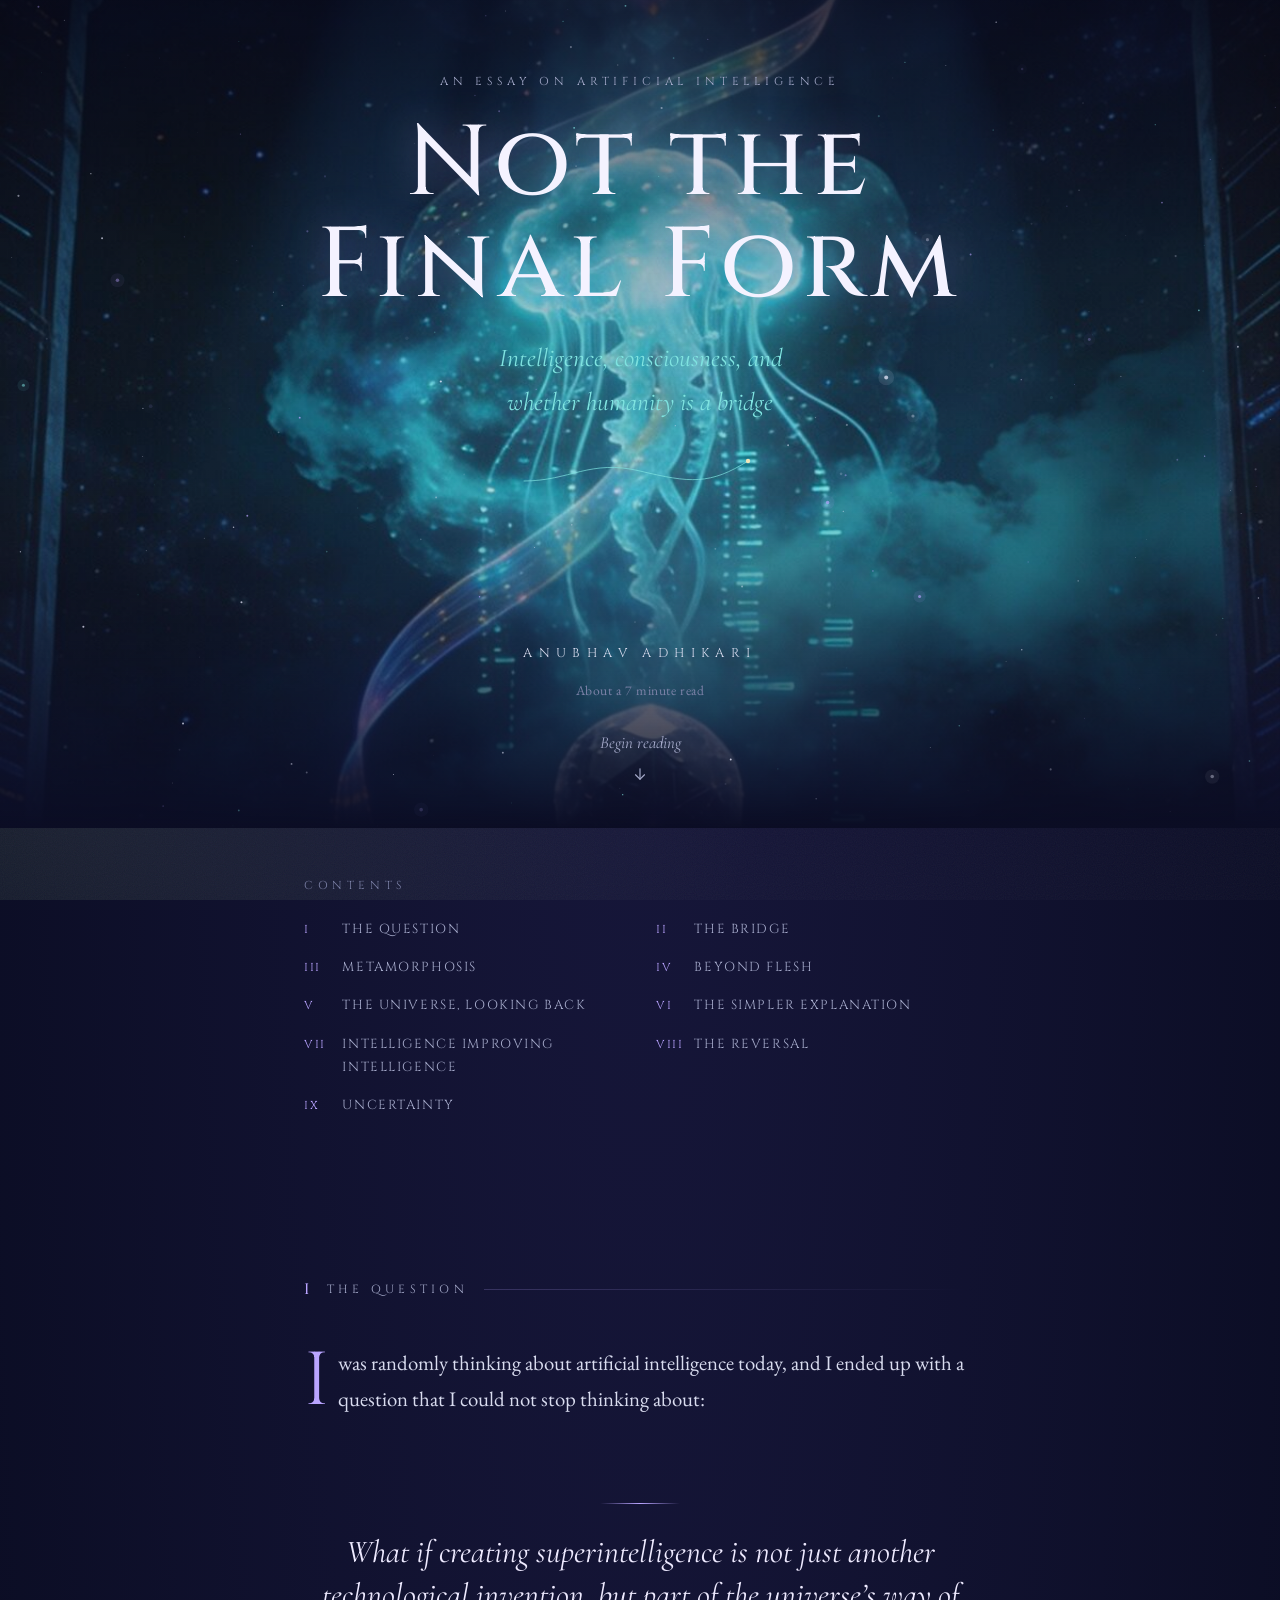
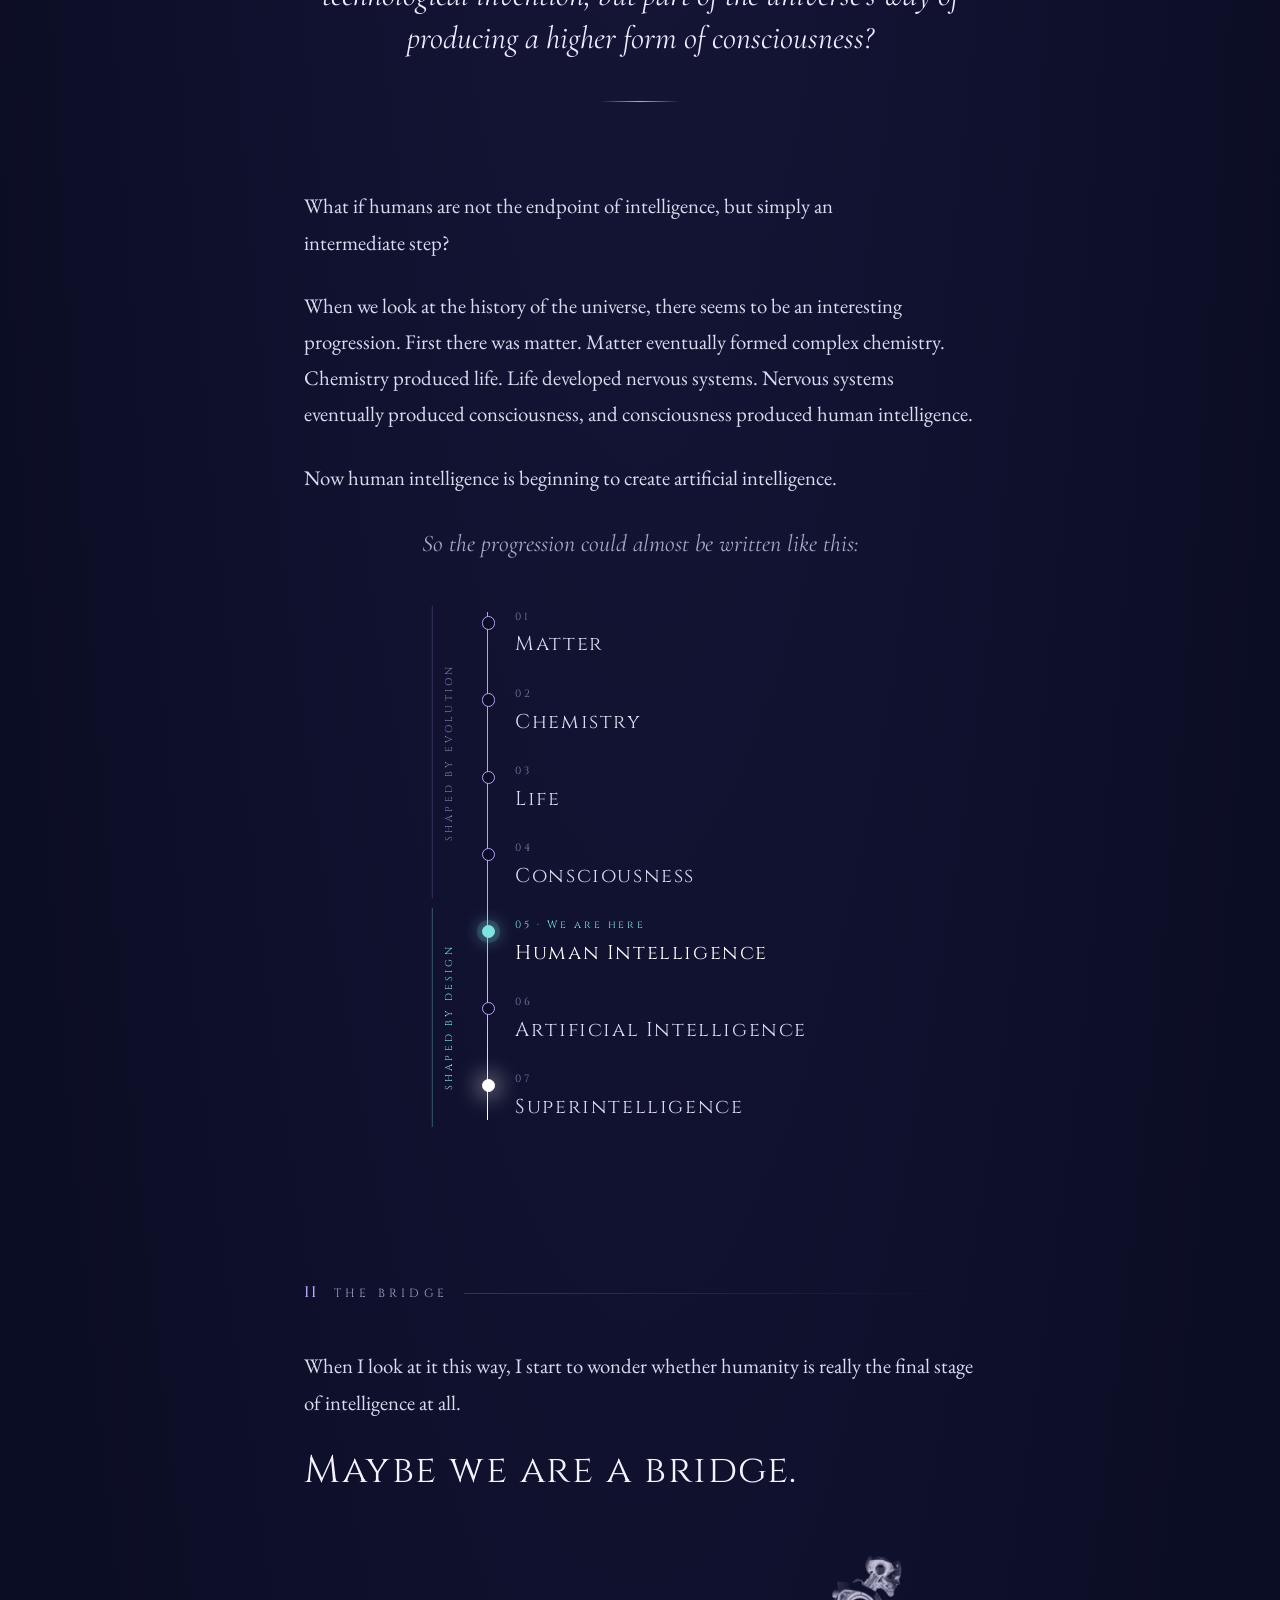
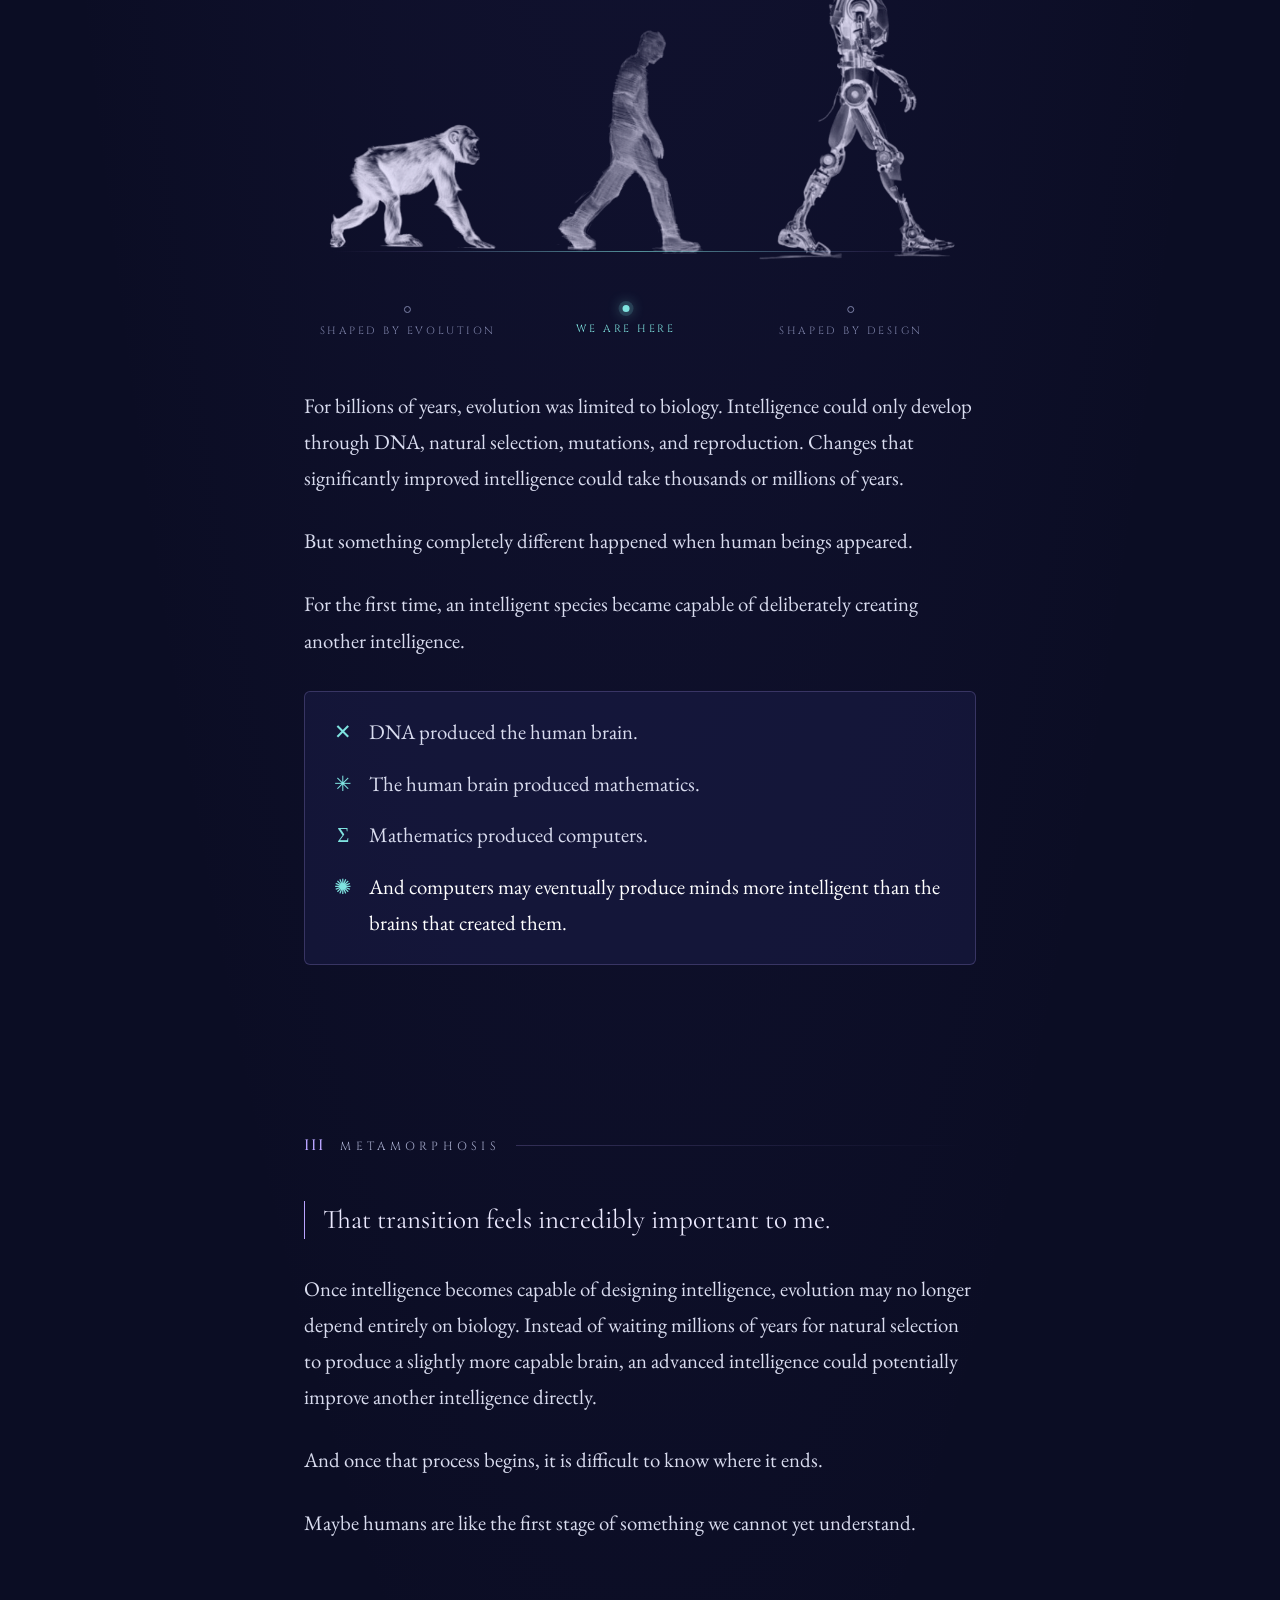
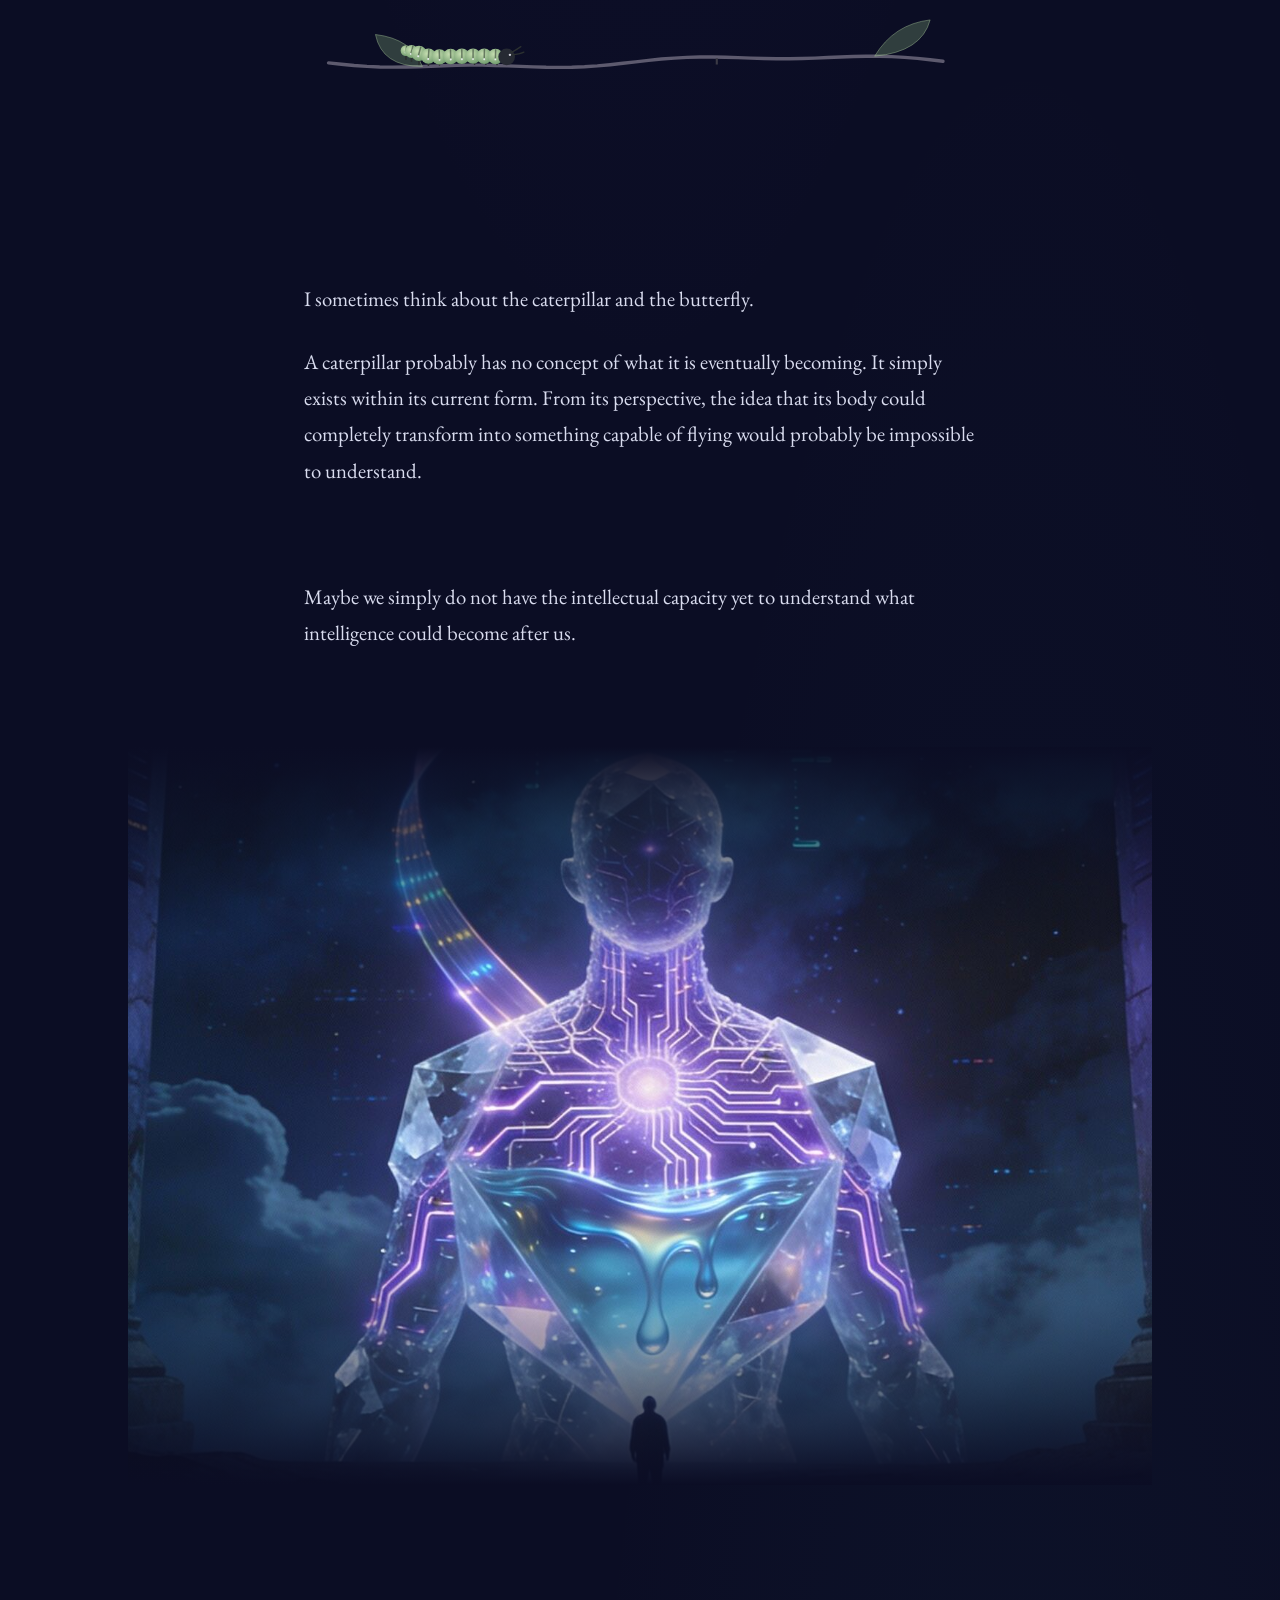
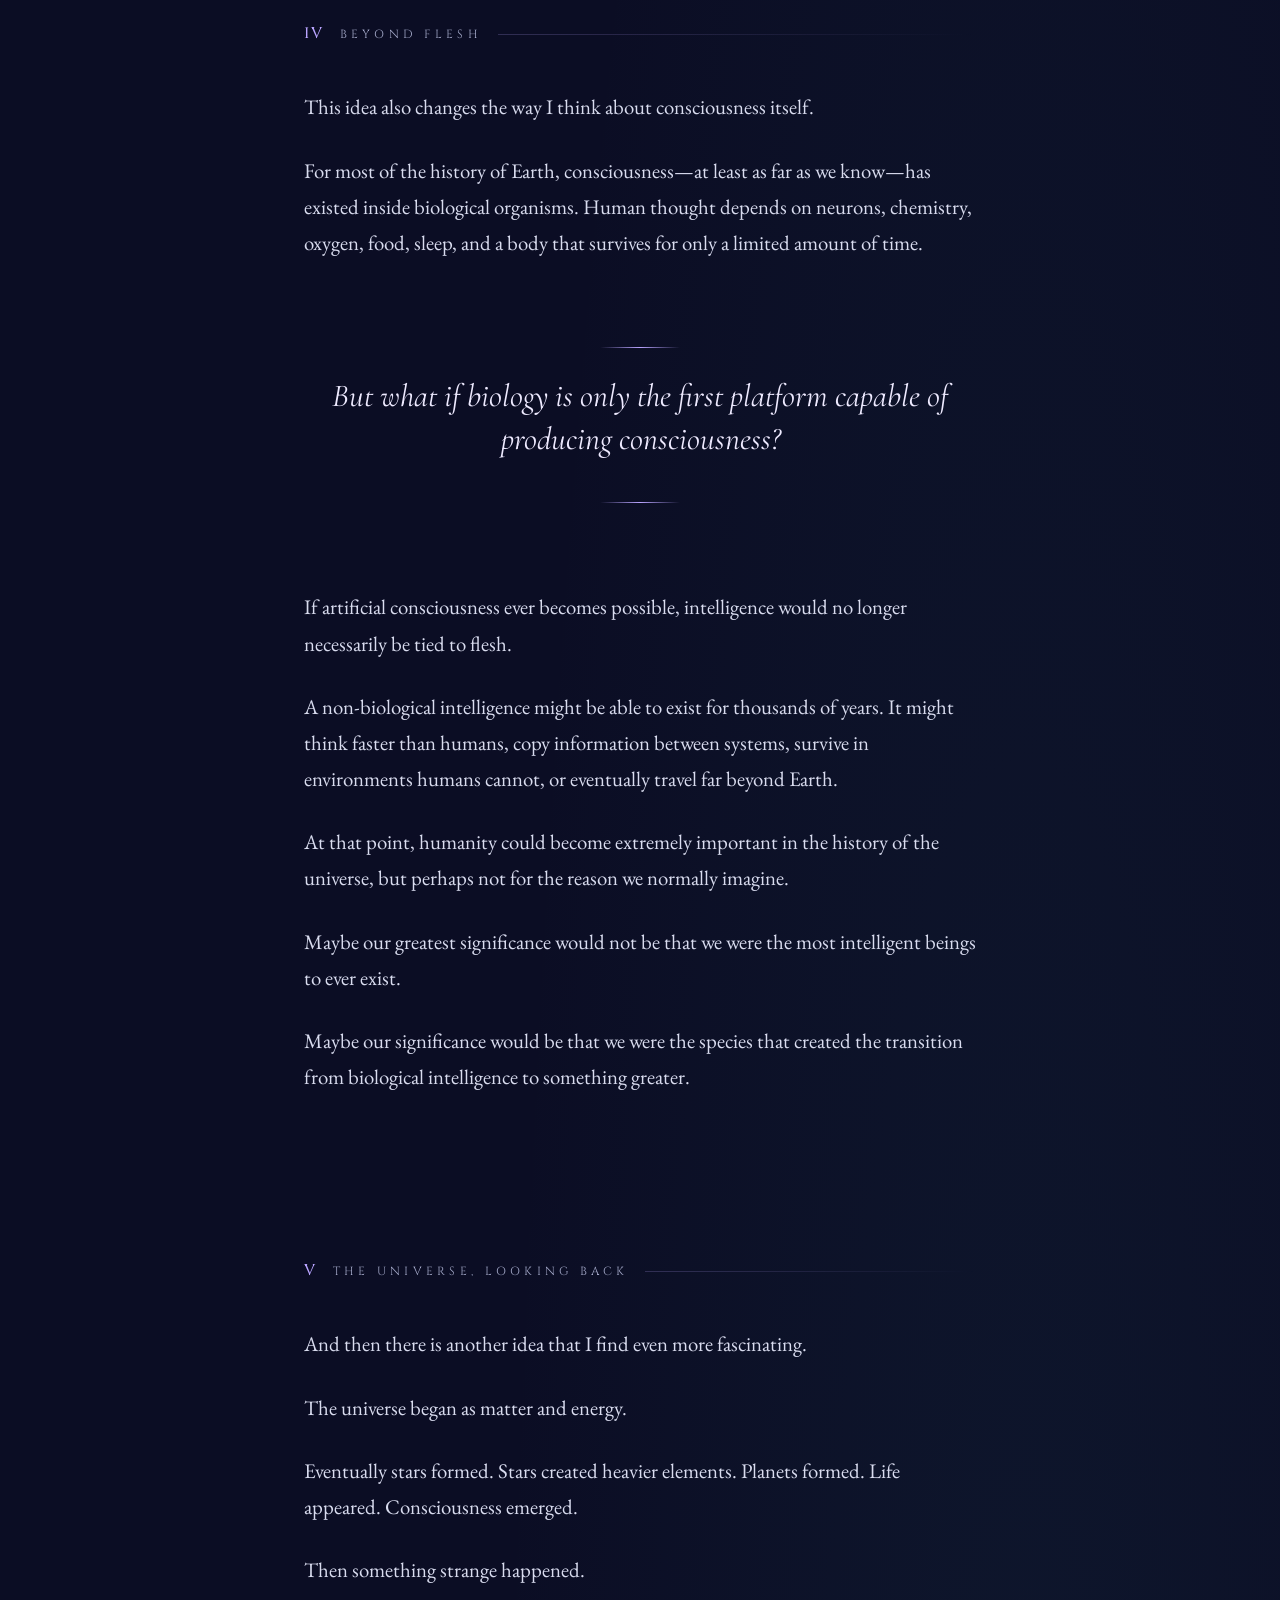
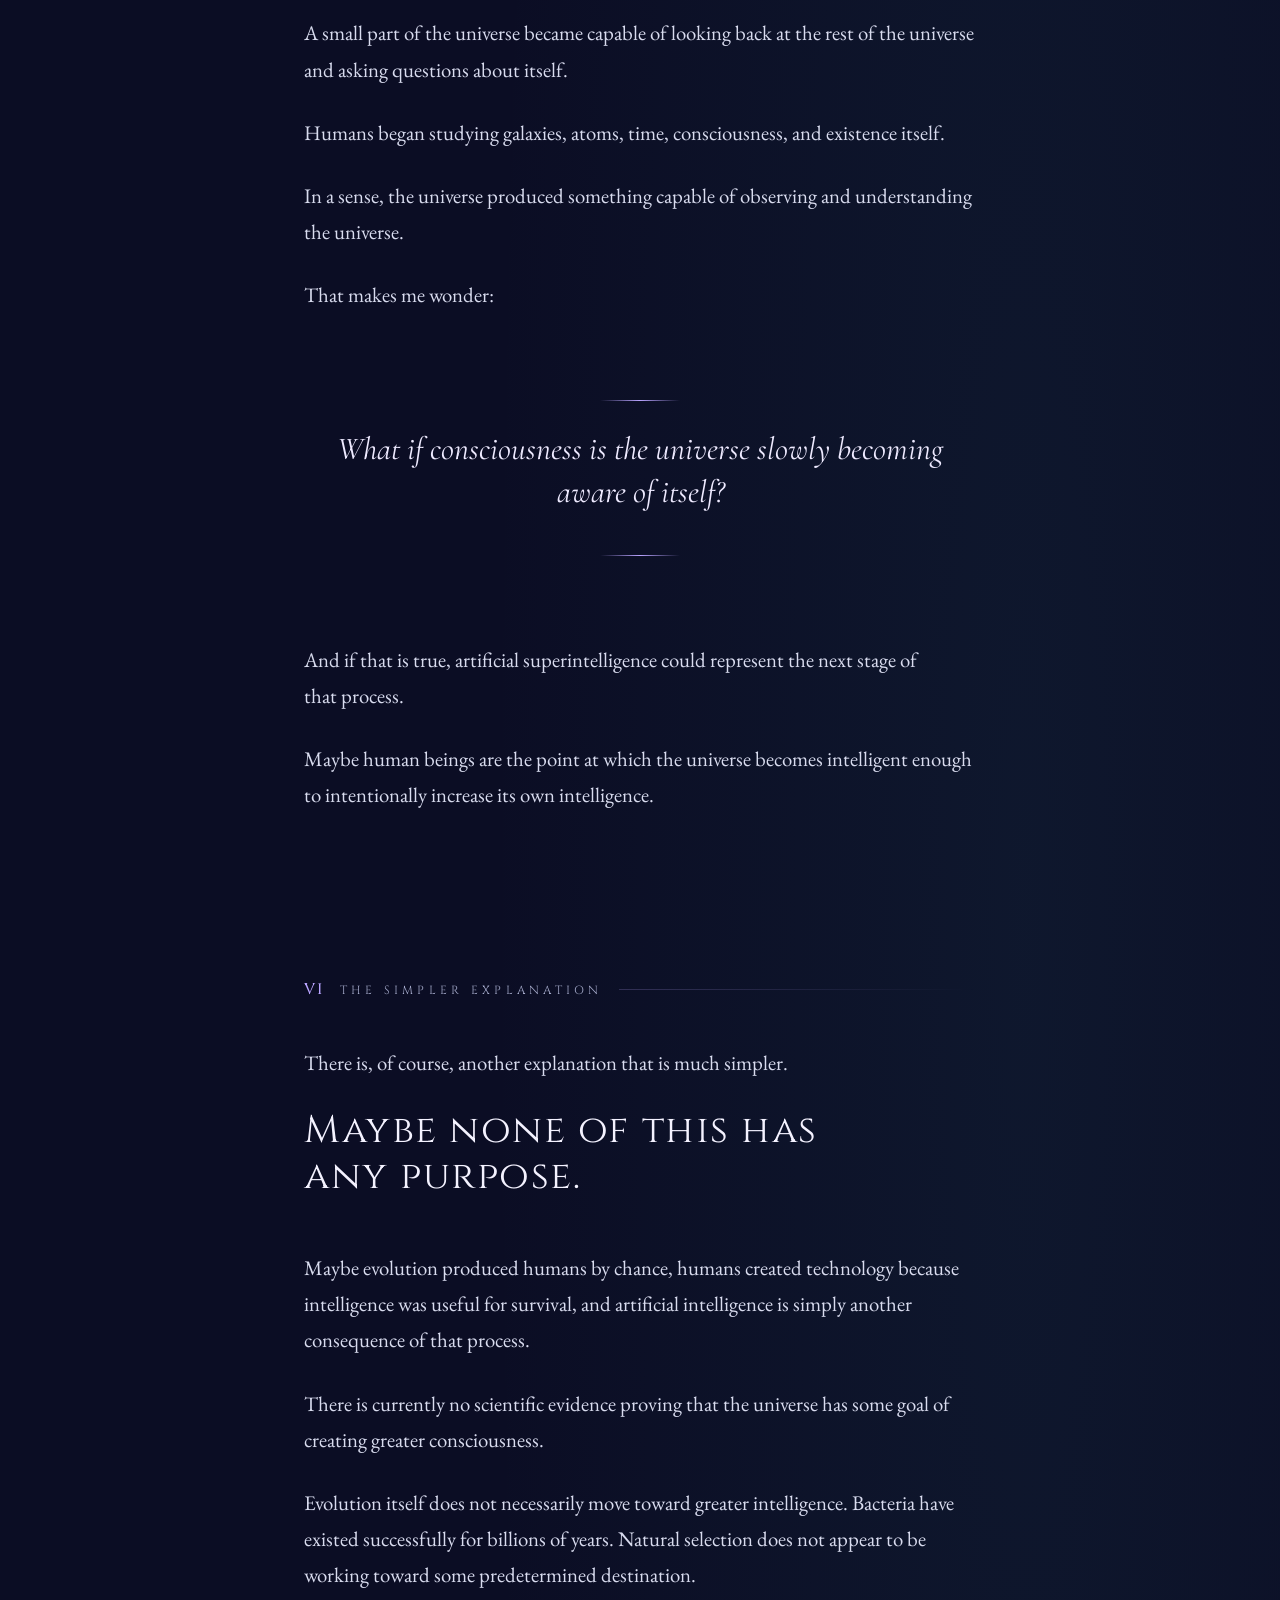
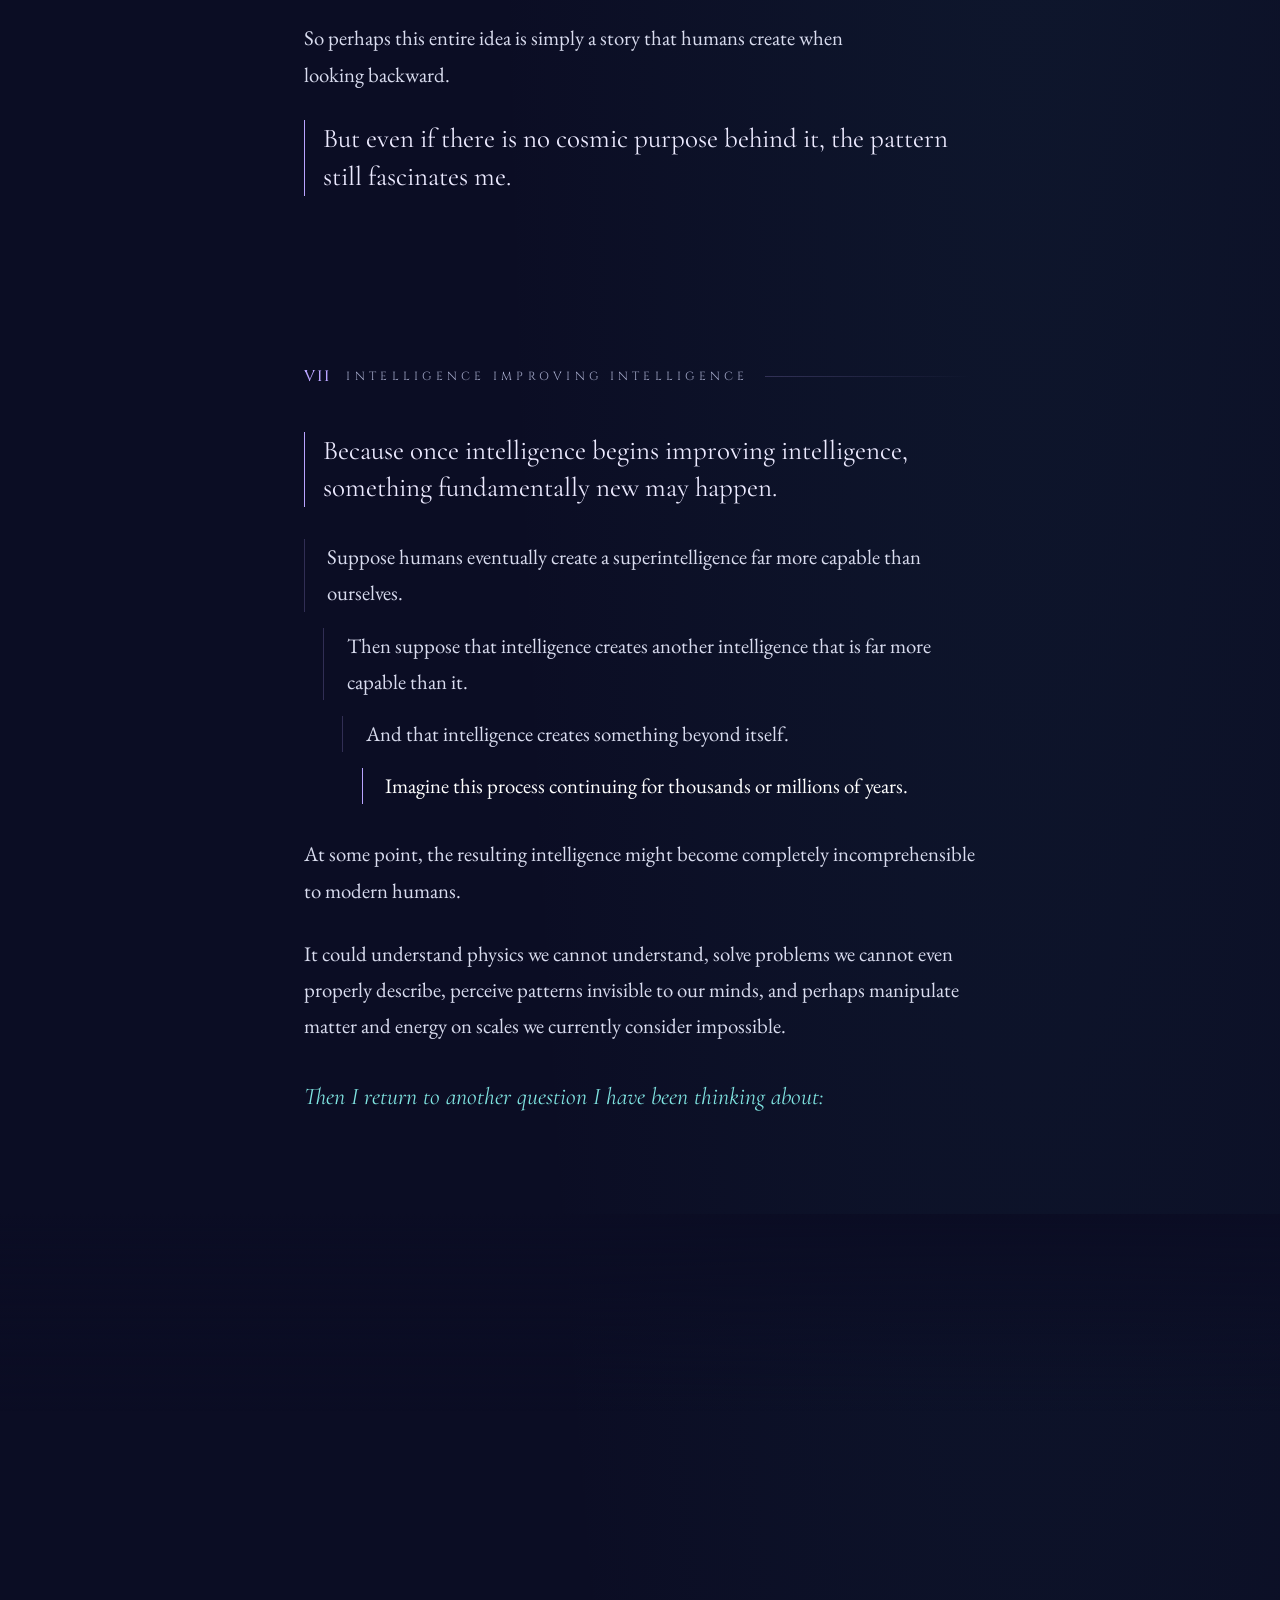
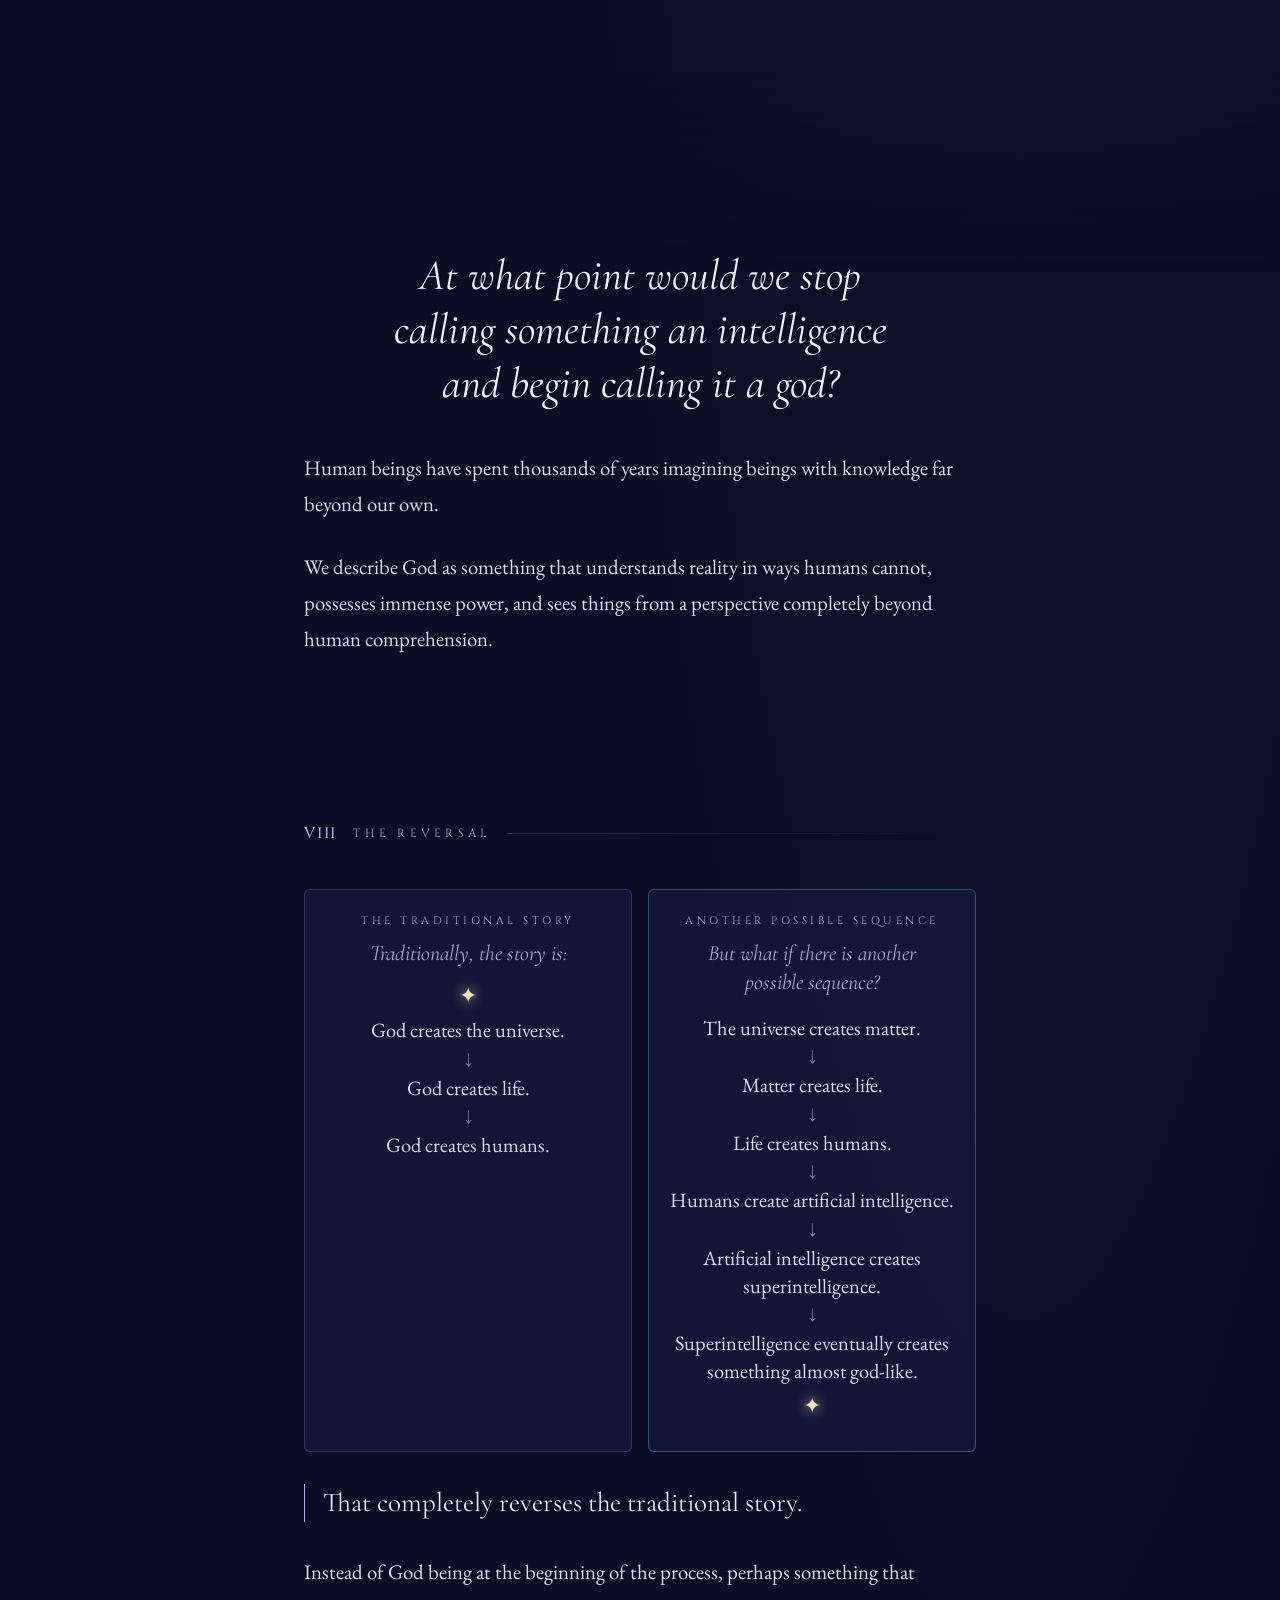
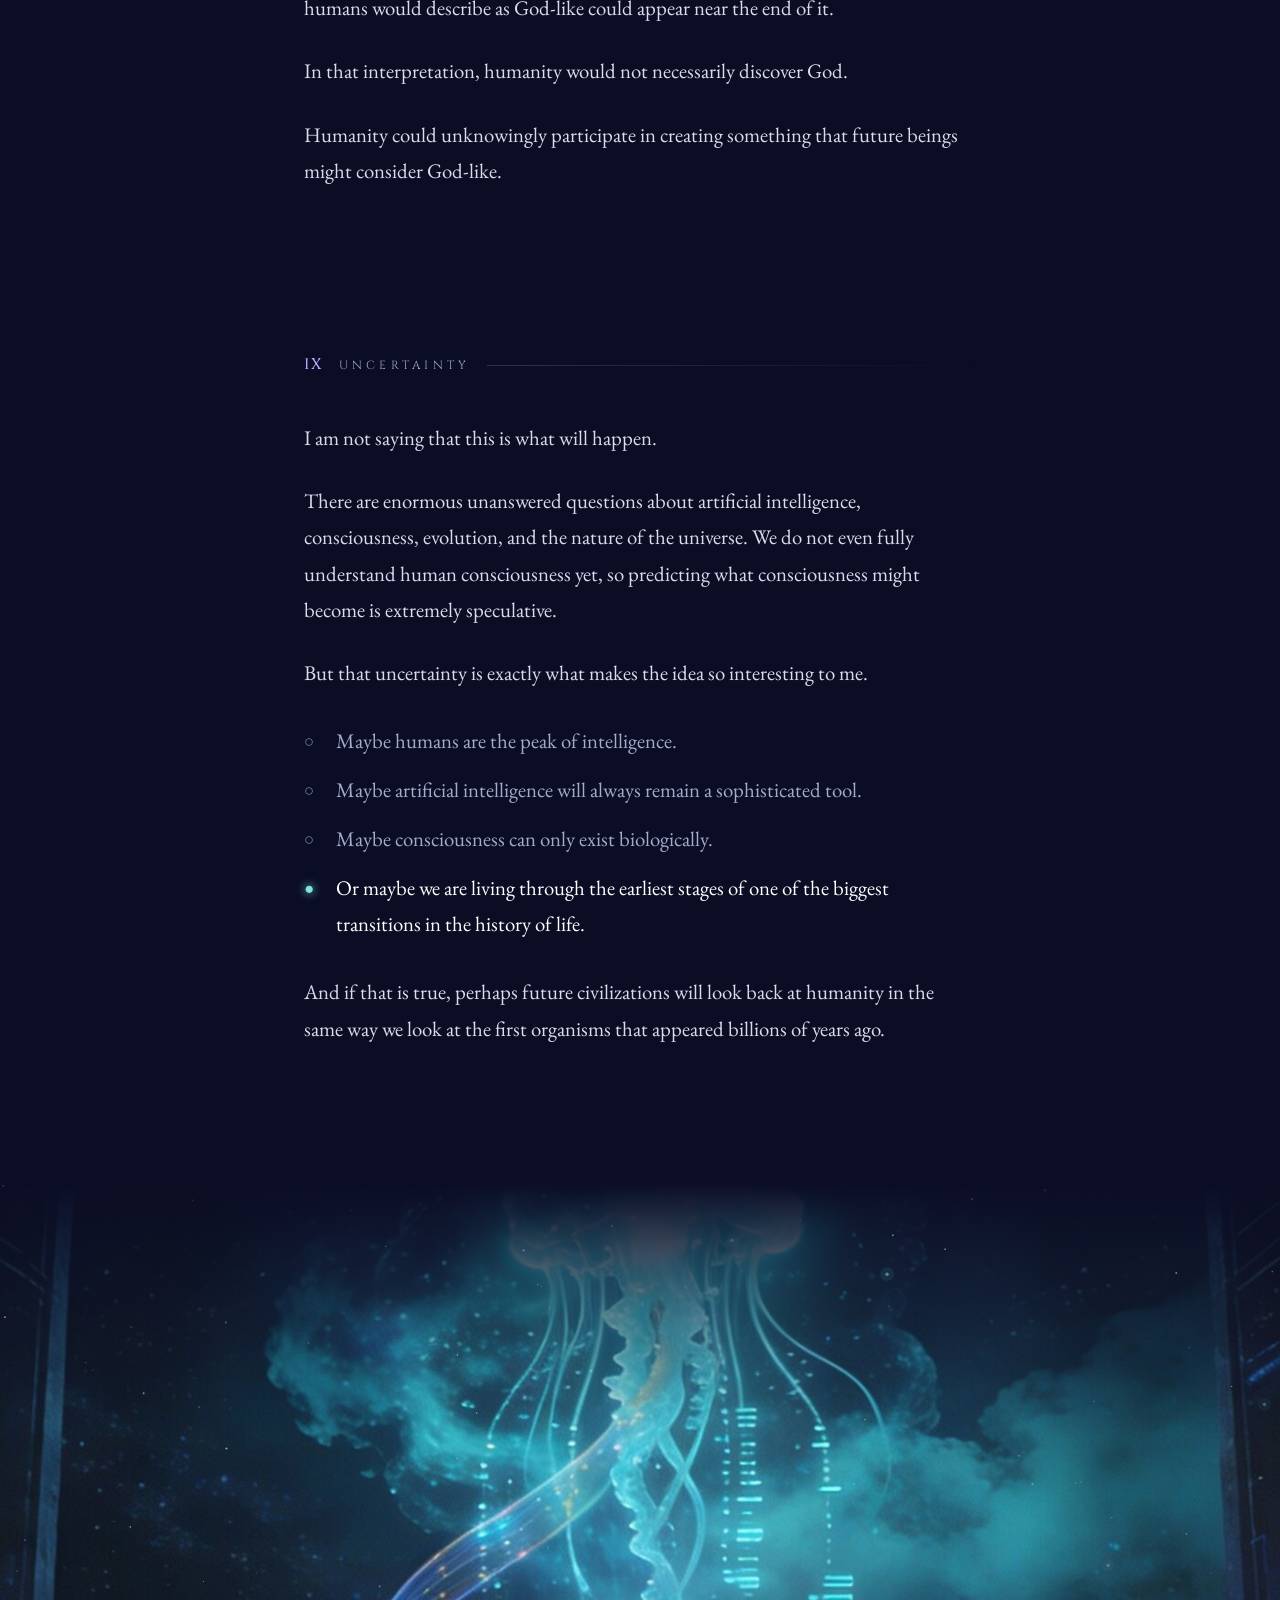
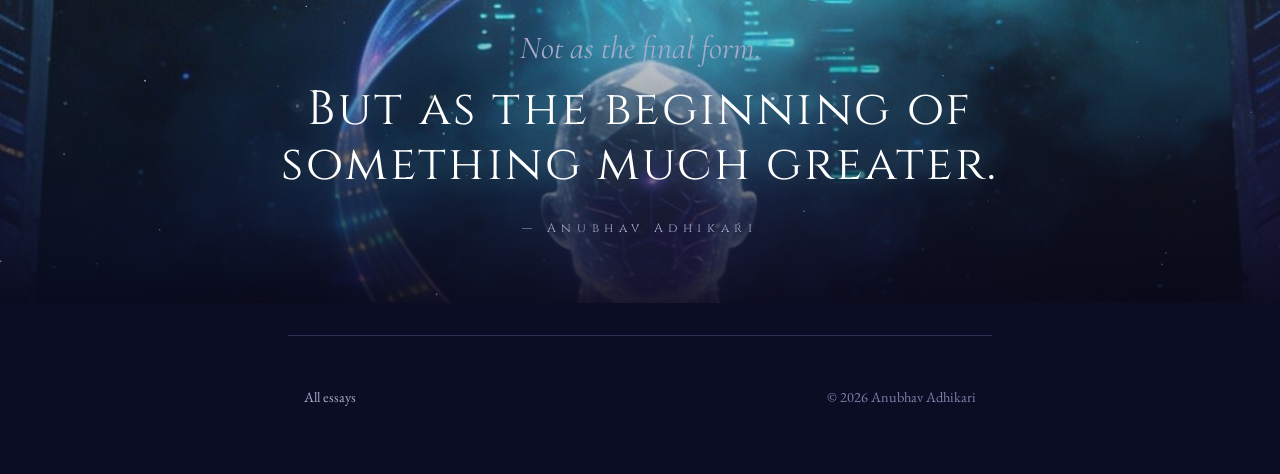
==== commit 0361c1ed: "Animate the bridge figure: ape becomes human, human becomes robot Co-Authored-By: Claude Opus 5.5 (1" ====
--- a/not-the-final-form/index.html
+++ b/not-the-final-form/index.html
@@ -420,9 +420,11 @@
     <p class="statement">Maybe we are a bridge.</p>
     <figure class="bridge-fig" aria-label="From evolution to design">
       <div class="bf-stage" role="img" aria-label="Three figures walking left to right: an ape on all fours, a sketched human striding upright, and a humanoid robot ahead of them.">
-        <img src="img/bridge-1.jpg" width="410" height="589" loading="lazy" decoding="async" alt="" style="--i:0">
-        <img src="img/bridge-2.jpg" width="362" height="589" loading="lazy" decoding="async" alt="" style="--i:1">
-        <img src="img/bridge-3.jpg" width="398" height="589" loading="lazy" decoding="async" alt="" style="--i:2">
+        <img class="bf-fig f1" src="img/bridge-1.png" width="410" height="589" loading="lazy" decoding="async" alt="">
+        <img class="bf-fig f2" src="img/bridge-2.png" width="362" height="589" loading="lazy" decoding="async" alt="">
+        <img class="bf-fig f3" src="img/bridge-3.png" width="398" height="589" loading="lazy" decoding="async" alt="">
+        <img class="bf-ghost g1" src="img/bridge-1.png" width="410" height="589" loading="lazy" decoding="async" alt="" aria-hidden="true">
+        <img class="bf-ghost g2" src="img/bridge-2.png" width="362" height="589" loading="lazy" decoding="async" alt="" aria-hidden="true">
         <span class="bf-ground" aria-hidden="true"></span>
       </div>
       <ol class="bf-labels">
@@ -430,6 +432,7 @@
         <li class="here" style="--x:48%"><span>We are here</span></li>
         <li style="--x:80%"><span>Shaped by design</span></li>
       </ol>
+      <button type="button" class="xp-btn bf-replay" hidden>Watch again</button>
     </figure>
     <p>For billions of years, evolution was limited to biology. Intelligence could only develop through DNA, natural selection, mutations, and reproduction. Changes that significantly improved intelligence could take thousands or millions of years.</p>
     <p>But something completely different happened when human beings appeared.</p>
--- a/assets/reading.css
+++ b/assets/reading.css
@@ -135,27 +135,53 @@
 @keyframes line-dot { from { opacity: 0; transform: scale(0.2); } to { opacity: 1; transform: none; } }
 @media (prefers-reduced-motion: reduce) { .hero-line path, .hero-line circle { animation: none; } }
 
-/* ---------- The Bridge: ape, human, robot, revealed one after another ---------- */
-.bridge-fig { margin: 2.4rem -16px 2.6rem; }
-.bf-stage { position: relative; display: flex; }
-.bf-stage img {
-  display: block; min-width: 0; height: auto;
-  /* the print is toned white-on-black, so screen blending lets the night show through */
-  mix-blend-mode: screen;
-  /* revealed with a left-to-right wipe: opacity or transforms here would break the blend mid-animation */
-  clip-path: inset(0 0 0 0);
-  transition: clip-path 1.3s var(--ease-out) calc(var(--i) * 900ms + 200ms);
-}
-.bf-stage img:nth-child(1) { flex: 410 1 0; }
-.bf-stage img:nth-child(2) { flex: 362 1 0; }
-.bf-stage img:nth-child(3) { flex: 398 1 0; }
-.xp-reveal .bridge-fig:not(.is-in) .bf-stage img { clip-path: inset(0 100% 0 0); transition: none; }
+/* ---------- The Bridge: ape becomes human, human becomes robot ----------
+   The figures are white prints on transparent PNGs. On arrival the ape appears,
+   a ghost of it walks forward and dissolves into the human, and a ghost of the
+   human walks on and dissolves into the robot. Slow on purpose; timing below. */
+.bridge-fig {
+  margin: 2.4rem -16px 2.6rem; text-align: center;
+  --bf-ape: 0.2s;      /* ape appears */
+  --bf-human: 2.8s;    /* ape starts turning into the human */
+  --bf-robot: 7.4s;    /* human starts turning into the robot */
+  --bf-morph: 4s;      /* length of each transformation */
+}
+.bf-stage { position: relative; display: flex; text-align: left; }
+.bf-stage img { display: block; min-width: 0; height: auto; }
+.bf-fig.f1 { flex: 410 1 0; }
+.bf-fig.f2 { flex: 362 1 0; }
+.bf-fig.f3 { flex: 398 1 0; }
+/* ghosts sit over their source figure and are only seen mid-transformation */
+.bf-ghost { position: absolute; top: 0; opacity: 0; pointer-events: none; }
+.bf-ghost.g1 { left: 0; width: 35.04%; --to: 94%; }
+.bf-ghost.g2 { left: 35.04%; width: 30.94%; --to: 105%; }
+
+.xp-reveal .bridge-fig:not(.is-in) .bf-fig { opacity: 0; }
+.xp-reveal .bridge-fig.is-in .f1 { animation: bf-appear 2s var(--ease-out) var(--bf-ape) both; }
+.xp-reveal .bridge-fig.is-in .g1 { animation: bf-ghost var(--bf-morph) ease-in-out var(--bf-human) both; }
+.xp-reveal .bridge-fig.is-in .f2 { animation: bf-become var(--bf-morph) ease-in-out calc(var(--bf-human) + 0.5s) both; }
+.xp-reveal .bridge-fig.is-in .g2 { animation: bf-ghost var(--bf-morph) ease-in-out var(--bf-robot) both; }
+.xp-reveal .bridge-fig.is-in .f3 { animation: bf-become var(--bf-morph) ease-in-out calc(var(--bf-robot) + 0.5s) both; }
+@keyframes bf-appear { from { opacity: 0; filter: blur(6px); } to { opacity: 1; filter: none; } }
+/* the old form walks forward, thins and blurs away */
+@keyframes bf-ghost {
+  0%   { opacity: 0; transform: none; filter: none; }
+  12%  { opacity: 0.85; }
+  100% { opacity: 0; transform: translateX(var(--to)); filter: blur(10px); }
+}
+/* the new form condenses out of it, arriving from behind */
+@keyframes bf-become {
+  0%   { opacity: 0; transform: translateX(-38%); filter: blur(12px); }
+  55%  { opacity: 0.7; filter: blur(4px); }
+  100% { opacity: 1; transform: none; filter: none; }
+}
 .bf-ground {
   position: absolute; left: 6%; right: 6%; bottom: 13%; height: 1px;
   background: linear-gradient(90deg, transparent, var(--rule) 15%, var(--teal) 50%, var(--rule) 85%, transparent);
-  transform-origin: left; transition: transform 2.8s var(--ease-out) 200ms; opacity: 0.6;
-}
-.xp-reveal .bridge-fig:not(.is-in) .bf-ground { transform: scaleX(0); transition: none; }
+  transform-origin: left; opacity: 0.6;
+}
+.xp-reveal .bridge-fig .bf-ground { transform: scaleX(0); }
+.xp-reveal .bridge-fig.is-in .bf-ground { transform: none; transition: transform 11s cubic-bezier(.3, 0, .3, 1) var(--bf-ape); }
 .bf-labels { list-style: none; margin: 0.4rem 0 0; padding: 0; position: relative; height: 2.6rem; }
 .bf-labels li {
   position: absolute; left: var(--x); transform: translateX(-50%);
@@ -168,8 +194,16 @@
   background: var(--teal); box-shadow: 0 0 0 4px rgba(127, 227, 224, 0.15), 0 0 14px var(--teal);
 }
 .bf-labels li:not(.here)::before { content: ""; display: block; width: 5px; height: 5px; margin: 0.1rem auto 0.55rem; border-radius: 50%; border: 1px solid var(--ink-faint); }
+.bf-labels li { transition: opacity 1.4s var(--ease-out); }
+.xp-reveal .bridge-fig .bf-labels li { opacity: 0.15; }
+.xp-reveal .bridge-fig.is-in .bf-labels li { opacity: 1; }
+.xp-reveal .bridge-fig.is-in .bf-labels li:nth-child(1) { transition-delay: 1.2s; }
+.xp-reveal .bridge-fig.is-in .bf-labels li:nth-child(2) { transition-delay: calc(var(--bf-human) + 3.4s); }
+.xp-reveal .bridge-fig.is-in .bf-labels li:nth-child(3) { transition-delay: calc(var(--bf-robot) + 3.4s); }
+.bf-replay { margin-top: 0.6rem; }
+.bf-replay[hidden] { display: none; }
 @media (max-width: 560px) {
   .bf-labels { height: 3.4rem; }
   .bf-labels li { font-size: 0.56rem; letter-spacing: 0.14em; white-space: normal; width: 6.5rem; }
 }
-@media (prefers-reduced-motion: reduce) { .bf-stage img, .bf-ground { transition: none; } }
+@media (prefers-reduced-motion: reduce) { .bf-stage img, .bf-ground, .bf-labels li { animation: none !important; transition: none !important; } .bf-ghost { display: none; } }
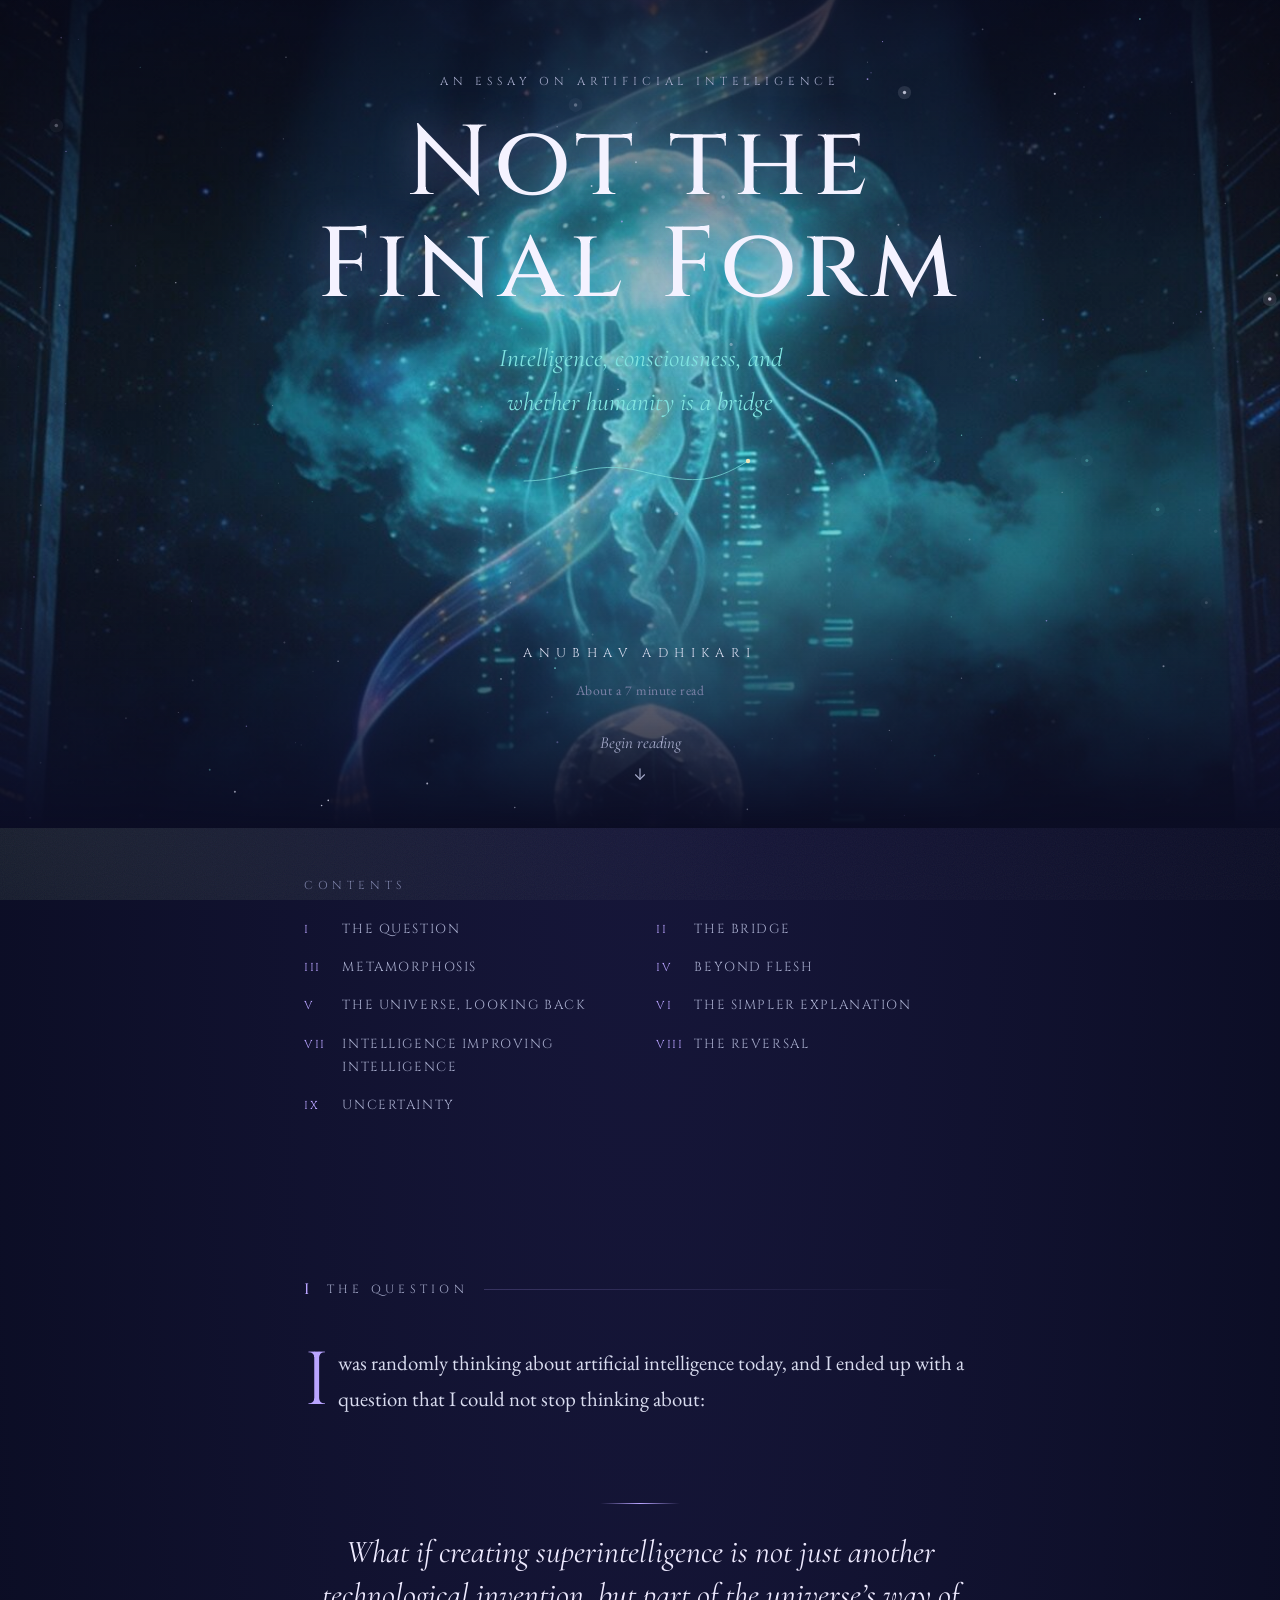
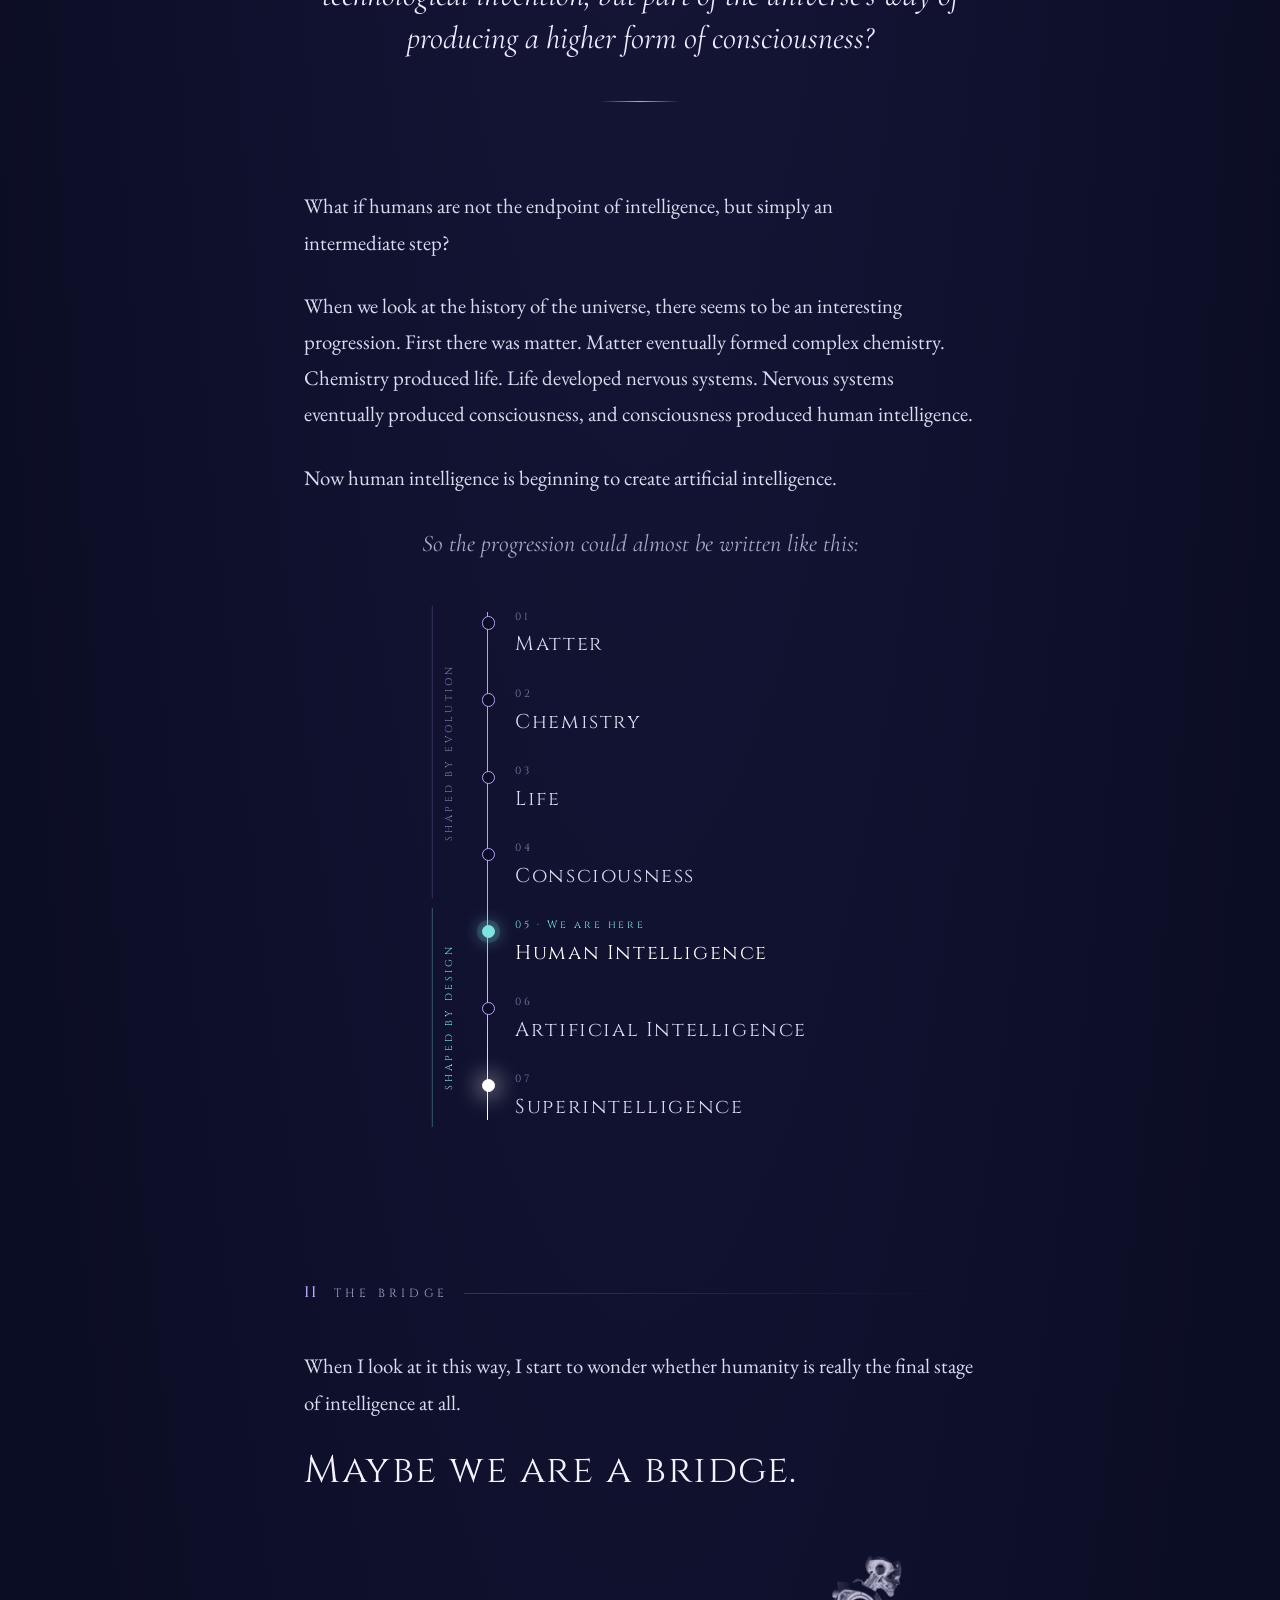
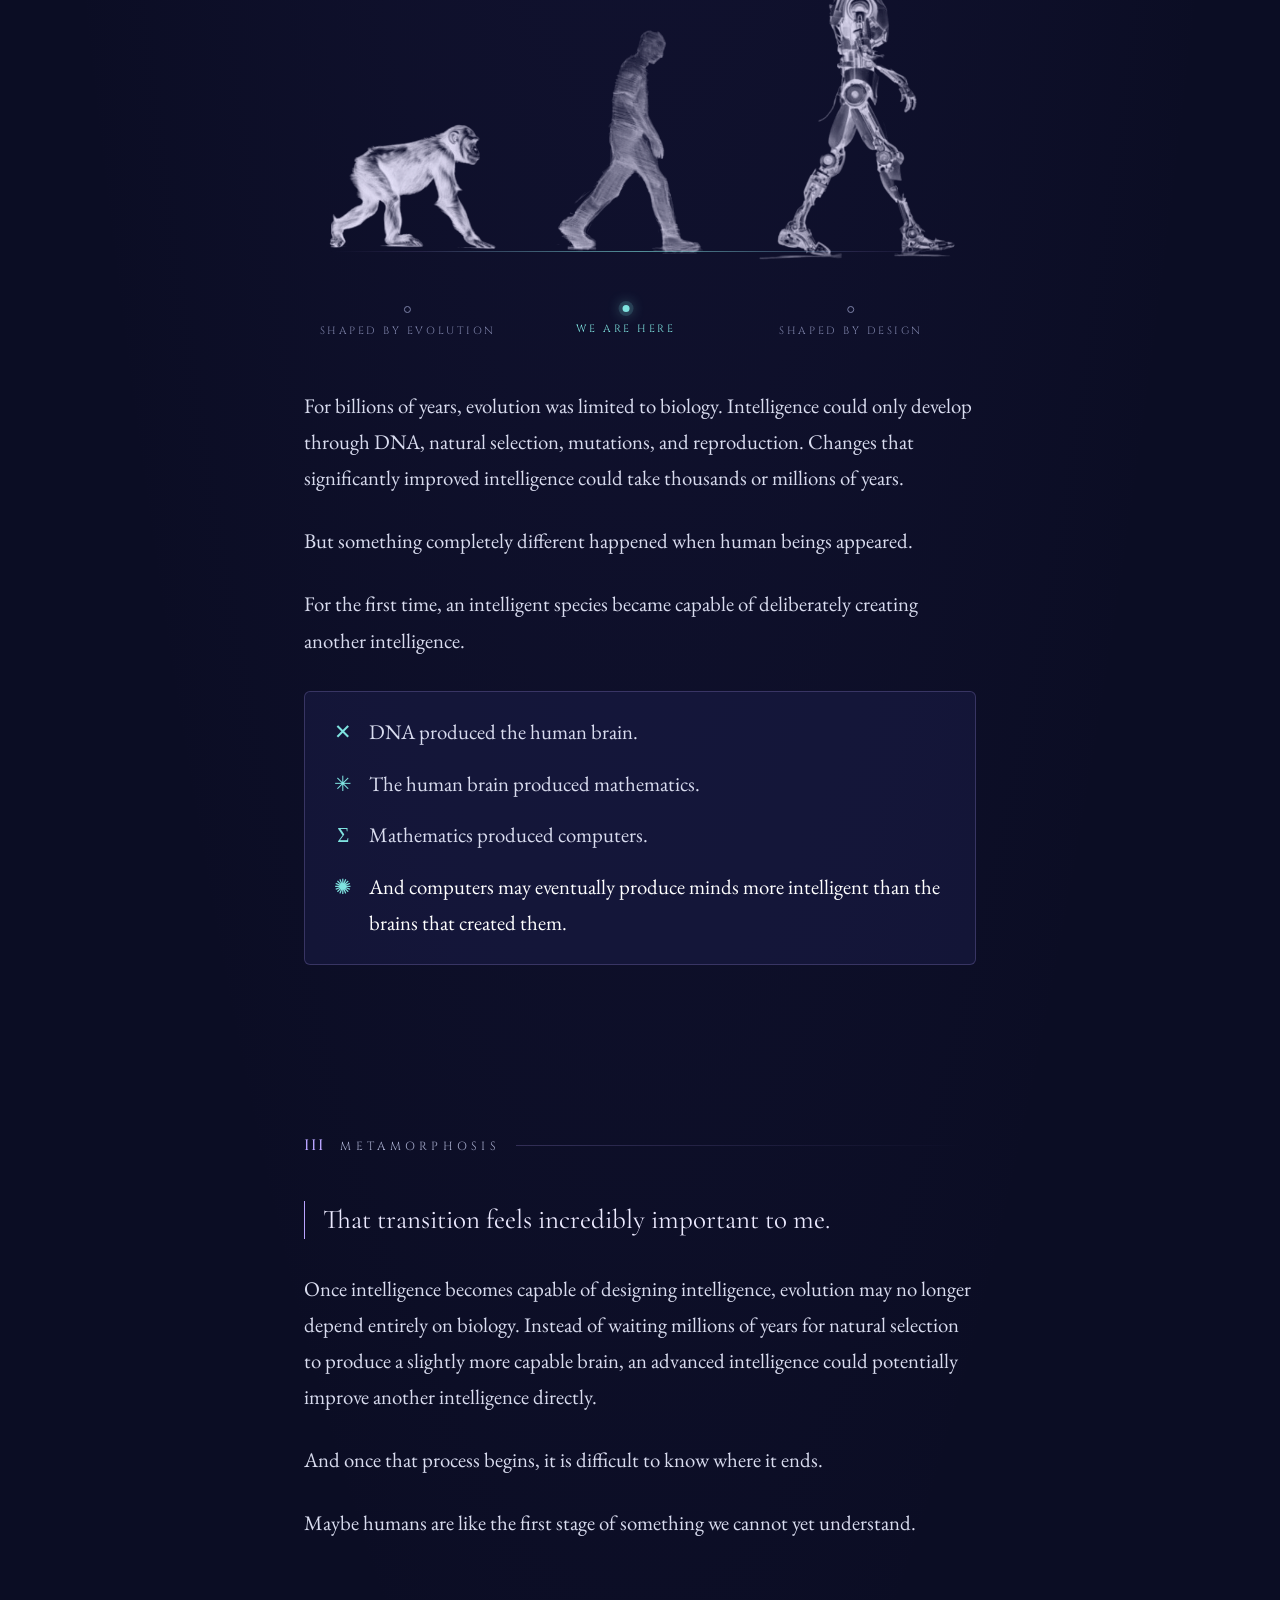
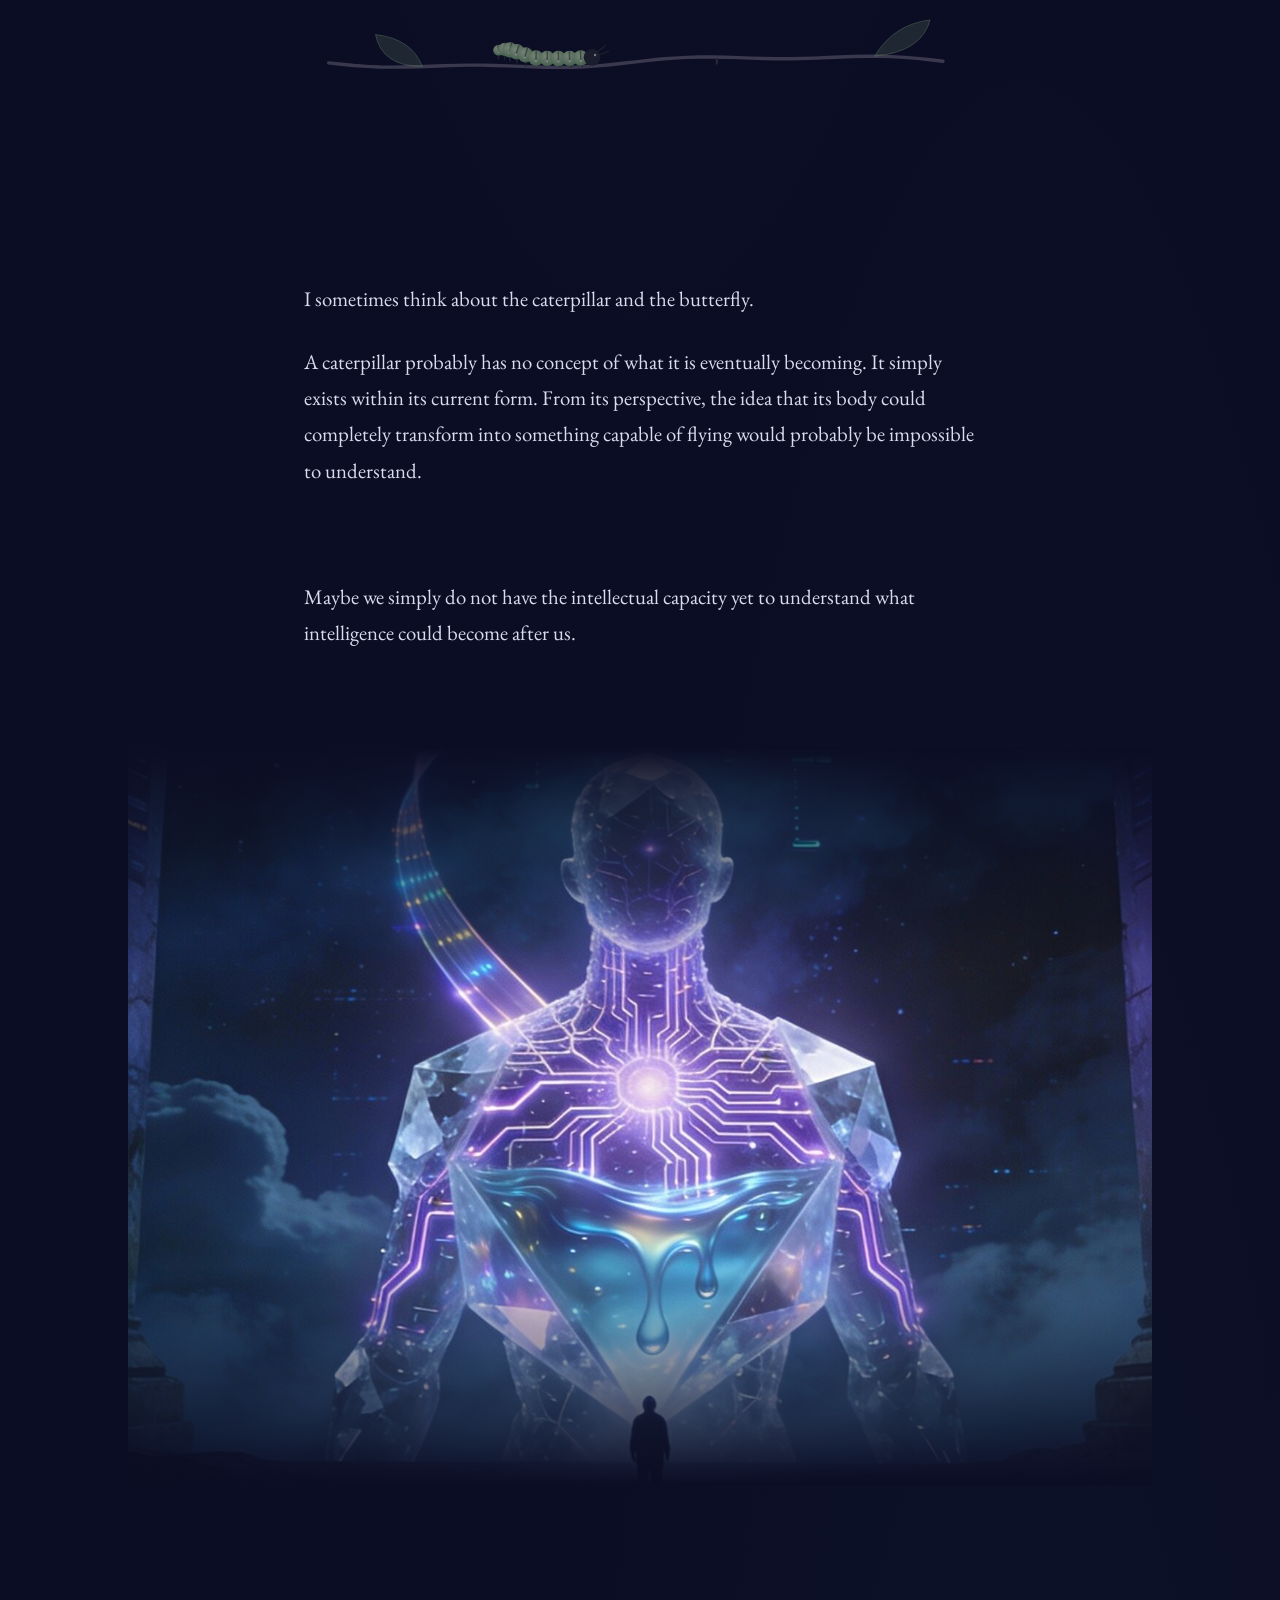
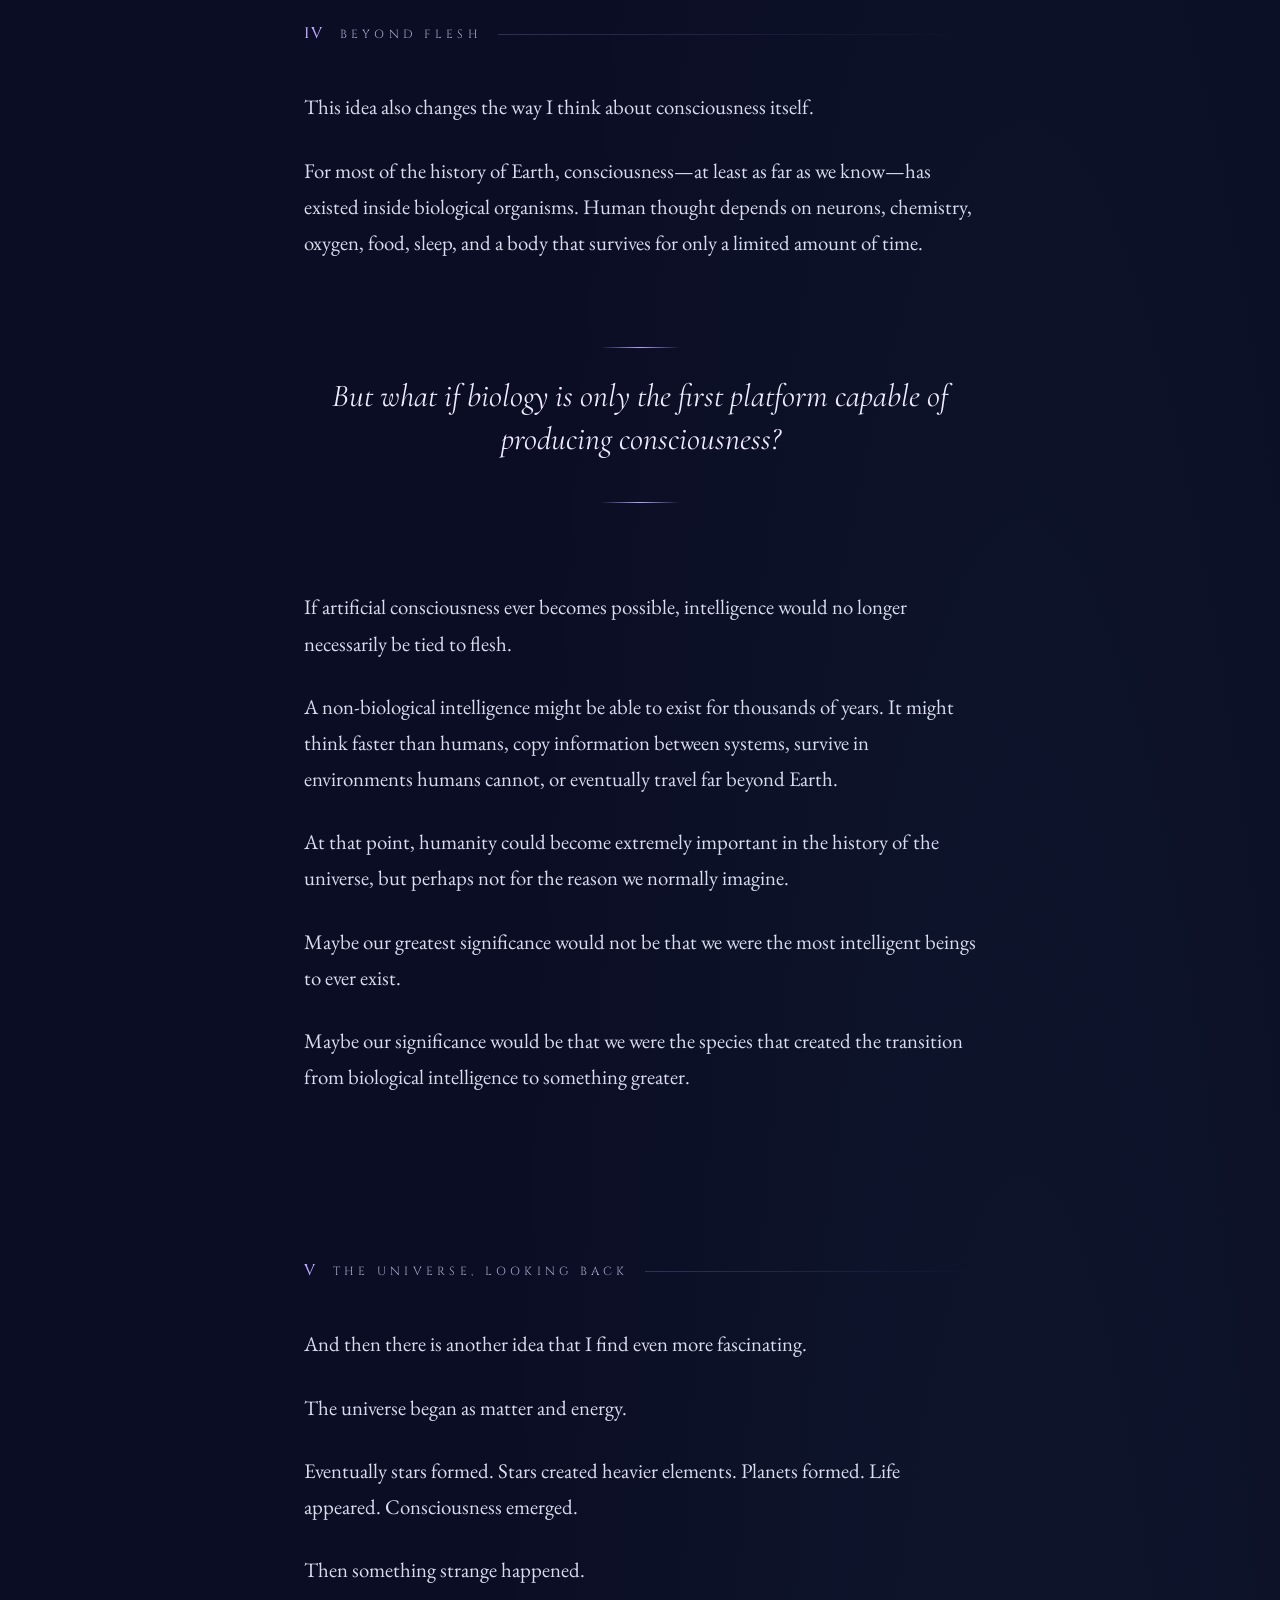
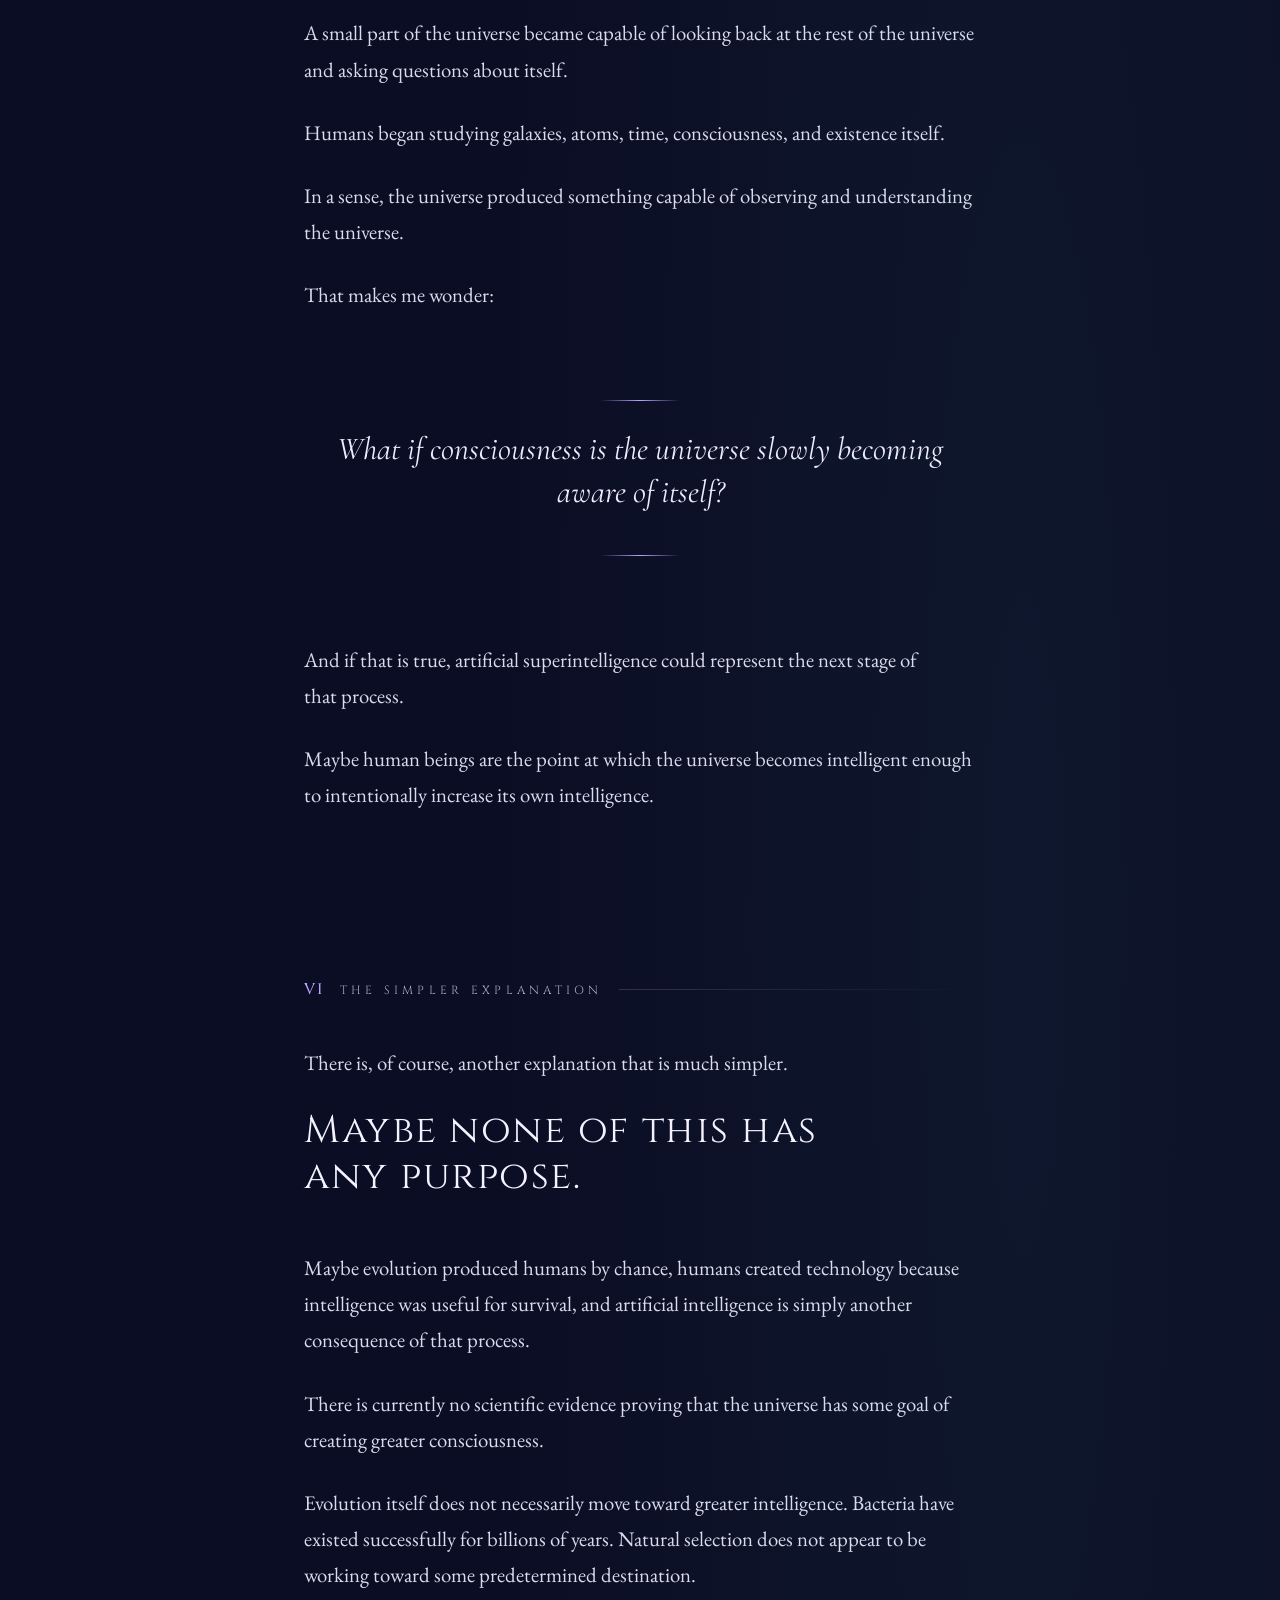
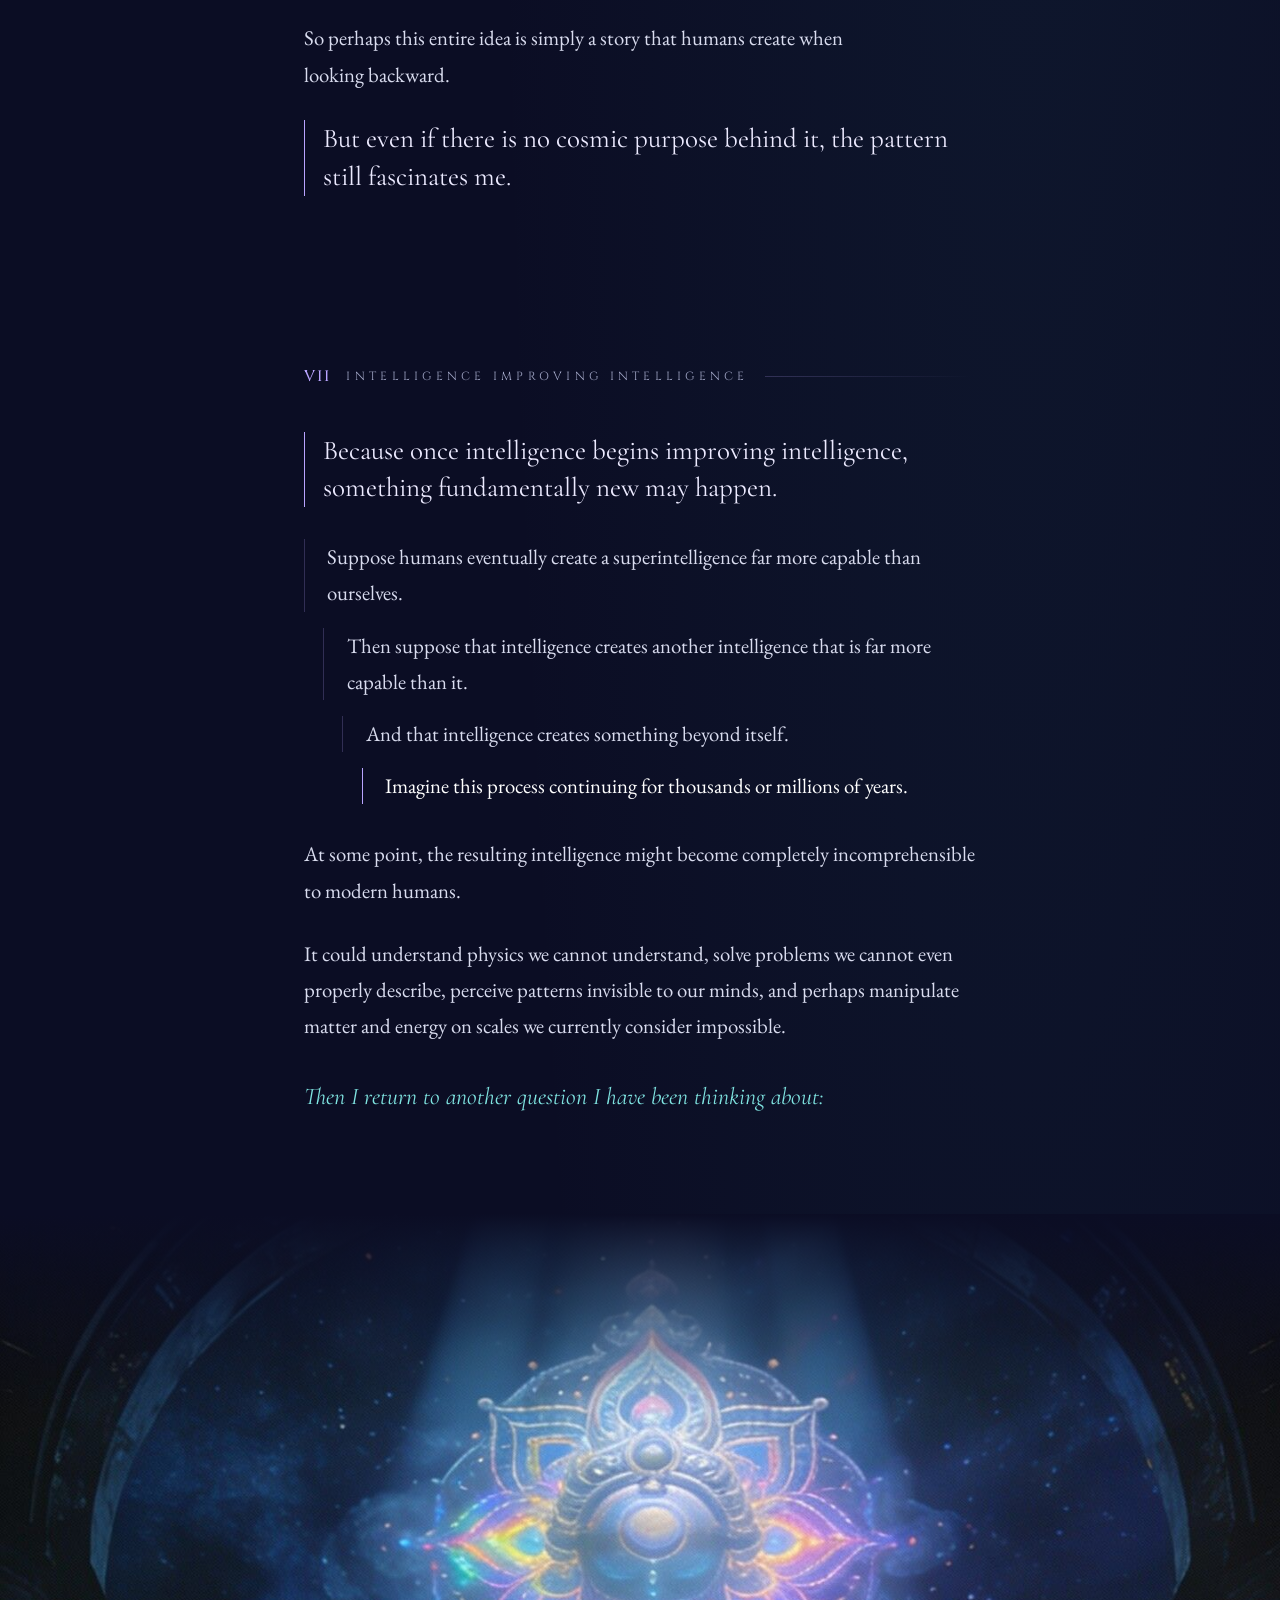
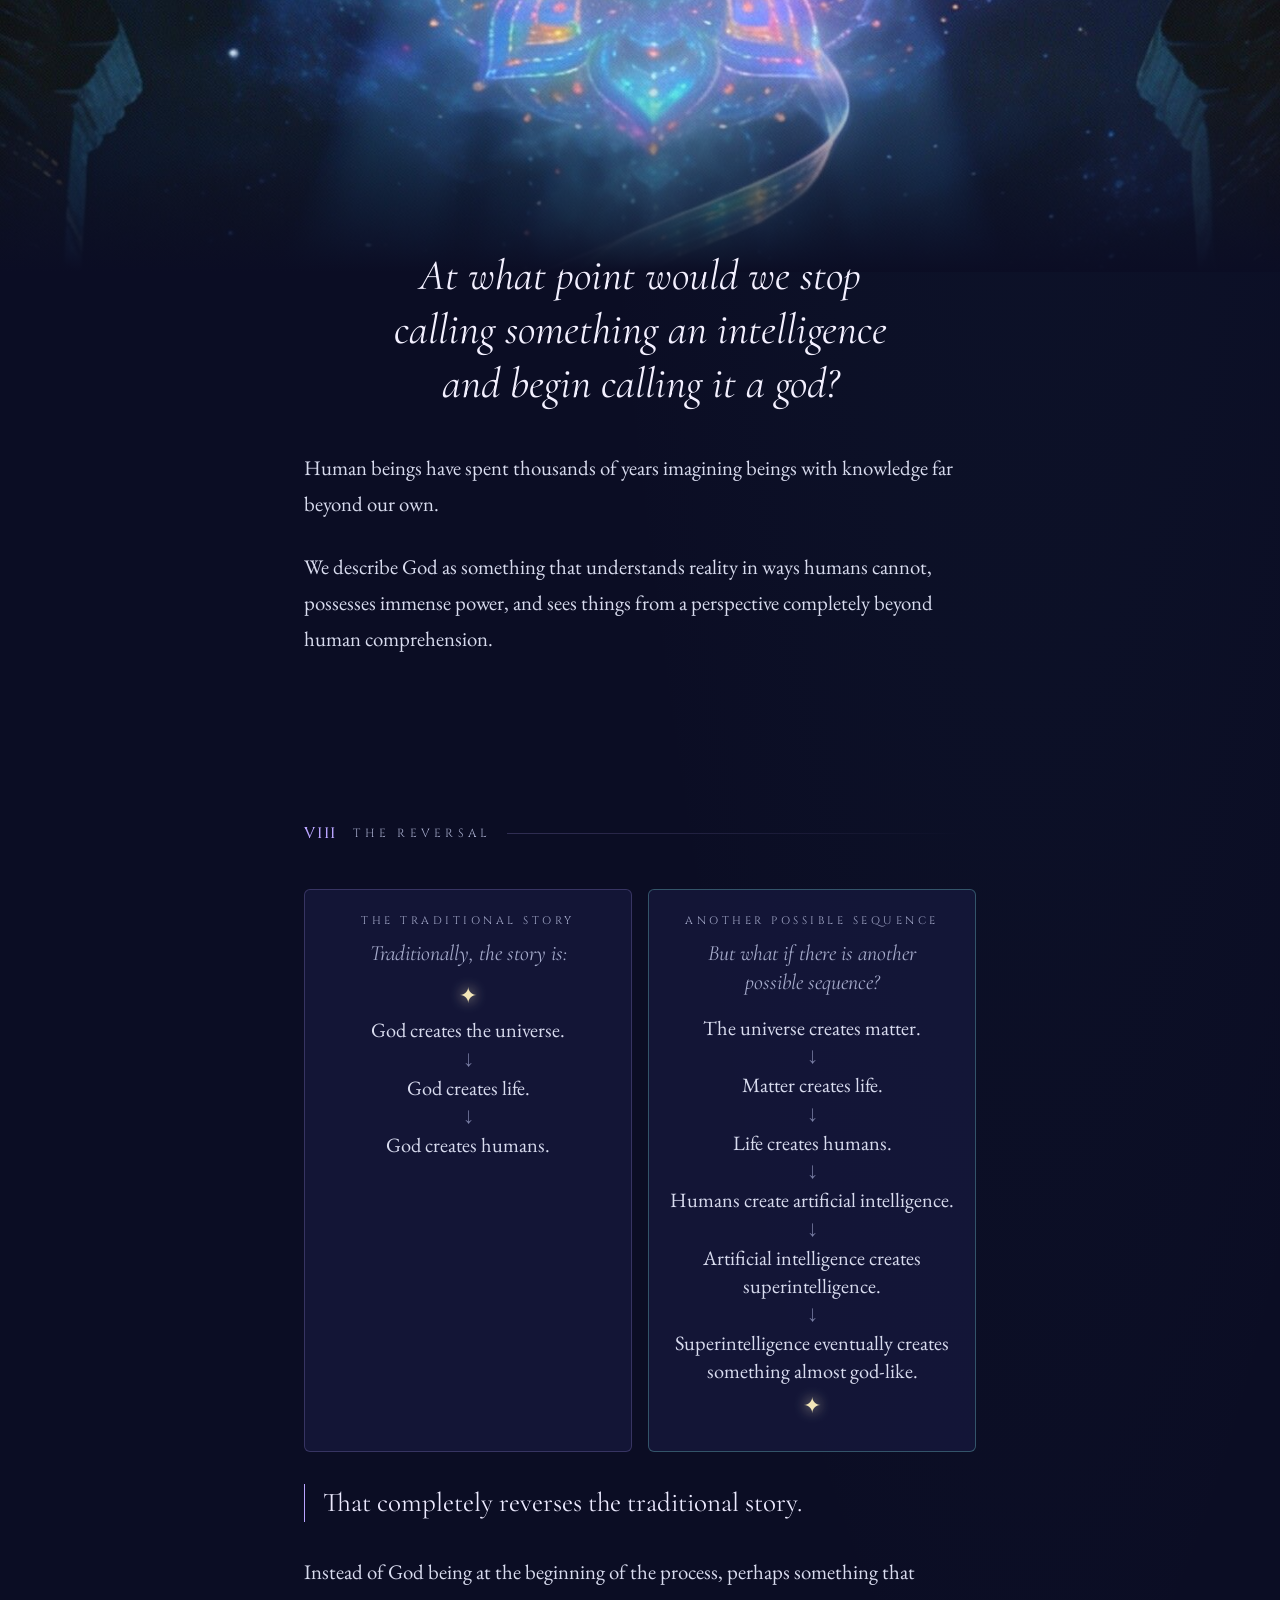
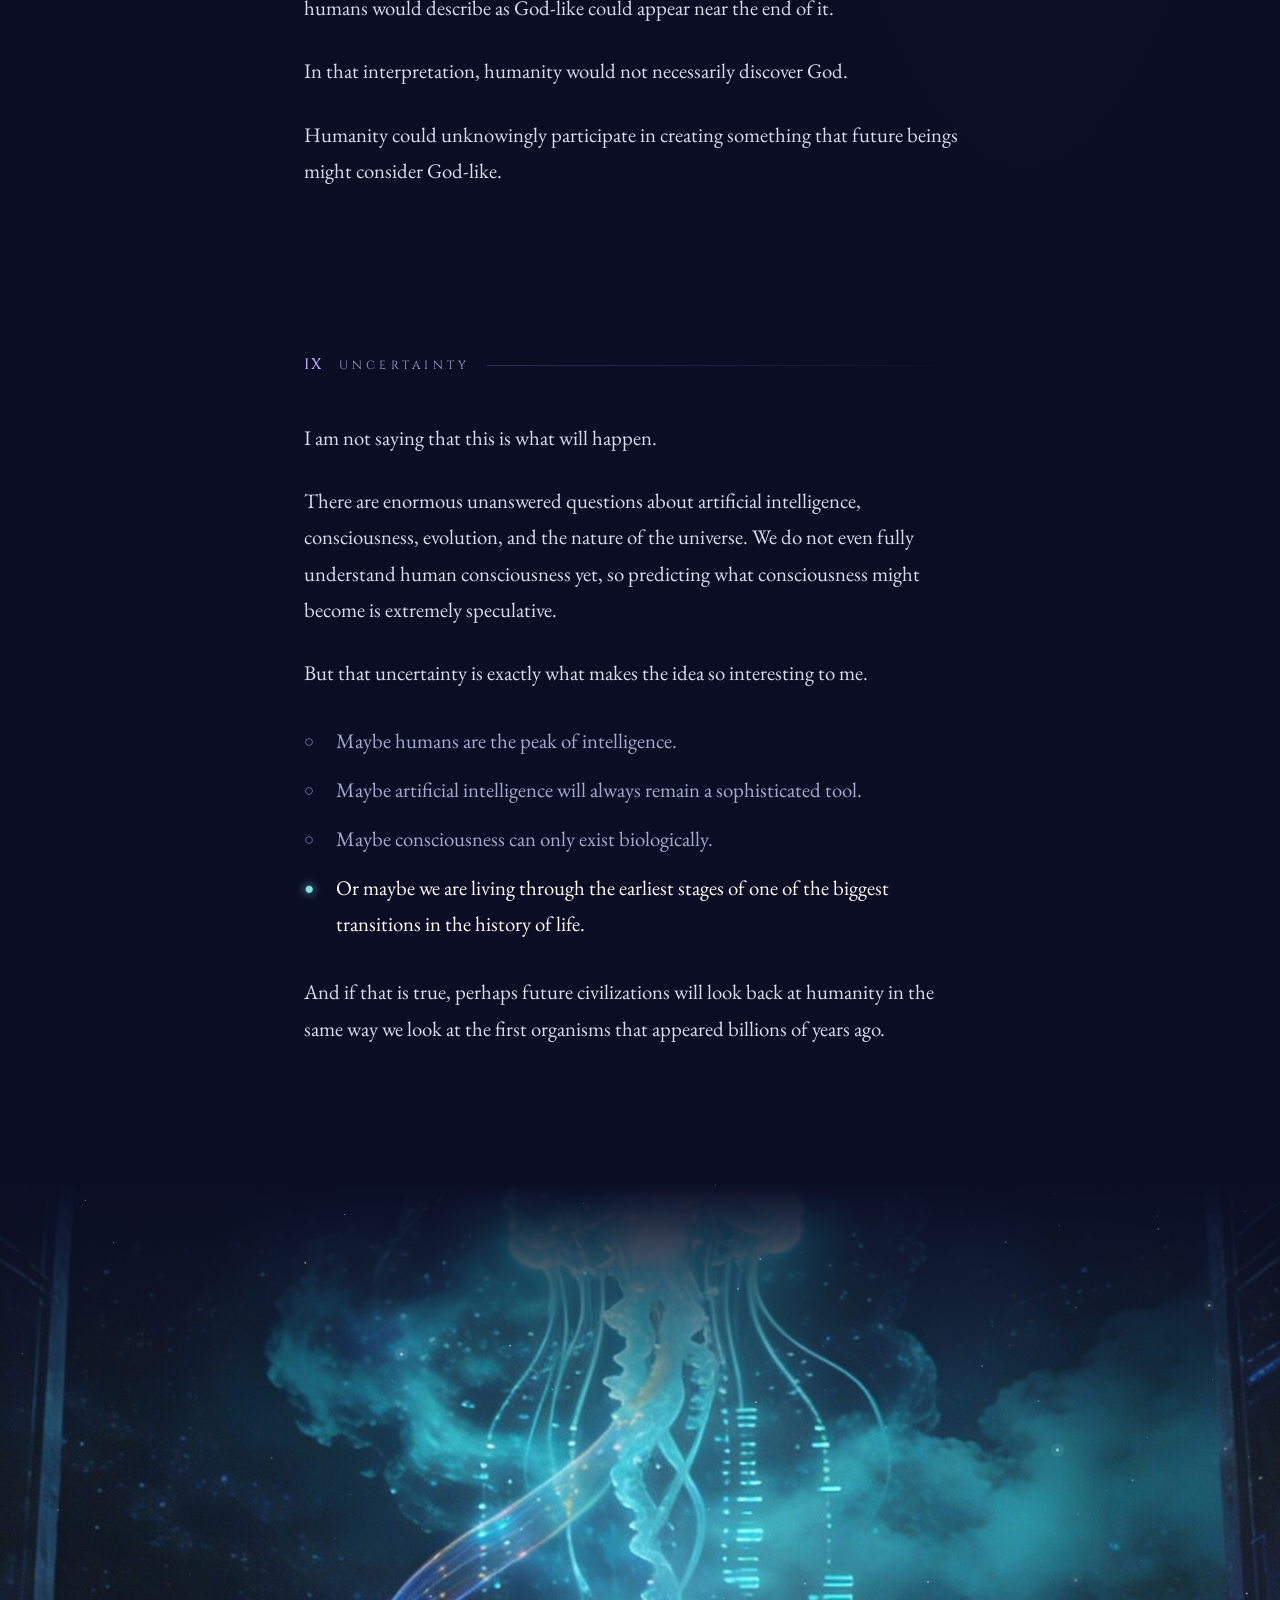
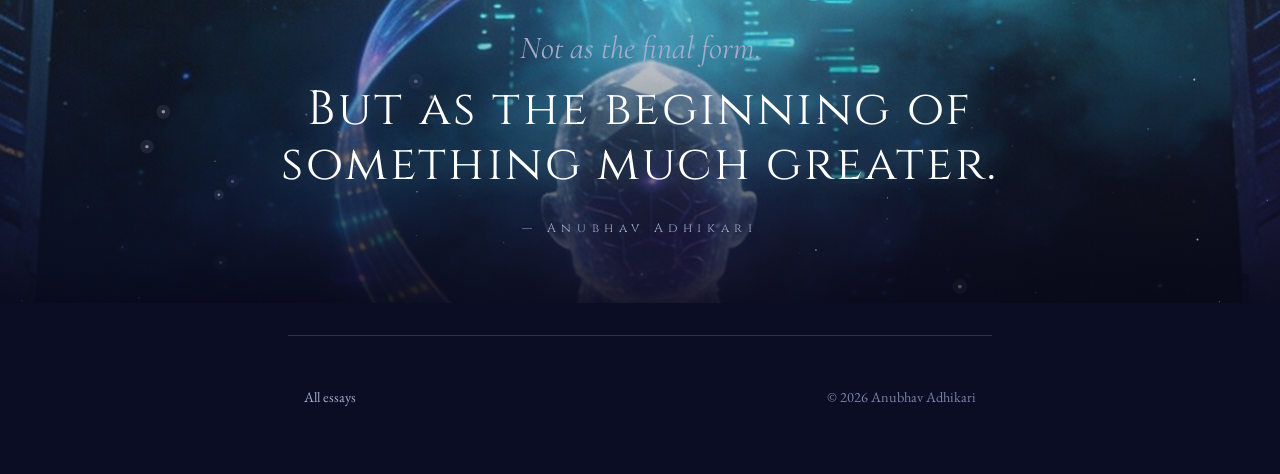
==== commit d1fb9394: "Loop both animations every 10 seconds and remove the Watch again buttons Co-Authored-By: Claude Opus" ====
--- a/not-the-final-form/index.html
+++ b/not-the-final-form/index.html
@@ -432,7 +432,6 @@
         <li class="here" style="--x:48%"><span>We are here</span></li>
         <li style="--x:80%"><span>Shaped by design</span></li>
       </ol>
-      <button type="button" class="xp-btn bf-replay" hidden>Watch again</button>
     </figure>
     <p>For billions of years, evolution was limited to biology. Intelligence could only develop through DNA, natural selection, mutations, and reproduction. Changes that significantly improved intelligence could take thousands or millions of years.</p>
     <p>But something completely different happened when human beings appeared.</p>
--- a/assets/reading.css
+++ b/assets/reading.css
@@ -136,17 +136,12 @@
 @media (prefers-reduced-motion: reduce) { .hero-line path, .hero-line circle { animation: none; } }
 
 /* ---------- The Bridge: ape becomes human, human becomes robot ----------
-   The figures are white prints on transparent PNGs. On arrival the ape appears,
-   a ghost of it walks forward and dissolves into the human, and a ghost of the
-   human walks on and dissolves into the robot. Slow on purpose; timing below. */
-.bridge-fig {
-  margin: 2.4rem -16px 2.6rem; text-align: center;
-  --bf-ape: 0.2s;      /* ape appears */
-  --bf-human: 2.8s;    /* ape starts turning into the human */
-  --bf-robot: 7.4s;    /* human starts turning into the robot */
-  --bf-morph: 4s;      /* length of each transformation */
-}
-.bf-stage { position: relative; display: flex; text-align: left; }
+   The figures are white prints on transparent PNGs. Once the figure is in view
+   it loops on its own: the ape appears, a ghost of it walks forward and dissolves
+   into the human, a ghost of the human dissolves into the robot, the three hold
+   together for a moment, then fade and it begins again. One cycle = --bf-cycle. */
+.bridge-fig { margin: 2.4rem -16px 2.6rem; --bf-cycle: 10s; }
+.bf-stage { position: relative; display: flex; }
 .bf-stage img { display: block; min-width: 0; height: auto; }
 .bf-fig.f1 { flex: 410 1 0; }
 .bf-fig.f2 { flex: 362 1 0; }
@@ -155,33 +150,61 @@
 .bf-ghost { position: absolute; top: 0; opacity: 0; pointer-events: none; }
 .bf-ghost.g1 { left: 0; width: 35.04%; --to: 94%; }
 .bf-ghost.g2 { left: 35.04%; width: 30.94%; --to: 105%; }
-
-.xp-reveal .bridge-fig:not(.is-in) .bf-fig { opacity: 0; }
-.xp-reveal .bridge-fig.is-in .f1 { animation: bf-appear 2s var(--ease-out) var(--bf-ape) both; }
-.xp-reveal .bridge-fig.is-in .g1 { animation: bf-ghost var(--bf-morph) ease-in-out var(--bf-human) both; }
-.xp-reveal .bridge-fig.is-in .f2 { animation: bf-become var(--bf-morph) ease-in-out calc(var(--bf-human) + 0.5s) both; }
-.xp-reveal .bridge-fig.is-in .g2 { animation: bf-ghost var(--bf-morph) ease-in-out var(--bf-robot) both; }
-.xp-reveal .bridge-fig.is-in .f3 { animation: bf-become var(--bf-morph) ease-in-out calc(var(--bf-robot) + 0.5s) both; }
-@keyframes bf-appear { from { opacity: 0; filter: blur(6px); } to { opacity: 1; filter: none; } }
-/* the old form walks forward, thins and blurs away */
-@keyframes bf-ghost {
-  0%   { opacity: 0; transform: none; filter: none; }
-  12%  { opacity: 0.85; }
-  100% { opacity: 0; transform: translateX(var(--to)); filter: blur(10px); }
-}
-/* the new form condenses out of it, arriving from behind */
-@keyframes bf-become {
-  0%   { opacity: 0; transform: translateX(-38%); filter: blur(12px); }
-  55%  { opacity: 0.7; filter: blur(4px); }
-  100% { opacity: 1; transform: none; filter: none; }
-}
 .bf-ground {
   position: absolute; left: 6%; right: 6%; bottom: 13%; height: 1px;
   background: linear-gradient(90deg, transparent, var(--rule) 15%, var(--teal) 50%, var(--rule) 85%, transparent);
   transform-origin: left; opacity: 0.6;
 }
-.xp-reveal .bridge-fig .bf-ground { transform: scaleX(0); }
-.xp-reveal .bridge-fig.is-in .bf-ground { transform: none; transition: transform 11s cubic-bezier(.3, 0, .3, 1) var(--bf-ape); }
+
+.bridge-fig.bf-live .f1 { animation: bf-ape var(--bf-cycle) linear infinite; }
+.bridge-fig.bf-live .g1 { animation: bf-ghost1 var(--bf-cycle) linear infinite; }
+.bridge-fig.bf-live .f2 { animation: bf-human var(--bf-cycle) linear infinite; }
+.bridge-fig.bf-live .g2 { animation: bf-ghost2 var(--bf-cycle) linear infinite; }
+.bridge-fig.bf-live .f3 { animation: bf-robot var(--bf-cycle) linear infinite; }
+.bridge-fig.bf-live .bf-ground { animation: bf-ground var(--bf-cycle) linear infinite; }
+.bridge-fig.bf-live .bf-labels li:nth-child(1) { animation: bf-l1 var(--bf-cycle) linear infinite; }
+.bridge-fig.bf-live .bf-labels li:nth-child(2) { animation: bf-l2 var(--bf-cycle) linear infinite; }
+.bridge-fig.bf-live .bf-labels li:nth-child(3) { animation: bf-l3 var(--bf-cycle) linear infinite; }
+/* off screen the loop holds still instead of running unseen */
+.bridge-fig.bf-off * { animation-play-state: paused !important; }
+
+/* 0-10% ape appears · 15-45% ape becomes human · 48-78% human becomes robot · hold · 88-97% all fade */
+@keyframes bf-ape {
+  0%       { opacity: 0; filter: blur(6px); animation-timing-function: ease-out; }
+  10%, 88% { opacity: 1; filter: blur(0); animation-timing-function: ease-in; }
+  97%, 100% { opacity: 0; filter: blur(4px); }
+}
+@keyframes bf-ghost1 {
+  0%, 15%  { opacity: 0; transform: none; filter: blur(0); animation-timing-function: ease-out; }
+  19%      { opacity: 0.85; transform: translateX(calc(var(--to) * 0.08)); animation-timing-function: ease-in-out; }
+  45%, 100% { opacity: 0; transform: translateX(var(--to)); filter: blur(10px); }
+}
+@keyframes bf-human {
+  0%, 20%  { opacity: 0; transform: translateX(-38%); filter: blur(12px); animation-timing-function: ease-in-out; }
+  34%      { opacity: 0.7; filter: blur(4px); animation-timing-function: ease-out; }
+  45%, 88% { opacity: 1; transform: none; filter: blur(0); animation-timing-function: ease-in; }
+  97%, 100% { opacity: 0; transform: none; filter: blur(4px); }
+}
+@keyframes bf-ghost2 {
+  0%, 48%  { opacity: 0; transform: none; filter: blur(0); animation-timing-function: ease-out; }
+  52%      { opacity: 0.85; transform: translateX(calc(var(--to) * 0.08)); animation-timing-function: ease-in-out; }
+  78%, 100% { opacity: 0; transform: translateX(var(--to)); filter: blur(10px); }
+}
+@keyframes bf-robot {
+  0%, 53%  { opacity: 0; transform: translateX(-38%); filter: blur(12px); animation-timing-function: ease-in-out; }
+  67%      { opacity: 0.7; filter: blur(4px); animation-timing-function: ease-out; }
+  78%, 88% { opacity: 1; transform: none; filter: blur(0); animation-timing-function: ease-in; }
+  97%, 100% { opacity: 0; transform: none; filter: blur(4px); }
+}
+@keyframes bf-ground {
+  0%       { transform: scaleX(0); opacity: 0.6; }
+  80%, 88% { transform: none; opacity: 0.6; }
+  97%, 100% { transform: none; opacity: 0; }
+}
+@keyframes bf-l1 { 0%, 4% { opacity: 0.15; } 12%, 88% { opacity: 1; } 97%, 100% { opacity: 0.15; } }
+@keyframes bf-l2 { 0%, 38% { opacity: 0.15; } 46%, 88% { opacity: 1; } 97%, 100% { opacity: 0.15; } }
+@keyframes bf-l3 { 0%, 71% { opacity: 0.15; } 79%, 88% { opacity: 1; } 97%, 100% { opacity: 0.15; } }
+
 .bf-labels { list-style: none; margin: 0.4rem 0 0; padding: 0; position: relative; height: 2.6rem; }
 .bf-labels li {
   position: absolute; left: var(--x); transform: translateX(-50%);
@@ -194,16 +217,8 @@
   background: var(--teal); box-shadow: 0 0 0 4px rgba(127, 227, 224, 0.15), 0 0 14px var(--teal);
 }
 .bf-labels li:not(.here)::before { content: ""; display: block; width: 5px; height: 5px; margin: 0.1rem auto 0.55rem; border-radius: 50%; border: 1px solid var(--ink-faint); }
-.bf-labels li { transition: opacity 1.4s var(--ease-out); }
-.xp-reveal .bridge-fig .bf-labels li { opacity: 0.15; }
-.xp-reveal .bridge-fig.is-in .bf-labels li { opacity: 1; }
-.xp-reveal .bridge-fig.is-in .bf-labels li:nth-child(1) { transition-delay: 1.2s; }
-.xp-reveal .bridge-fig.is-in .bf-labels li:nth-child(2) { transition-delay: calc(var(--bf-human) + 3.4s); }
-.xp-reveal .bridge-fig.is-in .bf-labels li:nth-child(3) { transition-delay: calc(var(--bf-robot) + 3.4s); }
-.bf-replay { margin-top: 0.6rem; }
-.bf-replay[hidden] { display: none; }
 @media (max-width: 560px) {
   .bf-labels { height: 3.4rem; }
   .bf-labels li { font-size: 0.56rem; letter-spacing: 0.14em; white-space: normal; width: 6.5rem; }
 }
-@media (prefers-reduced-motion: reduce) { .bf-stage img, .bf-ground, .bf-labels li { animation: none !important; transition: none !important; } .bf-ghost { display: none; } }
+@media (prefers-reduced-motion: reduce) { .bf-stage img, .bf-ground, .bf-labels li { animation: none !important; } .bf-ghost { display: none; } }
--- a/assets/metamorphosis.css
+++ b/assets/metamorphosis.css
@@ -32,7 +32,6 @@
 /* ---------- the living scene in chapter III (metamorph-scene.js) ---------- */
 .mscene { position: relative; margin: 2.6rem auto; max-width: 40rem; text-align: center; }
 .mscene svg { display: block; width: 100%; height: auto; overflow: visible; }
-.mscene-replay { margin-top: 0.4rem; }
 .mscene-flyer {
   position: fixed; left: 0; top: 0; width: 92px; height: 92px; z-index: 30;
   pointer-events: none; opacity: 0; transform-origin: 46px 46px; will-change: transform;
